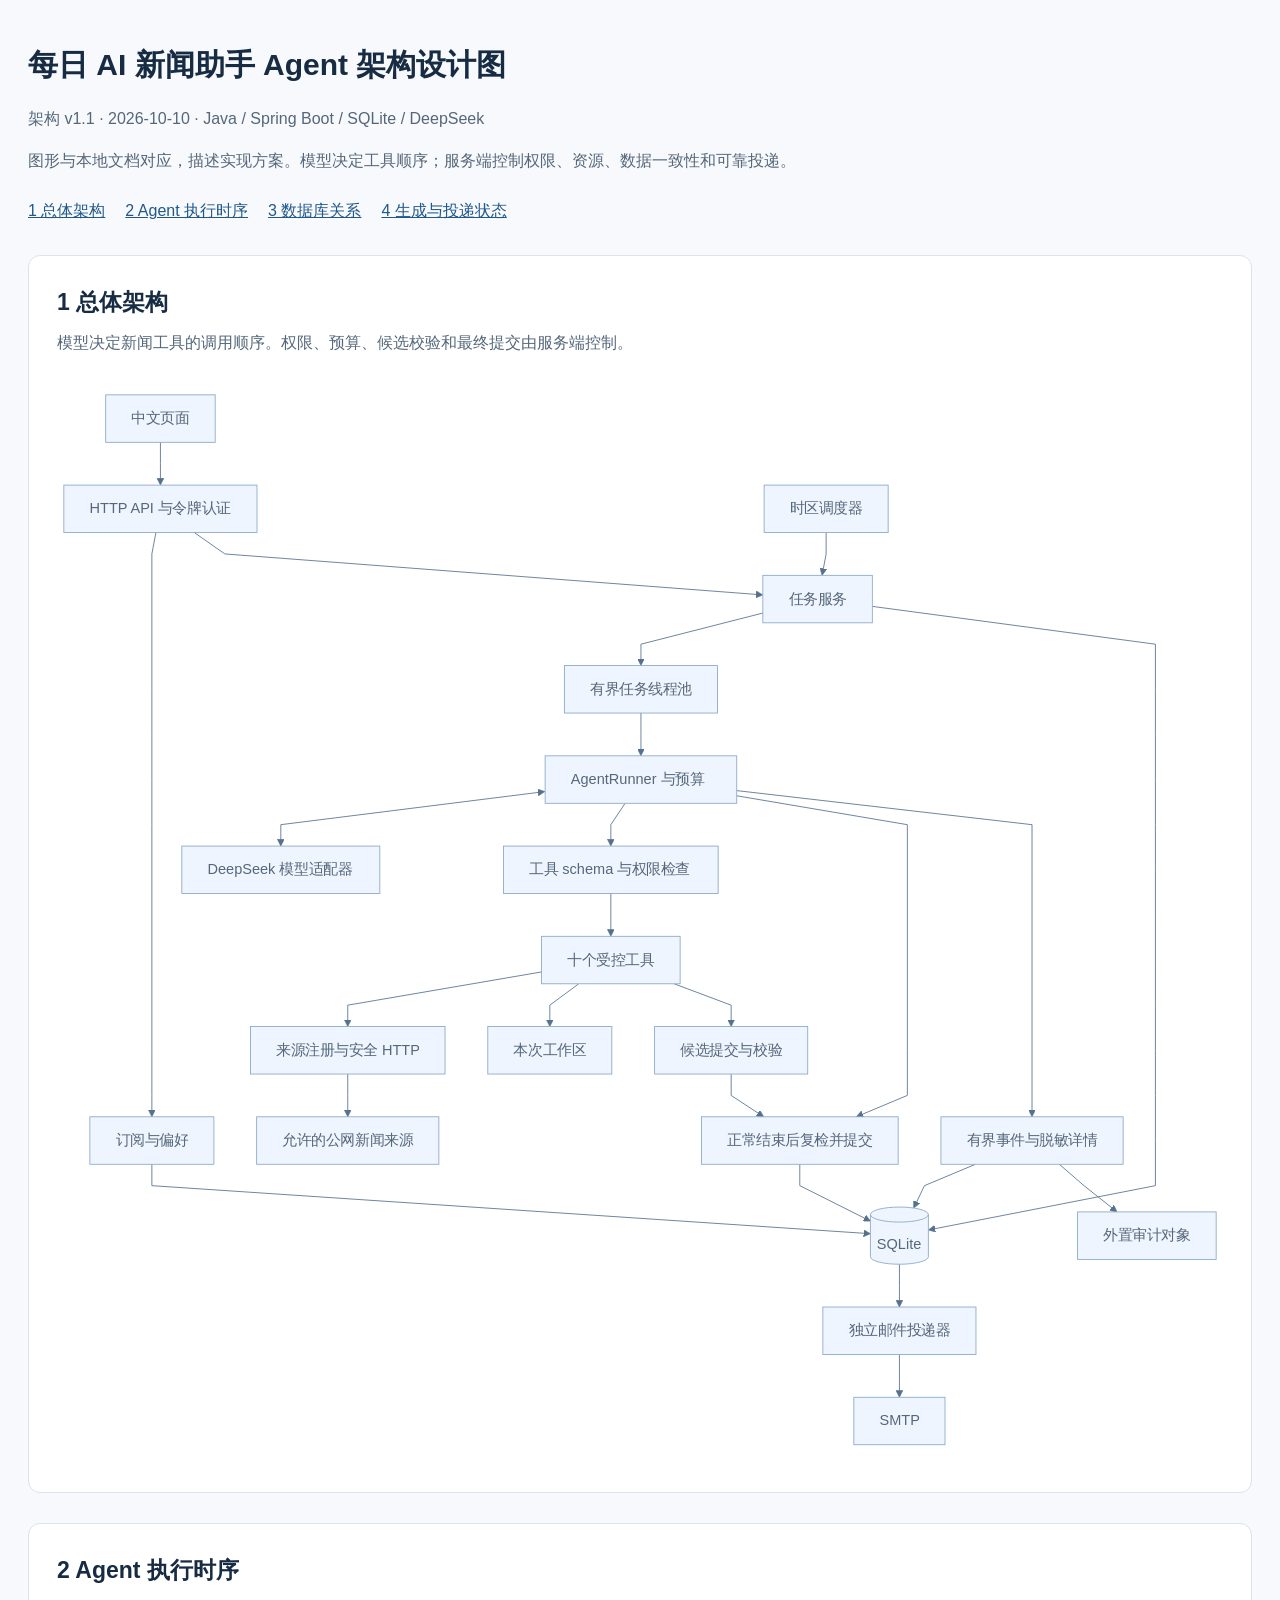
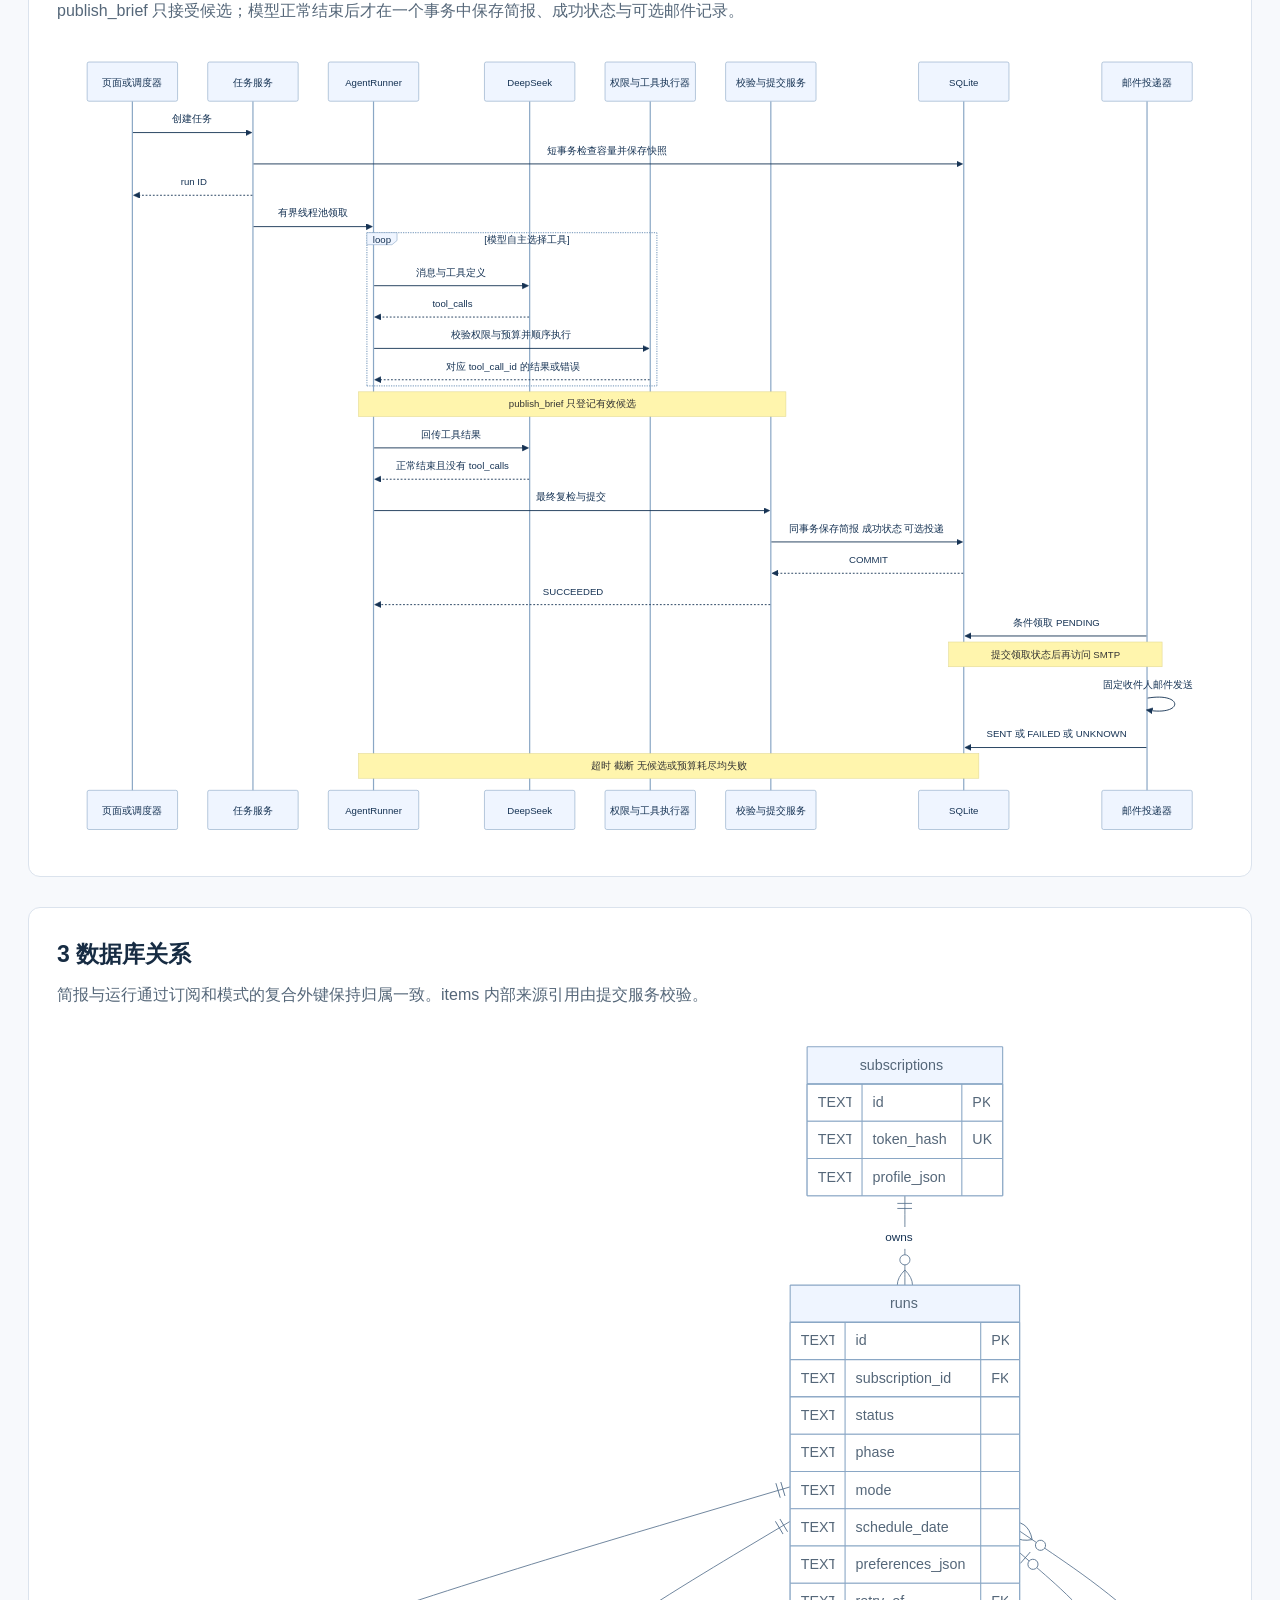
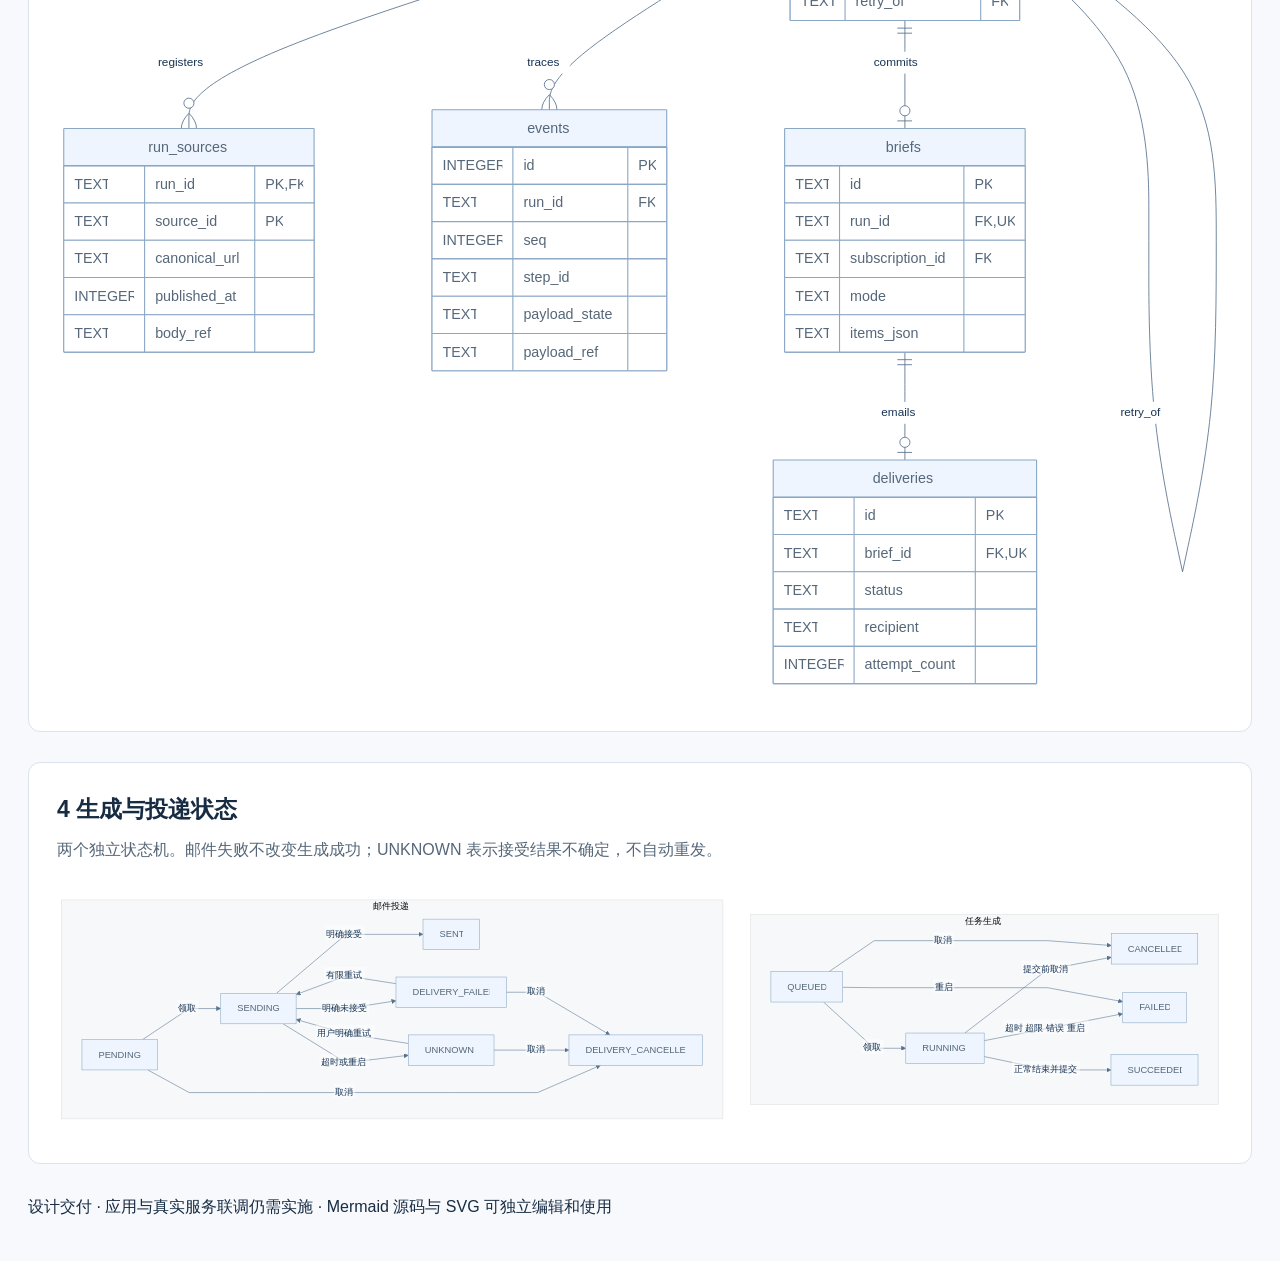
==== docs/diagrams.html @ 0fd3c124 "docs: deliver v1.1 startup migration recovery and acceptance guides" ====
<!doctype html><html lang="zh-CN"><head><meta charset="utf-8"><meta name="viewport" content="width=device-width,initial-scale=1"><title>每日 AI 新闻助手 Agent 架构设计图</title><style>
  *{box-sizing:border-box}body{margin:0;background:#f7f9fc;color:#172c43;font-family:'Microsoft YaHei',sans-serif;line-height:1.65}main{max-width:1540px;margin:auto;padding:40px 28px}h1{font-size:30px;margin:0 0 10px}header p{max-width:960px;color:#556779}nav{display:flex;gap:20px;flex-wrap:wrap;margin:24px 0}a{color:#215889}section{background:white;border:1px solid #dbe3ed;border-radius:12px;padding:28px;margin:30px 0;scroll-margin-top:20px}h2{font-size:23px;margin:0 0 8px}section p{color:#556779;margin:0 0 20px}.chart{overflow-x:auto;text-align:center;padding:12px 0}.chart svg{height:auto;max-width:none;width:100%;min-width:950px;display:block;margin:auto}#figure-0 svg{max-width:1150px}#figure-3 svg{max-width:1300px}@media(max-width:700px){main{padding:24px 14px}section{padding:18px}h1{font-size:24px}}@media print{body{background:white}main{padding:0}nav{display:none}section{break-before:page;border:none;padding:0}.chart svg{min-width:0;max-height:90vh}}
  </style></head><body><main><header><h1>每日 AI 新闻助手 Agent 架构设计图</h1><p>架构 v1.1 · 2026-10-10 · Java / Spring Boot / SQLite / DeepSeek</p><p>图形与本地文档对应，描述实现方案。模型决定工具顺序；服务端控制权限、资源、数据一致性和可靠投递。</p><nav><a href="#figure-0">1 总体架构</a><a href="#figure-1">2 Agent 执行时序</a><a href="#figure-2">3 数据库关系</a><a href="#figure-3">4 生成与投递状态</a></nav></header><section id="figure-0"><h2>1 总体架构</h2><p>模型决定新闻工具的调用顺序。权限、预算、候选校验和最终提交由服务端控制。</p><div class="chart"><svg id="diagram0" width="100%" xmlns="http://www.w3.org/2000/svg" class="flowchart" style="max-width: 1363.08984375px;" viewBox="0 0 1363.08984375 1243.3658447265625" role="graphics-document document" aria-roledescription="flowchart-v2"><style>#diagram0{font-family:Microsoft YaHei,sans-serif;font-size:17px;fill:#163354;}@keyframes edge-animation-frame{from{stroke-dashoffset:0;}}@keyframes dash{to{stroke-dashoffset:0;}}#diagram0 .edge-animation-slow{stroke-dasharray:9,5!important;stroke-dashoffset:900;animation:dash 50s linear infinite;stroke-linecap:round;}#diagram0 .edge-animation-fast{stroke-dasharray:9,5!important;stroke-dashoffset:900;animation:dash 20s linear infinite;stroke-linecap:round;}#diagram0 .error-icon{fill:#f6f8fa;}#diagram0 .error-text{fill:#090705;stroke:#090705;}#diagram0 .edge-thickness-normal{stroke-width:1px;}#diagram0 .edge-thickness-thick{stroke-width:3.5px;}#diagram0 .edge-pattern-solid{stroke-dasharray:0;}#diagram0 .edge-thickness-invisible{stroke-width:0;fill:none;}#diagram0 .edge-pattern-dashed{stroke-dasharray:3;}#diagram0 .edge-pattern-dotted{stroke-dasharray:2;}#diagram0 .marker{fill:#56718d;stroke:#56718d;}#diagram0 .marker.cross{stroke:#56718d;}#diagram0 svg{font-family:Microsoft YaHei,sans-serif;font-size:17px;}#diagram0 p{margin:0;}#diagram0 .label{font-family:Microsoft YaHei,sans-serif;color:#163354;}#diagram0 .cluster-label text{fill:#090705;}#diagram0 .cluster-label span{color:#090705;}#diagram0 .cluster-label span p{background-color:transparent;}#diagram0 .label text,#diagram0 span{fill:#163354;color:#163354;}#diagram0 .node rect,#diagram0 .node circle,#diagram0 .node ellipse,#diagram0 .node polygon,#diagram0 .node path{fill:#eff5ff;stroke:#8aa7c5;stroke-width:1px;}#diagram0 .rough-node .label text,#diagram0 .node .label text,#diagram0 .image-shape .label,#diagram0 .icon-shape .label{text-anchor:middle;}#diagram0 .node .katex path{fill:#000;stroke:#000;stroke-width:1px;}#diagram0 .rough-node .label,#diagram0 .node .label,#diagram0 .image-shape .label,#diagram0 .icon-shape .label{text-align:center;}#diagram0 .node.clickable{cursor:pointer;}#diagram0 .root .anchor path{fill:#56718d!important;stroke-width:0;stroke:#56718d;}#diagram0 .arrowheadPath{fill:#0b0b0b;}#diagram0 .edgePath .path{stroke:#56718d;stroke-width:2.0px;}#diagram0 .flowchart-link{stroke:#56718d;fill:none;}#diagram0 .edgeLabel{background-color:#eef8f4;text-align:center;}#diagram0 .edgeLabel p{background-color:#eef8f4;}#diagram0 .edgeLabel rect{opacity:0.5;background-color:#eef8f4;fill:#eef8f4;}#diagram0 .labelBkg{background-color:rgba(238, 248, 244, 0.5);}#diagram0 .cluster rect{fill:#f6f8fa;stroke:hsl(210, 0%, 87.2549019608%);stroke-width:1px;}#diagram0 .cluster text{fill:#090705;}#diagram0 .cluster span{color:#090705;}#diagram0 div.mermaidTooltip{position:absolute;text-align:center;max-width:200px;padding:2px;font-family:Microsoft YaHei,sans-serif;font-size:12px;background:#f6f8fa;border:1px solid hsl(210, 0%, 87.2549019608%);border-radius:2px;pointer-events:none;z-index:100;}#diagram0 .flowchartTitleText{text-anchor:middle;font-size:18px;fill:#163354;}#diagram0 rect.text{fill:none;stroke-width:0;}#diagram0 .icon-shape,#diagram0 .image-shape{background-color:#eef8f4;text-align:center;}#diagram0 .icon-shape p,#diagram0 .image-shape p{background-color:#eef8f4;padding:2px;}#diagram0 .icon-shape rect,#diagram0 .image-shape rect{opacity:0.5;background-color:#eef8f4;fill:#eef8f4;}#diagram0 .label-icon{display:inline-block;height:1em;overflow:visible;vertical-align:-0.125em;}#diagram0 .node .label-icon path{fill:currentColor;stroke:revert;stroke-width:revert;}#diagram0 :root{--mermaid-font-family:"trebuchet ms",verdana,arial,sans-serif;}</style><g><marker id="diagram0_flowchart-v2-pointEnd" class="marker flowchart-v2" viewBox="0 0 10 10" refX="5" refY="5" markerUnits="userSpaceOnUse" markerWidth="8" markerHeight="8" orient="auto"><path d="M 0 0 L 10 5 L 0 10 z" class="arrowMarkerPath" style="stroke-width: 1; stroke-dasharray: 1, 0;"></path></marker><marker id="diagram0_flowchart-v2-pointStart" class="marker flowchart-v2" viewBox="0 0 10 10" refX="4.5" refY="5" markerUnits="userSpaceOnUse" markerWidth="8" markerHeight="8" orient="auto"><path d="M 0 5 L 10 10 L 10 0 z" class="arrowMarkerPath" style="stroke-width: 1; stroke-dasharray: 1, 0;"></path></marker><marker id="diagram0_flowchart-v2-circleEnd" class="marker flowchart-v2" viewBox="0 0 10 10" refX="11" refY="5" markerUnits="userSpaceOnUse" markerWidth="11" markerHeight="11" orient="auto"><circle cx="5" cy="5" r="5" class="arrowMarkerPath" style="stroke-width: 1; stroke-dasharray: 1, 0;"></circle></marker><marker id="diagram0_flowchart-v2-circleStart" class="marker flowchart-v2" viewBox="0 0 10 10" refX="-1" refY="5" markerUnits="userSpaceOnUse" markerWidth="11" markerHeight="11" orient="auto"><circle cx="5" cy="5" r="5" class="arrowMarkerPath" style="stroke-width: 1; stroke-dasharray: 1, 0;"></circle></marker><marker id="diagram0_flowchart-v2-crossEnd" class="marker cross flowchart-v2" viewBox="0 0 11 11" refX="12" refY="5.2" markerUnits="userSpaceOnUse" markerWidth="11" markerHeight="11" orient="auto"><path d="M 1,1 l 9,9 M 10,1 l -9,9" class="arrowMarkerPath" style="stroke-width: 2; stroke-dasharray: 1, 0;"></path></marker><marker id="diagram0_flowchart-v2-crossStart" class="marker cross flowchart-v2" viewBox="0 0 11 11" refX="-1" refY="5.2" markerUnits="userSpaceOnUse" markerWidth="11" markerHeight="11" orient="auto"><path d="M 1,1 l 9,9 M 10,1 l -9,9" class="arrowMarkerPath" style="stroke-width: 2; stroke-dasharray: 1, 0;"></path></marker><g class="root"><g class="clusters"></g><g class="edgePaths"><path d="M120.906,63.5L120.906,88.5L120.906,109.5" id="L_UI_API_0" class="edge-thickness-normal edge-pattern-solid edge-thickness-normal edge-pattern-solid flowchart-link" style=";" data-edge="true" data-et="edge" data-id="L_UI_API_0" data-points="W3sieCI6MTIwLjkwNjI1LCJ5Ijo2My41fSx7IngiOjEyMC45MDYyNSwieSI6ODguNX0seyJ4IjoxMjAuOTA2MjUsInkiOjExMy41fV0=" marker-end="url(#diagram0_flowchart-v2-pointEnd)"></path><path d="M115.646,169L110.906,194L110.906,246.75L110.906,299.5L110.906,352.25L110.906,405L110.906,457.75L110.906,510.5L110.906,563.25L110.906,616L110.906,668.75L110.906,721.5L110.906,774.25L110.906,827L110.906,848" id="L_API_SUB_0" class="edge-thickness-normal edge-pattern-solid edge-thickness-normal edge-pattern-solid flowchart-link" style=";" data-edge="true" data-et="edge" data-id="L_API_SUB_0" data-points="[base64]" marker-end="url(#diagram0_flowchart-v2-pointEnd)"></path><path d="M160.559,169L196.281,194L821.16,241.574" id="L_API_RUN_0" class="edge-thickness-normal edge-pattern-solid edge-thickness-normal edge-pattern-solid flowchart-link" style=";" data-edge="true" data-et="edge" data-id="L_API_RUN_0" data-points="W3sieCI6MTYwLjU1ODUwMTE4NDgzNDEsInkiOjE2OX0seyJ4IjoxOTYuMjgxMjUsInkiOjE5NH0seyJ4Ijo4MjUuMTQ4NDM3NSwieSI6MjQxLjg3NzQ5MzMxOTIwMTIyfV0=" marker-end="url(#diagram0_flowchart-v2-pointEnd)"></path><path d="M899.148,169L899.148,194L895.154,215.07" id="L_SCH_RUN_0" class="edge-thickness-normal edge-pattern-solid edge-thickness-normal edge-pattern-solid flowchart-link" style=";" data-edge="true" data-et="edge" data-id="L_SCH_RUN_0" data-points="W3sieCI6ODk5LjE0ODQzNzUsInkiOjE2OX0seyJ4Ijo4OTkuMTQ4NDM3NSwieSI6MTk0fSx7IngiOjg5NC40MDkxMDEwMDcxMDksInkiOjIxOX1d" marker-end="url(#diagram0_flowchart-v2-pointEnd)"></path><path d="M825.148,263.099L682.648,299.5L682.648,320.5" id="L_RUN_WORK_0" class="edge-thickness-normal edge-pattern-solid edge-thickness-normal edge-pattern-solid flowchart-link" style=";" data-edge="true" data-et="edge" data-id="L_RUN_WORK_0" data-points="W3sieCI6ODI1LjE0ODQzNzUsInkiOjI2My4wOTg2NjgyODA4NzE2Nn0seyJ4Ijo2ODIuNjQ4NDM3NSwieSI6Mjk5LjV9LHsieCI6NjgyLjY0ODQzNzUsInkiOjMyNC41fV0=" marker-end="url(#diagram0_flowchart-v2-pointEnd)"></path><path d="M682.648,380L682.648,405L682.648,426" id="L_WORK_AGENT_0" class="edge-thickness-normal edge-pattern-solid edge-thickness-normal edge-pattern-solid flowchart-link" style=";" data-edge="true" data-et="edge" data-id="L_WORK_AGENT_0" data-points="W3sieCI6NjgyLjY0ODQzNzUsInkiOjM4MH0seyJ4Ijo2ODIuNjQ4NDM3NSwieSI6NDA1fSx7IngiOjY4Mi42NDg0Mzc1LCJ5Ijo0MzB9XQ==" marker-end="url(#diagram0_flowchart-v2-pointEnd)"></path><path d="M566.687,472.28L261.656,510.5L261.656,531.5" id="L_AGENT_LLM_0" class="edge-thickness-normal edge-pattern-solid edge-thickness-normal edge-pattern-solid flowchart-link" style=";" data-edge="true" data-et="edge" data-id="L_AGENT_LLM_0" data-points="W3sieCI6NTcwLjY1NjI1LCJ5Ijo0NzEuNzgyNTM1Njc2NTA4MjV9LHsieCI6MjYxLjY1NjI1LCJ5Ijo1MTAuNX0seyJ4IjoyNjEuNjU2MjUsInkiOjUzNS41fV0=" marker-start="url(#diagram0_flowchart-v2-pointStart)" marker-end="url(#diagram0_flowchart-v2-pointEnd)"></path><path d="M664.137,485.5L647.461,510.5L647.461,531.5" id="L_AGENT_GATE_0" class="edge-thickness-normal edge-pattern-solid edge-thickness-normal edge-pattern-solid flowchart-link" style=";" data-edge="true" data-et="edge" data-id="L_AGENT_GATE_0" data-points="W3sieCI6NjY0LjEzNzQ3Nzc4NDM2MDIsInkiOjQ4NS41fSx7IngiOjY0Ny40NjA5Mzc1LCJ5Ijo1MTAuNX0seyJ4Ijo2NDcuNDYwOTM3NSwieSI6NTM1LjV9XQ==" marker-end="url(#diagram0_flowchart-v2-pointEnd)"></path><path d="M647.461,591L647.461,616L647.461,637" id="L_GATE_TOOLS_0" class="edge-thickness-normal edge-pattern-solid edge-thickness-normal edge-pattern-solid flowchart-link" style=";" data-edge="true" data-et="edge" data-id="L_GATE_TOOLS_0" data-points="W3sieCI6NjQ3LjQ2MDkzNzUsInkiOjU5MX0seyJ4Ijo2NDcuNDYwOTM3NSwieSI6NjE2fSx7IngiOjY0Ny40NjA5Mzc1LCJ5Ijo2NDF9XQ==" marker-end="url(#diagram0_flowchart-v2-pointEnd)"></path><path d="M566.461,682.643L339.906,721.5L339.906,742.5" id="L_TOOLS_NEWS_0" class="edge-thickness-normal edge-pattern-solid edge-thickness-normal edge-pattern-solid flowchart-link" style=";" data-edge="true" data-et="edge" data-id="L_TOOLS_NEWS_0" data-points="W3sieCI6NTY2LjQ2MDkzNzUsInkiOjY4Mi42NDI2NTEyMDUzMjQyfSx7IngiOjMzOS45MDYyNSwieSI6NzIxLjV9LHsieCI6MzM5LjkwNjI1LCJ5Ijo3NDYuNX1d" marker-end="url(#diagram0_flowchart-v2-pointEnd)"></path><path d="M609.929,696.5L576.117,721.5L576.117,742.5" id="L_TOOLS_WS_0" class="edge-thickness-normal edge-pattern-solid edge-thickness-normal edge-pattern-solid flowchart-link" style=";" data-edge="true" data-et="edge" data-id="L_TOOLS_WS_0" data-points="W3sieCI6NjA5LjkyOTM5MTI5MTQ2OTIsInkiOjY5Ni41fSx7IngiOjU3Ni4xMTcxODc1LCJ5Ijo3MjEuNX0seyJ4Ijo1NzYuMTE3MTg3NSwieSI6NzQ2LjV9XQ==" marker-end="url(#diagram0_flowchart-v2-pointEnd)"></path><path d="M721.455,696.5L788.117,721.5L788.117,742.5" id="L_TOOLS_CAND_0" class="edge-thickness-normal edge-pattern-solid edge-thickness-normal edge-pattern-solid flowchart-link" style=";" data-edge="true" data-et="edge" data-id="L_TOOLS_CAND_0" data-points="W3sieCI6NzIxLjQ1NTQ1NzY0MjE4MDEsInkiOjY5Ni41fSx7IngiOjc4OC4xMTcxODc1LCJ5Ijo3MjEuNX0seyJ4Ijo3ODguMTE3MTg3NSwieSI6NzQ2LjV9XQ==" marker-end="url(#diagram0_flowchart-v2-pointEnd)"></path><path d="M794.641,476.718L994.094,510.5L994.094,563.25L994.094,616L994.094,668.75L994.094,721.5L994.094,774.25L994.094,827L938.185,850.453" id="L_AGENT_COMMIT_0" class="edge-thickness-normal edge-pattern-solid edge-thickness-normal edge-pattern-solid flowchart-link" style=";" data-edge="true" data-et="edge" data-id="L_AGENT_COMMIT_0" data-points="[base64]" marker-end="url(#diagram0_flowchart-v2-pointEnd)"></path><path d="M788.117,802L788.117,827L822.797,849.802" id="L_CAND_COMMIT_0" class="edge-thickness-normal edge-pattern-solid edge-thickness-normal edge-pattern-solid flowchart-link" style=";" data-edge="true" data-et="edge" data-id="L_CAND_COMMIT_0" data-points="W3sieCI6Nzg4LjExNzE4NzUsInkiOjgwMn0seyJ4Ijo3ODguMTE3MTg3NSwieSI6ODI3fSx7IngiOjgyNi4xMzkyNTUwMzU1NDUsInkiOjg1Mn1d" marker-end="url(#diagram0_flowchart-v2-pointEnd)"></path><path d="M868.344,907.5L868.344,932.5L947.362,972.141" id="L_COMMIT_DB_0" class="edge-thickness-normal edge-pattern-solid edge-thickness-normal edge-pattern-solid flowchart-link" style=";" data-edge="true" data-et="edge" data-id="L_COMMIT_DB_0" data-points="W3sieCI6ODY4LjM0Mzc1LCJ5Ijo5MDcuNX0seyJ4Ijo4NjguMzQzNzUsInkiOjkzMi41fSx7IngiOjk1MC45Mzc1LCJ5Ijo5NzMuOTM0ODg0NTYwMjQ0OX1d" marker-end="url(#diagram0_flowchart-v2-pointEnd)"></path><path d="M110.906,907.5L110.906,932.5L946.946,988.401" id="L_SUB_DB_0" class="edge-thickness-normal edge-pattern-solid edge-thickness-normal edge-pattern-solid flowchart-link" style=";" data-edge="true" data-et="edge" data-id="L_SUB_DB_0" data-points="W3sieCI6MTEwLjkwNjI1LCJ5Ijo5MDcuNX0seyJ4IjoxMTAuOTA2MjUsInkiOjkzMi41fSx7IngiOjk1MC45Mzc1LCJ5Ijo5ODguNjY3Mzg1NDQ3MTQ3OX1d" marker-end="url(#diagram0_flowchart-v2-pointEnd)"></path><path d="M953.148,255.298L1284.09,299.5L1284.09,352.25L1284.09,405L1284.09,457.75L1284.09,510.5L1284.09,563.25L1284.09,616L1284.09,668.75L1284.09,721.5L1284.09,774.25L1284.09,827L1284.09,879.75L1284.09,932.5L1022.629,983.551" id="L_RUN_DB_0" class="edge-thickness-normal edge-pattern-solid edge-thickness-normal edge-pattern-solid flowchart-link" style=";" data-edge="true" data-et="edge" data-id="L_RUN_DB_0" data-points="[base64]" marker-end="url(#diagram0_flowchart-v2-pointEnd)"></path><path d="M794.641,470.671L1139.844,510.5L1139.844,563.25L1139.844,616L1139.844,668.75L1139.844,721.5L1139.844,774.25L1139.844,827L1139.844,848" id="L_AGENT_TRACE_0" class="edge-thickness-normal edge-pattern-solid edge-thickness-normal edge-pattern-solid flowchart-link" style=";" data-edge="true" data-et="edge" data-id="L_AGENT_TRACE_0" data-points="[base64]" marker-end="url(#diagram0_flowchart-v2-pointEnd)"></path><path d="M1073.691,907.5L1014.094,932.5L1003.297,955.041" id="L_TRACE_DB_0" class="edge-thickness-normal edge-pattern-solid edge-thickness-normal edge-pattern-solid flowchart-link" style=";" data-edge="true" data-et="edge" data-id="L_TRACE_DB_0" data-points="W3sieCI6MTA3My42OTA5MDYzOTgxMDQzLCJ5Ijo5MDcuNX0seyJ4IjoxMDE0LjA5Mzc1LCJ5Ijo5MzIuNX0seyJ4IjoxMDAxLjU2OTM2OTkyNDM4MDksInkiOjk1OC42NDg4NjE3MDYzMzJ9XQ==" marker-end="url(#diagram0_flowchart-v2-pointEnd)"></path><path d="M1171.802,907.5L1200.594,932.5L1236.055,960.694" id="L_TRACE_OBJ_0" class="edge-thickness-normal edge-pattern-solid edge-thickness-normal edge-pattern-solid flowchart-link" style=";" data-edge="true" data-et="edge" data-id="L_TRACE_OBJ_0" data-points="W3sieCI6MTE3MS44MDIyODA4MDU2ODcxLCJ5Ijo5MDcuNX0seyJ4IjoxMjAwLjU5Mzc1LCJ5Ijo5MzIuNX0seyJ4IjoxMjM5LjE4NjI4MTY1NDE1MywieSI6OTYzLjE4MjkwNzEwNDQ5MjJ9XQ==" marker-end="url(#diagram0_flowchart-v2-pointEnd)"></path><path d="M984.82,1024.366L984.82,1049.366L984.82,1070.366" id="L_DB_DELIVERY_0" class="edge-thickness-normal edge-pattern-solid edge-thickness-normal edge-pattern-solid flowchart-link" style=";" data-edge="true" data-et="edge" data-id="L_DB_DELIVERY_0" data-points="W3sieCI6OTg0LjgyMDMxMjUsInkiOjEwMjQuMzY1ODE0MjA4OTg0NH0seyJ4Ijo5ODQuODIwMzEyNSwieSI6MTA0OS4zNjU4MTQyMDg5ODQ0fSx7IngiOjk4NC44MjAzMTI1LCJ5IjoxMDc0LjM2NTgxNDIwODk4NDR9XQ==" marker-end="url(#diagram0_flowchart-v2-pointEnd)"></path><path d="M984.82,1129.866L984.82,1154.866L984.82,1175.866" id="L_DELIVERY_SMTP_0" class="edge-thickness-normal edge-pattern-solid edge-thickness-normal edge-pattern-solid flowchart-link" style=";" data-edge="true" data-et="edge" data-id="L_DELIVERY_SMTP_0" data-points="W3sieCI6OTg0LjgyMDMxMjUsInkiOjExMjkuODY1ODE0MjA4OTg0NH0seyJ4Ijo5ODQuODIwMzEyNSwieSI6MTE1NC44NjU4MTQyMDg5ODQ0fSx7IngiOjk4NC44MjAzMTI1LCJ5IjoxMTc5Ljg2NTgxNDIwODk4NDR9XQ==" marker-end="url(#diagram0_flowchart-v2-pointEnd)"></path><path d="M339.906,802L339.906,827L339.906,848" id="L_NEWS_PUBLIC_0" class="edge-thickness-normal edge-pattern-solid edge-thickness-normal edge-pattern-solid flowchart-link" style=";" data-edge="true" data-et="edge" data-id="L_NEWS_PUBLIC_0" data-points="W3sieCI6MzM5LjkwNjI1LCJ5Ijo4MDJ9LHsieCI6MzM5LjkwNjI1LCJ5Ijo4Mjd9LHsieCI6MzM5LjkwNjI1LCJ5Ijo4NTJ9XQ==" marker-end="url(#diagram0_flowchart-v2-pointEnd)"></path></g><g class="edgeLabels"><g><rect class="background" style="stroke: none"></rect></g><g><rect class="background" style="stroke: none"></rect></g><g><rect class="background" style="stroke: none"></rect></g><g><rect class="background" style="stroke: none"></rect></g><g><rect class="background" style="stroke: none"></rect></g><g><rect class="background" style="stroke: none"></rect></g><g><rect class="background" style="stroke: none"></rect></g><g><rect class="background" style="stroke: none"></rect></g><g><rect class="background" style="stroke: none"></rect></g><g><rect class="background" style="stroke: none"></rect></g><g><rect class="background" style="stroke: none"></rect></g><g><rect class="background" style="stroke: none"></rect></g><g><rect class="background" style="stroke: none"></rect></g><g><rect class="background" style="stroke: none"></rect></g><g><rect class="background" style="stroke: none"></rect></g><g><rect class="background" style="stroke: none"></rect></g><g><rect class="background" style="stroke: none"></rect></g><g><rect class="background" style="stroke: none"></rect></g><g><rect class="background" style="stroke: none"></rect></g><g><rect class="background" style="stroke: none"></rect></g><g><rect class="background" style="stroke: none"></rect></g><g><rect class="background" style="stroke: none"></rect></g><g><rect class="background" style="stroke: none"></rect></g><g class="edgeLabel"><g class="label" data-id="L_UI_API_0" transform="translate(0, 0)"><text y="-10.1"><tspan class="text-outer-tspan" x="0" y="-0.1em" dy="1.1em"></tspan></text></g></g><g class="edgeLabel"><g class="label" data-id="L_API_SUB_0" transform="translate(0, 0)"><text y="-10.1"><tspan class="text-outer-tspan" x="0" y="-0.1em" dy="1.1em"></tspan></text></g></g><g class="edgeLabel"><g class="label" data-id="L_API_RUN_0" transform="translate(0, 0)"><text y="-10.1"><tspan class="text-outer-tspan" x="0" y="-0.1em" dy="1.1em"></tspan></text></g></g><g class="edgeLabel"><g class="label" data-id="L_SCH_RUN_0" transform="translate(0, 0)"><text y="-10.1"><tspan class="text-outer-tspan" x="0" y="-0.1em" dy="1.1em"></tspan></text></g></g><g class="edgeLabel"><g class="label" data-id="L_RUN_WORK_0" transform="translate(0, 0)"><text y="-10.1"><tspan class="text-outer-tspan" x="0" y="-0.1em" dy="1.1em"></tspan></text></g></g><g class="edgeLabel"><g class="label" data-id="L_WORK_AGENT_0" transform="translate(0, 0)"><text y="-10.1"><tspan class="text-outer-tspan" x="0" y="-0.1em" dy="1.1em"></tspan></text></g></g><g class="edgeLabel"><g class="label" data-id="L_AGENT_LLM_0" transform="translate(0, 0)"><text y="-10.1"><tspan class="text-outer-tspan" x="0" y="-0.1em" dy="1.1em"></tspan></text></g></g><g class="edgeLabel"><g class="label" data-id="L_AGENT_GATE_0" transform="translate(0, 0)"><text y="-10.1"><tspan class="text-outer-tspan" x="0" y="-0.1em" dy="1.1em"></tspan></text></g></g><g class="edgeLabel"><g class="label" data-id="L_GATE_TOOLS_0" transform="translate(0, 0)"><text y="-10.1"><tspan class="text-outer-tspan" x="0" y="-0.1em" dy="1.1em"></tspan></text></g></g><g class="edgeLabel"><g class="label" data-id="L_TOOLS_NEWS_0" transform="translate(0, 0)"><text y="-10.1"><tspan class="text-outer-tspan" x="0" y="-0.1em" dy="1.1em"></tspan></text></g></g><g class="edgeLabel"><g class="label" data-id="L_TOOLS_WS_0" transform="translate(0, 0)"><text y="-10.1"><tspan class="text-outer-tspan" x="0" y="-0.1em" dy="1.1em"></tspan></text></g></g><g class="edgeLabel"><g class="label" data-id="L_TOOLS_CAND_0" transform="translate(0, 0)"><text y="-10.1"><tspan class="text-outer-tspan" x="0" y="-0.1em" dy="1.1em"></tspan></text></g></g><g class="edgeLabel"><g class="label" data-id="L_AGENT_COMMIT_0" transform="translate(0, 0)"><text y="-10.1"><tspan class="text-outer-tspan" x="0" y="-0.1em" dy="1.1em"></tspan></text></g></g><g class="edgeLabel"><g class="label" data-id="L_CAND_COMMIT_0" transform="translate(0, 0)"><text y="-10.1"><tspan class="text-outer-tspan" x="0" y="-0.1em" dy="1.1em"></tspan></text></g></g><g class="edgeLabel"><g class="label" data-id="L_COMMIT_DB_0" transform="translate(0, 0)"><text y="-10.1"><tspan class="text-outer-tspan" x="0" y="-0.1em" dy="1.1em"></tspan></text></g></g><g class="edgeLabel"><g class="label" data-id="L_SUB_DB_0" transform="translate(0, 0)"><text y="-10.1"><tspan class="text-outer-tspan" x="0" y="-0.1em" dy="1.1em"></tspan></text></g></g><g class="edgeLabel"><g class="label" data-id="L_RUN_DB_0" transform="translate(0, 0)"><text y="-10.1"><tspan class="text-outer-tspan" x="0" y="-0.1em" dy="1.1em"></tspan></text></g></g><g class="edgeLabel"><g class="label" data-id="L_AGENT_TRACE_0" transform="translate(0, 0)"><text y="-10.1"><tspan class="text-outer-tspan" x="0" y="-0.1em" dy="1.1em"></tspan></text></g></g><g class="edgeLabel"><g class="label" data-id="L_TRACE_DB_0" transform="translate(0, 0)"><text y="-10.1"><tspan class="text-outer-tspan" x="0" y="-0.1em" dy="1.1em"></tspan></text></g></g><g class="edgeLabel"><g class="label" data-id="L_TRACE_OBJ_0" transform="translate(0, 0)"><text y="-10.1"><tspan class="text-outer-tspan" x="0" y="-0.1em" dy="1.1em"></tspan></text></g></g><g class="edgeLabel"><g class="label" data-id="L_DB_DELIVERY_0" transform="translate(0, 0)"><text y="-10.1"><tspan class="text-outer-tspan" x="0" y="-0.1em" dy="1.1em"></tspan></text></g></g><g class="edgeLabel"><g class="label" data-id="L_DELIVERY_SMTP_0" transform="translate(0, 0)"><text y="-10.1"><tspan class="text-outer-tspan" x="0" y="-0.1em" dy="1.1em"></tspan></text></g></g><g class="edgeLabel"><g class="label" data-id="L_NEWS_PUBLIC_0" transform="translate(0, 0)"><text y="-10.1"><tspan class="text-outer-tspan" x="0" y="-0.1em" dy="1.1em"></tspan></text></g></g></g><g class="nodes"><g class="node default" id="flowchart-UI-0" transform="translate(120.90625, 35.75)"><rect class="basic label-container" style="" x="-64" y="-27.75" width="128" height="55.5"></rect><g class="label" style="" transform="translate(-34, -12.75)"><rect></rect><foreignObject width="68" height="25.5"><div xmlns="http://www.w3.org/1999/xhtml" style="display: table-cell; white-space: nowrap; line-height: 1.5; max-width: 200px; text-align: center;"><span class="nodeLabel"><p>中文页面</p></span></div></foreignObject></g></g><g class="node default" id="flowchart-API-1" transform="translate(120.90625, 141.25)"><rect class="basic label-container" style="" x="-112.90625" y="-27.75" width="225.8125" height="55.5"></rect><g class="label" style="" transform="translate(-82.90625, -12.75)"><rect></rect><foreignObject width="165.8125" height="25.5"><div xmlns="http://www.w3.org/1999/xhtml" style="display: table-cell; white-space: nowrap; line-height: 1.5; max-width: 200px; text-align: center;"><span class="nodeLabel"><p>HTTP API 与令牌认证</p></span></div></foreignObject></g></g><g class="node default" id="flowchart-SUB-3" transform="translate(110.90625, 879.75)"><rect class="basic label-container" style="" x="-72.5" y="-27.75" width="145" height="55.5"></rect><g class="label" style="" transform="translate(-42.5, -12.75)"><rect></rect><foreignObject width="85" height="25.5"><div xmlns="http://www.w3.org/1999/xhtml" style="display: table-cell; white-space: nowrap; line-height: 1.5; max-width: 200px; text-align: center;"><span class="nodeLabel"><p>订阅与偏好</p></span></div></foreignObject></g></g><g class="node default" id="flowchart-RUN-5" transform="translate(889.1484375, 246.75)"><rect class="basic label-container" style="" x="-64" y="-27.75" width="128" height="55.5"></rect><g class="label" style="" transform="translate(-34, -12.75)"><rect></rect><foreignObject width="68" height="25.5"><div xmlns="http://www.w3.org/1999/xhtml" style="display: table-cell; white-space: nowrap; line-height: 1.5; max-width: 200px; text-align: center;"><span class="nodeLabel"><p>任务服务</p></span></div></foreignObject></g></g><g class="node default" id="flowchart-SCH-6" transform="translate(899.1484375, 141.25)"><rect class="basic label-container" style="" x="-72.5" y="-27.75" width="145" height="55.5"></rect><g class="label" style="" transform="translate(-42.5, -12.75)"><rect></rect><foreignObject width="85" height="25.5"><div xmlns="http://www.w3.org/1999/xhtml" style="display: table-cell; white-space: nowrap; line-height: 1.5; max-width: 200px; text-align: center;"><span class="nodeLabel"><p>时区调度器</p></span></div></foreignObject></g></g><g class="node default" id="flowchart-WORK-9" transform="translate(682.6484375, 352.25)"><rect class="basic label-container" style="" x="-89.5" y="-27.75" width="179" height="55.5"></rect><g class="label" style="" transform="translate(-59.5, -12.75)"><rect></rect><foreignObject width="119" height="25.5"><div xmlns="http://www.w3.org/1999/xhtml" style="display: table-cell; white-space: nowrap; line-height: 1.5; max-width: 200px; text-align: center;"><span class="nodeLabel"><p>有界任务线程池</p></span></div></foreignObject></g></g><g class="node default" id="flowchart-AGENT-11" transform="translate(682.6484375, 457.75)"><rect class="basic label-container" style="" x="-111.9921875" y="-27.75" width="223.984375" height="55.5"></rect><g class="label" style="" transform="translate(-81.9921875, -12.75)"><rect></rect><foreignObject width="163.984375" height="25.5"><div xmlns="http://www.w3.org/1999/xhtml" style="display: table-cell; white-space: nowrap; line-height: 1.5; max-width: 200px; text-align: center;"><span class="nodeLabel"><p>AgentRunner 与预算</p></span></div></foreignObject></g></g><g class="node default" id="flowchart-LLM-13" transform="translate(261.65625, 563.25)"><rect class="basic label-container" style="" x="-115.75" y="-27.75" width="231.5" height="55.5"></rect><g class="label" style="" transform="translate(-85.75, -12.75)"><rect></rect><foreignObject width="171.5" height="25.5"><div xmlns="http://www.w3.org/1999/xhtml" style="display: table-cell; white-space: nowrap; line-height: 1.5; max-width: 200px; text-align: center;"><span class="nodeLabel"><p>DeepSeek 模型适配器</p></span></div></foreignObject></g></g><g class="node default" id="flowchart-GATE-15" transform="translate(647.4609375, 563.25)"><rect class="basic label-container" style="" x="-125.453125" y="-27.75" width="250.90625" height="55.5"></rect><g class="label" style="" transform="translate(-95.453125, -12.75)"><rect></rect><foreignObject width="190.90625" height="25.5"><div xmlns="http://www.w3.org/1999/xhtml" style="display: table-cell; white-space: nowrap; line-height: 1.5; max-width: 200px; text-align: center;"><span class="nodeLabel"><p>工具 schema 与权限检查</p></span></div></foreignObject></g></g><g class="node default" id="flowchart-TOOLS-17" transform="translate(647.4609375, 668.75)"><rect class="basic label-container" style="" x="-81" y="-27.75" width="162" height="55.5"></rect><g class="label" style="" transform="translate(-51, -12.75)"><rect></rect><foreignObject width="102" height="25.5"><div xmlns="http://www.w3.org/1999/xhtml" style="display: table-cell; white-space: nowrap; line-height: 1.5; max-width: 200px; text-align: center;"><span class="nodeLabel"><p>十个受控工具</p></span></div></foreignObject></g></g><g class="node default" id="flowchart-NEWS-19" transform="translate(339.90625, 774.25)"><rect class="basic label-container" style="" x="-113.7109375" y="-27.75" width="227.421875" height="55.5"></rect><g class="label" style="" transform="translate(-83.7109375, -12.75)"><rect></rect><foreignObject width="167.421875" height="25.5"><div xmlns="http://www.w3.org/1999/xhtml" style="display: table-cell; white-space: nowrap; line-height: 1.5; max-width: 200px; text-align: center;"><span class="nodeLabel"><p>来源注册与安全 HTTP</p></span></div></foreignObject></g></g><g class="node default" id="flowchart-WS-21" transform="translate(576.1171875, 774.25)"><rect class="basic label-container" style="" x="-72.5" y="-27.75" width="145" height="55.5"></rect><g class="label" style="" transform="translate(-42.5, -12.75)"><rect></rect><foreignObject width="85" height="25.5"><div xmlns="http://www.w3.org/1999/xhtml" style="display: table-cell; white-space: nowrap; line-height: 1.5; max-width: 200px; text-align: center;"><span class="nodeLabel"><p>本次工作区</p></span></div></foreignObject></g></g><g class="node default" id="flowchart-CAND-23" transform="translate(788.1171875, 774.25)"><rect class="basic label-container" style="" x="-89.5" y="-27.75" width="179" height="55.5"></rect><g class="label" style="" transform="translate(-59.5, -12.75)"><rect></rect><foreignObject width="119" height="25.5"><div xmlns="http://www.w3.org/1999/xhtml" style="display: table-cell; white-space: nowrap; line-height: 1.5; max-width: 200px; text-align: center;"><span class="nodeLabel"><p>候选提交与校验</p></span></div></foreignObject></g></g><g class="node default" id="flowchart-COMMIT-25" transform="translate(868.34375, 879.75)"><rect class="basic label-container" style="" x="-115" y="-27.75" width="230" height="55.5"></rect><g class="label" style="" transform="translate(-85, -12.75)"><rect></rect><foreignObject width="170" height="25.5"><div xmlns="http://www.w3.org/1999/xhtml" style="display: table-cell; white-space: nowrap; line-height: 1.5; max-width: 200px; text-align: center;"><span class="nodeLabel"><p>正常结束后复检并提交</p></span></div></foreignObject></g></g><g class="node default" id="flowchart-DB-29" transform="translate(984.8203125, 990.9329071044922)"><path d="M0,8.788603388181892 a33.8828125,8.788603388181892 0,0,0 67.765625,0 a33.8828125,8.788603388181892 0,0,0 -67.765625,0 l0,49.28860338818189 a33.8828125,8.788603388181892 0,0,0 67.765625,0 l0,-49.28860338818189" class="basic label-container" style="" transform="translate(-33.8828125, -33.43290508227284)"></path><g class="label" style="" transform="translate(-26.3828125, -2.75)"><rect></rect><foreignObject width="52.765625" height="25.5"><div xmlns="http://www.w3.org/1999/xhtml" style="display: table-cell; white-space: nowrap; line-height: 1.5; max-width: 200px; text-align: center;"><span class="nodeLabel"><p>SQLite</p></span></div></foreignObject></g></g><g class="node default" id="flowchart-TRACE-35" transform="translate(1139.84375, 879.75)"><rect class="basic label-container" style="" x="-106.5" y="-27.75" width="213" height="55.5"></rect><g class="label" style="" transform="translate(-76.5, -12.75)"><rect></rect><foreignObject width="153" height="25.5"><div xmlns="http://www.w3.org/1999/xhtml" style="display: table-cell; white-space: nowrap; line-height: 1.5; max-width: 200px; text-align: center;"><span class="nodeLabel"><p>有界事件与脱敏详情</p></span></div></foreignObject></g></g><g class="node default" id="flowchart-OBJ-39" transform="translate(1274.08984375, 990.9329071044922)"><rect class="basic label-container" style="" x="-81" y="-27.75" width="162" height="55.5"></rect><g class="label" style="" transform="translate(-51, -12.75)"><rect></rect><foreignObject width="102" height="25.5"><div xmlns="http://www.w3.org/1999/xhtml" style="display: table-cell; white-space: nowrap; line-height: 1.5; max-width: 200px; text-align: center;"><span class="nodeLabel"><p>外置审计对象</p></span></div></foreignObject></g></g><g class="node default" id="flowchart-DELIVERY-41" transform="translate(984.8203125, 1102.1158142089844)"><rect class="basic label-container" style="" x="-89.5" y="-27.75" width="179" height="55.5"></rect><g class="label" style="" transform="translate(-59.5, -12.75)"><rect></rect><foreignObject width="119" height="25.5"><div xmlns="http://www.w3.org/1999/xhtml" style="display: table-cell; white-space: nowrap; line-height: 1.5; max-width: 200px; text-align: center;"><span class="nodeLabel"><p>独立邮件投递器</p></span></div></foreignObject></g></g><g class="node default" id="flowchart-SMTP-43" transform="translate(984.8203125, 1207.6158142089844)"><rect class="basic label-container" style="" x="-53.2890625" y="-27.75" width="106.578125" height="55.5"></rect><g class="label" style="" transform="translate(-23.2890625, -12.75)"><rect></rect><foreignObject width="46.578125" height="25.5"><div xmlns="http://www.w3.org/1999/xhtml" style="display: table-cell; white-space: nowrap; line-height: 1.5; max-width: 200px; text-align: center;"><span class="nodeLabel"><p>SMTP</p></span></div></foreignObject></g></g><g class="node default" id="flowchart-PUBLIC-45" transform="translate(339.90625, 879.75)"><rect class="basic label-container" style="" x="-106.5" y="-27.75" width="213" height="55.5"></rect><g class="label" style="" transform="translate(-76.5, -12.75)"><rect></rect><foreignObject width="153" height="25.5"><div xmlns="http://www.w3.org/1999/xhtml" style="display: table-cell; white-space: nowrap; line-height: 1.5; max-width: 200px; text-align: center;"><span class="nodeLabel"><p>允许的公网新闻来源</p></span></div></foreignObject></g></g></g></g></g><style>.edgeLabel .background{fill:#ffffff!important}.edgeLabel text,.edgeLabel tspan{fill:#163354!important}</style></svg></div></section><section id="figure-1"><h2>2 Agent 执行时序</h2><p>publish_brief 只接受候选；模型正常结束后才在一个事务中保存简报、成功状态与可选邮件记录。</p><div class="chart"><svg id="diagram1" width="100%" xmlns="http://www.w3.org/2000/svg" style="max-width: 1934px;" viewBox="-50 -10 1934 1294" role="graphics-document document" aria-roledescription="sequence"><g><rect x="1683" y="1208" fill="#eaeaea" stroke="#666" width="150" height="65" name="E" rx="3" ry="3" class="actor actor-bottom"></rect><text x="1758" y="1240.5" dominant-baseline="central" alignment-baseline="central" class="actor actor-box" style="text-anchor: middle; font-size: 16px; font-weight: 400;"><tspan x="1758" dy="0">邮件投递器</tspan></text></g><g><rect x="1379" y="1208" fill="#eaeaea" stroke="#666" width="150" height="65" name="D" rx="3" ry="3" class="actor actor-bottom"></rect><text x="1454" y="1240.5" dominant-baseline="central" alignment-baseline="central" class="actor actor-box" style="text-anchor: middle; font-size: 16px; font-weight: 400;"><tspan x="1454" dy="0">SQLite</tspan></text></g><g><rect x="1059" y="1208" fill="#eaeaea" stroke="#666" width="150" height="65" name="C" rx="3" ry="3" class="actor actor-bottom"></rect><text x="1134" y="1240.5" dominant-baseline="central" alignment-baseline="central" class="actor actor-box" style="text-anchor: middle; font-size: 16px; font-weight: 400;"><tspan x="1134" dy="0">校验与提交服务</tspan></text></g><g><rect x="859" y="1208" fill="#eaeaea" stroke="#666" width="150" height="65" name="T" rx="3" ry="3" class="actor actor-bottom"></rect><text x="934" y="1240.5" dominant-baseline="central" alignment-baseline="central" class="actor actor-box" style="text-anchor: middle; font-size: 16px; font-weight: 400;"><tspan x="934" dy="0">权限与工具执行器</tspan></text></g><g><rect x="659" y="1208" fill="#eaeaea" stroke="#666" width="150" height="65" name="L" rx="3" ry="3" class="actor actor-bottom"></rect><text x="734" y="1240.5" dominant-baseline="central" alignment-baseline="central" class="actor actor-box" style="text-anchor: middle; font-size: 16px; font-weight: 400;"><tspan x="734" dy="0">DeepSeek</tspan></text></g><g><rect x="400" y="1208" fill="#eaeaea" stroke="#666" width="150" height="65" name="A" rx="3" ry="3" class="actor actor-bottom"></rect><text x="475" y="1240.5" dominant-baseline="central" alignment-baseline="central" class="actor actor-box" style="text-anchor: middle; font-size: 16px; font-weight: 400;"><tspan x="475" dy="0">AgentRunner</tspan></text></g><g><rect x="200" y="1208" fill="#eaeaea" stroke="#666" width="150" height="65" name="R" rx="3" ry="3" class="actor actor-bottom"></rect><text x="275" y="1240.5" dominant-baseline="central" alignment-baseline="central" class="actor actor-box" style="text-anchor: middle; font-size: 16px; font-weight: 400;"><tspan x="275" dy="0">任务服务</tspan></text></g><g><rect x="0" y="1208" fill="#eaeaea" stroke="#666" width="150" height="65" name="U" rx="3" ry="3" class="actor actor-bottom"></rect><text x="75" y="1240.5" dominant-baseline="central" alignment-baseline="central" class="actor actor-box" style="text-anchor: middle; font-size: 16px; font-weight: 400;"><tspan x="75" dy="0">页面或调度器</tspan></text></g><g><line id="actor7" x1="1758" y1="65" x2="1758" y2="1208" class="actor-line 200" stroke-width="0.5px" stroke="#999" name="E"></line><g id="root-7"><rect x="1683" y="0" fill="#eaeaea" stroke="#666" width="150" height="65" name="E" rx="3" ry="3" class="actor actor-top"></rect><text x="1758" y="32.5" dominant-baseline="central" alignment-baseline="central" class="actor actor-box" style="text-anchor: middle; font-size: 16px; font-weight: 400;"><tspan x="1758" dy="0">邮件投递器</tspan></text></g></g><g><line id="actor6" x1="1454" y1="65" x2="1454" y2="1208" class="actor-line 200" stroke-width="0.5px" stroke="#999" name="D"></line><g id="root-6"><rect x="1379" y="0" fill="#eaeaea" stroke="#666" width="150" height="65" name="D" rx="3" ry="3" class="actor actor-top"></rect><text x="1454" y="32.5" dominant-baseline="central" alignment-baseline="central" class="actor actor-box" style="text-anchor: middle; font-size: 16px; font-weight: 400;"><tspan x="1454" dy="0">SQLite</tspan></text></g></g><g><line id="actor5" x1="1134" y1="65" x2="1134" y2="1208" class="actor-line 200" stroke-width="0.5px" stroke="#999" name="C"></line><g id="root-5"><rect x="1059" y="0" fill="#eaeaea" stroke="#666" width="150" height="65" name="C" rx="3" ry="3" class="actor actor-top"></rect><text x="1134" y="32.5" dominant-baseline="central" alignment-baseline="central" class="actor actor-box" style="text-anchor: middle; font-size: 16px; font-weight: 400;"><tspan x="1134" dy="0">校验与提交服务</tspan></text></g></g><g><line id="actor4" x1="934" y1="65" x2="934" y2="1208" class="actor-line 200" stroke-width="0.5px" stroke="#999" name="T"></line><g id="root-4"><rect x="859" y="0" fill="#eaeaea" stroke="#666" width="150" height="65" name="T" rx="3" ry="3" class="actor actor-top"></rect><text x="934" y="32.5" dominant-baseline="central" alignment-baseline="central" class="actor actor-box" style="text-anchor: middle; font-size: 16px; font-weight: 400;"><tspan x="934" dy="0">权限与工具执行器</tspan></text></g></g><g><line id="actor3" x1="734" y1="65" x2="734" y2="1208" class="actor-line 200" stroke-width="0.5px" stroke="#999" name="L"></line><g id="root-3"><rect x="659" y="0" fill="#eaeaea" stroke="#666" width="150" height="65" name="L" rx="3" ry="3" class="actor actor-top"></rect><text x="734" y="32.5" dominant-baseline="central" alignment-baseline="central" class="actor actor-box" style="text-anchor: middle; font-size: 16px; font-weight: 400;"><tspan x="734" dy="0">DeepSeek</tspan></text></g></g><g><line id="actor2" x1="475" y1="65" x2="475" y2="1208" class="actor-line 200" stroke-width="0.5px" stroke="#999" name="A"></line><g id="root-2"><rect x="400" y="0" fill="#eaeaea" stroke="#666" width="150" height="65" name="A" rx="3" ry="3" class="actor actor-top"></rect><text x="475" y="32.5" dominant-baseline="central" alignment-baseline="central" class="actor actor-box" style="text-anchor: middle; font-size: 16px; font-weight: 400;"><tspan x="475" dy="0">AgentRunner</tspan></text></g></g><g><line id="actor1" x1="275" y1="65" x2="275" y2="1208" class="actor-line 200" stroke-width="0.5px" stroke="#999" name="R"></line><g id="root-1"><rect x="200" y="0" fill="#eaeaea" stroke="#666" width="150" height="65" name="R" rx="3" ry="3" class="actor actor-top"></rect><text x="275" y="32.5" dominant-baseline="central" alignment-baseline="central" class="actor actor-box" style="text-anchor: middle; font-size: 16px; font-weight: 400;"><tspan x="275" dy="0">任务服务</tspan></text></g></g><g><line id="actor0" x1="75" y1="65" x2="75" y2="1208" class="actor-line 200" stroke-width="0.5px" stroke="#999" name="U"></line><g id="root-0"><rect x="0" y="0" fill="#eaeaea" stroke="#666" width="150" height="65" name="U" rx="3" ry="3" class="actor actor-top"></rect><text x="75" y="32.5" dominant-baseline="central" alignment-baseline="central" class="actor actor-box" style="text-anchor: middle; font-size: 16px; font-weight: 400;"><tspan x="75" dy="0">页面或调度器</tspan></text></g></g><style>#diagram1{font-family:Microsoft YaHei,sans-serif;font-size:17px;fill:#163354;}@keyframes edge-animation-frame{from{stroke-dashoffset:0;}}@keyframes dash{to{stroke-dashoffset:0;}}#diagram1 .edge-animation-slow{stroke-dasharray:9,5!important;stroke-dashoffset:900;animation:dash 50s linear infinite;stroke-linecap:round;}#diagram1 .edge-animation-fast{stroke-dasharray:9,5!important;stroke-dashoffset:900;animation:dash 20s linear infinite;stroke-linecap:round;}#diagram1 .error-icon{fill:#f6f8fa;}#diagram1 .error-text{fill:#090705;stroke:#090705;}#diagram1 .edge-thickness-normal{stroke-width:1px;}#diagram1 .edge-thickness-thick{stroke-width:3.5px;}#diagram1 .edge-pattern-solid{stroke-dasharray:0;}#diagram1 .edge-thickness-invisible{stroke-width:0;fill:none;}#diagram1 .edge-pattern-dashed{stroke-dasharray:3;}#diagram1 .edge-pattern-dotted{stroke-dasharray:2;}#diagram1 .marker{fill:#56718d;stroke:#56718d;}#diagram1 .marker.cross{stroke:#56718d;}#diagram1 svg{font-family:Microsoft YaHei,sans-serif;font-size:17px;}#diagram1 p{margin:0;}#diagram1 .actor{stroke:#8aa7c5;fill:#eff5ff;}#diagram1 text.actor&gt;tspan{fill:#163354;stroke:none;}#diagram1 .actor-line{stroke:#8aa7c5;}#diagram1 .innerArc{stroke-width:1.5;stroke-dasharray:none;}#diagram1 .messageLine0{stroke-width:1.5;stroke-dasharray:none;stroke:#163354;}#diagram1 .messageLine1{stroke-width:1.5;stroke-dasharray:2,2;stroke:#163354;}#diagram1 #arrowhead path{fill:#163354;stroke:#163354;}#diagram1 .sequenceNumber{fill:#a98e72;}#diagram1 #sequencenumber{fill:#163354;}#diagram1 #crosshead path{fill:#163354;stroke:#163354;}#diagram1 .messageText{fill:#163354;stroke:none;}#diagram1 .labelBox{stroke:#8aa7c5;fill:#eff5ff;}#diagram1 .labelText,#diagram1 .labelText&gt;tspan{fill:#163354;stroke:none;}#diagram1 .loopText,#diagram1 .loopText&gt;tspan{fill:#163354;stroke:none;}#diagram1 .loopLine{stroke-width:2px;stroke-dasharray:2,2;stroke:#8aa7c5;fill:#8aa7c5;}#diagram1 .note{stroke:hsl(52.6829268293, 60%, 73.9215686275%);fill:#fff5ad;}#diagram1 .noteText,#diagram1 .noteText&gt;tspan{fill:#333;stroke:none;}#diagram1 .activation0{fill:#eef8f4;stroke:hsl(156, 41.6666666667%, 85.2941176471%);}#diagram1 .activation1{fill:#eef8f4;stroke:hsl(156, 41.6666666667%, 85.2941176471%);}#diagram1 .activation2{fill:#eef8f4;stroke:hsl(156, 41.6666666667%, 85.2941176471%);}#diagram1 .actorPopupMenu{position:absolute;}#diagram1 .actorPopupMenuPanel{position:absolute;fill:#eff5ff;box-shadow:0px 8px 16px 0px rgba(0,0,0,0.2);filter:drop-shadow(3px 5px 2px rgb(0 0 0 / 0.4));}#diagram1 .actor-man line{stroke:#8aa7c5;fill:#eff5ff;}#diagram1 .actor-man circle,#diagram1 line{stroke:#8aa7c5;fill:#eff5ff;stroke-width:2px;}#diagram1 :root{--mermaid-font-family:"trebuchet ms",verdana,arial,sans-serif;}</style><g></g><defs><symbol id="computer" width="24" height="24"><path transform="scale(.5)" d="M2 2v13h20v-13h-20zm18 11h-16v-9h16v9zm-10.228 6l.466-1h3.524l.467 1h-4.457zm14.228 3h-24l2-6h2.104l-1.33 4h18.45l-1.297-4h2.073l2 6zm-5-10h-14v-7h14v7z"></path></symbol></defs><defs><symbol id="database" fill-rule="evenodd" clip-rule="evenodd"><path transform="scale(.5)" d="M12.258.001l.256.004.255.005.253.008.251.01.249.012.247.015.246.016.242.019.241.02.239.023.236.024.233.027.231.028.229.031.225.032.223.034.22.036.217.038.214.04.211.041.208.043.205.045.201.046.198.048.194.05.191.051.187.053.183.054.18.056.175.057.172.059.168.06.163.061.16.063.155.064.15.066.074.033.073.033.071.034.07.034.069.035.068.035.067.035.066.035.064.036.064.036.062.036.06.036.06.037.058.037.058.037.055.038.055.038.053.038.052.038.051.039.05.039.048.039.047.039.045.04.044.04.043.04.041.04.04.041.039.041.037.041.036.041.034.041.033.042.032.042.03.042.029.042.027.042.026.043.024.043.023.043.021.043.02.043.018.044.017.043.015.044.013.044.012.044.011.045.009.044.007.045.006.045.004.045.002.045.001.045v17l-.001.045-.002.045-.004.045-.006.045-.007.045-.009.044-.011.045-.012.044-.013.044-.015.044-.017.043-.018.044-.02.043-.021.043-.023.043-.024.043-.026.043-.027.042-.029.042-.03.042-.032.042-.033.042-.034.041-.036.041-.037.041-.039.041-.04.041-.041.04-.043.04-.044.04-.045.04-.047.039-.048.039-.05.039-.051.039-.052.038-.053.038-.055.038-.055.038-.058.037-.058.037-.06.037-.06.036-.062.036-.064.036-.064.036-.066.035-.067.035-.068.035-.069.035-.07.034-.071.034-.073.033-.074.033-.15.066-.155.064-.16.063-.163.061-.168.06-.172.059-.175.057-.18.056-.183.054-.187.053-.191.051-.194.05-.198.048-.201.046-.205.045-.208.043-.211.041-.214.04-.217.038-.22.036-.223.034-.225.032-.229.031-.231.028-.233.027-.236.024-.239.023-.241.02-.242.019-.246.016-.247.015-.249.012-.251.01-.253.008-.255.005-.256.004-.258.001-.258-.001-.256-.004-.255-.005-.253-.008-.251-.01-.249-.012-.247-.015-.245-.016-.243-.019-.241-.02-.238-.023-.236-.024-.234-.027-.231-.028-.228-.031-.226-.032-.223-.034-.22-.036-.217-.038-.214-.04-.211-.041-.208-.043-.204-.045-.201-.046-.198-.048-.195-.05-.19-.051-.187-.053-.184-.054-.179-.056-.176-.057-.172-.059-.167-.06-.164-.061-.159-.063-.155-.064-.151-.066-.074-.033-.072-.033-.072-.034-.07-.034-.069-.035-.068-.035-.067-.035-.066-.035-.064-.036-.063-.036-.062-.036-.061-.036-.06-.037-.058-.037-.057-.037-.056-.038-.055-.038-.053-.038-.052-.038-.051-.039-.049-.039-.049-.039-.046-.039-.046-.04-.044-.04-.043-.04-.041-.04-.04-.041-.039-.041-.037-.041-.036-.041-.034-.041-.033-.042-.032-.042-.03-.042-.029-.042-.027-.042-.026-.043-.024-.043-.023-.043-.021-.043-.02-.043-.018-.044-.017-.043-.015-.044-.013-.044-.012-.044-.011-.045-.009-.044-.007-.045-.006-.045-.004-.045-.002-.045-.001-.045v-17l.001-.045.002-.045.004-.045.006-.045.007-.045.009-.044.011-.045.012-.044.013-.044.015-.044.017-.043.018-.044.02-.043.021-.043.023-.043.024-.043.026-.043.027-.042.029-.042.03-.042.032-.042.033-.042.034-.041.036-.041.037-.041.039-.041.04-.041.041-.04.043-.04.044-.04.046-.04.046-.039.049-.039.049-.039.051-.039.052-.038.053-.038.055-.038.056-.038.057-.037.058-.037.06-.037.061-.036.062-.036.063-.036.064-.036.066-.035.067-.035.068-.035.069-.035.07-.034.072-.034.072-.033.074-.033.151-.066.155-.064.159-.063.164-.061.167-.06.172-.059.176-.057.179-.056.184-.054.187-.053.19-.051.195-.05.198-.048.201-.046.204-.045.208-.043.211-.041.214-.04.217-.038.22-.036.223-.034.226-.032.228-.031.231-.028.234-.027.236-.024.238-.023.241-.02.243-.019.245-.016.247-.015.249-.012.251-.01.253-.008.255-.005.256-.004.258-.001.258.001zm-9.258 20.499v.01l.001.021.003.021.004.022.005.021.006.022.007.022.009.023.01.022.011.023.012.023.013.023.015.023.016.024.017.023.018.024.019.024.021.024.022.025.023.024.024.025.052.049.056.05.061.051.066.051.07.051.075.051.079.052.084.052.088.052.092.052.097.052.102.051.105.052.11.052.114.051.119.051.123.051.127.05.131.05.135.05.139.048.144.049.147.047.152.047.155.047.16.045.163.045.167.043.171.043.176.041.178.041.183.039.187.039.19.037.194.035.197.035.202.033.204.031.209.03.212.029.216.027.219.025.222.024.226.021.23.02.233.018.236.016.24.015.243.012.246.01.249.008.253.005.256.004.259.001.26-.001.257-.004.254-.005.25-.008.247-.011.244-.012.241-.014.237-.016.233-.018.231-.021.226-.021.224-.024.22-.026.216-.027.212-.028.21-.031.205-.031.202-.034.198-.034.194-.036.191-.037.187-.039.183-.04.179-.04.175-.042.172-.043.168-.044.163-.045.16-.046.155-.046.152-.047.148-.048.143-.049.139-.049.136-.05.131-.05.126-.05.123-.051.118-.052.114-.051.11-.052.106-.052.101-.052.096-.052.092-.052.088-.053.083-.051.079-.052.074-.052.07-.051.065-.051.06-.051.056-.05.051-.05.023-.024.023-.025.021-.024.02-.024.019-.024.018-.024.017-.024.015-.023.014-.024.013-.023.012-.023.01-.023.01-.022.008-.022.006-.022.006-.022.004-.022.004-.021.001-.021.001-.021v-4.127l-.077.055-.08.053-.083.054-.085.053-.087.052-.09.052-.093.051-.095.05-.097.05-.1.049-.102.049-.105.048-.106.047-.109.047-.111.046-.114.045-.115.045-.118.044-.12.043-.122.042-.124.042-.126.041-.128.04-.13.04-.132.038-.134.038-.135.037-.138.037-.139.035-.142.035-.143.034-.144.033-.147.032-.148.031-.15.03-.151.03-.153.029-.154.027-.156.027-.158.026-.159.025-.161.024-.162.023-.163.022-.165.021-.166.02-.167.019-.169.018-.169.017-.171.016-.173.015-.173.014-.175.013-.175.012-.177.011-.178.01-.179.008-.179.008-.181.006-.182.005-.182.004-.184.003-.184.002h-.37l-.184-.002-.184-.003-.182-.004-.182-.005-.181-.006-.179-.008-.179-.008-.178-.01-.176-.011-.176-.012-.175-.013-.173-.014-.172-.015-.171-.016-.17-.017-.169-.018-.167-.019-.166-.02-.165-.021-.163-.022-.162-.023-.161-.024-.159-.025-.157-.026-.156-.027-.155-.027-.153-.029-.151-.03-.15-.03-.148-.031-.146-.032-.145-.033-.143-.034-.141-.035-.14-.035-.137-.037-.136-.037-.134-.038-.132-.038-.13-.04-.128-.04-.126-.041-.124-.042-.122-.042-.12-.044-.117-.043-.116-.045-.113-.045-.112-.046-.109-.047-.106-.047-.105-.048-.102-.049-.1-.049-.097-.05-.095-.05-.093-.052-.09-.051-.087-.052-.085-.053-.083-.054-.08-.054-.077-.054v4.127zm0-5.654v.011l.001.021.003.021.004.021.005.022.006.022.007.022.009.022.01.022.011.023.012.023.013.023.015.024.016.023.017.024.018.024.019.024.021.024.022.024.023.025.024.024.052.05.056.05.061.05.066.051.07.051.075.052.079.051.084.052.088.052.092.052.097.052.102.052.105.052.11.051.114.051.119.052.123.05.127.051.131.05.135.049.139.049.144.048.147.048.152.047.155.046.16.045.163.045.167.044.171.042.176.042.178.04.183.04.187.038.19.037.194.036.197.034.202.033.204.032.209.03.212.028.216.027.219.025.222.024.226.022.23.02.233.018.236.016.24.014.243.012.246.01.249.008.253.006.256.003.259.001.26-.001.257-.003.254-.006.25-.008.247-.01.244-.012.241-.015.237-.016.233-.018.231-.02.226-.022.224-.024.22-.025.216-.027.212-.029.21-.03.205-.032.202-.033.198-.035.194-.036.191-.037.187-.039.183-.039.179-.041.175-.042.172-.043.168-.044.163-.045.16-.045.155-.047.152-.047.148-.048.143-.048.139-.05.136-.049.131-.05.126-.051.123-.051.118-.051.114-.052.11-.052.106-.052.101-.052.096-.052.092-.052.088-.052.083-.052.079-.052.074-.051.07-.052.065-.051.06-.05.056-.051.051-.049.023-.025.023-.024.021-.025.02-.024.019-.024.018-.024.017-.024.015-.023.014-.023.013-.024.012-.022.01-.023.01-.023.008-.022.006-.022.006-.022.004-.021.004-.022.001-.021.001-.021v-4.139l-.077.054-.08.054-.083.054-.085.052-.087.053-.09.051-.093.051-.095.051-.097.05-.1.049-.102.049-.105.048-.106.047-.109.047-.111.046-.114.045-.115.044-.118.044-.12.044-.122.042-.124.042-.126.041-.128.04-.13.039-.132.039-.134.038-.135.037-.138.036-.139.036-.142.035-.143.033-.144.033-.147.033-.148.031-.15.03-.151.03-.153.028-.154.028-.156.027-.158.026-.159.025-.161.024-.162.023-.163.022-.165.021-.166.02-.167.019-.169.018-.169.017-.171.016-.173.015-.173.014-.175.013-.175.012-.177.011-.178.009-.179.009-.179.007-.181.007-.182.005-.182.004-.184.003-.184.002h-.37l-.184-.002-.184-.003-.182-.004-.182-.005-.181-.007-.179-.007-.179-.009-.178-.009-.176-.011-.176-.012-.175-.013-.173-.014-.172-.015-.171-.016-.17-.017-.169-.018-.167-.019-.166-.02-.165-.021-.163-.022-.162-.023-.161-.024-.159-.025-.157-.026-.156-.027-.155-.028-.153-.028-.151-.03-.15-.03-.148-.031-.146-.033-.145-.033-.143-.033-.141-.035-.14-.036-.137-.036-.136-.037-.134-.038-.132-.039-.13-.039-.128-.04-.126-.041-.124-.042-.122-.043-.12-.043-.117-.044-.116-.044-.113-.046-.112-.046-.109-.046-.106-.047-.105-.048-.102-.049-.1-.049-.097-.05-.095-.051-.093-.051-.09-.051-.087-.053-.085-.052-.083-.054-.08-.054-.077-.054v4.139zm0-5.666v.011l.001.02.003.022.004.021.005.022.006.021.007.022.009.023.01.022.011.023.012.023.013.023.015.023.016.024.017.024.018.023.019.024.021.025.022.024.023.024.024.025.052.05.056.05.061.05.066.051.07.051.075.052.079.051.084.052.088.052.092.052.097.052.102.052.105.051.11.052.114.051.119.051.123.051.127.05.131.05.135.05.139.049.144.048.147.048.152.047.155.046.16.045.163.045.167.043.171.043.176.042.178.04.183.04.187.038.19.037.194.036.197.034.202.033.204.032.209.03.212.028.216.027.219.025.222.024.226.021.23.02.233.018.236.017.24.014.243.012.246.01.249.008.253.006.256.003.259.001.26-.001.257-.003.254-.006.25-.008.247-.01.244-.013.241-.014.237-.016.233-.018.231-.02.226-.022.224-.024.22-.025.216-.027.212-.029.21-.03.205-.032.202-.033.198-.035.194-.036.191-.037.187-.039.183-.039.179-.041.175-.042.172-.043.168-.044.163-.045.16-.045.155-.047.152-.047.148-.048.143-.049.139-.049.136-.049.131-.051.126-.05.123-.051.118-.052.114-.051.11-.052.106-.052.101-.052.096-.052.092-.052.088-.052.083-.052.079-.052.074-.052.07-.051.065-.051.06-.051.056-.05.051-.049.023-.025.023-.025.021-.024.02-.024.019-.024.018-.024.017-.024.015-.023.014-.024.013-.023.012-.023.01-.022.01-.023.008-.022.006-.022.006-.022.004-.022.004-.021.001-.021.001-.021v-4.153l-.077.054-.08.054-.083.053-.085.053-.087.053-.09.051-.093.051-.095.051-.097.05-.1.049-.102.048-.105.048-.106.048-.109.046-.111.046-.114.046-.115.044-.118.044-.12.043-.122.043-.124.042-.126.041-.128.04-.13.039-.132.039-.134.038-.135.037-.138.036-.139.036-.142.034-.143.034-.144.033-.147.032-.148.032-.15.03-.151.03-.153.028-.154.028-.156.027-.158.026-.159.024-.161.024-.162.023-.163.023-.165.021-.166.02-.167.019-.169.018-.169.017-.171.016-.173.015-.173.014-.175.013-.175.012-.177.01-.178.01-.179.009-.179.007-.181.006-.182.006-.182.004-.184.003-.184.001-.185.001-.185-.001-.184-.001-.184-.003-.182-.004-.182-.006-.181-.006-.179-.007-.179-.009-.178-.01-.176-.01-.176-.012-.175-.013-.173-.014-.172-.015-.171-.016-.17-.017-.169-.018-.167-.019-.166-.02-.165-.021-.163-.023-.162-.023-.161-.024-.159-.024-.157-.026-.156-.027-.155-.028-.153-.028-.151-.03-.15-.03-.148-.032-.146-.032-.145-.033-.143-.034-.141-.034-.14-.036-.137-.036-.136-.037-.134-.038-.132-.039-.13-.039-.128-.041-.126-.041-.124-.041-.122-.043-.12-.043-.117-.044-.116-.044-.113-.046-.112-.046-.109-.046-.106-.048-.105-.048-.102-.048-.1-.05-.097-.049-.095-.051-.093-.051-.09-.052-.087-.052-.085-.053-.083-.053-.08-.054-.077-.054v4.153zm8.74-8.179l-.257.004-.254.005-.25.008-.247.011-.244.012-.241.014-.237.016-.233.018-.231.021-.226.022-.224.023-.22.026-.216.027-.212.028-.21.031-.205.032-.202.033-.198.034-.194.036-.191.038-.187.038-.183.04-.179.041-.175.042-.172.043-.168.043-.163.045-.16.046-.155.046-.152.048-.148.048-.143.048-.139.049-.136.05-.131.05-.126.051-.123.051-.118.051-.114.052-.11.052-.106.052-.101.052-.096.052-.092.052-.088.052-.083.052-.079.052-.074.051-.07.052-.065.051-.06.05-.056.05-.051.05-.023.025-.023.024-.021.024-.02.025-.019.024-.018.024-.017.023-.015.024-.014.023-.013.023-.012.023-.01.023-.01.022-.008.022-.006.023-.006.021-.004.022-.004.021-.001.021-.001.021.001.021.001.021.004.021.004.022.006.021.006.023.008.022.01.022.01.023.012.023.013.023.014.023.015.024.017.023.018.024.019.024.02.025.021.024.023.024.023.025.051.05.056.05.06.05.065.051.07.052.074.051.079.052.083.052.088.052.092.052.096.052.101.052.106.052.11.052.114.052.118.051.123.051.126.051.131.05.136.05.139.049.143.048.148.048.152.048.155.046.16.046.163.045.168.043.172.043.175.042.179.041.183.04.187.038.191.038.194.036.198.034.202.033.205.032.21.031.212.028.216.027.22.026.224.023.226.022.231.021.233.018.237.016.241.014.244.012.247.011.25.008.254.005.257.004.26.001.26-.001.257-.004.254-.005.25-.008.247-.011.244-.012.241-.014.237-.016.233-.018.231-.021.226-.022.224-.023.22-.026.216-.027.212-.028.21-.031.205-.032.202-.033.198-.034.194-.036.191-.038.187-.038.183-.04.179-.041.175-.042.172-.043.168-.043.163-.045.16-.046.155-.046.152-.048.148-.048.143-.048.139-.049.136-.05.131-.05.126-.051.123-.051.118-.051.114-.052.11-.052.106-.052.101-.052.096-.052.092-.052.088-.052.083-.052.079-.052.074-.051.07-.052.065-.051.06-.05.056-.05.051-.05.023-.025.023-.024.021-.024.02-.025.019-.024.018-.024.017-.023.015-.024.014-.023.013-.023.012-.023.01-.023.01-.022.008-.022.006-.023.006-.021.004-.022.004-.021.001-.021.001-.021-.001-.021-.001-.021-.004-.021-.004-.022-.006-.021-.006-.023-.008-.022-.01-.022-.01-.023-.012-.023-.013-.023-.014-.023-.015-.024-.017-.023-.018-.024-.019-.024-.02-.025-.021-.024-.023-.024-.023-.025-.051-.05-.056-.05-.06-.05-.065-.051-.07-.052-.074-.051-.079-.052-.083-.052-.088-.052-.092-.052-.096-.052-.101-.052-.106-.052-.11-.052-.114-.052-.118-.051-.123-.051-.126-.051-.131-.05-.136-.05-.139-.049-.143-.048-.148-.048-.152-.048-.155-.046-.16-.046-.163-.045-.168-.043-.172-.043-.175-.042-.179-.041-.183-.04-.187-.038-.191-.038-.194-.036-.198-.034-.202-.033-.205-.032-.21-.031-.212-.028-.216-.027-.22-.026-.224-.023-.226-.022-.231-.021-.233-.018-.237-.016-.241-.014-.244-.012-.247-.011-.25-.008-.254-.005-.257-.004-.26-.001-.26.001z"></path></symbol></defs><defs><symbol id="clock" width="24" height="24"><path transform="scale(.5)" d="M12 2c5.514 0 10 4.486 10 10s-4.486 10-10 10-10-4.486-10-10 4.486-10 10-10zm0-2c-6.627 0-12 5.373-12 12s5.373 12 12 12 12-5.373 12-12-5.373-12-12-12zm5.848 12.459c.202.038.202.333.001.372-1.907.361-6.045 1.111-6.547 1.111-.719 0-1.301-.582-1.301-1.301 0-.512.77-5.447 1.125-7.445.034-.192.312-.181.343.014l.985 6.238 5.394 1.011z"></path></symbol></defs><defs><marker id="arrowhead" refX="7.9" refY="5" markerUnits="userSpaceOnUse" markerWidth="12" markerHeight="12" orient="auto-start-reverse"><path d="M -1 0 L 10 5 L 0 10 z"></path></marker></defs><defs><marker id="crosshead" markerWidth="15" markerHeight="8" orient="auto" refX="4" refY="4.5"><path fill="none" stroke="#000000" stroke-width="1pt" d="M 1,2 L 6,7 M 6,2 L 1,7" style="stroke-dasharray: 0, 0;"></path></marker></defs><defs><marker id="filled-head" refX="15.5" refY="7" markerWidth="20" markerHeight="28" orient="auto"><path d="M 18,7 L9,13 L14,7 L9,1 Z"></path></marker></defs><defs><marker id="sequencenumber" refX="15" refY="15" markerWidth="60" markerHeight="40" orient="auto"><circle cx="15" cy="15" r="6"></circle></marker></defs><g><line x1="464" y1="283" x2="945" y2="283" class="loopLine"></line><line x1="945" y1="283" x2="945" y2="537" class="loopLine"></line><line x1="464" y1="537" x2="945" y2="537" class="loopLine"></line><line x1="464" y1="283" x2="464" y2="537" class="loopLine"></line><polygon points="464,283 514,283 514,296 505.6,303 464,303" class="labelBox"></polygon><text x="489" y="296" text-anchor="middle" dominant-baseline="middle" alignment-baseline="middle" class="labelText" style="font-size: 16px; font-weight: 400;">loop</text><text x="729.5" y="301" text-anchor="middle" class="loopText" style="font-size: 16px; font-weight: 400;"><tspan x="729.5">[模型自主选择工具]</tspan></text></g><g><rect x="450" y="547" fill="#EDF2AE" stroke="#666" width="709" height="41" class="note"></rect><text x="805" y="552" text-anchor="middle" dominant-baseline="middle" alignment-baseline="middle" class="noteText" dy="1em" style="font-size: 16px; font-weight: 400;"><tspan x="805">publish_brief 只登记有效候选</tspan></text></g><g><rect x="1429" y="962" fill="#EDF2AE" stroke="#666" width="354" height="41" class="note"></rect><text x="1606" y="967" text-anchor="middle" dominant-baseline="middle" alignment-baseline="middle" class="noteText" dy="1em" style="font-size: 16px; font-weight: 400;"><tspan x="1606">提交领取状态后再访问 SMTP</tspan></text></g><g><rect x="450" y="1147" fill="#EDF2AE" stroke="#666" width="1029" height="41" class="note"></rect><text x="965" y="1152" text-anchor="middle" dominant-baseline="middle" alignment-baseline="middle" class="noteText" dy="1em" style="font-size: 16px; font-weight: 400;"><tspan x="965">超时 截断 无候选或预算耗尽均失败</tspan></text></g><text x="174" y="80" text-anchor="middle" dominant-baseline="middle" alignment-baseline="middle" class="messageText" dy="1em" style="font-size: 16px; font-weight: 400;">创建任务</text><line x1="76" y1="117" x2="271" y2="117" class="messageLine0" stroke-width="2" stroke="none" marker-end="url(#arrowhead)" style="fill: none;"></line><text x="863" y="132" text-anchor="middle" dominant-baseline="middle" alignment-baseline="middle" class="messageText" dy="1em" style="font-size: 16px; font-weight: 400;">短事务检查容量并保存快照</text><line x1="276" y1="169" x2="1450" y2="169" class="messageLine0" stroke-width="2" stroke="none" marker-end="url(#arrowhead)" style="fill: none;"></line><text x="177" y="184" text-anchor="middle" dominant-baseline="middle" alignment-baseline="middle" class="messageText" dy="1em" style="font-size: 16px; font-weight: 400;">run ID</text><line x1="274" y1="221" x2="79" y2="221" class="messageLine1" stroke-width="2" stroke="none" marker-end="url(#arrowhead)" style="stroke-dasharray: 3, 3; fill: none;"></line><text x="374" y="236" text-anchor="middle" dominant-baseline="middle" alignment-baseline="middle" class="messageText" dy="1em" style="font-size: 16px; font-weight: 400;">有界线程池领取</text><line x1="276" y1="273" x2="471" y2="273" class="messageLine0" stroke-width="2" stroke="none" marker-end="url(#arrowhead)" style="fill: none;"></line><text x="603" y="334" text-anchor="middle" dominant-baseline="middle" alignment-baseline="middle" class="messageText" dy="1em" style="font-size: 16px; font-weight: 400;">消息与工具定义</text><line x1="476" y1="371" x2="730" y2="371" class="messageLine0" stroke-width="2" stroke="none" marker-end="url(#arrowhead)" style="fill: none;"></line><text x="606" y="386" text-anchor="middle" dominant-baseline="middle" alignment-baseline="middle" class="messageText" dy="1em" style="font-size: 16px; font-weight: 400;">tool_calls</text><line x1="733" y1="423" x2="479" y2="423" class="messageLine1" stroke-width="2" stroke="none" marker-end="url(#arrowhead)" style="stroke-dasharray: 3, 3; fill: none;"></line><text x="703" y="438" text-anchor="middle" dominant-baseline="middle" alignment-baseline="middle" class="messageText" dy="1em" style="font-size: 16px; font-weight: 400;">校验权限与预算并顺序执行</text><line x1="476" y1="475" x2="930" y2="475" class="messageLine0" stroke-width="2" stroke="none" marker-end="url(#arrowhead)" style="fill: none;"></line><text x="706" y="490" text-anchor="middle" dominant-baseline="middle" alignment-baseline="middle" class="messageText" dy="1em" style="font-size: 16px; font-weight: 400;">对应 tool_call_id 的结果或错误</text><line x1="933" y1="527" x2="479" y2="527" class="messageLine1" stroke-width="2" stroke="none" marker-end="url(#arrowhead)" style="stroke-dasharray: 3, 3; fill: none;"></line><text x="603" y="603" text-anchor="middle" dominant-baseline="middle" alignment-baseline="middle" class="messageText" dy="1em" style="font-size: 16px; font-weight: 400;">回传工具结果</text><line x1="476" y1="640" x2="730" y2="640" class="messageLine0" stroke-width="2" stroke="none" marker-end="url(#arrowhead)" style="fill: none;"></line><text x="606" y="655" text-anchor="middle" dominant-baseline="middle" alignment-baseline="middle" class="messageText" dy="1em" style="font-size: 16px; font-weight: 400;">正常结束且没有 tool_calls</text><line x1="733" y1="692" x2="479" y2="692" class="messageLine1" stroke-width="2" stroke="none" marker-end="url(#arrowhead)" style="stroke-dasharray: 3, 3; fill: none;"></line><text x="803" y="707" text-anchor="middle" dominant-baseline="middle" alignment-baseline="middle" class="messageText" dy="1em" style="font-size: 16px; font-weight: 400;">最终复检与提交</text><line x1="476" y1="744" x2="1130" y2="744" class="messageLine0" stroke-width="2" stroke="none" marker-end="url(#arrowhead)" style="fill: none;"></line><text x="1293" y="759" text-anchor="middle" dominant-baseline="middle" alignment-baseline="middle" class="messageText" dy="1em" style="font-size: 16px; font-weight: 400;">同事务保存简报 成功状态 可选投递</text><line x1="1135" y1="796" x2="1450" y2="796" class="messageLine0" stroke-width="2" stroke="none" marker-end="url(#arrowhead)" style="fill: none;"></line><text x="1296" y="811" text-anchor="middle" dominant-baseline="middle" alignment-baseline="middle" class="messageText" dy="1em" style="font-size: 16px; font-weight: 400;">COMMIT</text><line x1="1453" y1="848" x2="1138" y2="848" class="messageLine1" stroke-width="2" stroke="none" marker-end="url(#arrowhead)" style="stroke-dasharray: 3, 3; fill: none;"></line><text x="806" y="863" text-anchor="middle" dominant-baseline="middle" alignment-baseline="middle" class="messageText" dy="1em" style="font-size: 16px; font-weight: 400;">SUCCEEDED</text><line x1="1133" y1="900" x2="479" y2="900" class="messageLine1" stroke-width="2" stroke="none" marker-end="url(#arrowhead)" style="stroke-dasharray: 3, 3; fill: none;"></line><text x="1608" y="915" text-anchor="middle" dominant-baseline="middle" alignment-baseline="middle" class="messageText" dy="1em" style="font-size: 16px; font-weight: 400;">条件领取 PENDING</text><line x1="1757" y1="952" x2="1458" y2="952" class="messageLine0" stroke-width="2" stroke="none" marker-end="url(#arrowhead)" style="fill: none;"></line><text x="1759" y="1018" text-anchor="middle" dominant-baseline="middle" alignment-baseline="middle" class="messageText" dy="1em" style="font-size: 16px; font-weight: 400;">固定收件人邮件发送</text><path d="M 1759,1055 C 1819,1045 1819,1085 1759,1075" class="messageLine0" stroke-width="2" stroke="none" marker-end="url(#arrowhead)" style="fill: none;"></path><text x="1608" y="1100" text-anchor="middle" dominant-baseline="middle" alignment-baseline="middle" class="messageText" dy="1em" style="font-size: 16px; font-weight: 400;">SENT 或 FAILED 或 UNKNOWN</text><line x1="1757" y1="1137" x2="1458" y2="1137" class="messageLine0" stroke-width="2" stroke="none" marker-end="url(#arrowhead)" style="fill: none;"></line><style>.edgeLabel .background{fill:#ffffff!important}.edgeLabel text,.edgeLabel tspan{fill:#163354!important}</style></svg></div></section><section id="figure-2"><h2>3 数据库关系</h2><p>简报与运行通过订阅和模式的复合外键保持归属一致。items 内部来源引用由提交服务校验。</p><div class="chart"><svg id="diagram2" width="100%" xmlns="http://www.w3.org/2000/svg" class="erDiagram" style="max-width: 1384.330078125px;" viewBox="0 0 1384.330078125 1484.5" role="graphics-document document" aria-roledescription="er"><style>#diagram2{font-family:Microsoft YaHei,sans-serif;font-size:17px;fill:#163354;}@keyframes edge-animation-frame{from{stroke-dashoffset:0;}}@keyframes dash{to{stroke-dashoffset:0;}}#diagram2 .edge-animation-slow{stroke-dasharray:9,5!important;stroke-dashoffset:900;animation:dash 50s linear infinite;stroke-linecap:round;}#diagram2 .edge-animation-fast{stroke-dasharray:9,5!important;stroke-dashoffset:900;animation:dash 20s linear infinite;stroke-linecap:round;}#diagram2 .error-icon{fill:#f6f8fa;}#diagram2 .error-text{fill:#090705;stroke:#090705;}#diagram2 .edge-thickness-normal{stroke-width:1px;}#diagram2 .edge-thickness-thick{stroke-width:3.5px;}#diagram2 .edge-pattern-solid{stroke-dasharray:0;}#diagram2 .edge-thickness-invisible{stroke-width:0;fill:none;}#diagram2 .edge-pattern-dashed{stroke-dasharray:3;}#diagram2 .edge-pattern-dotted{stroke-dasharray:2;}#diagram2 .marker{fill:#56718d;stroke:#56718d;}#diagram2 .marker.cross{stroke:#56718d;}#diagram2 svg{font-family:Microsoft YaHei,sans-serif;font-size:17px;}#diagram2 p{margin:0;}#diagram2 .entityBox{fill:#eff5ff;stroke:#8aa7c5;}#diagram2 .relationshipLabelBox{fill:#f6f8fa;opacity:0.7;background-color:#f6f8fa;}#diagram2 .relationshipLabelBox rect{opacity:0.5;}#diagram2 .labelBkg{background-color:rgba(246, 248, 250, 0.5);}#diagram2 .edgeLabel .label{fill:#8aa7c5;font-size:14px;}#diagram2 .label{font-family:Microsoft YaHei,sans-serif;color:#163354;}#diagram2 .edge-pattern-dashed{stroke-dasharray:8,8;}#diagram2 .node rect,#diagram2 .node circle,#diagram2 .node ellipse,#diagram2 .node polygon{fill:#eff5ff;stroke:#8aa7c5;stroke-width:1px;}#diagram2 .relationshipLine{stroke:#56718d;stroke-width:1;fill:none;}#diagram2 .marker{fill:none!important;stroke:#56718d!important;stroke-width:1;}#diagram2 :root{--mermaid-font-family:"trebuchet ms",verdana,arial,sans-serif;}</style><g><defs><marker id="diagram2_er-onlyOneStart" class="marker onlyOne er" refX="0" refY="9" markerWidth="18" markerHeight="18" orient="auto"><path d="M9,0 L9,18 M15,0 L15,18"></path></marker></defs><defs><marker id="diagram2_er-onlyOneEnd" class="marker onlyOne er" refX="18" refY="9" markerWidth="18" markerHeight="18" orient="auto"><path d="M3,0 L3,18 M9,0 L9,18"></path></marker></defs><defs><marker id="diagram2_er-zeroOrOneStart" class="marker zeroOrOne er" refX="0" refY="9" markerWidth="30" markerHeight="18" orient="auto"><circle fill="white" cx="21" cy="9" r="6"></circle><path d="M9,0 L9,18"></path></marker></defs><defs><marker id="diagram2_er-zeroOrOneEnd" class="marker zeroOrOne er" refX="30" refY="9" markerWidth="30" markerHeight="18" orient="auto"><circle fill="white" cx="9" cy="9" r="6"></circle><path d="M21,0 L21,18"></path></marker></defs><defs><marker id="diagram2_er-oneOrMoreStart" class="marker oneOrMore er" refX="18" refY="18" markerWidth="45" markerHeight="36" orient="auto"><path d="M0,18 Q 18,0 36,18 Q 18,36 0,18 M42,9 L42,27"></path></marker></defs><defs><marker id="diagram2_er-oneOrMoreEnd" class="marker oneOrMore er" refX="27" refY="18" markerWidth="45" markerHeight="36" orient="auto"><path d="M3,9 L3,27 M9,18 Q27,0 45,18 Q27,36 9,18"></path></marker></defs><defs><marker id="diagram2_er-zeroOrMoreStart" class="marker zeroOrMore er" refX="18" refY="18" markerWidth="57" markerHeight="36" orient="auto"><circle fill="white" cx="48" cy="18" r="6"></circle><path d="M0,18 Q18,0 36,18 Q18,36 0,18"></path></marker></defs><defs><marker id="diagram2_er-zeroOrMoreEnd" class="marker zeroOrMore er" refX="39" refY="18" markerWidth="57" markerHeight="36" orient="auto"><circle fill="white" cx="9" cy="18" r="6"></circle><path d="M21,18 Q39,0 57,18 Q39,36 21,18"></path></marker></defs><g class="root"><g class="clusters"></g><g class="edgePaths"><path d="M1006.664,185L1006.664,193.833C1006.664,202.667,1006.664,220.333,1006.664,238C1006.664,255.667,1006.664,273.333,1006.664,282.167L1006.664,291" id="id_entity-subscriptions-0_entity-runs-1_0" class="edge-thickness-normal edge-pattern-solid relationshipLine" style="undefined;;;undefined" data-edge="true" data-et="edge" data-id="id_entity-subscriptions-0_entity-runs-1_0" data-points="W3sieCI6MTAwNi42NjQwNjI1LCJ5IjoxODV9LHsieCI6MTAwNi42NjQwNjI1LCJ5IjoyMzh9LHsieCI6MTAwNi42NjQwNjI1LCJ5IjoyOTF9XQ==" marker-start="url(#diagram2_er-onlyOneStart)" marker-end="url(#diagram2_er-zeroOrMoreEnd)"></path><path d="M870.453,530.525L751.48,565.813C632.508,601.1,394.563,671.675,275.59,719.483C156.617,767.292,156.617,792.333,156.617,804.854L156.617,817.375" id="id_entity-runs-1_entity-run_sources-2_1" class="edge-thickness-normal edge-pattern-solid relationshipLine" style="undefined;;;undefined" data-edge="true" data-et="edge" data-id="id_entity-runs-1_entity-run_sources-2_1" data-points="W3sieCI6ODcwLjQ1MzEyNSwieSI6NTMwLjUyNTMzOTgyNTAwOTZ9LHsieCI6MTU2LjYxNzE4NzUsInkiOjc0Mi4yNX0seyJ4IjoxNTYuNjE3MTg3NSwieSI6ODE3LjM3NX1d" marker-start="url(#diagram2_er-onlyOneStart)" marker-end="url(#diagram2_er-zeroOrMoreEnd)"></path><path d="M870.453,571.483L822.803,599.945C775.154,628.406,679.854,685.328,632.204,722.622C584.555,759.917,584.555,777.583,584.555,786.417L584.555,795.25" id="id_entity-runs-1_entity-events-3_2" class="edge-thickness-normal edge-pattern-solid relationshipLine" style="undefined;;;undefined" data-edge="true" data-et="edge" data-id="id_entity-runs-1_entity-events-3_2" data-points="W3sieCI6ODcwLjQ1MzEyNSwieSI6NTcxLjQ4MzQ5Mjk2Njg3MDJ9LHsieCI6NTg0LjU1NDY4NzUsInkiOjc0Mi4yNX0seyJ4Ijo1ODQuNTU0Njg3NSwieSI6Nzk1LjI1fV0=" marker-start="url(#diagram2_er-onlyOneStart)" marker-end="url(#diagram2_er-zeroOrMoreEnd)"></path><path d="M1006.664,689.25L1006.664,698.083C1006.664,706.917,1006.664,724.583,1006.664,745.938C1006.664,767.292,1006.664,792.333,1006.664,804.854L1006.664,817.375" id="id_entity-runs-1_entity-briefs-4_3" class="edge-thickness-normal edge-pattern-solid relationshipLine" style="undefined;;;undefined" data-edge="true" data-et="edge" data-id="id_entity-runs-1_entity-briefs-4_3" data-points="W3sieCI6MTAwNi42NjQwNjI1LCJ5Ijo2ODkuMjV9LHsieCI6MTAwNi42NjQwNjI1LCJ5Ijo3NDIuMjV9LHsieCI6MTAwNi42NjQwNjI1LCJ5Ijo4MTcuMzc1fV0=" marker-start="url(#diagram2_er-onlyOneStart)" marker-end="url(#diagram2_er-zeroOrOneEnd)"></path><path d="M1006.664,1082.875L1006.664,1095.396C1006.664,1107.917,1006.664,1132.958,1006.664,1154.313C1006.664,1175.667,1006.664,1193.333,1006.664,1202.167L1006.664,1211" id="id_entity-briefs-4_entity-deliveries-5_4" class="edge-thickness-normal edge-pattern-solid relationshipLine" style="undefined;;;undefined" data-edge="true" data-et="edge" data-id="id_entity-briefs-4_entity-deliveries-5_4" data-points="W3sieCI6MTAwNi42NjQwNjI1LCJ5IjoxMDgyLjg3NX0seyJ4IjoxMDA2LjY2NDA2MjUsInkiOjExNTh9LHsieCI6MTAwNi42NjQwNjI1LCJ5IjoxMjExfV0=" marker-start="url(#diagram2_er-onlyOneStart)" marker-end="url(#diagram2_er-zeroOrOneEnd)"></path><path d="M1142.875,608.703L1168.443,630.961C1194.01,653.219,1245.145,697.734,1270.713,754.63C1296.28,811.525,1296.28,880.8,1296.28,915.437L1296.28,950.075" id="entity-runs-1-cyclic-special-1" class="edge-thickness-normal edge-pattern-solid relationshipLine" style="undefined;;;undefined" data-edge="true" data-et="edge" data-id="entity-runs-1-cyclic-special-1" data-points="W3sieCI6MTE0Mi44NzUsInkiOjYwOC43MDMxNjcxMDY1MDkyfSx7IngiOjEyOTYuMjgwNDY4NzUwNzQ1LCJ5Ijo3NDIuMjV9LHsieCI6MTI5Ni4yODA0Njg3NTA3NDUsInkiOjk1MC4wNzQ5OTk5OTkyNTQ5fV0=" marker-start="url(#diagram2_er-zeroOrOneStart)"></path><path d="M1296.28,950.175L1296.28,984.813C1296.28,1019.45,1296.28,1088.725,1302.95,1154.313C1309.619,1219.9,1322.957,1281.8,1329.626,1312.75L1336.295,1343.7" id="entity-runs-1-cyclic-special-mid" class="edge-thickness-normal edge-pattern-solid relationshipLine" style="undefined;;;undefined" data-edge="true" data-et="edge" data-id="entity-runs-1-cyclic-special-mid" data-points="W3sieCI6MTI5Ni4yODA0Njg3NTA3NDUsInkiOjk1MC4xNzUwMDAwMDA3NDUxfSx7IngiOjEyOTYuMjgwNDY4NzUwNzQ1LCJ5IjoxMTU4fSx7IngiOjEzMzYuMjk0Njk0ODYxMzIwMywieSI6MTM0My42OTk5OTk5OTkyNTV9XQ=="></path><path d="M1336.316,1343.7L1342.985,1312.75C1349.654,1281.8,1362.992,1219.9,1369.661,1154.304C1376.33,1088.708,1376.33,1019.417,1376.33,950.125C1376.33,880.833,1376.33,811.542,1337.421,750.358C1298.512,689.175,1220.693,636.1,1181.784,609.563L1142.875,583.025" id="entity-runs-1-cyclic-special-2" class="edge-thickness-normal edge-pattern-solid relationshipLine" style="undefined;;;undefined" data-edge="true" data-et="edge" data-id="entity-runs-1-cyclic-special-2" data-points="[base64]" marker-end="url(#diagram2_er-zeroOrMoreEnd)"></path></g><g class="edgeLabels"><g><rect class="background" style="stroke: none"></rect></g><g><rect class="background" style="stroke: none"></rect></g><g class="edgeLabel" transform="translate(1006.6640625, 238)"><g class="label" data-id="id_entity-subscriptions-0_entity-runs-1_0" transform="translate(-23.352783203125, -13)"><g><rect class="background" style="" x="-2" y="-3" width="46.70556640625" height="26"></rect><text y="-10.1" style=""><tspan class="text-outer-tspan" x="0" y="-0.1em" dy="1.1em"><tspan font-style="normal" class="text-inner-tspan" font-weight="normal">owns</tspan></tspan></text></g></g></g><g class="edgeLabel" transform="translate(156.6171875, 742.25)"><g class="label" data-id="id_entity-runs-1_entity-run_sources-2_1" transform="translate(-36.808349609375, -13)"><g><rect class="background" style="" x="-2" y="-3" width="73.61669921875" height="26"></rect><text y="-10.1" style=""><tspan class="text-outer-tspan" x="0" y="-0.1em" dy="1.1em"><tspan font-style="normal" class="text-inner-tspan" font-weight="normal">registers</tspan></tspan></text></g></g></g><g class="edgeLabel" transform="translate(584.5546875, 742.25)"><g class="label" data-id="id_entity-runs-1_entity-events-3_2" transform="translate(-26.19580078125, -13)"><g><rect class="background" style="" x="-2" y="-3" width="52.3916015625" height="26"></rect><text y="-10.1" style=""><tspan class="text-outer-tspan" x="0" y="-0.1em" dy="1.1em"><tspan font-style="normal" class="text-inner-tspan" font-weight="normal">traces</tspan></tspan></text></g></g></g><g class="edgeLabel" transform="translate(1006.6640625, 742.25)"><g class="label" data-id="id_entity-runs-1_entity-briefs-4_3" transform="translate(-37.024169921875, -13)"><g><rect class="background" style="" x="-2" y="-3" width="74.04833984375" height="26"></rect><text y="-10.1" style=""><tspan class="text-outer-tspan" x="0" y="-0.1em" dy="1.1em"><tspan font-style="normal" class="text-inner-tspan" font-weight="normal">commits</tspan></tspan></text></g></g></g><g class="edgeLabel" transform="translate(1006.6640625, 1158)"><g class="label" data-id="id_entity-briefs-4_entity-deliveries-5_4" transform="translate(-28.009521484375, -13)"><g><rect class="background" style="" x="-2" y="-3" width="56.01904296875" height="26"></rect><text y="-10.1" style=""><tspan class="text-outer-tspan" x="0" y="-0.1em" dy="1.1em"><tspan font-style="normal" class="text-inner-tspan" font-weight="normal">emails</tspan></tspan></text></g></g></g><g class="edgeLabel"><g class="label" data-id="entity-runs-1-cyclic-special-1" transform="translate(0, 0)"><text y="-10.1"><tspan class="text-outer-tspan" x="0" y="-0.1em" dy="1.1em"></tspan></text></g></g><g class="edgeLabel" transform="translate(1296.280468750745, 1158)"><g class="label" data-id="entity-runs-1-cyclic-special-mid" transform="translate(-33.776611328125, -13)"><g><rect class="background" style="" x="-2" y="-3" width="67.55322265625" height="26"></rect><text y="-10.1" style=""><tspan class="text-outer-tspan" x="0" y="-0.1em" dy="1.1em"><tspan font-style="normal" class="text-inner-tspan" font-weight="normal">retry_of</tspan></tspan></text></g></g></g><g class="edgeLabel"><g class="label" data-id="entity-runs-1-cyclic-special-2" transform="translate(0, 0)"><text y="-10.1"><tspan class="text-outer-tspan" x="0" y="-0.1em" dy="1.1em"></tspan></text></g></g></g><g class="nodes"><g class="node default" id="entity-subscriptions-0" transform="translate(1006.6640625, 96.5)"><g style=""><path d="M-116.078125 -88.5 L116.078125 -88.5 L116.078125 88.5 L-116.078125 88.5" stroke="none" stroke-width="0" fill="#eff5ff"></path><path d="M-116.078125 -88.5 C-61.096834265511156 -88.5, -6.115543531022311 -88.5, 116.078125 -88.5 M-116.078125 -88.5 C-58.2315574930426 -88.5, -0.38498998608520196 -88.5, 116.078125 -88.5 M116.078125 -88.5 C116.078125 -33.58252423460258, 116.078125 21.33495153079484, 116.078125 88.5 M116.078125 -88.5 C116.078125 -27.303106800295005, 116.078125 33.89378639940999, 116.078125 88.5 M116.078125 88.5 C67.56394880727285 88.5, 19.049772614545716 88.5, -116.078125 88.5 M116.078125 88.5 C61.160348909476596 88.5, 6.242572818953192 88.5, -116.078125 88.5 M-116.078125 88.5 C-116.078125 47.84428030834655, -116.078125 7.1885606166930955, -116.078125 -88.5 M-116.078125 88.5 C-116.078125 25.092182510115144, -116.078125 -38.31563497976971, -116.078125 -88.5" stroke="#8aa7c5" stroke-width="1.3" fill="none" stroke-dasharray="0 0"></path></g><g style="" class="row-rect-odd"><path d="M-116.078125 -44.25 L116.078125 -44.25 L116.078125 0 L-116.078125 0" stroke="none" stroke-width="0" fill="hsl(217.5, 100%, 100%)"></path><path d="M-116.078125 -44.25 C-65.90186118438749 -44.25, -15.725597368774956 -44.25, 116.078125 -44.25 M-116.078125 -44.25 C-33.35136927850071 -44.25, 49.375386442998575 -44.25, 116.078125 -44.25 M116.078125 -44.25 C116.078125 -28.68115285783976, 116.078125 -13.112305715679518, 116.078125 0 M116.078125 -44.25 C116.078125 -28.51605603113586, 116.078125 -12.782112062271725, 116.078125 0 M116.078125 0 C54.45758080451906 0, -7.1629633909618775 0, -116.078125 0 M116.078125 0 C67.16238842979331 0, 18.246651859586635 0, -116.078125 0 M-116.078125 0 C-116.078125 -15.416312610761885, -116.078125 -30.83262522152377, -116.078125 -44.25 M-116.078125 0 C-116.078125 -17.355974403538813, -116.078125 -34.711948807077626, -116.078125 -44.25" stroke="#8aa7c5" stroke-width="1.3" fill="none" stroke-dasharray="0 0"></path></g><g style="" class="row-rect-even"><path d="M-116.078125 0 L116.078125 0 L116.078125 44.25 L-116.078125 44.25" stroke="none" stroke-width="0" fill="hsl(217.5, 100%, 100%)"></path><path d="M-116.078125 0 C-59.833059482854125 0, -3.5879939657082502 0, 116.078125 0 M-116.078125 0 C-64.86011831585589 0, -13.642111631711785 0, 116.078125 0 M116.078125 0 C116.078125 12.29609389322955, 116.078125 24.5921877864591, 116.078125 44.25 M116.078125 0 C116.078125 10.410622219334469, 116.078125 20.821244438668938, 116.078125 44.25 M116.078125 44.25 C30.717542749828326 44.25, -54.64303950034335 44.25, -116.078125 44.25 M116.078125 44.25 C40.18902560170115 44.25, -35.70007379659771 44.25, -116.078125 44.25 M-116.078125 44.25 C-116.078125 27.121135027659186, -116.078125 9.992270055318372, -116.078125 0 M-116.078125 44.25 C-116.078125 31.79143666969096, -116.078125 19.332873339381916, -116.078125 0" stroke="#8aa7c5" stroke-width="1.3" fill="none" stroke-dasharray="0 0"></path></g><g style="" class="row-rect-odd"><path d="M-116.078125 44.25 L116.078125 44.25 L116.078125 88.5 L-116.078125 88.5" stroke="none" stroke-width="0" fill="hsl(217.5, 100%, 100%)"></path><path d="M-116.078125 44.25 C-47.22317161390525 44.25, 21.6317817721895 44.25, 116.078125 44.25 M-116.078125 44.25 C-61.213527945688476 44.25, -6.348930891376952 44.25, 116.078125 44.25 M116.078125 44.25 C116.078125 55.462839023950764, 116.078125 66.67567804790153, 116.078125 88.5 M116.078125 44.25 C116.078125 58.544587440008826, 116.078125 72.83917488001765, 116.078125 88.5 M116.078125 88.5 C37.2383369744485 88.5, -41.601451051103 88.5, -116.078125 88.5 M116.078125 88.5 C41.61057933212362 88.5, -32.85696633575276 88.5, -116.078125 88.5 M-116.078125 88.5 C-116.078125 78.32339929259724, -116.078125 68.14679858519449, -116.078125 44.25 M-116.078125 88.5 C-116.078125 79.62916497852052, -116.078125 70.75832995704103, -116.078125 44.25" stroke="#8aa7c5" stroke-width="1.3" fill="none" stroke-dasharray="0 0"></path></g><g class="label name" transform="translate(-53.7421875, -79.125)" style=""><foreignObject width="107.484375" height="25.5"><div xmlns="http://www.w3.org/1999/xhtml" style="display: table-cell; white-space: nowrap; line-height: 1.5; max-width: 202px; text-align: start;"><span class="nodeLabel"><p>subscriptions</p></span></div></foreignObject></g><g class="label attribute-type" transform="translate(-103.578125, -34.875)" style=""><foreignObject width="40.1875" height="25.5"><div xmlns="http://www.w3.org/1999/xhtml" style="display: table-cell; white-space: nowrap; line-height: 1.5; max-width: 139px; text-align: start;"><span class="nodeLabel"><p>TEXT</p></span></div></foreignObject></g><g class="label attribute-name" transform="translate(-38.390625, -34.875)" style=""><foreignObject width="15.40625" height="25.5"><div xmlns="http://www.w3.org/1999/xhtml" style="display: table-cell; white-space: nowrap; line-height: 1.5; max-width: 115px; text-align: start;"><span class="nodeLabel"><p>id</p></span></div></foreignObject></g><g class="label attribute-keys" transform="translate(80.09375, -34.875)" style=""><foreignObject width="21.203125" height="25.5"><div xmlns="http://www.w3.org/1999/xhtml" style="display: table-cell; white-space: nowrap; line-height: 1.5; max-width: 121px; text-align: start;"><span class="nodeLabel"><p>PK</p></span></div></foreignObject></g><g class="label attribute-comment" transform="translate(128.578125, -34.875)" style=""><foreignObject width="0" height="0"><div xmlns="http://www.w3.org/1999/xhtml" style="display: table-cell; white-space: nowrap; line-height: 1.5; max-width: 100px; text-align: start;"><span class="nodeLabel"></span></div></foreignObject></g><g class="label attribute-type" transform="translate(-103.578125, 9.375)" style=""><foreignObject width="40.1875" height="25.5"><div xmlns="http://www.w3.org/1999/xhtml" style="display: table-cell; white-space: nowrap; line-height: 1.5; max-width: 139px; text-align: start;"><span class="nodeLabel"><p>TEXT</p></span></div></foreignObject></g><g class="label attribute-name" transform="translate(-38.390625, 9.375)" style=""><foreignObject width="91.84375" height="25.5"><div xmlns="http://www.w3.org/1999/xhtml" style="display: table-cell; white-space: nowrap; line-height: 1.5; max-width: 187px; text-align: start;"><span class="nodeLabel"><p>token_hash</p></span></div></foreignObject></g><g class="label attribute-keys" transform="translate(80.09375, 9.375)" style=""><foreignObject width="23.484375" height="25.5"><div xmlns="http://www.w3.org/1999/xhtml" style="display: table-cell; white-space: nowrap; line-height: 1.5; max-width: 123px; text-align: start;"><span class="nodeLabel"><p>UK</p></span></div></foreignObject></g><g class="label attribute-comment" transform="translate(128.578125, 9.375)" style=""><foreignObject width="0" height="0"><div xmlns="http://www.w3.org/1999/xhtml" style="display: table-cell; white-space: nowrap; line-height: 1.5; max-width: 100px; text-align: start;"><span class="nodeLabel"></span></div></foreignObject></g><g class="label attribute-type" transform="translate(-103.578125, 53.625)" style=""><foreignObject width="40.1875" height="25.5"><div xmlns="http://www.w3.org/1999/xhtml" style="display: table-cell; white-space: nowrap; line-height: 1.5; max-width: 139px; text-align: start;"><span class="nodeLabel"><p>TEXT</p></span></div></foreignObject></g><g class="label attribute-name" transform="translate(-38.390625, 53.625)" style=""><foreignObject width="93.484375" height="25.5"><div xmlns="http://www.w3.org/1999/xhtml" style="display: table-cell; white-space: nowrap; line-height: 1.5; max-width: 188px; text-align: start;"><span class="nodeLabel"><p>profile_json</p></span></div></foreignObject></g><g class="label attribute-keys" transform="translate(80.09375, 53.625)" style=""><foreignObject width="0" height="0"><div xmlns="http://www.w3.org/1999/xhtml" style="display: table-cell; white-space: nowrap; line-height: 1.5; max-width: 100px; text-align: start;"><span class="nodeLabel"></span></div></foreignObject></g><g class="label attribute-comment" transform="translate(128.578125, 53.625)" style=""><foreignObject width="0" height="0"><div xmlns="http://www.w3.org/1999/xhtml" style="display: table-cell; white-space: nowrap; line-height: 1.5; max-width: 100px; text-align: start;"><span class="nodeLabel"></span></div></foreignObject></g><g class="divider"><path d="M-116.078125 -44.25 C-54.509519861882985 -44.25, 7.059085276234029 -44.25, 116.078125 -44.25 M-116.078125 -44.25 C-41.10894064534118 -44.25, 33.86024370931764 -44.25, 116.078125 -44.25" stroke="#8aa7c5" stroke-width="1.3" fill="none" stroke-dasharray="0 0"></path></g><g class="divider"><path d="M-50.890625 -44.25 C-50.890625 -9.135915747693403, -50.890625 25.978168504613194, -50.890625 88.5 M-50.890625 -44.25 C-50.890625 2.8234893179961063, -50.890625 49.89697863599221, -50.890625 88.5" stroke="#8aa7c5" stroke-width="1.3" fill="none" stroke-dasharray="0 0"></path></g><g class="divider"><path d="M67.59375 -44.25 C67.59375 1.2151769004515387, 67.59375 46.68035380090308, 67.59375 88.5 M67.59375 -44.25 C67.59375 -0.8280152244480234, 67.59375 42.59396955110395, 67.59375 88.5" stroke="#8aa7c5" stroke-width="1.3" fill="none" stroke-dasharray="0 0"></path></g><g class="divider"><path d="M-116.078125 -44.25 C-62.605055131566004 -44.25, -9.131985263132009 -44.25, 116.078125 -44.25 M-116.078125 -44.25 C-45.36693722246194 -44.25, 25.344250555076115 -44.25, 116.078125 -44.25" stroke="#8aa7c5" stroke-width="1.3" fill="none" stroke-dasharray="0 0"></path></g></g><g class="node default" id="entity-runs-1" transform="translate(1006.6640625, 490.125)"><g style=""><path d="M-136.2109375 -199.125 L136.2109375 -199.125 L136.2109375 199.125 L-136.2109375 199.125" stroke="none" stroke-width="0" fill="#eff5ff"></path><path d="M-136.2109375 -199.125 C-50.34781746800043 -199.125, 35.51530256399914 -199.125, 136.2109375 -199.125 M-136.2109375 -199.125 C-55.71198612215535 -199.125, 24.786965255689296 -199.125, 136.2109375 -199.125 M136.2109375 -199.125 C136.2109375 -115.41085690457939, 136.2109375 -31.69671380915878, 136.2109375 199.125 M136.2109375 -199.125 C136.2109375 -81.17474118759515, 136.2109375 36.77551762480971, 136.2109375 199.125 M136.2109375 199.125 C75.66458411199488 199.125, 15.118230723989768 199.125, -136.2109375 199.125 M136.2109375 199.125 C53.658630446975636 199.125, -28.89367660604873 199.125, -136.2109375 199.125 M-136.2109375 199.125 C-136.2109375 48.69230236152248, -136.2109375 -101.74039527695504, -136.2109375 -199.125 M-136.2109375 199.125 C-136.2109375 109.61777683350508, -136.2109375 20.11055366701015, -136.2109375 -199.125" stroke="#8aa7c5" stroke-width="1.3" fill="none" stroke-dasharray="0 0"></path></g><g style="" class="row-rect-odd"><path d="M-136.2109375 -154.875 L136.2109375 -154.875 L136.2109375 -110.625 L-136.2109375 -110.625" stroke="none" stroke-width="0" fill="hsl(217.5, 100%, 100%)"></path><path d="M-136.2109375 -154.875 C-60.22874631251993 -154.875, 15.753444874960138 -154.875, 136.2109375 -154.875 M-136.2109375 -154.875 C-28.072730776354774 -154.875, 80.06547594729045 -154.875, 136.2109375 -154.875 M136.2109375 -154.875 C136.2109375 -142.35657028410276, 136.2109375 -129.83814056820552, 136.2109375 -110.625 M136.2109375 -154.875 C136.2109375 -145.56886299638978, 136.2109375 -136.26272599277956, 136.2109375 -110.625 M136.2109375 -110.625 C37.77093907548607 -110.625, -60.66905934902786 -110.625, -136.2109375 -110.625 M136.2109375 -110.625 C46.21368826077354 -110.625, -43.783560978452925 -110.625, -136.2109375 -110.625 M-136.2109375 -110.625 C-136.2109375 -124.02505071543835, -136.2109375 -137.4251014308767, -136.2109375 -154.875 M-136.2109375 -110.625 C-136.2109375 -125.6775484830453, -136.2109375 -140.7300969660906, -136.2109375 -154.875" stroke="#8aa7c5" stroke-width="1.3" fill="none" stroke-dasharray="0 0"></path></g><g style="" class="row-rect-even"><path d="M-136.2109375 -110.625 L136.2109375 -110.625 L136.2109375 -66.375 L-136.2109375 -66.375" stroke="none" stroke-width="0" fill="hsl(217.5, 100%, 100%)"></path><path d="M-136.2109375 -110.625 C-64.13698193254963 -110.625, 7.936973634900738 -110.625, 136.2109375 -110.625 M-136.2109375 -110.625 C-42.909159268357655 -110.625, 50.39261896328469 -110.625, 136.2109375 -110.625 M136.2109375 -110.625 C136.2109375 -96.92101932438155, 136.2109375 -83.21703864876308, 136.2109375 -66.375 M136.2109375 -110.625 C136.2109375 -95.07973013499308, 136.2109375 -79.53446026998618, 136.2109375 -66.375 M136.2109375 -66.375 C39.84809493946696 -66.375, -56.51474762106608 -66.375, -136.2109375 -66.375 M136.2109375 -66.375 C65.22965657767303 -66.375, -5.751624344653948 -66.375, -136.2109375 -66.375 M-136.2109375 -66.375 C-136.2109375 -75.30746413422014, -136.2109375 -84.23992826844027, -136.2109375 -110.625 M-136.2109375 -66.375 C-136.2109375 -82.85165857065604, -136.2109375 -99.32831714131208, -136.2109375 -110.625" stroke="#8aa7c5" stroke-width="1.3" fill="none" stroke-dasharray="0 0"></path></g><g style="" class="row-rect-odd"><path d="M-136.2109375 -66.375 L136.2109375 -66.375 L136.2109375 -22.125 L-136.2109375 -22.125" stroke="none" stroke-width="0" fill="hsl(217.5, 100%, 100%)"></path><path d="M-136.2109375 -66.375 C-58.89985742375994 -66.375, 18.41122265248012 -66.375, 136.2109375 -66.375 M-136.2109375 -66.375 C-54.11280079354769 -66.375, 27.985335912904617 -66.375, 136.2109375 -66.375 M136.2109375 -66.375 C136.2109375 -54.173727731140445, 136.2109375 -41.97245546228089, 136.2109375 -22.125 M136.2109375 -66.375 C136.2109375 -56.5568406720235, 136.2109375 -46.738681344046995, 136.2109375 -22.125 M136.2109375 -22.125 C70.03902740678451 -22.125, 3.8671173135690253 -22.125, -136.2109375 -22.125 M136.2109375 -22.125 C69.42055487206162 -22.125, 2.63017224412323 -22.125, -136.2109375 -22.125 M-136.2109375 -22.125 C-136.2109375 -36.412961536975914, -136.2109375 -50.700923073951834, -136.2109375 -66.375 M-136.2109375 -22.125 C-136.2109375 -34.069296187920955, -136.2109375 -46.0135923758419, -136.2109375 -66.375" stroke="#8aa7c5" stroke-width="1.3" fill="none" stroke-dasharray="0 0"></path></g><g style="" class="row-rect-even"><path d="M-136.2109375 -22.125 L136.2109375 -22.125 L136.2109375 22.125 L-136.2109375 22.125" stroke="none" stroke-width="0" fill="hsl(217.5, 100%, 100%)"></path><path d="M-136.2109375 -22.125 C-32.011829858899915 -22.125, 72.18727778220017 -22.125, 136.2109375 -22.125 M-136.2109375 -22.125 C-72.9732927692074 -22.125, -9.735648038414809 -22.125, 136.2109375 -22.125 M136.2109375 -22.125 C136.2109375 -9.030400846554155, 136.2109375 4.06419830689169, 136.2109375 22.125 M136.2109375 -22.125 C136.2109375 -8.34468941477435, 136.2109375 5.435621170451299, 136.2109375 22.125 M136.2109375 22.125 C63.25119340740103 22.125, -9.708550685197935 22.125, -136.2109375 22.125 M136.2109375 22.125 C64.38242001599033 22.125, -7.446097468019332 22.125, -136.2109375 22.125 M-136.2109375 22.125 C-136.2109375 9.175111097540665, -136.2109375 -3.7747778049186707, -136.2109375 -22.125 M-136.2109375 22.125 C-136.2109375 4.676492860655042, -136.2109375 -12.772014278689916, -136.2109375 -22.125" stroke="#8aa7c5" stroke-width="1.3" fill="none" stroke-dasharray="0 0"></path></g><g style="" class="row-rect-odd"><path d="M-136.2109375 22.125 L136.2109375 22.125 L136.2109375 66.375 L-136.2109375 66.375" stroke="none" stroke-width="0" fill="hsl(217.5, 100%, 100%)"></path><path d="M-136.2109375 22.125 C-81.51007197261593 22.125, -26.809206445231865 22.125, 136.2109375 22.125 M-136.2109375 22.125 C-61.24402981708181 22.125, 13.72287786583638 22.125, 136.2109375 22.125 M136.2109375 22.125 C136.2109375 38.51598583215008, 136.2109375 54.90697166430016, 136.2109375 66.375 M136.2109375 22.125 C136.2109375 35.5406428867751, 136.2109375 48.956285773550206, 136.2109375 66.375 M136.2109375 66.375 C53.043429965414106 66.375, -30.12407756917179 66.375, -136.2109375 66.375 M136.2109375 66.375 C40.10847796413442 66.375, -55.993981571731155 66.375, -136.2109375 66.375 M-136.2109375 66.375 C-136.2109375 54.30654288870615, -136.2109375 42.238085777412294, -136.2109375 22.125 M-136.2109375 66.375 C-136.2109375 52.329551189704475, -136.2109375 38.28410237940895, -136.2109375 22.125" stroke="#8aa7c5" stroke-width="1.3" fill="none" stroke-dasharray="0 0"></path></g><g style="" class="row-rect-even"><path d="M-136.2109375 66.375 L136.2109375 66.375 L136.2109375 110.625 L-136.2109375 110.625" stroke="none" stroke-width="0" fill="hsl(217.5, 100%, 100%)"></path><path d="M-136.2109375 66.375 C-69.37578973776769 66.375, -2.5406419755353795 66.375, 136.2109375 66.375 M-136.2109375 66.375 C-39.147189548803155 66.375, 57.91655840239369 66.375, 136.2109375 66.375 M136.2109375 66.375 C136.2109375 81.27378387261072, 136.2109375 96.17256774522143, 136.2109375 110.625 M136.2109375 66.375 C136.2109375 76.51694312833723, 136.2109375 86.65888625667446, 136.2109375 110.625 M136.2109375 110.625 C54.01141056161211 110.625, -28.18811637677578 110.625, -136.2109375 110.625 M136.2109375 110.625 C53.46363995955198 110.625, -29.283657580896033 110.625, -136.2109375 110.625 M-136.2109375 110.625 C-136.2109375 100.4501768328789, -136.2109375 90.27535366575778, -136.2109375 66.375 M-136.2109375 110.625 C-136.2109375 98.21195441634568, -136.2109375 85.79890883269135, -136.2109375 66.375" stroke="#8aa7c5" stroke-width="1.3" fill="none" stroke-dasharray="0 0"></path></g><g style="" class="row-rect-odd"><path d="M-136.2109375 110.625 L136.2109375 110.625 L136.2109375 154.875 L-136.2109375 154.875" stroke="none" stroke-width="0" fill="hsl(217.5, 100%, 100%)"></path><path d="M-136.2109375 110.625 C-53.05850238226988 110.625, 30.093932735460243 110.625, 136.2109375 110.625 M-136.2109375 110.625 C-64.34505797768034 110.625, 7.520821544639318 110.625, 136.2109375 110.625 M136.2109375 110.625 C136.2109375 121.65975993589386, 136.2109375 132.69451987178772, 136.2109375 154.875 M136.2109375 110.625 C136.2109375 123.97444518628544, 136.2109375 137.32389037257087, 136.2109375 154.875 M136.2109375 154.875 C50.07827560009602 154.875, -36.05438629980796 154.875, -136.2109375 154.875 M136.2109375 154.875 C43.58102512537896 154.875, -49.048887249242085 154.875, -136.2109375 154.875 M-136.2109375 154.875 C-136.2109375 137.30283124904844, -136.2109375 119.7306624980969, -136.2109375 110.625 M-136.2109375 154.875 C-136.2109375 141.60428080143163, -136.2109375 128.33356160286328, -136.2109375 110.625" stroke="#8aa7c5" stroke-width="1.3" fill="none" stroke-dasharray="0 0"></path></g><g style="" class="row-rect-even"><path d="M-136.2109375 154.875 L136.2109375 154.875 L136.2109375 199.125 L-136.2109375 199.125" stroke="none" stroke-width="0" fill="hsl(217.5, 100%, 100%)"></path><path d="M-136.2109375 154.875 C-52.983974273667755 154.875, 30.24298895266449 154.875, 136.2109375 154.875 M-136.2109375 154.875 C-38.39108018703075 154.875, 59.428777125938495 154.875, 136.2109375 154.875 M136.2109375 154.875 C136.2109375 166.7004399539157, 136.2109375 178.52587990783135, 136.2109375 199.125 M136.2109375 154.875 C136.2109375 165.20916983877123, 136.2109375 175.54333967754243, 136.2109375 199.125 M136.2109375 199.125 C76.12729932394541 199.125, 16.04366114789083 199.125, -136.2109375 199.125 M136.2109375 199.125 C32.11848154191823 199.125, -71.97397441616354 199.125, -136.2109375 199.125 M-136.2109375 199.125 C-136.2109375 189.1244203616439, -136.2109375 179.1238407232878, -136.2109375 154.875 M-136.2109375 199.125 C-136.2109375 187.93128565939315, -136.2109375 176.7375713187863, -136.2109375 154.875" stroke="#8aa7c5" stroke-width="1.3" fill="none" stroke-dasharray="0 0"></path></g><g class="label name" transform="translate(-17.65625, -189.75)" style=""><foreignObject width="35.3125" height="25.5"><div xmlns="http://www.w3.org/1999/xhtml" style="display: table-cell; white-space: nowrap; line-height: 1.5; max-width: 134px; text-align: start;"><span class="nodeLabel"><p>runs</p></span></div></foreignObject></g><g class="label attribute-type" transform="translate(-123.7109375, -145.5)" style=""><foreignObject width="40.1875" height="25.5"><div xmlns="http://www.w3.org/1999/xhtml" style="display: table-cell; white-space: nowrap; line-height: 1.5; max-width: 139px; text-align: start;"><span class="nodeLabel"><p>TEXT</p></span></div></foreignObject></g><g class="label attribute-name" transform="translate(-58.5234375, -145.5)" style=""><foreignObject width="15.40625" height="25.5"><div xmlns="http://www.w3.org/1999/xhtml" style="display: table-cell; white-space: nowrap; line-height: 1.5; max-width: 115px; text-align: start;"><span class="nodeLabel"><p>id</p></span></div></foreignObject></g><g class="label attribute-keys" transform="translate(102.5078125, -145.5)" style=""><foreignObject width="21.203125" height="25.5"><div xmlns="http://www.w3.org/1999/xhtml" style="display: table-cell; white-space: nowrap; line-height: 1.5; max-width: 121px; text-align: start;"><span class="nodeLabel"><p>PK</p></span></div></foreignObject></g><g class="label attribute-comment" transform="translate(148.7109375, -145.5)" style=""><foreignObject width="0" height="0"><div xmlns="http://www.w3.org/1999/xhtml" style="display: table-cell; white-space: nowrap; line-height: 1.5; max-width: 100px; text-align: start;"><span class="nodeLabel"></span></div></foreignObject></g><g class="label attribute-type" transform="translate(-123.7109375, -101.25)" style=""><foreignObject width="40.1875" height="25.5"><div xmlns="http://www.w3.org/1999/xhtml" style="display: table-cell; white-space: nowrap; line-height: 1.5; max-width: 139px; text-align: start;"><span class="nodeLabel"><p>TEXT</p></span></div></foreignObject></g><g class="label attribute-name" transform="translate(-58.5234375, -101.25)" style=""><foreignObject width="122.640625" height="25.5"><div xmlns="http://www.w3.org/1999/xhtml" style="display: table-cell; white-space: nowrap; line-height: 1.5; max-width: 215px; text-align: start;"><span class="nodeLabel"><p>subscription_id</p></span></div></foreignObject></g><g class="label attribute-keys" transform="translate(102.5078125, -101.25)" style=""><foreignObject width="19.828125" height="25.5"><div xmlns="http://www.w3.org/1999/xhtml" style="display: table-cell; white-space: nowrap; line-height: 1.5; max-width: 120px; text-align: start;"><span class="nodeLabel"><p>FK</p></span></div></foreignObject></g><g class="label attribute-comment" transform="translate(148.7109375, -101.25)" style=""><foreignObject width="0" height="0"><div xmlns="http://www.w3.org/1999/xhtml" style="display: table-cell; white-space: nowrap; line-height: 1.5; max-width: 100px; text-align: start;"><span class="nodeLabel"></span></div></foreignObject></g><g class="label attribute-type" transform="translate(-123.7109375, -57)" style=""><foreignObject width="40.1875" height="25.5"><div xmlns="http://www.w3.org/1999/xhtml" style="display: table-cell; white-space: nowrap; line-height: 1.5; max-width: 139px; text-align: start;"><span class="nodeLabel"><p>TEXT</p></span></div></foreignObject></g><g class="label attribute-name" transform="translate(-58.5234375, -57)" style=""><foreignObject width="48.28125" height="25.5"><div xmlns="http://www.w3.org/1999/xhtml" style="display: table-cell; white-space: nowrap; line-height: 1.5; max-width: 146px; text-align: start;"><span class="nodeLabel"><p>status</p></span></div></foreignObject></g><g class="label attribute-keys" transform="translate(102.5078125, -57)" style=""><foreignObject width="0" height="0"><div xmlns="http://www.w3.org/1999/xhtml" style="display: table-cell; white-space: nowrap; line-height: 1.5; max-width: 100px; text-align: start;"><span class="nodeLabel"></span></div></foreignObject></g><g class="label attribute-comment" transform="translate(148.7109375, -57)" style=""><foreignObject width="0" height="0"><div xmlns="http://www.w3.org/1999/xhtml" style="display: table-cell; white-space: nowrap; line-height: 1.5; max-width: 100px; text-align: start;"><span class="nodeLabel"></span></div></foreignObject></g><g class="label attribute-type" transform="translate(-123.7109375, -12.75)" style=""><foreignObject width="40.1875" height="25.5"><div xmlns="http://www.w3.org/1999/xhtml" style="display: table-cell; white-space: nowrap; line-height: 1.5; max-width: 139px; text-align: start;"><span class="nodeLabel"><p>TEXT</p></span></div></foreignObject></g><g class="label attribute-name" transform="translate(-58.5234375, -12.75)" style=""><foreignObject width="48.25" height="25.5"><div xmlns="http://www.w3.org/1999/xhtml" style="display: table-cell; white-space: nowrap; line-height: 1.5; max-width: 145px; text-align: start;"><span class="nodeLabel"><p>phase</p></span></div></foreignObject></g><g class="label attribute-keys" transform="translate(102.5078125, -12.75)" style=""><foreignObject width="0" height="0"><div xmlns="http://www.w3.org/1999/xhtml" style="display: table-cell; white-space: nowrap; line-height: 1.5; max-width: 100px; text-align: start;"><span class="nodeLabel"></span></div></foreignObject></g><g class="label attribute-comment" transform="translate(148.7109375, -12.75)" style=""><foreignObject width="0" height="0"><div xmlns="http://www.w3.org/1999/xhtml" style="display: table-cell; white-space: nowrap; line-height: 1.5; max-width: 100px; text-align: start;"><span class="nodeLabel"></span></div></foreignObject></g><g class="label attribute-type" transform="translate(-123.7109375, 31.5)" style=""><foreignObject width="40.1875" height="25.5"><div xmlns="http://www.w3.org/1999/xhtml" style="display: table-cell; white-space: nowrap; line-height: 1.5; max-width: 139px; text-align: start;"><span class="nodeLabel"><p>TEXT</p></span></div></foreignObject></g><g class="label attribute-name" transform="translate(-58.5234375, 31.5)" style=""><foreignObject width="47.265625" height="25.5"><div xmlns="http://www.w3.org/1999/xhtml" style="display: table-cell; white-space: nowrap; line-height: 1.5; max-width: 144px; text-align: start;"><span class="nodeLabel"><p>mode</p></span></div></foreignObject></g><g class="label attribute-keys" transform="translate(102.5078125, 31.5)" style=""><foreignObject width="0" height="0"><div xmlns="http://www.w3.org/1999/xhtml" style="display: table-cell; white-space: nowrap; line-height: 1.5; max-width: 100px; text-align: start;"><span class="nodeLabel"></span></div></foreignObject></g><g class="label attribute-comment" transform="translate(148.7109375, 31.5)" style=""><foreignObject width="0" height="0"><div xmlns="http://www.w3.org/1999/xhtml" style="display: table-cell; white-space: nowrap; line-height: 1.5; max-width: 100px; text-align: start;"><span class="nodeLabel"></span></div></foreignObject></g><g class="label attribute-type" transform="translate(-123.7109375, 75.75)" style=""><foreignObject width="40.1875" height="25.5"><div xmlns="http://www.w3.org/1999/xhtml" style="display: table-cell; white-space: nowrap; line-height: 1.5; max-width: 139px; text-align: start;"><span class="nodeLabel"><p>TEXT</p></span></div></foreignObject></g><g class="label attribute-name" transform="translate(-58.5234375, 75.75)" style=""><foreignObject width="115.765625" height="25.5"><div xmlns="http://www.w3.org/1999/xhtml" style="display: table-cell; white-space: nowrap; line-height: 1.5; max-width: 209px; text-align: start;"><span class="nodeLabel"><p>schedule_date</p></span></div></foreignObject></g><g class="label attribute-keys" transform="translate(102.5078125, 75.75)" style=""><foreignObject width="0" height="0"><div xmlns="http://www.w3.org/1999/xhtml" style="display: table-cell; white-space: nowrap; line-height: 1.5; max-width: 100px; text-align: start;"><span class="nodeLabel"></span></div></foreignObject></g><g class="label attribute-comment" transform="translate(148.7109375, 75.75)" style=""><foreignObject width="0" height="0"><div xmlns="http://www.w3.org/1999/xhtml" style="display: table-cell; white-space: nowrap; line-height: 1.5; max-width: 100px; text-align: start;"><span class="nodeLabel"></span></div></foreignObject></g><g class="label attribute-type" transform="translate(-123.7109375, 120)" style=""><foreignObject width="40.1875" height="25.5"><div xmlns="http://www.w3.org/1999/xhtml" style="display: table-cell; white-space: nowrap; line-height: 1.5; max-width: 139px; text-align: start;"><span class="nodeLabel"><p>TEXT</p></span></div></foreignObject></g><g class="label attribute-name" transform="translate(-58.5234375, 120)" style=""><foreignObject width="136.03125" height="25.5"><div xmlns="http://www.w3.org/1999/xhtml" style="display: table-cell; white-space: nowrap; line-height: 1.5; max-width: 228px; text-align: start;"><span class="nodeLabel"><p>preferences_json</p></span></div></foreignObject></g><g class="label attribute-keys" transform="translate(102.5078125, 120)" style=""><foreignObject width="0" height="0"><div xmlns="http://www.w3.org/1999/xhtml" style="display: table-cell; white-space: nowrap; line-height: 1.5; max-width: 100px; text-align: start;"><span class="nodeLabel"></span></div></foreignObject></g><g class="label attribute-comment" transform="translate(148.7109375, 120)" style=""><foreignObject width="0" height="0"><div xmlns="http://www.w3.org/1999/xhtml" style="display: table-cell; white-space: nowrap; line-height: 1.5; max-width: 100px; text-align: start;"><span class="nodeLabel"></span></div></foreignObject></g><g class="label attribute-type" transform="translate(-123.7109375, 164.25)" style=""><foreignObject width="40.1875" height="25.5"><div xmlns="http://www.w3.org/1999/xhtml" style="display: table-cell; white-space: nowrap; line-height: 1.5; max-width: 139px; text-align: start;"><span class="nodeLabel"><p>TEXT</p></span></div></foreignObject></g><g class="label attribute-name" transform="translate(-58.5234375, 164.25)" style=""><foreignObject width="62.453125" height="25.5"><div xmlns="http://www.w3.org/1999/xhtml" style="display: table-cell; white-space: nowrap; line-height: 1.5; max-width: 160px; text-align: start;"><span class="nodeLabel"><p>retry_of</p></span></div></foreignObject></g><g class="label attribute-keys" transform="translate(102.5078125, 164.25)" style=""><foreignObject width="19.828125" height="25.5"><div xmlns="http://www.w3.org/1999/xhtml" style="display: table-cell; white-space: nowrap; line-height: 1.5; max-width: 120px; text-align: start;"><span class="nodeLabel"><p>FK</p></span></div></foreignObject></g><g class="label attribute-comment" transform="translate(148.7109375, 164.25)" style=""><foreignObject width="0" height="0"><div xmlns="http://www.w3.org/1999/xhtml" style="display: table-cell; white-space: nowrap; line-height: 1.5; max-width: 100px; text-align: start;"><span class="nodeLabel"></span></div></foreignObject></g><g class="divider"><path d="M-136.2109375 -154.875 C-68.33428174009349 -154.875, -0.4576259801869753 -154.875, 136.2109375 -154.875 M-136.2109375 -154.875 C-51.77015227184137 -154.875, 32.67063295631726 -154.875, 136.2109375 -154.875" stroke="#8aa7c5" stroke-width="1.3" fill="none" stroke-dasharray="0 0"></path></g><g class="divider"><path d="M-71.0234375 -154.875 C-71.0234375 -70.45196955508561, -71.0234375 13.971060889828777, -71.0234375 199.125 M-71.0234375 -154.875 C-71.0234375 -53.57248850567041, -71.0234375 47.73002298865919, -71.0234375 199.125" stroke="#8aa7c5" stroke-width="1.3" fill="none" stroke-dasharray="0 0"></path></g><g class="divider"><path d="M90.0078125 -154.875 C90.0078125 -24.41968686945046, 90.0078125 106.03562626109908, 90.0078125 199.125 M90.0078125 -154.875 C90.0078125 -50.65446941890956, 90.0078125 53.56606116218089, 90.0078125 199.125" stroke="#8aa7c5" stroke-width="1.3" fill="none" stroke-dasharray="0 0"></path></g><g class="divider"><path d="M-136.2109375 -154.875 C-31.714741728157833 -154.875, 72.78145404368433 -154.875, 136.2109375 -154.875 M-136.2109375 -154.875 C-70.91194397505075 -154.875, -5.6129504501014935 -154.875, 136.2109375 -154.875" stroke="#8aa7c5" stroke-width="1.3" fill="none" stroke-dasharray="0 0"></path></g></g><g class="node default" id="entity-run_sources-2" transform="translate(156.6171875, 950.125)"><g style=""><path d="M-148.6171875 -132.75 L148.6171875 -132.75 L148.6171875 132.75 L-148.6171875 132.75" stroke="none" stroke-width="0" fill="#eff5ff"></path><path d="M-148.6171875 -132.75 C-70.40535960329674 -132.75, 7.80646829340651 -132.75, 148.6171875 -132.75 M-148.6171875 -132.75 C-30.96015118531041 -132.75, 86.69688512937918 -132.75, 148.6171875 -132.75 M148.6171875 -132.75 C148.6171875 -75.73604246985363, 148.6171875 -18.722084939707273, 148.6171875 132.75 M148.6171875 -132.75 C148.6171875 -38.287951752311216, 148.6171875 56.17409649537757, 148.6171875 132.75 M148.6171875 132.75 C67.14584438028847 132.75, -14.325498739423068 132.75, -148.6171875 132.75 M148.6171875 132.75 C69.50159548554632 132.75, -9.613996528907364 132.75, -148.6171875 132.75 M-148.6171875 132.75 C-148.6171875 77.68217230384907, -148.6171875 22.614344607698143, -148.6171875 -132.75 M-148.6171875 132.75 C-148.6171875 53.65455592036041, -148.6171875 -25.440888159279183, -148.6171875 -132.75" stroke="#8aa7c5" stroke-width="1.3" fill="none" stroke-dasharray="0 0"></path></g><g style="" class="row-rect-odd"><path d="M-148.6171875 -88.5 L148.6171875 -88.5 L148.6171875 -44.25 L-148.6171875 -44.25" stroke="none" stroke-width="0" fill="hsl(217.5, 100%, 100%)"></path><path d="M-148.6171875 -88.5 C-37.27029549976524 -88.5, 74.07659650046952 -88.5, 148.6171875 -88.5 M-148.6171875 -88.5 C-79.1120819383817 -88.5, -9.606976376763413 -88.5, 148.6171875 -88.5 M148.6171875 -88.5 C148.6171875 -78.92329783833091, 148.6171875 -69.3465956766618, 148.6171875 -44.25 M148.6171875 -88.5 C148.6171875 -78.99329723005847, 148.6171875 -69.48659446011695, 148.6171875 -44.25 M148.6171875 -44.25 C34.165873933946855 -44.25, -80.28543963210629 -44.25, -148.6171875 -44.25 M148.6171875 -44.25 C77.23460015011206 -44.25, 5.8520128002241165 -44.25, -148.6171875 -44.25 M-148.6171875 -44.25 C-148.6171875 -56.09763354473434, -148.6171875 -67.94526708946869, -148.6171875 -88.5 M-148.6171875 -44.25 C-148.6171875 -56.1657350328632, -148.6171875 -68.0814700657264, -148.6171875 -88.5" stroke="#8aa7c5" stroke-width="1.3" fill="none" stroke-dasharray="0 0"></path></g><g style="" class="row-rect-even"><path d="M-148.6171875 -44.25 L148.6171875 -44.25 L148.6171875 0 L-148.6171875 0" stroke="none" stroke-width="0" fill="hsl(217.5, 100%, 100%)"></path><path d="M-148.6171875 -44.25 C-67.50530836271503 -44.25, 13.606570774569946 -44.25, 148.6171875 -44.25 M-148.6171875 -44.25 C-38.947422484624425 -44.25, 70.72234253075115 -44.25, 148.6171875 -44.25 M148.6171875 -44.25 C148.6171875 -32.59393824878184, 148.6171875 -20.937876497563675, 148.6171875 0 M148.6171875 -44.25 C148.6171875 -35.3065780809434, 148.6171875 -26.36315616188681, 148.6171875 0 M148.6171875 0 C73.05013246496847 0, -2.516922570063059 0, -148.6171875 0 M148.6171875 0 C61.86084861262468 0, -24.895490274750642 0, -148.6171875 0 M-148.6171875 0 C-148.6171875 -13.405300052286618, -148.6171875 -26.810600104573236, -148.6171875 -44.25 M-148.6171875 0 C-148.6171875 -9.708589044255378, -148.6171875 -19.417178088510756, -148.6171875 -44.25" stroke="#8aa7c5" stroke-width="1.3" fill="none" stroke-dasharray="0 0"></path></g><g style="" class="row-rect-odd"><path d="M-148.6171875 0 L148.6171875 0 L148.6171875 44.25 L-148.6171875 44.25" stroke="none" stroke-width="0" fill="hsl(217.5, 100%, 100%)"></path><path d="M-148.6171875 0 C-75.62141373958777 0, -2.6256399791755314 0, 148.6171875 0 M-148.6171875 0 C-77.78295387334977 0, -6.948720246699537 0, 148.6171875 0 M148.6171875 0 C148.6171875 13.00219127550379, 148.6171875 26.00438255100758, 148.6171875 44.25 M148.6171875 0 C148.6171875 16.09497640948515, 148.6171875 32.1899528189703, 148.6171875 44.25 M148.6171875 44.25 C64.73360656491913 44.25, -19.149974370161743 44.25, -148.6171875 44.25 M148.6171875 44.25 C35.70911372884666 44.25, -77.19896004230668 44.25, -148.6171875 44.25 M-148.6171875 44.25 C-148.6171875 32.31974673871976, -148.6171875 20.38949347743951, -148.6171875 0 M-148.6171875 44.25 C-148.6171875 29.247601159518283, -148.6171875 14.245202319036569, -148.6171875 0" stroke="#8aa7c5" stroke-width="1.3" fill="none" stroke-dasharray="0 0"></path></g><g style="" class="row-rect-even"><path d="M-148.6171875 44.25 L148.6171875 44.25 L148.6171875 88.5 L-148.6171875 88.5" stroke="none" stroke-width="0" fill="hsl(217.5, 100%, 100%)"></path><path d="M-148.6171875 44.25 C-76.10685893732077 44.25, -3.5965303746415316 44.25, 148.6171875 44.25 M-148.6171875 44.25 C-80.1325764608118 44.25, -11.64796542162361 44.25, 148.6171875 44.25 M148.6171875 44.25 C148.6171875 59.873593331906214, 148.6171875 75.49718666381243, 148.6171875 88.5 M148.6171875 44.25 C148.6171875 58.786885885138645, 148.6171875 73.32377177027729, 148.6171875 88.5 M148.6171875 88.5 C85.20863200985413 88.5, 21.800076519708256 88.5, -148.6171875 88.5 M148.6171875 88.5 C44.45334406935919 88.5, -59.71049936128162 88.5, -148.6171875 88.5 M-148.6171875 88.5 C-148.6171875 74.5273331681565, -148.6171875 60.55466633631302, -148.6171875 44.25 M-148.6171875 88.5 C-148.6171875 77.83811993686955, -148.6171875 67.1762398737391, -148.6171875 44.25" stroke="#8aa7c5" stroke-width="1.3" fill="none" stroke-dasharray="0 0"></path></g><g style="" class="row-rect-odd"><path d="M-148.6171875 88.5 L148.6171875 88.5 L148.6171875 132.75 L-148.6171875 132.75" stroke="none" stroke-width="0" fill="hsl(217.5, 100%, 100%)"></path><path d="M-148.6171875 88.5 C-39.39986928996109 88.5, 69.81744892007782 88.5, 148.6171875 88.5 M-148.6171875 88.5 C-42.31955808437925 88.5, 63.978071331241495 88.5, 148.6171875 88.5 M148.6171875 88.5 C148.6171875 103.3919024870458, 148.6171875 118.2838049740916, 148.6171875 132.75 M148.6171875 88.5 C148.6171875 104.01465988189094, 148.6171875 119.52931976378187, 148.6171875 132.75 M148.6171875 132.75 C68.36963929673486 132.75, -11.87790890653028 132.75, -148.6171875 132.75 M148.6171875 132.75 C86.66939669156439 132.75, 24.721605883128774 132.75, -148.6171875 132.75 M-148.6171875 132.75 C-148.6171875 123.66096768226242, -148.6171875 114.57193536452485, -148.6171875 88.5 M-148.6171875 132.75 C-148.6171875 122.104131371372, -148.6171875 111.458262742744, -148.6171875 88.5" stroke="#8aa7c5" stroke-width="1.3" fill="none" stroke-dasharray="0 0"></path></g><g class="label name" transform="translate(-48.2578125, -123.375)" style=""><foreignObject width="96.515625" height="25.5"><div xmlns="http://www.w3.org/1999/xhtml" style="display: table-cell; white-space: nowrap; line-height: 1.5; max-width: 191px; text-align: start;"><span class="nodeLabel"><p>run_sources</p></span></div></foreignObject></g><g class="label attribute-type" transform="translate(-136.1171875, -79.125)" style=""><foreignObject width="40.1875" height="25.5"><div xmlns="http://www.w3.org/1999/xhtml" style="display: table-cell; white-space: nowrap; line-height: 1.5; max-width: 139px; text-align: start;"><span class="nodeLabel"><p>TEXT</p></span></div></foreignObject></g><g class="label attribute-name" transform="translate(-40.1171875, -79.125)" style=""><foreignObject width="50.46875" height="25.5"><div xmlns="http://www.w3.org/1999/xhtml" style="display: table-cell; white-space: nowrap; line-height: 1.5; max-width: 148px; text-align: start;"><span class="nodeLabel"><p>run_id</p></span></div></foreignObject></g><g class="label attribute-keys" transform="translate(90.6484375, -79.125)" style=""><foreignObject width="45.46875" height="25.5"><div xmlns="http://www.w3.org/1999/xhtml" style="display: table-cell; white-space: nowrap; line-height: 1.5; max-width: 144px; text-align: start;"><span class="nodeLabel"><p>PK,FK</p></span></div></foreignObject></g><g class="label attribute-comment" transform="translate(161.1171875, -79.125)" style=""><foreignObject width="0" height="0"><div xmlns="http://www.w3.org/1999/xhtml" style="display: table-cell; white-space: nowrap; line-height: 1.5; max-width: 100px; text-align: start;"><span class="nodeLabel"></span></div></foreignObject></g><g class="label attribute-type" transform="translate(-136.1171875, -34.875)" style=""><foreignObject width="40.1875" height="25.5"><div xmlns="http://www.w3.org/1999/xhtml" style="display: table-cell; white-space: nowrap; line-height: 1.5; max-width: 139px; text-align: start;"><span class="nodeLabel"><p>TEXT</p></span></div></foreignObject></g><g class="label attribute-name" transform="translate(-40.1171875, -34.875)" style=""><foreignObject width="76.59375" height="25.5"><div xmlns="http://www.w3.org/1999/xhtml" style="display: table-cell; white-space: nowrap; line-height: 1.5; max-width: 172px; text-align: start;"><span class="nodeLabel"><p>source_id</p></span></div></foreignObject></g><g class="label attribute-keys" transform="translate(90.6484375, -34.875)" style=""><foreignObject width="21.203125" height="25.5"><div xmlns="http://www.w3.org/1999/xhtml" style="display: table-cell; white-space: nowrap; line-height: 1.5; max-width: 121px; text-align: start;"><span class="nodeLabel"><p>PK</p></span></div></foreignObject></g><g class="label attribute-comment" transform="translate(161.1171875, -34.875)" style=""><foreignObject width="0" height="0"><div xmlns="http://www.w3.org/1999/xhtml" style="display: table-cell; white-space: nowrap; line-height: 1.5; max-width: 100px; text-align: start;"><span class="nodeLabel"></span></div></foreignObject></g><g class="label attribute-type" transform="translate(-136.1171875, 9.375)" style=""><foreignObject width="40.1875" height="25.5"><div xmlns="http://www.w3.org/1999/xhtml" style="display: table-cell; white-space: nowrap; line-height: 1.5; max-width: 139px; text-align: start;"><span class="nodeLabel"><p>TEXT</p></span></div></foreignObject></g><g class="label attribute-name" transform="translate(-40.1171875, 9.375)" style=""><foreignObject width="105.765625" height="25.5"><div xmlns="http://www.w3.org/1999/xhtml" style="display: table-cell; white-space: nowrap; line-height: 1.5; max-width: 200px; text-align: start;"><span class="nodeLabel"><p>canonical_url</p></span></div></foreignObject></g><g class="label attribute-keys" transform="translate(90.6484375, 9.375)" style=""><foreignObject width="0" height="0"><div xmlns="http://www.w3.org/1999/xhtml" style="display: table-cell; white-space: nowrap; line-height: 1.5; max-width: 100px; text-align: start;"><span class="nodeLabel"></span></div></foreignObject></g><g class="label attribute-comment" transform="translate(161.1171875, 9.375)" style=""><foreignObject width="0" height="0"><div xmlns="http://www.w3.org/1999/xhtml" style="display: table-cell; white-space: nowrap; line-height: 1.5; max-width: 100px; text-align: start;"><span class="nodeLabel"></span></div></foreignObject></g><g class="label attribute-type" transform="translate(-136.1171875, 53.625)" style=""><foreignObject width="71" height="25.5"><div xmlns="http://www.w3.org/1999/xhtml" style="display: table-cell; white-space: nowrap; line-height: 1.5; max-width: 167px; text-align: start;"><span class="nodeLabel"><p>INTEGER</p></span></div></foreignObject></g><g class="label attribute-name" transform="translate(-40.1171875, 53.625)" style=""><foreignObject width="103.453125" height="25.5"><div xmlns="http://www.w3.org/1999/xhtml" style="display: table-cell; white-space: nowrap; line-height: 1.5; max-width: 197px; text-align: start;"><span class="nodeLabel"><p>published_at</p></span></div></foreignObject></g><g class="label attribute-keys" transform="translate(90.6484375, 53.625)" style=""><foreignObject width="0" height="0"><div xmlns="http://www.w3.org/1999/xhtml" style="display: table-cell; white-space: nowrap; line-height: 1.5; max-width: 100px; text-align: start;"><span class="nodeLabel"></span></div></foreignObject></g><g class="label attribute-comment" transform="translate(161.1171875, 53.625)" style=""><foreignObject width="0" height="0"><div xmlns="http://www.w3.org/1999/xhtml" style="display: table-cell; white-space: nowrap; line-height: 1.5; max-width: 100px; text-align: start;"><span class="nodeLabel"></span></div></foreignObject></g><g class="label attribute-type" transform="translate(-136.1171875, 97.875)" style=""><foreignObject width="40.1875" height="25.5"><div xmlns="http://www.w3.org/1999/xhtml" style="display: table-cell; white-space: nowrap; line-height: 1.5; max-width: 139px; text-align: start;"><span class="nodeLabel"><p>TEXT</p></span></div></foreignObject></g><g class="label attribute-name" transform="translate(-40.1171875, 97.875)" style=""><foreignObject width="70.953125" height="25.5"><div xmlns="http://www.w3.org/1999/xhtml" style="display: table-cell; white-space: nowrap; line-height: 1.5; max-width: 168px; text-align: start;"><span class="nodeLabel"><p>body_ref</p></span></div></foreignObject></g><g class="label attribute-keys" transform="translate(90.6484375, 97.875)" style=""><foreignObject width="0" height="0"><div xmlns="http://www.w3.org/1999/xhtml" style="display: table-cell; white-space: nowrap; line-height: 1.5; max-width: 100px; text-align: start;"><span class="nodeLabel"></span></div></foreignObject></g><g class="label attribute-comment" transform="translate(161.1171875, 97.875)" style=""><foreignObject width="0" height="0"><div xmlns="http://www.w3.org/1999/xhtml" style="display: table-cell; white-space: nowrap; line-height: 1.5; max-width: 100px; text-align: start;"><span class="nodeLabel"></span></div></foreignObject></g><g class="divider"><path d="M-148.6171875 -88.5 C-30.401942193903196 -88.5, 87.81330311219361 -88.5, 148.6171875 -88.5 M-148.6171875 -88.5 C-73.74617185025515 -88.5, 1.124843799489696 -88.5, 148.6171875 -88.5" stroke="#8aa7c5" stroke-width="1.3" fill="none" stroke-dasharray="0 0"></path></g><g class="divider"><path d="M-52.6171875 -88.5 C-52.6171875 -29.456846327134684, -52.6171875 29.58630734573063, -52.6171875 132.75 M-52.6171875 -88.5 C-52.6171875 -14.028567621913552, -52.6171875 60.442864756172895, -52.6171875 132.75" stroke="#8aa7c5" stroke-width="1.3" fill="none" stroke-dasharray="0 0"></path></g><g class="divider"><path d="M78.1484375 -88.5 C78.1484375 -40.17377662565397, 78.1484375 8.152446748692057, 78.1484375 132.75 M78.1484375 -88.5 C78.1484375 -13.77885337592609, 78.1484375 60.94229324814782, 78.1484375 132.75" stroke="#8aa7c5" stroke-width="1.3" fill="none" stroke-dasharray="0 0"></path></g><g class="divider"><path d="M-148.6171875 -88.5 C-40.31906990556675 -88.5, 67.9790476888665 -88.5, 148.6171875 -88.5 M-148.6171875 -88.5 C-59.47478214909023 -88.5, 29.667623201819538 -88.5, 148.6171875 -88.5" stroke="#8aa7c5" stroke-width="1.3" fill="none" stroke-dasharray="0 0"></path></g></g><g class="node default" id="entity-events-3" transform="translate(584.5546875, 950.125)"><g style=""><path d="M-139.3203125 -154.875 L139.3203125 -154.875 L139.3203125 154.875 L-139.3203125 154.875" stroke="none" stroke-width="0" fill="#eff5ff"></path><path d="M-139.3203125 -154.875 C-42.87320511124898 -154.875, 53.57390227750204 -154.875, 139.3203125 -154.875 M-139.3203125 -154.875 C-28.647694711599513 -154.875, 82.02492307680097 -154.875, 139.3203125 -154.875 M139.3203125 -154.875 C139.3203125 -31.181427986074894, 139.3203125 92.51214402785021, 139.3203125 154.875 M139.3203125 -154.875 C139.3203125 -34.132631843877846, 139.3203125 86.60973631224431, 139.3203125 154.875 M139.3203125 154.875 C59.88915309416946 154.875, -19.542006311661083 154.875, -139.3203125 154.875 M139.3203125 154.875 C38.338188971681234 154.875, -62.64393455663753 154.875, -139.3203125 154.875 M-139.3203125 154.875 C-139.3203125 48.15018576888899, -139.3203125 -58.57462846222202, -139.3203125 -154.875 M-139.3203125 154.875 C-139.3203125 71.81197458062185, -139.3203125 -11.2510508387563, -139.3203125 -154.875" stroke="#8aa7c5" stroke-width="1.3" fill="none" stroke-dasharray="0 0"></path></g><g style="" class="row-rect-odd"><path d="M-139.3203125 -110.625 L139.3203125 -110.625 L139.3203125 -66.375 L-139.3203125 -66.375" stroke="none" stroke-width="0" fill="hsl(217.5, 100%, 100%)"></path><path d="M-139.3203125 -110.625 C-68.53199805652234 -110.625, 2.2563163869553193 -110.625, 139.3203125 -110.625 M-139.3203125 -110.625 C-59.40030475860149 -110.625, 20.519702982797014 -110.625, 139.3203125 -110.625 M139.3203125 -110.625 C139.3203125 -100.08993522075855, 139.3203125 -89.5548704415171, 139.3203125 -66.375 M139.3203125 -110.625 C139.3203125 -95.06122602214262, 139.3203125 -79.49745204428525, 139.3203125 -66.375 M139.3203125 -66.375 C62.099403048415496 -66.375, -15.121506403169008 -66.375, -139.3203125 -66.375 M139.3203125 -66.375 C70.65843529346976 -66.375, 1.9965580869395296 -66.375, -139.3203125 -66.375 M-139.3203125 -66.375 C-139.3203125 -75.24059491141924, -139.3203125 -84.10618982283847, -139.3203125 -110.625 M-139.3203125 -66.375 C-139.3203125 -75.34719783564493, -139.3203125 -84.31939567128988, -139.3203125 -110.625" stroke="#8aa7c5" stroke-width="1.3" fill="none" stroke-dasharray="0 0"></path></g><g style="" class="row-rect-even"><path d="M-139.3203125 -66.375 L139.3203125 -66.375 L139.3203125 -22.125 L-139.3203125 -22.125" stroke="none" stroke-width="0" fill="hsl(217.5, 100%, 100%)"></path><path d="M-139.3203125 -66.375 C-69.23605139467432 -66.375, 0.8482097106513606 -66.375, 139.3203125 -66.375 M-139.3203125 -66.375 C-41.85607034098328 -66.375, 55.60817181803344 -66.375, 139.3203125 -66.375 M139.3203125 -66.375 C139.3203125 -56.95570374826811, 139.3203125 -47.536407496536214, 139.3203125 -22.125 M139.3203125 -66.375 C139.3203125 -51.08263431194307, 139.3203125 -35.790268623886135, 139.3203125 -22.125 M139.3203125 -22.125 C72.65595901553239 -22.125, 5.991605531064778 -22.125, -139.3203125 -22.125 M139.3203125 -22.125 C57.47244047966598 -22.125, -24.375431540668046 -22.125, -139.3203125 -22.125 M-139.3203125 -22.125 C-139.3203125 -34.1182247518376, -139.3203125 -46.1114495036752, -139.3203125 -66.375 M-139.3203125 -22.125 C-139.3203125 -38.25259861244221, -139.3203125 -54.38019722488442, -139.3203125 -66.375" stroke="#8aa7c5" stroke-width="1.3" fill="none" stroke-dasharray="0 0"></path></g><g style="" class="row-rect-odd"><path d="M-139.3203125 -22.125 L139.3203125 -22.125 L139.3203125 22.125 L-139.3203125 22.125" stroke="none" stroke-width="0" fill="hsl(217.5, 100%, 100%)"></path><path d="M-139.3203125 -22.125 C-31.085174275930697 -22.125, 77.1499639481386 -22.125, 139.3203125 -22.125 M-139.3203125 -22.125 C-64.92199144794495 -22.125, 9.476329604110106 -22.125, 139.3203125 -22.125 M139.3203125 -22.125 C139.3203125 -6.7571553621291685, 139.3203125 8.610689275741663, 139.3203125 22.125 M139.3203125 -22.125 C139.3203125 -11.903048887094887, 139.3203125 -1.681097774189773, 139.3203125 22.125 M139.3203125 22.125 C61.309525871821975 22.125, -16.70126075635605 22.125, -139.3203125 22.125 M139.3203125 22.125 C78.94050223837536 22.125, 18.560691976750704 22.125, -139.3203125 22.125 M-139.3203125 22.125 C-139.3203125 11.290435485310313, -139.3203125 0.45587097062062654, -139.3203125 -22.125 M-139.3203125 22.125 C-139.3203125 13.200727555312456, -139.3203125 4.276455110624912, -139.3203125 -22.125" stroke="#8aa7c5" stroke-width="1.3" fill="none" stroke-dasharray="0 0"></path></g><g style="" class="row-rect-even"><path d="M-139.3203125 22.125 L139.3203125 22.125 L139.3203125 66.375 L-139.3203125 66.375" stroke="none" stroke-width="0" fill="hsl(217.5, 100%, 100%)"></path><path d="M-139.3203125 22.125 C-82.02833813829953 22.125, -24.736363776599063 22.125, 139.3203125 22.125 M-139.3203125 22.125 C-43.1709880006984 22.125, 52.9783364986032 22.125, 139.3203125 22.125 M139.3203125 22.125 C139.3203125 32.08960824705788, 139.3203125 42.054216494115764, 139.3203125 66.375 M139.3203125 22.125 C139.3203125 37.75760215705779, 139.3203125 53.39020431411558, 139.3203125 66.375 M139.3203125 66.375 C35.161613466638016 66.375, -68.99708556672397 66.375, -139.3203125 66.375 M139.3203125 66.375 C39.77371197650717 66.375, -59.772888546985655 66.375, -139.3203125 66.375 M-139.3203125 66.375 C-139.3203125 51.88908058337369, -139.3203125 37.40316116674738, -139.3203125 22.125 M-139.3203125 66.375 C-139.3203125 51.822325113554236, -139.3203125 37.26965022710847, -139.3203125 22.125" stroke="#8aa7c5" stroke-width="1.3" fill="none" stroke-dasharray="0 0"></path></g><g style="" class="row-rect-odd"><path d="M-139.3203125 66.375 L139.3203125 66.375 L139.3203125 110.625 L-139.3203125 110.625" stroke="none" stroke-width="0" fill="hsl(217.5, 100%, 100%)"></path><path d="M-139.3203125 66.375 C-49.71303071227112 66.375, 39.89425107545776 66.375, 139.3203125 66.375 M-139.3203125 66.375 C-41.25563851869944 66.375, 56.809035462601116 66.375, 139.3203125 66.375 M139.3203125 66.375 C139.3203125 79.76580769002359, 139.3203125 93.15661538004719, 139.3203125 110.625 M139.3203125 66.375 C139.3203125 82.45975237773689, 139.3203125 98.54450475547378, 139.3203125 110.625 M139.3203125 110.625 C39.911603383522376 110.625, -59.49710573295525 110.625, -139.3203125 110.625 M139.3203125 110.625 C66.35351988462833 110.625, -6.613272730743347 110.625, -139.3203125 110.625 M-139.3203125 110.625 C-139.3203125 97.4308003941722, -139.3203125 84.2366007883444, -139.3203125 66.375 M-139.3203125 110.625 C-139.3203125 97.21749135489732, -139.3203125 83.80998270979464, -139.3203125 66.375" stroke="#8aa7c5" stroke-width="1.3" fill="none" stroke-dasharray="0 0"></path></g><g style="" class="row-rect-even"><path d="M-139.3203125 110.625 L139.3203125 110.625 L139.3203125 154.875 L-139.3203125 154.875" stroke="none" stroke-width="0" fill="hsl(217.5, 100%, 100%)"></path><path d="M-139.3203125 110.625 C-70.8981701655211 110.625, -2.476027831042188 110.625, 139.3203125 110.625 M-139.3203125 110.625 C-78.16832472192405 110.625, -17.01633694384809 110.625, 139.3203125 110.625 M139.3203125 110.625 C139.3203125 123.95313962191152, 139.3203125 137.28127924382304, 139.3203125 154.875 M139.3203125 110.625 C139.3203125 124.0889901173517, 139.3203125 137.5529802347034, 139.3203125 154.875 M139.3203125 154.875 C76.09157669956348 154.875, 12.862840899126951 154.875, -139.3203125 154.875 M139.3203125 154.875 C33.60954373390493 154.875, -72.10122503219014 154.875, -139.3203125 154.875 M-139.3203125 154.875 C-139.3203125 145.1404497734861, -139.3203125 135.40589954697217, -139.3203125 110.625 M-139.3203125 154.875 C-139.3203125 140.6026791358421, -139.3203125 126.33035827168419, -139.3203125 110.625" stroke="#8aa7c5" stroke-width="1.3" fill="none" stroke-dasharray="0 0"></path></g><g class="label name" transform="translate(-26.3984375, -145.5)" style=""><foreignObject width="52.796875" height="25.5"><div xmlns="http://www.w3.org/1999/xhtml" style="display: table-cell; white-space: nowrap; line-height: 1.5; max-width: 150px; text-align: start;"><span class="nodeLabel"><p>events</p></span></div></foreignObject></g><g class="label attribute-type" transform="translate(-126.8203125, -101.25)" style=""><foreignObject width="71" height="25.5"><div xmlns="http://www.w3.org/1999/xhtml" style="display: table-cell; white-space: nowrap; line-height: 1.5; max-width: 167px; text-align: start;"><span class="nodeLabel"><p>INTEGER</p></span></div></foreignObject></g><g class="label attribute-name" transform="translate(-30.8203125, -101.25)" style=""><foreignObject width="15.40625" height="25.5"><div xmlns="http://www.w3.org/1999/xhtml" style="display: table-cell; white-space: nowrap; line-height: 1.5; max-width: 115px; text-align: start;"><span class="nodeLabel"><p>id</p></span></div></foreignObject></g><g class="label attribute-keys" transform="translate(105.6171875, -101.25)" style=""><foreignObject width="21.203125" height="25.5"><div xmlns="http://www.w3.org/1999/xhtml" style="display: table-cell; white-space: nowrap; line-height: 1.5; max-width: 121px; text-align: start;"><span class="nodeLabel"><p>PK</p></span></div></foreignObject></g><g class="label attribute-comment" transform="translate(151.8203125, -101.25)" style=""><foreignObject width="0" height="0"><div xmlns="http://www.w3.org/1999/xhtml" style="display: table-cell; white-space: nowrap; line-height: 1.5; max-width: 100px; text-align: start;"><span class="nodeLabel"></span></div></foreignObject></g><g class="label attribute-type" transform="translate(-126.8203125, -57)" style=""><foreignObject width="40.1875" height="25.5"><div xmlns="http://www.w3.org/1999/xhtml" style="display: table-cell; white-space: nowrap; line-height: 1.5; max-width: 139px; text-align: start;"><span class="nodeLabel"><p>TEXT</p></span></div></foreignObject></g><g class="label attribute-name" transform="translate(-30.8203125, -57)" style=""><foreignObject width="50.46875" height="25.5"><div xmlns="http://www.w3.org/1999/xhtml" style="display: table-cell; white-space: nowrap; line-height: 1.5; max-width: 148px; text-align: start;"><span class="nodeLabel"><p>run_id</p></span></div></foreignObject></g><g class="label attribute-keys" transform="translate(105.6171875, -57)" style=""><foreignObject width="19.828125" height="25.5"><div xmlns="http://www.w3.org/1999/xhtml" style="display: table-cell; white-space: nowrap; line-height: 1.5; max-width: 120px; text-align: start;"><span class="nodeLabel"><p>FK</p></span></div></foreignObject></g><g class="label attribute-comment" transform="translate(151.8203125, -57)" style=""><foreignObject width="0" height="0"><div xmlns="http://www.w3.org/1999/xhtml" style="display: table-cell; white-space: nowrap; line-height: 1.5; max-width: 100px; text-align: start;"><span class="nodeLabel"></span></div></foreignObject></g><g class="label attribute-type" transform="translate(-126.8203125, -12.75)" style=""><foreignObject width="71" height="25.5"><div xmlns="http://www.w3.org/1999/xhtml" style="display: table-cell; white-space: nowrap; line-height: 1.5; max-width: 167px; text-align: start;"><span class="nodeLabel"><p>INTEGER</p></span></div></foreignObject></g><g class="label attribute-name" transform="translate(-30.8203125, -12.75)" style=""><foreignObject width="28.390625" height="25.5"><div xmlns="http://www.w3.org/1999/xhtml" style="display: table-cell; white-space: nowrap; line-height: 1.5; max-width: 127px; text-align: start;"><span class="nodeLabel"><p>seq</p></span></div></foreignObject></g><g class="label attribute-keys" transform="translate(105.6171875, -12.75)" style=""><foreignObject width="0" height="0"><div xmlns="http://www.w3.org/1999/xhtml" style="display: table-cell; white-space: nowrap; line-height: 1.5; max-width: 100px; text-align: start;"><span class="nodeLabel"></span></div></foreignObject></g><g class="label attribute-comment" transform="translate(151.8203125, -12.75)" style=""><foreignObject width="0" height="0"><div xmlns="http://www.w3.org/1999/xhtml" style="display: table-cell; white-space: nowrap; line-height: 1.5; max-width: 100px; text-align: start;"><span class="nodeLabel"></span></div></foreignObject></g><g class="label attribute-type" transform="translate(-126.8203125, 31.5)" style=""><foreignObject width="40.1875" height="25.5"><div xmlns="http://www.w3.org/1999/xhtml" style="display: table-cell; white-space: nowrap; line-height: 1.5; max-width: 139px; text-align: start;"><span class="nodeLabel"><p>TEXT</p></span></div></foreignObject></g><g class="label attribute-name" transform="translate(-30.8203125, 31.5)" style=""><foreignObject width="57.59375" height="25.5"><div xmlns="http://www.w3.org/1999/xhtml" style="display: table-cell; white-space: nowrap; line-height: 1.5; max-width: 154px; text-align: start;"><span class="nodeLabel"><p>step_id</p></span></div></foreignObject></g><g class="label attribute-keys" transform="translate(105.6171875, 31.5)" style=""><foreignObject width="0" height="0"><div xmlns="http://www.w3.org/1999/xhtml" style="display: table-cell; white-space: nowrap; line-height: 1.5; max-width: 100px; text-align: start;"><span class="nodeLabel"></span></div></foreignObject></g><g class="label attribute-comment" transform="translate(151.8203125, 31.5)" style=""><foreignObject width="0" height="0"><div xmlns="http://www.w3.org/1999/xhtml" style="display: table-cell; white-space: nowrap; line-height: 1.5; max-width: 100px; text-align: start;"><span class="nodeLabel"></span></div></foreignObject></g><g class="label attribute-type" transform="translate(-126.8203125, 75.75)" style=""><foreignObject width="40.1875" height="25.5"><div xmlns="http://www.w3.org/1999/xhtml" style="display: table-cell; white-space: nowrap; line-height: 1.5; max-width: 139px; text-align: start;"><span class="nodeLabel"><p>TEXT</p></span></div></foreignObject></g><g class="label attribute-name" transform="translate(-30.8203125, 75.75)" style=""><foreignObject width="111.4375" height="25.5"><div xmlns="http://www.w3.org/1999/xhtml" style="display: table-cell; white-space: nowrap; line-height: 1.5; max-width: 205px; text-align: start;"><span class="nodeLabel"><p>payload_state</p></span></div></foreignObject></g><g class="label attribute-keys" transform="translate(105.6171875, 75.75)" style=""><foreignObject width="0" height="0"><div xmlns="http://www.w3.org/1999/xhtml" style="display: table-cell; white-space: nowrap; line-height: 1.5; max-width: 100px; text-align: start;"><span class="nodeLabel"></span></div></foreignObject></g><g class="label attribute-comment" transform="translate(151.8203125, 75.75)" style=""><foreignObject width="0" height="0"><div xmlns="http://www.w3.org/1999/xhtml" style="display: table-cell; white-space: nowrap; line-height: 1.5; max-width: 100px; text-align: start;"><span class="nodeLabel"></span></div></foreignObject></g><g class="label attribute-type" transform="translate(-126.8203125, 120)" style=""><foreignObject width="40.1875" height="25.5"><div xmlns="http://www.w3.org/1999/xhtml" style="display: table-cell; white-space: nowrap; line-height: 1.5; max-width: 139px; text-align: start;"><span class="nodeLabel"><p>TEXT</p></span></div></foreignObject></g><g class="label attribute-name" transform="translate(-30.8203125, 120)" style=""><foreignObject width="93.796875" height="25.5"><div xmlns="http://www.w3.org/1999/xhtml" style="display: table-cell; white-space: nowrap; line-height: 1.5; max-width: 190px; text-align: start;"><span class="nodeLabel"><p>payload_ref</p></span></div></foreignObject></g><g class="label attribute-keys" transform="translate(105.6171875, 120)" style=""><foreignObject width="0" height="0"><div xmlns="http://www.w3.org/1999/xhtml" style="display: table-cell; white-space: nowrap; line-height: 1.5; max-width: 100px; text-align: start;"><span class="nodeLabel"></span></div></foreignObject></g><g class="label attribute-comment" transform="translate(151.8203125, 120)" style=""><foreignObject width="0" height="0"><div xmlns="http://www.w3.org/1999/xhtml" style="display: table-cell; white-space: nowrap; line-height: 1.5; max-width: 100px; text-align: start;"><span class="nodeLabel"></span></div></foreignObject></g><g class="divider"><path d="M-139.3203125 -110.625 C-54.799761946412474 -110.625, 29.720788607175052 -110.625, 139.3203125 -110.625 M-139.3203125 -110.625 C-79.92908649846666 -110.625, -20.537860496933305 -110.625, 139.3203125 -110.625" stroke="#8aa7c5" stroke-width="1.3" fill="none" stroke-dasharray="0 0"></path></g><g class="divider"><path d="M-43.3203125 -110.625 C-43.3203125 -29.505296791077228, -43.3203125 51.614406417845544, -43.3203125 154.875 M-43.3203125 -110.625 C-43.3203125 -37.41779991710666, -43.3203125 35.789400165786674, -43.3203125 154.875" stroke="#8aa7c5" stroke-width="1.3" fill="none" stroke-dasharray="0 0"></path></g><g class="divider"><path d="M93.1171875 -110.625 C93.1171875 -24.607821246176485, 93.1171875 61.40935750764703, 93.1171875 154.875 M93.1171875 -110.625 C93.1171875 -12.767714752856207, 93.1171875 85.08957049428759, 93.1171875 154.875" stroke="#8aa7c5" stroke-width="1.3" fill="none" stroke-dasharray="0 0"></path></g><g class="divider"><path d="M-139.3203125 -110.625 C-32.405630482858626 -110.625, 74.50905153428275 -110.625, 139.3203125 -110.625 M-139.3203125 -110.625 C-53.3418072789559 -110.625, 32.636697942088205 -110.625, 139.3203125 -110.625" stroke="#8aa7c5" stroke-width="1.3" fill="none" stroke-dasharray="0 0"></path></g></g><g class="node default" id="entity-briefs-4" transform="translate(1006.6640625, 950.125)"><g style=""><path d="M-142.7890625 -132.75 L142.7890625 -132.75 L142.7890625 132.75 L-142.7890625 132.75" stroke="none" stroke-width="0" fill="#eff5ff"></path><path d="M-142.7890625 -132.75 C-46.552058849663084 -132.75, 49.68494480067383 -132.75, 142.7890625 -132.75 M-142.7890625 -132.75 C-55.422583684077864 -132.75, 31.943895131844272 -132.75, 142.7890625 -132.75 M142.7890625 -132.75 C142.7890625 -47.914540139508304, 142.7890625 36.92091972098339, 142.7890625 132.75 M142.7890625 -132.75 C142.7890625 -61.624542449607006, 142.7890625 9.500915100785988, 142.7890625 132.75 M142.7890625 132.75 C41.159563850851825 132.75, -60.46993479829635 132.75, -142.7890625 132.75 M142.7890625 132.75 C49.60560718027307 132.75, -43.57784813945386 132.75, -142.7890625 132.75 M-142.7890625 132.75 C-142.7890625 67.23227585894395, -142.7890625 1.7145517178879004, -142.7890625 -132.75 M-142.7890625 132.75 C-142.7890625 59.79483309155664, -142.7890625 -13.16033381688672, -142.7890625 -132.75" stroke="#8aa7c5" stroke-width="1.3" fill="none" stroke-dasharray="0 0"></path></g><g style="" class="row-rect-odd"><path d="M-142.7890625 -88.5 L142.7890625 -88.5 L142.7890625 -44.25 L-142.7890625 -44.25" stroke="none" stroke-width="0" fill="hsl(217.5, 100%, 100%)"></path><path d="M-142.7890625 -88.5 C-52.73891335145116 -88.5, 37.31123579709768 -88.5, 142.7890625 -88.5 M-142.7890625 -88.5 C-51.65981617567043 -88.5, 39.46943014865914 -88.5, 142.7890625 -88.5 M142.7890625 -88.5 C142.7890625 -72.46632910374187, 142.7890625 -56.43265820748374, 142.7890625 -44.25 M142.7890625 -88.5 C142.7890625 -74.54492408825486, 142.7890625 -60.58984817650972, 142.7890625 -44.25 M142.7890625 -44.25 C35.064278836140474 -44.25, -72.66050482771905 -44.25, -142.7890625 -44.25 M142.7890625 -44.25 C52.228711117487435 -44.25, -38.33164026502513 -44.25, -142.7890625 -44.25 M-142.7890625 -44.25 C-142.7890625 -59.601352185781224, -142.7890625 -74.95270437156245, -142.7890625 -88.5 M-142.7890625 -44.25 C-142.7890625 -60.005445893310835, -142.7890625 -75.76089178662167, -142.7890625 -88.5" stroke="#8aa7c5" stroke-width="1.3" fill="none" stroke-dasharray="0 0"></path></g><g style="" class="row-rect-even"><path d="M-142.7890625 -44.25 L142.7890625 -44.25 L142.7890625 0 L-142.7890625 0" stroke="none" stroke-width="0" fill="hsl(217.5, 100%, 100%)"></path><path d="M-142.7890625 -44.25 C-51.18073828761594 -44.25, 40.427585924768124 -44.25, 142.7890625 -44.25 M-142.7890625 -44.25 C-62.6865866655141 -44.25, 17.415889168971802 -44.25, 142.7890625 -44.25 M142.7890625 -44.25 C142.7890625 -30.7424346517789, 142.7890625 -17.234869303557797, 142.7890625 0 M142.7890625 -44.25 C142.7890625 -33.77962649931036, 142.7890625 -23.309252998620725, 142.7890625 0 M142.7890625 0 C56.691296735070694 0, -29.406469029858613 0, -142.7890625 0 M142.7890625 0 C32.05227143476567 0, -78.68451963046866 0, -142.7890625 0 M-142.7890625 0 C-142.7890625 -11.637590297704635, -142.7890625 -23.27518059540927, -142.7890625 -44.25 M-142.7890625 0 C-142.7890625 -12.949783803171401, -142.7890625 -25.899567606342803, -142.7890625 -44.25" stroke="#8aa7c5" stroke-width="1.3" fill="none" stroke-dasharray="0 0"></path></g><g style="" class="row-rect-odd"><path d="M-142.7890625 0 L142.7890625 0 L142.7890625 44.25 L-142.7890625 44.25" stroke="none" stroke-width="0" fill="hsl(217.5, 100%, 100%)"></path><path d="M-142.7890625 0 C-53.96955463796833 0, 34.84995322406334 0, 142.7890625 0 M-142.7890625 0 C-35.739045250085226 0, 71.31097199982955 0, 142.7890625 0 M142.7890625 0 C142.7890625 15.300578714048852, 142.7890625 30.601157428097704, 142.7890625 44.25 M142.7890625 0 C142.7890625 11.53749932695178, 142.7890625 23.07499865390356, 142.7890625 44.25 M142.7890625 44.25 C67.05634905024222 44.25, -8.676364399515563 44.25, -142.7890625 44.25 M142.7890625 44.25 C48.367764201349274 44.25, -46.05353409730145 44.25, -142.7890625 44.25 M-142.7890625 44.25 C-142.7890625 34.831137048575854, -142.7890625 25.412274097151716, -142.7890625 0 M-142.7890625 44.25 C-142.7890625 26.991121475567468, -142.7890625 9.732242951134936, -142.7890625 0" stroke="#8aa7c5" stroke-width="1.3" fill="none" stroke-dasharray="0 0"></path></g><g style="" class="row-rect-even"><path d="M-142.7890625 44.25 L142.7890625 44.25 L142.7890625 88.5 L-142.7890625 88.5" stroke="none" stroke-width="0" fill="hsl(217.5, 100%, 100%)"></path><path d="M-142.7890625 44.25 C-66.43164703711143 44.25, 9.925768425777136 44.25, 142.7890625 44.25 M-142.7890625 44.25 C-74.01301214577782 44.25, -5.236961791555643 44.25, 142.7890625 44.25 M142.7890625 44.25 C142.7890625 55.58419514638642, 142.7890625 66.91839029277284, 142.7890625 88.5 M142.7890625 44.25 C142.7890625 58.254072953600435, 142.7890625 72.25814590720087, 142.7890625 88.5 M142.7890625 88.5 C73.23485052334526 88.5, 3.680638546690517 88.5, -142.7890625 88.5 M142.7890625 88.5 C61.35555844208491 88.5, -20.077945615830174 88.5, -142.7890625 88.5 M-142.7890625 88.5 C-142.7890625 71.30672537852038, -142.7890625 54.113450757040766, -142.7890625 44.25 M-142.7890625 88.5 C-142.7890625 79.19101229151524, -142.7890625 69.88202458303049, -142.7890625 44.25" stroke="#8aa7c5" stroke-width="1.3" fill="none" stroke-dasharray="0 0"></path></g><g style="" class="row-rect-odd"><path d="M-142.7890625 88.5 L142.7890625 88.5 L142.7890625 132.75 L-142.7890625 132.75" stroke="none" stroke-width="0" fill="hsl(217.5, 100%, 100%)"></path><path d="M-142.7890625 88.5 C-54.790003277700464 88.5, 33.20905594459907 88.5, 142.7890625 88.5 M-142.7890625 88.5 C-85.27363503751334 88.5, -27.758207575026688 88.5, 142.7890625 88.5 M142.7890625 88.5 C142.7890625 104.5810995009266, 142.7890625 120.6621990018532, 142.7890625 132.75 M142.7890625 88.5 C142.7890625 105.95130972503517, 142.7890625 123.40261945007035, 142.7890625 132.75 M142.7890625 132.75 C61.292295141465374 132.75, -20.204472217069252 132.75, -142.7890625 132.75 M142.7890625 132.75 C55.19865443737524 132.75, -32.39175362524952 132.75, -142.7890625 132.75 M-142.7890625 132.75 C-142.7890625 116.54910238880662, -142.7890625 100.34820477761323, -142.7890625 88.5 M-142.7890625 132.75 C-142.7890625 117.90137322324841, -142.7890625 103.05274644649683, -142.7890625 88.5" stroke="#8aa7c5" stroke-width="1.3" fill="none" stroke-dasharray="0 0"></path></g><g class="label name" transform="translate(-22.640625, -123.375)" style=""><foreignObject width="45.28125" height="25.5"><div xmlns="http://www.w3.org/1999/xhtml" style="display: table-cell; white-space: nowrap; line-height: 1.5; max-width: 143px; text-align: start;"><span class="nodeLabel"><p>briefs</p></span></div></foreignObject></g><g class="label attribute-type" transform="translate(-130.2890625, -79.125)" style=""><foreignObject width="40.1875" height="25.5"><div xmlns="http://www.w3.org/1999/xhtml" style="display: table-cell; white-space: nowrap; line-height: 1.5; max-width: 139px; text-align: start;"><span class="nodeLabel"><p>TEXT</p></span></div></foreignObject></g><g class="label attribute-name" transform="translate(-65.1015625, -79.125)" style=""><foreignObject width="15.40625" height="25.5"><div xmlns="http://www.w3.org/1999/xhtml" style="display: table-cell; white-space: nowrap; line-height: 1.5; max-width: 115px; text-align: start;"><span class="nodeLabel"><p>id</p></span></div></foreignObject></g><g class="label attribute-keys" transform="translate(82.5390625, -79.125)" style=""><foreignObject width="21.203125" height="25.5"><div xmlns="http://www.w3.org/1999/xhtml" style="display: table-cell; white-space: nowrap; line-height: 1.5; max-width: 121px; text-align: start;"><span class="nodeLabel"><p>PK</p></span></div></foreignObject></g><g class="label attribute-comment" transform="translate(155.2890625, -79.125)" style=""><foreignObject width="0" height="0"><div xmlns="http://www.w3.org/1999/xhtml" style="display: table-cell; white-space: nowrap; line-height: 1.5; max-width: 100px; text-align: start;"><span class="nodeLabel"></span></div></foreignObject></g><g class="label attribute-type" transform="translate(-130.2890625, -34.875)" style=""><foreignObject width="40.1875" height="25.5"><div xmlns="http://www.w3.org/1999/xhtml" style="display: table-cell; white-space: nowrap; line-height: 1.5; max-width: 139px; text-align: start;"><span class="nodeLabel"><p>TEXT</p></span></div></foreignObject></g><g class="label attribute-name" transform="translate(-65.1015625, -34.875)" style=""><foreignObject width="50.46875" height="25.5"><div xmlns="http://www.w3.org/1999/xhtml" style="display: table-cell; white-space: nowrap; line-height: 1.5; max-width: 148px; text-align: start;"><span class="nodeLabel"><p>run_id</p></span></div></foreignObject></g><g class="label attribute-keys" transform="translate(82.5390625, -34.875)" style=""><foreignObject width="47.75" height="25.5"><div xmlns="http://www.w3.org/1999/xhtml" style="display: table-cell; white-space: nowrap; line-height: 1.5; max-width: 146px; text-align: start;"><span class="nodeLabel"><p>FK,UK</p></span></div></foreignObject></g><g class="label attribute-comment" transform="translate(155.2890625, -34.875)" style=""><foreignObject width="0" height="0"><div xmlns="http://www.w3.org/1999/xhtml" style="display: table-cell; white-space: nowrap; line-height: 1.5; max-width: 100px; text-align: start;"><span class="nodeLabel"></span></div></foreignObject></g><g class="label attribute-type" transform="translate(-130.2890625, 9.375)" style=""><foreignObject width="40.1875" height="25.5"><div xmlns="http://www.w3.org/1999/xhtml" style="display: table-cell; white-space: nowrap; line-height: 1.5; max-width: 139px; text-align: start;"><span class="nodeLabel"><p>TEXT</p></span></div></foreignObject></g><g class="label attribute-name" transform="translate(-65.1015625, 9.375)" style=""><foreignObject width="122.640625" height="25.5"><div xmlns="http://www.w3.org/1999/xhtml" style="display: table-cell; white-space: nowrap; line-height: 1.5; max-width: 215px; text-align: start;"><span class="nodeLabel"><p>subscription_id</p></span></div></foreignObject></g><g class="label attribute-keys" transform="translate(82.5390625, 9.375)" style=""><foreignObject width="19.828125" height="25.5"><div xmlns="http://www.w3.org/1999/xhtml" style="display: table-cell; white-space: nowrap; line-height: 1.5; max-width: 120px; text-align: start;"><span class="nodeLabel"><p>FK</p></span></div></foreignObject></g><g class="label attribute-comment" transform="translate(155.2890625, 9.375)" style=""><foreignObject width="0" height="0"><div xmlns="http://www.w3.org/1999/xhtml" style="display: table-cell; white-space: nowrap; line-height: 1.5; max-width: 100px; text-align: start;"><span class="nodeLabel"></span></div></foreignObject></g><g class="label attribute-type" transform="translate(-130.2890625, 53.625)" style=""><foreignObject width="40.1875" height="25.5"><div xmlns="http://www.w3.org/1999/xhtml" style="display: table-cell; white-space: nowrap; line-height: 1.5; max-width: 139px; text-align: start;"><span class="nodeLabel"><p>TEXT</p></span></div></foreignObject></g><g class="label attribute-name" transform="translate(-65.1015625, 53.625)" style=""><foreignObject width="47.265625" height="25.5"><div xmlns="http://www.w3.org/1999/xhtml" style="display: table-cell; white-space: nowrap; line-height: 1.5; max-width: 144px; text-align: start;"><span class="nodeLabel"><p>mode</p></span></div></foreignObject></g><g class="label attribute-keys" transform="translate(82.5390625, 53.625)" style=""><foreignObject width="0" height="0"><div xmlns="http://www.w3.org/1999/xhtml" style="display: table-cell; white-space: nowrap; line-height: 1.5; max-width: 100px; text-align: start;"><span class="nodeLabel"></span></div></foreignObject></g><g class="label attribute-comment" transform="translate(155.2890625, 53.625)" style=""><foreignObject width="0" height="0"><div xmlns="http://www.w3.org/1999/xhtml" style="display: table-cell; white-space: nowrap; line-height: 1.5; max-width: 100px; text-align: start;"><span class="nodeLabel"></span></div></foreignObject></g><g class="label attribute-type" transform="translate(-130.2890625, 97.875)" style=""><foreignObject width="40.1875" height="25.5"><div xmlns="http://www.w3.org/1999/xhtml" style="display: table-cell; white-space: nowrap; line-height: 1.5; max-width: 139px; text-align: start;"><span class="nodeLabel"><p>TEXT</p></span></div></foreignObject></g><g class="label attribute-name" transform="translate(-65.1015625, 97.875)" style=""><foreignObject width="85.484375" height="25.5"><div xmlns="http://www.w3.org/1999/xhtml" style="display: table-cell; white-space: nowrap; line-height: 1.5; max-width: 181px; text-align: start;"><span class="nodeLabel"><p>items_json</p></span></div></foreignObject></g><g class="label attribute-keys" transform="translate(82.5390625, 97.875)" style=""><foreignObject width="0" height="0"><div xmlns="http://www.w3.org/1999/xhtml" style="display: table-cell; white-space: nowrap; line-height: 1.5; max-width: 100px; text-align: start;"><span class="nodeLabel"></span></div></foreignObject></g><g class="label attribute-comment" transform="translate(155.2890625, 97.875)" style=""><foreignObject width="0" height="0"><div xmlns="http://www.w3.org/1999/xhtml" style="display: table-cell; white-space: nowrap; line-height: 1.5; max-width: 100px; text-align: start;"><span class="nodeLabel"></span></div></foreignObject></g><g class="divider"><path d="M-142.7890625 -88.5 C-33.12527294910406 -88.5, 76.53851660179188 -88.5, 142.7890625 -88.5 M-142.7890625 -88.5 C-34.67742066135024 -88.5, 73.43422117729952 -88.5, 142.7890625 -88.5" stroke="#8aa7c5" stroke-width="1.3" fill="none" stroke-dasharray="0 0"></path></g><g class="divider"><path d="M-77.6015625 -88.5 C-77.6015625 -22.36326013157175, -77.6015625 43.7734797368565, -77.6015625 132.75 M-77.6015625 -88.5 C-77.6015625 -10.18082348401046, -77.6015625 68.13835303197908, -77.6015625 132.75" stroke="#8aa7c5" stroke-width="1.3" fill="none" stroke-dasharray="0 0"></path></g><g class="divider"><path d="M70.0390625 -88.5 C70.0390625 -35.21286690362809, 70.0390625 18.07426619274382, 70.0390625 132.75 M70.0390625 -88.5 C70.0390625 -5.267527726697068, 70.0390625 77.96494454660586, 70.0390625 132.75" stroke="#8aa7c5" stroke-width="1.3" fill="none" stroke-dasharray="0 0"></path></g><g class="divider"><path d="M-142.7890625 -88.5 C-45.61815061468475 -88.5, 51.5527612706305 -88.5, 142.7890625 -88.5 M-142.7890625 -88.5 C-31.886468216476615 -88.5, 79.01612606704677 -88.5, 142.7890625 -88.5" stroke="#8aa7c5" stroke-width="1.3" fill="none" stroke-dasharray="0 0"></path></g></g><g class="node default" id="entity-deliveries-5" transform="translate(1006.6640625, 1343.75)"><g style=""><path d="M-156.34375 -132.75 L156.34375 -132.75 L156.34375 132.75 L-156.34375 132.75" stroke="none" stroke-width="0" fill="#eff5ff"></path><path d="M-156.34375 -132.75 C-57.08011992311529 -132.75, 42.18351015376942 -132.75, 156.34375 -132.75 M-156.34375 -132.75 C-63.28865951953388 -132.75, 29.76643096093224 -132.75, 156.34375 -132.75 M156.34375 -132.75 C156.34375 -34.116586242961276, 156.34375 64.51682751407745, 156.34375 132.75 M156.34375 -132.75 C156.34375 -51.4564129208959, 156.34375 29.8371741582082, 156.34375 132.75 M156.34375 132.75 C44.803749439476334 132.75, -66.73625112104733 132.75, -156.34375 132.75 M156.34375 132.75 C46.9167200305987 132.75, -62.51030993880261 132.75, -156.34375 132.75 M-156.34375 132.75 C-156.34375 79.09538355322366, -156.34375 25.440767106447296, -156.34375 -132.75 M-156.34375 132.75 C-156.34375 32.451475611901486, -156.34375 -67.84704877619703, -156.34375 -132.75" stroke="#8aa7c5" stroke-width="1.3" fill="none" stroke-dasharray="0 0"></path></g><g style="" class="row-rect-odd"><path d="M-156.34375 -88.5 L156.34375 -88.5 L156.34375 -44.25 L-156.34375 -44.25" stroke="none" stroke-width="0" fill="hsl(217.5, 100%, 100%)"></path><path d="M-156.34375 -88.5 C-57.02906881887179 -88.5, 42.285612362256416 -88.5, 156.34375 -88.5 M-156.34375 -88.5 C-71.95582578188505 -88.5, 12.432098436229893 -88.5, 156.34375 -88.5 M156.34375 -88.5 C156.34375 -76.30518422378127, 156.34375 -64.11036844756255, 156.34375 -44.25 M156.34375 -88.5 C156.34375 -71.14347623855082, 156.34375 -53.78695247710162, 156.34375 -44.25 M156.34375 -44.25 C86.06737479552609 -44.25, 15.790999591052184 -44.25, -156.34375 -44.25 M156.34375 -44.25 C66.54407052798352 -44.25, -23.255608944032957 -44.25, -156.34375 -44.25 M-156.34375 -44.25 C-156.34375 -59.63027247461123, -156.34375 -75.01054494922246, -156.34375 -88.5 M-156.34375 -44.25 C-156.34375 -55.41014305239018, -156.34375 -66.57028610478037, -156.34375 -88.5" stroke="#8aa7c5" stroke-width="1.3" fill="none" stroke-dasharray="0 0"></path></g><g style="" class="row-rect-even"><path d="M-156.34375 -44.25 L156.34375 -44.25 L156.34375 0 L-156.34375 0" stroke="none" stroke-width="0" fill="hsl(217.5, 100%, 100%)"></path><path d="M-156.34375 -44.25 C-56.2308138676909 -44.25, 43.882122264618204 -44.25, 156.34375 -44.25 M-156.34375 -44.25 C-67.40400065387998 -44.25, 21.53574869224005 -44.25, 156.34375 -44.25 M156.34375 -44.25 C156.34375 -32.31056192122662, 156.34375 -20.371123842453244, 156.34375 0 M156.34375 -44.25 C156.34375 -28.725037755977695, 156.34375 -13.20007551195539, 156.34375 0 M156.34375 0 C72.07942151937247 0, -12.184906961255052 0, -156.34375 0 M156.34375 0 C34.61453059083817 0, -87.11468881832366 0, -156.34375 0 M-156.34375 0 C-156.34375 -14.226579147421162, -156.34375 -28.453158294842325, -156.34375 -44.25 M-156.34375 0 C-156.34375 -15.485728508302426, -156.34375 -30.97145701660485, -156.34375 -44.25" stroke="#8aa7c5" stroke-width="1.3" fill="none" stroke-dasharray="0 0"></path></g><g style="" class="row-rect-odd"><path d="M-156.34375 0 L156.34375 0 L156.34375 44.25 L-156.34375 44.25" stroke="none" stroke-width="0" fill="hsl(217.5, 100%, 100%)"></path><path d="M-156.34375 0 C-67.04804677180175 0, 22.2476564563965 0, 156.34375 0 M-156.34375 0 C-86.95029340520848 0, -17.556836810416968 0, 156.34375 0 M156.34375 0 C156.34375 9.433804180278974, 156.34375 18.86760836055795, 156.34375 44.25 M156.34375 0 C156.34375 8.964541046251263, 156.34375 17.929082092502526, 156.34375 44.25 M156.34375 44.25 C79.30714077035034 44.25, 2.270531540700688 44.25, -156.34375 44.25 M156.34375 44.25 C84.9729958139661 44.25, 13.602241627932187 44.25, -156.34375 44.25 M-156.34375 44.25 C-156.34375 27.51341925649477, -156.34375 10.776838512989542, -156.34375 0 M-156.34375 44.25 C-156.34375 34.059731998200064, -156.34375 23.869463996400135, -156.34375 0" stroke="#8aa7c5" stroke-width="1.3" fill="none" stroke-dasharray="0 0"></path></g><g style="" class="row-rect-even"><path d="M-156.34375 44.25 L156.34375 44.25 L156.34375 88.5 L-156.34375 88.5" stroke="none" stroke-width="0" fill="hsl(217.5, 100%, 100%)"></path><path d="M-156.34375 44.25 C-89.22248371416501 44.25, -22.101217428330017 44.25, 156.34375 44.25 M-156.34375 44.25 C-62.62058899788293 44.25, 31.102572004234133 44.25, 156.34375 44.25 M156.34375 44.25 C156.34375 57.69968833150438, 156.34375 71.14937666300877, 156.34375 88.5 M156.34375 44.25 C156.34375 60.03747646975346, 156.34375 75.82495293950691, 156.34375 88.5 M156.34375 88.5 C82.59842178108809 88.5, 8.853093562176184 88.5, -156.34375 88.5 M156.34375 88.5 C69.30628690127342 88.5, -17.731176197453152 88.5, -156.34375 88.5 M-156.34375 88.5 C-156.34375 74.88969690238892, -156.34375 61.27939380477783, -156.34375 44.25 M-156.34375 88.5 C-156.34375 76.51460890275814, -156.34375 64.52921780551628, -156.34375 44.25" stroke="#8aa7c5" stroke-width="1.3" fill="none" stroke-dasharray="0 0"></path></g><g style="" class="row-rect-odd"><path d="M-156.34375 88.5 L156.34375 88.5 L156.34375 132.75 L-156.34375 132.75" stroke="none" stroke-width="0" fill="hsl(217.5, 100%, 100%)"></path><path d="M-156.34375 88.5 C-64.223870030837 88.5, 27.89600993832599 88.5, 156.34375 88.5 M-156.34375 88.5 C-80.49242612672339 88.5, -4.641102253446775 88.5, 156.34375 88.5 M156.34375 88.5 C156.34375 98.76766507523412, 156.34375 109.03533015046824, 156.34375 132.75 M156.34375 88.5 C156.34375 100.91183587905097, 156.34375 113.32367175810192, 156.34375 132.75 M156.34375 132.75 C56.31693468199664 132.75, -43.709880636006716 132.75, -156.34375 132.75 M156.34375 132.75 C32.41350804750526 132.75, -91.51673390498948 132.75, -156.34375 132.75 M-156.34375 132.75 C-156.34375 122.6906300470094, -156.34375 112.63126009401883, -156.34375 88.5 M-156.34375 132.75 C-156.34375 119.79615817725589, -156.34375 106.84231635451177, -156.34375 88.5" stroke="#8aa7c5" stroke-width="1.3" fill="none" stroke-dasharray="0 0"></path></g><g class="label name" transform="translate(-38.28125, -123.375)" style=""><foreignObject width="76.5625" height="25.5"><div xmlns="http://www.w3.org/1999/xhtml" style="display: table-cell; white-space: nowrap; line-height: 1.5; max-width: 173px; text-align: start;"><span class="nodeLabel"><p>deliveries</p></span></div></foreignObject></g><g class="label attribute-type" transform="translate(-143.84375, -79.125)" style=""><foreignObject width="40.1875" height="25.5"><div xmlns="http://www.w3.org/1999/xhtml" style="display: table-cell; white-space: nowrap; line-height: 1.5; max-width: 139px; text-align: start;"><span class="nodeLabel"><p>TEXT</p></span></div></foreignObject></g><g class="label attribute-name" transform="translate(-47.84375, -79.125)" style=""><foreignObject width="15.40625" height="25.5"><div xmlns="http://www.w3.org/1999/xhtml" style="display: table-cell; white-space: nowrap; line-height: 1.5; max-width: 115px; text-align: start;"><span class="nodeLabel"><p>id</p></span></div></foreignObject></g><g class="label attribute-keys" transform="translate(96.09375, -79.125)" style=""><foreignObject width="21.203125" height="25.5"><div xmlns="http://www.w3.org/1999/xhtml" style="display: table-cell; white-space: nowrap; line-height: 1.5; max-width: 121px; text-align: start;"><span class="nodeLabel"><p>PK</p></span></div></foreignObject></g><g class="label attribute-comment" transform="translate(168.84375, -79.125)" style=""><foreignObject width="0" height="0"><div xmlns="http://www.w3.org/1999/xhtml" style="display: table-cell; white-space: nowrap; line-height: 1.5; max-width: 100px; text-align: start;"><span class="nodeLabel"></span></div></foreignObject></g><g class="label attribute-type" transform="translate(-143.84375, -34.875)" style=""><foreignObject width="40.1875" height="25.5"><div xmlns="http://www.w3.org/1999/xhtml" style="display: table-cell; white-space: nowrap; line-height: 1.5; max-width: 139px; text-align: start;"><span class="nodeLabel"><p>TEXT</p></span></div></foreignObject></g><g class="label attribute-name" transform="translate(-47.84375, -34.875)" style=""><foreignObject width="60.4375" height="25.5"><div xmlns="http://www.w3.org/1999/xhtml" style="display: table-cell; white-space: nowrap; line-height: 1.5; max-width: 157px; text-align: start;"><span class="nodeLabel"><p>brief_id</p></span></div></foreignObject></g><g class="label attribute-keys" transform="translate(96.09375, -34.875)" style=""><foreignObject width="47.75" height="25.5"><div xmlns="http://www.w3.org/1999/xhtml" style="display: table-cell; white-space: nowrap; line-height: 1.5; max-width: 146px; text-align: start;"><span class="nodeLabel"><p>FK,UK</p></span></div></foreignObject></g><g class="label attribute-comment" transform="translate(168.84375, -34.875)" style=""><foreignObject width="0" height="0"><div xmlns="http://www.w3.org/1999/xhtml" style="display: table-cell; white-space: nowrap; line-height: 1.5; max-width: 100px; text-align: start;"><span class="nodeLabel"></span></div></foreignObject></g><g class="label attribute-type" transform="translate(-143.84375, 9.375)" style=""><foreignObject width="40.1875" height="25.5"><div xmlns="http://www.w3.org/1999/xhtml" style="display: table-cell; white-space: nowrap; line-height: 1.5; max-width: 139px; text-align: start;"><span class="nodeLabel"><p>TEXT</p></span></div></foreignObject></g><g class="label attribute-name" transform="translate(-47.84375, 9.375)" style=""><foreignObject width="48.28125" height="25.5"><div xmlns="http://www.w3.org/1999/xhtml" style="display: table-cell; white-space: nowrap; line-height: 1.5; max-width: 146px; text-align: start;"><span class="nodeLabel"><p>status</p></span></div></foreignObject></g><g class="label attribute-keys" transform="translate(96.09375, 9.375)" style=""><foreignObject width="0" height="0"><div xmlns="http://www.w3.org/1999/xhtml" style="display: table-cell; white-space: nowrap; line-height: 1.5; max-width: 100px; text-align: start;"><span class="nodeLabel"></span></div></foreignObject></g><g class="label attribute-comment" transform="translate(168.84375, 9.375)" style=""><foreignObject width="0" height="0"><div xmlns="http://www.w3.org/1999/xhtml" style="display: table-cell; white-space: nowrap; line-height: 1.5; max-width: 100px; text-align: start;"><span class="nodeLabel"></span></div></foreignObject></g><g class="label attribute-type" transform="translate(-143.84375, 53.625)" style=""><foreignObject width="40.1875" height="25.5"><div xmlns="http://www.w3.org/1999/xhtml" style="display: table-cell; white-space: nowrap; line-height: 1.5; max-width: 139px; text-align: start;"><span class="nodeLabel"><p>TEXT</p></span></div></foreignObject></g><g class="label attribute-name" transform="translate(-47.84375, 53.625)" style=""><foreignObject width="70.78125" height="25.5"><div xmlns="http://www.w3.org/1999/xhtml" style="display: table-cell; white-space: nowrap; line-height: 1.5; max-width: 167px; text-align: start;"><span class="nodeLabel"><p>recipient</p></span></div></foreignObject></g><g class="label attribute-keys" transform="translate(96.09375, 53.625)" style=""><foreignObject width="0" height="0"><div xmlns="http://www.w3.org/1999/xhtml" style="display: table-cell; white-space: nowrap; line-height: 1.5; max-width: 100px; text-align: start;"><span class="nodeLabel"></span></div></foreignObject></g><g class="label attribute-comment" transform="translate(168.84375, 53.625)" style=""><foreignObject width="0" height="0"><div xmlns="http://www.w3.org/1999/xhtml" style="display: table-cell; white-space: nowrap; line-height: 1.5; max-width: 100px; text-align: start;"><span class="nodeLabel"></span></div></foreignObject></g><g class="label attribute-type" transform="translate(-143.84375, 97.875)" style=""><foreignObject width="71" height="25.5"><div xmlns="http://www.w3.org/1999/xhtml" style="display: table-cell; white-space: nowrap; line-height: 1.5; max-width: 167px; text-align: start;"><span class="nodeLabel"><p>INTEGER</p></span></div></foreignObject></g><g class="label attribute-name" transform="translate(-47.84375, 97.875)" style=""><foreignObject width="118.9375" height="25.5"><div xmlns="http://www.w3.org/1999/xhtml" style="display: table-cell; white-space: nowrap; line-height: 1.5; max-width: 212px; text-align: start;"><span class="nodeLabel"><p>attempt_count</p></span></div></foreignObject></g><g class="label attribute-keys" transform="translate(96.09375, 97.875)" style=""><foreignObject width="0" height="0"><div xmlns="http://www.w3.org/1999/xhtml" style="display: table-cell; white-space: nowrap; line-height: 1.5; max-width: 100px; text-align: start;"><span class="nodeLabel"></span></div></foreignObject></g><g class="label attribute-comment" transform="translate(168.84375, 97.875)" style=""><foreignObject width="0" height="0"><div xmlns="http://www.w3.org/1999/xhtml" style="display: table-cell; white-space: nowrap; line-height: 1.5; max-width: 100px; text-align: start;"><span class="nodeLabel"></span></div></foreignObject></g><g class="divider"><path d="M-156.34375 -88.5 C-33.88716337245651 -88.5, 88.56942325508697 -88.5, 156.34375 -88.5 M-156.34375 -88.5 C-41.18511937713262 -88.5, 73.97351124573476 -88.5, 156.34375 -88.5" stroke="#8aa7c5" stroke-width="1.3" fill="none" stroke-dasharray="0 0"></path></g><g class="divider"><path d="M-60.34375 -88.5 C-60.34375 -37.75769304054815, -60.34375 12.984613918903705, -60.34375 132.75 M-60.34375 -88.5 C-60.34375 -29.005277055454712, -60.34375 30.489445889090575, -60.34375 132.75" stroke="#8aa7c5" stroke-width="1.3" fill="none" stroke-dasharray="0 0"></path></g><g class="divider"><path d="M83.59375 -88.5 C83.59375 -13.245885780088557, 83.59375 62.00822843982289, 83.59375 132.75 M83.59375 -88.5 C83.59375 -11.195364199237403, 83.59375 66.1092716015252, 83.59375 132.75" stroke="#8aa7c5" stroke-width="1.3" fill="none" stroke-dasharray="0 0"></path></g><g class="divider"><path d="M-156.34375 -88.5 C-58.838133774675015 -88.5, 38.66748245064997 -88.5, 156.34375 -88.5 M-156.34375 -88.5 C-70.5245358569219 -88.5, 15.294678286156199 -88.5, 156.34375 -88.5" stroke="#8aa7c5" stroke-width="1.3" fill="none" stroke-dasharray="0 0"></path></g></g><g class="label edgeLabel" id="entity-runs-1---entity-runs-1---1" transform="translate(1296.280468750745, 950.125)"><rect width="0.1" height="0.1"></rect><g class="label" style="" transform="translate(0, 0)"><rect></rect><foreignObject width="0" height="0"><div xmlns="http://www.w3.org/1999/xhtml" style="display: table-cell; white-space: nowrap; line-height: 1.5; max-width: 10px; text-align: center;"><span class="nodeLabel"></span></div></foreignObject></g></g><g class="label edgeLabel" id="entity-runs-1---entity-runs-1---2" transform="translate(1336.3054687511176, 1343.75)"><rect width="0.1" height="0.1"></rect><g class="label" style="" transform="translate(0, 0)"><rect></rect><foreignObject width="0" height="0"><div xmlns="http://www.w3.org/1999/xhtml" style="display: table-cell; white-space: nowrap; line-height: 1.5; max-width: 10px; text-align: center;"><span class="nodeLabel"></span></div></foreignObject></g></g></g></g></g><style>.edgeLabel .background{fill:#ffffff!important}.edgeLabel text,.edgeLabel tspan{fill:#163354!important}</style></svg></div></section><section id="figure-3"><h2>4 生成与投递状态</h2><p>两个独立状态机。邮件失败不改变生成成功；UNKNOWN 表示接受结果不确定，不自动重发。</p><div class="chart"><svg id="diagram3" width="100%" xmlns="http://www.w3.org/2000/svg" class="flowchart" style="max-width: 2125.390625px;" viewBox="0 -1 2125.390625 416" role="graphics-document document" aria-roledescription="flowchart-v2"><style>#diagram3{font-family:Microsoft YaHei,sans-serif;font-size:17px;fill:#163354;}@keyframes edge-animation-frame{from{stroke-dashoffset:0;}}@keyframes dash{to{stroke-dashoffset:0;}}#diagram3 .edge-animation-slow{stroke-dasharray:9,5!important;stroke-dashoffset:900;animation:dash 50s linear infinite;stroke-linecap:round;}#diagram3 .edge-animation-fast{stroke-dasharray:9,5!important;stroke-dashoffset:900;animation:dash 20s linear infinite;stroke-linecap:round;}#diagram3 .error-icon{fill:#f6f8fa;}#diagram3 .error-text{fill:#090705;stroke:#090705;}#diagram3 .edge-thickness-normal{stroke-width:1px;}#diagram3 .edge-thickness-thick{stroke-width:3.5px;}#diagram3 .edge-pattern-solid{stroke-dasharray:0;}#diagram3 .edge-thickness-invisible{stroke-width:0;fill:none;}#diagram3 .edge-pattern-dashed{stroke-dasharray:3;}#diagram3 .edge-pattern-dotted{stroke-dasharray:2;}#diagram3 .marker{fill:#56718d;stroke:#56718d;}#diagram3 .marker.cross{stroke:#56718d;}#diagram3 svg{font-family:Microsoft YaHei,sans-serif;font-size:17px;}#diagram3 p{margin:0;}#diagram3 .label{font-family:Microsoft YaHei,sans-serif;color:#163354;}#diagram3 .cluster-label text{fill:#090705;}#diagram3 .cluster-label span{color:#090705;}#diagram3 .cluster-label span p{background-color:transparent;}#diagram3 .label text,#diagram3 span{fill:#163354;color:#163354;}#diagram3 .node rect,#diagram3 .node circle,#diagram3 .node ellipse,#diagram3 .node polygon,#diagram3 .node path{fill:#eff5ff;stroke:#8aa7c5;stroke-width:1px;}#diagram3 .rough-node .label text,#diagram3 .node .label text,#diagram3 .image-shape .label,#diagram3 .icon-shape .label{text-anchor:middle;}#diagram3 .node .katex path{fill:#000;stroke:#000;stroke-width:1px;}#diagram3 .rough-node .label,#diagram3 .node .label,#diagram3 .image-shape .label,#diagram3 .icon-shape .label{text-align:center;}#diagram3 .node.clickable{cursor:pointer;}#diagram3 .root .anchor path{fill:#56718d!important;stroke-width:0;stroke:#56718d;}#diagram3 .arrowheadPath{fill:#0b0b0b;}#diagram3 .edgePath .path{stroke:#56718d;stroke-width:2.0px;}#diagram3 .flowchart-link{stroke:#56718d;fill:none;}#diagram3 .edgeLabel{background-color:#eef8f4;text-align:center;}#diagram3 .edgeLabel p{background-color:#eef8f4;}#diagram3 .edgeLabel rect{opacity:0.5;background-color:#eef8f4;fill:#eef8f4;}#diagram3 .labelBkg{background-color:rgba(238, 248, 244, 0.5);}#diagram3 .cluster rect{fill:#f6f8fa;stroke:hsl(210, 0%, 87.2549019608%);stroke-width:1px;}#diagram3 .cluster text{fill:#090705;}#diagram3 .cluster span{color:#090705;}#diagram3 div.mermaidTooltip{position:absolute;text-align:center;max-width:200px;padding:2px;font-family:Microsoft YaHei,sans-serif;font-size:12px;background:#f6f8fa;border:1px solid hsl(210, 0%, 87.2549019608%);border-radius:2px;pointer-events:none;z-index:100;}#diagram3 .flowchartTitleText{text-anchor:middle;font-size:18px;fill:#163354;}#diagram3 rect.text{fill:none;stroke-width:0;}#diagram3 .icon-shape,#diagram3 .image-shape{background-color:#eef8f4;text-align:center;}#diagram3 .icon-shape p,#diagram3 .image-shape p{background-color:#eef8f4;padding:2px;}#diagram3 .icon-shape rect,#diagram3 .image-shape rect{opacity:0.5;background-color:#eef8f4;fill:#eef8f4;}#diagram3 .label-icon{display:inline-block;height:1em;overflow:visible;vertical-align:-0.125em;}#diagram3 .node .label-icon path{fill:currentColor;stroke:revert;stroke-width:revert;}#diagram3 :root{--mermaid-font-family:"trebuchet ms",verdana,arial,sans-serif;}</style><g><marker id="diagram3_flowchart-v2-pointEnd" class="marker flowchart-v2" viewBox="0 0 10 10" refX="5" refY="5" markerUnits="userSpaceOnUse" markerWidth="8" markerHeight="8" orient="auto"><path d="M 0 0 L 10 5 L 0 10 z" class="arrowMarkerPath" style="stroke-width: 1; stroke-dasharray: 1, 0;"></path></marker><marker id="diagram3_flowchart-v2-pointStart" class="marker flowchart-v2" viewBox="0 0 10 10" refX="4.5" refY="5" markerUnits="userSpaceOnUse" markerWidth="8" markerHeight="8" orient="auto"><path d="M 0 5 L 10 10 L 10 0 z" class="arrowMarkerPath" style="stroke-width: 1; stroke-dasharray: 1, 0;"></path></marker><marker id="diagram3_flowchart-v2-circleEnd" class="marker flowchart-v2" viewBox="0 0 10 10" refX="11" refY="5" markerUnits="userSpaceOnUse" markerWidth="11" markerHeight="11" orient="auto"><circle cx="5" cy="5" r="5" class="arrowMarkerPath" style="stroke-width: 1; stroke-dasharray: 1, 0;"></circle></marker><marker id="diagram3_flowchart-v2-circleStart" class="marker flowchart-v2" viewBox="0 0 10 10" refX="-1" refY="5" markerUnits="userSpaceOnUse" markerWidth="11" markerHeight="11" orient="auto"><circle cx="5" cy="5" r="5" class="arrowMarkerPath" style="stroke-width: 1; stroke-dasharray: 1, 0;"></circle></marker><marker id="diagram3_flowchart-v2-crossEnd" class="marker cross flowchart-v2" viewBox="0 0 11 11" refX="12" refY="5.2" markerUnits="userSpaceOnUse" markerWidth="11" markerHeight="11" orient="auto"><path d="M 1,1 l 9,9 M 10,1 l -9,9" class="arrowMarkerPath" style="stroke-width: 2; stroke-dasharray: 1, 0;"></path></marker><marker id="diagram3_flowchart-v2-crossStart" class="marker cross flowchart-v2" viewBox="0 0 11 11" refX="-1" refY="5.2" markerUnits="userSpaceOnUse" markerWidth="11" markerHeight="11" orient="auto"><path d="M 1,1 l 9,9 M 10,1 l -9,9" class="arrowMarkerPath" style="stroke-width: 2; stroke-dasharray: 1, 0;"></path></marker><g class="root"><g class="clusters"></g><g class="edgePaths"></g><g class="edgeLabels"></g><g class="nodes"><g class="root" transform="translate(0, 0)"><g class="clusters"><g class="cluster" id="MAIL" data-look="classic"><rect style="" x="8" y="8" width="1205.796875" height="399"></rect><g class="cluster-label" transform="translate(576.3984375, 8)"><g><rect class="background" style="stroke: none"></rect><text y="-10.1" style=""><tspan class="text-outer-tspan" x="0" y="-0.1em" dy="1.1em"><tspan font-style="normal" class="text-inner-tspan" font-weight="normal">邮件投递</tspan></tspan></text></g></g></g></g><g class="edgePaths"><path d="M156.218,262.375L240.984,206L294.484,206" id="L_P_W_0" class="edge-thickness-normal edge-pattern-solid edge-thickness-normal edge-pattern-solid flowchart-link" style=";" data-edge="true" data-et="edge" data-id="L_P_W_0" data-points="W3sieCI6MTU2LjIxNzY5MzYyOTI3MTksInkiOjI2Mi4zNzV9LHsieCI6MjQwLjk4NDM3NSwieSI6MjA2fSx7IngiOjI5OC40ODQzNzUsInkiOjIwNn1d" marker-end="url(#diagram3_flowchart-v2-pointEnd)"></path><path d="M165.364,317.875L240.984,359.125L367.18,359.125L526.875,359.125L718.531,359.125L876.188,359.125L987.035,311.09" id="L_P_X_0" class="edge-thickness-normal edge-pattern-solid edge-thickness-normal edge-pattern-solid flowchart-link" style=";" data-edge="true" data-et="edge" data-id="L_P_X_0" data-points="[base64]" marker-end="url(#diagram3_flowchart-v2-pointEnd)"></path><path d="M399.945,178.25L526.875,70.75L663.164,70.75" id="L_W_T_0" class="edge-thickness-normal edge-pattern-solid edge-thickness-normal edge-pattern-solid flowchart-link" style=";" data-edge="true" data-et="edge" data-id="L_W_T_0" data-points="W3sieCI6Mzk5Ljk0NTI2OTE3NzQ0OTIsInkiOjE3OC4yNX0seyJ4Ijo1MjYuODc1LCJ5Ijo3MC43NX0seyJ4Ijo2NjcuMTY0MDYyNSwieSI6NzAuNzV9XQ==" marker-end="url(#diagram3_flowchart-v2-pointEnd)"></path><path d="M435.875,206L526.875,206L613.922,192.488" id="L_W_E_0" class="edge-thickness-normal edge-pattern-solid edge-thickness-normal edge-pattern-solid flowchart-link" style=";" data-edge="true" data-et="edge" data-id="L_W_E_0" data-points="W3sieCI6NDM1Ljg3NSwieSI6MjA2fSx7IngiOjUyNi44NzUsInkiOjIwNn0seyJ4Ijo2MTcuODc1LCJ5IjoxOTEuODc0NDQ5Njk4MzUzMTd9XQ==" marker-end="url(#diagram3_flowchart-v2-pointEnd)"></path><path d="M412.056,233.75L526.875,304.75L636.505,291.594" id="L_W_U_0" class="edge-thickness-normal edge-pattern-solid edge-thickness-normal edge-pattern-solid flowchart-link" style=";" data-edge="true" data-et="edge" data-id="L_W_U_0" data-points="W3sieCI6NDEyLjA1NjA5MTc3MjE1MTksInkiOjIzMy43NX0seyJ4Ijo1MjYuODc1LCJ5IjozMDQuNzV9LHsieCI6NjQwLjQ3NjU2MjUsInkiOjI5MS4xMTcwNzE1Nzk5NzcxNn1d" marker-end="url(#diagram3_flowchart-v2-pointEnd)"></path><path d="M617.875,160.626L526.875,146.5L439.623,179.009" id="L_E_W_0" class="edge-thickness-normal edge-pattern-solid edge-thickness-normal edge-pattern-solid flowchart-link" style=";" data-edge="true" data-et="edge" data-id="L_E_W_0" data-points="W3sieCI6NjE3Ljg3NSwieSI6MTYwLjYyNTU1MDMwMTY0NjgzfSx7IngiOjUyNi44NzUsInkiOjE0Ni41fSx7IngiOjQzNS44NzUsInkiOjE4MC40MDUxOTA1NDg0MDc2fV0=" marker-end="url(#diagram3_flowchart-v2-pointEnd)"></path><path d="M640.477,269.634L526.875,252L439.719,226.895" id="L_U_W_0" class="edge-thickness-normal edge-pattern-solid edge-thickness-normal edge-pattern-solid flowchart-link" style=";" data-edge="true" data-et="edge" data-id="L_U_W_0" data-points="W3sieCI6NjQwLjQ3NjU2MjUsInkiOjI2OS42MzM4OTY1NDMyOTA0fSx7IngiOjUyNi44NzUsInkiOjI1Mn0seyJ4Ijo0MzUuODc1LCJ5IjoyMjUuNzg3NTgzNzc3NzAxNjh9XQ==" marker-end="url(#diagram3_flowchart-v2-pointEnd)"></path><path d="M796.586,281.75L876.188,281.75L929.188,281.75" id="L_U_X_0" class="edge-thickness-normal edge-pattern-solid edge-thickness-normal edge-pattern-solid flowchart-link" style=";" data-edge="true" data-et="edge" data-id="L_U_X_0" data-points="W3sieCI6Nzk2LjU4NTkzNzUsInkiOjI4MS43NX0seyJ4Ijo4NzYuMTg3NSwieSI6MjgxLjc1fSx7IngiOjkzMy4xODc1LCJ5IjoyODEuNzV9XQ==" marker-end="url(#diagram3_flowchart-v2-pointEnd)"></path><path d="M819.188,176.25L876.188,176.25L1004.333,251.965" id="L_E_X_0" class="edge-thickness-normal edge-pattern-solid edge-thickness-normal edge-pattern-solid flowchart-link" style=";" data-edge="true" data-et="edge" data-id="L_E_X_0" data-points="W3sieCI6ODE5LjE4NzUsInkiOjE3Ni4yNX0seyJ4Ijo4NzYuMTg3NSwieSI6MTc2LjI1fSx7IngiOjEwMDcuNzc2MzgxMDcyMjc0OCwieSI6MjU0fV0=" marker-end="url(#diagram3_flowchart-v2-pointEnd)"></path></g><g class="edgeLabels"><g class="edgeLabel" transform="translate(240.984375, 206)"><g class="label" data-id="L_P_W_0" transform="translate(-20, -13)"><g><rect class="background" style="" x="-3" y="-3" width="40" height="26"></rect><text y="-10.1" style=""><tspan class="text-outer-tspan" x="0" y="-0.1em" dy="1.1em"><tspan font-style="normal" class="text-inner-tspan" font-weight="normal">领取</tspan></tspan></text></g></g></g><g class="edgeLabel" transform="translate(526.875, 359.125)"><g class="label" data-id="L_P_X_0" transform="translate(-19.5, -13)"><g><rect class="background" style="" x="-3" y="-3" width="39" height="26"></rect><text y="-10.1" style=""><tspan class="text-outer-tspan" x="0" y="-0.1em" dy="1.1em"><tspan font-style="normal" class="text-inner-tspan" font-weight="normal">取消</tspan></tspan></text></g></g></g><g class="edgeLabel" transform="translate(526.875, 70.75)"><g class="label" data-id="L_W_T_0" transform="translate(-36, -13)"><g><rect class="background" style="" x="-2" y="-3" width="72" height="26"></rect><text y="-10.1" style=""><tspan class="text-outer-tspan" x="0" y="-0.1em" dy="1.1em"><tspan font-style="normal" class="text-inner-tspan" font-weight="normal">明确接受</tspan></tspan></text></g></g></g><g class="edgeLabel" transform="translate(526.875, 206)"><g class="label" data-id="L_W_E_0" transform="translate(-44.5, -13)"><g><rect class="background" style="" x="-2" y="-3" width="89" height="26"></rect><text y="-10.1" style=""><tspan class="text-outer-tspan" x="0" y="-0.1em" dy="1.1em"><tspan font-style="normal" class="text-inner-tspan" font-weight="normal">明确未接受</tspan></tspan></text></g></g></g><g class="edgeLabel" transform="translate(526.875, 304.75)"><g class="label" data-id="L_W_U_0" transform="translate(-45, -13)"><g><rect class="background" style="" x="-3" y="-3" width="90" height="26"></rect><text y="-10.1" style=""><tspan class="text-outer-tspan" x="0" y="-0.1em" dy="1.1em"><tspan font-style="normal" class="text-inner-tspan" font-weight="normal">超时或重启</tspan></tspan></text></g></g></g><g class="edgeLabel" transform="translate(526.875, 146.5)"><g class="label" data-id="L_E_W_0" transform="translate(-37, -13)"><g><rect class="background" style="" x="-3" y="-3" width="74" height="26"></rect><text y="-10.1" style=""><tspan class="text-outer-tspan" x="0" y="-0.1em" dy="1.1em"><tspan font-style="normal" class="text-inner-tspan" font-weight="normal">有限重试</tspan></tspan></text></g></g></g><g class="edgeLabel" transform="translate(526.875, 252)"><g class="label" data-id="L_U_W_0" transform="translate(-53.5, -13)"><g><rect class="background" style="" x="-2" y="-3" width="107" height="26"></rect><text y="-10.1" style=""><tspan class="text-outer-tspan" x="0" y="-0.1em" dy="1.1em"><tspan font-style="normal" class="text-inner-tspan" font-weight="normal">用户明确重试</tspan></tspan></text></g></g></g><g class="edgeLabel" transform="translate(876.1875, 281.75)"><g class="label" data-id="L_U_X_0" transform="translate(-19.5, -13)"><g><rect class="background" style="" x="-3" y="-3" width="39" height="26"></rect><text y="-10.1" style=""><tspan class="text-outer-tspan" x="0" y="-0.1em" dy="1.1em"><tspan font-style="normal" class="text-inner-tspan" font-weight="normal">取消</tspan></tspan></text></g></g></g><g class="edgeLabel" transform="translate(876.1875, 176.25)"><g class="label" data-id="L_E_X_0" transform="translate(-19.5, -13)"><g><rect class="background" style="" x="-3" y="-3" width="39" height="26"></rect><text y="-10.1" style=""><tspan class="text-outer-tspan" x="0" y="-0.1em" dy="1.1em"><tspan font-style="normal" class="text-inner-tspan" font-weight="normal">取消</tspan></tspan></text></g></g></g></g><g class="nodes"><g class="node default" id="flowchart-P-12" transform="translate(114.4921875, 290.125)"><rect class="basic label-container" style="" x="-68.9921875" y="-27.75" width="137.984375" height="55.5"></rect><g class="label" style="" transform="translate(-38.9921875, -12.75)"><rect></rect><foreignObject width="77.984375" height="25.5"><div xmlns="http://www.w3.org/1999/xhtml" style="display: table-cell; white-space: nowrap; line-height: 1.5; max-width: 200px; text-align: center;"><span class="nodeLabel"><p>PENDING</p></span></div></foreignObject></g></g><g class="node default" id="flowchart-W-13" transform="translate(367.1796875, 206)"><rect class="basic label-container" style="" x="-68.6953125" y="-27.75" width="137.390625" height="55.5"></rect><g class="label" style="" transform="translate(-38.6953125, -12.75)"><rect></rect><foreignObject width="77.390625" height="25.5"><div xmlns="http://www.w3.org/1999/xhtml" style="display: table-cell; white-space: nowrap; line-height: 1.5; max-width: 200px; text-align: center;"><span class="nodeLabel"><p>SENDING</p></span></div></foreignObject></g></g><g class="node default" id="flowchart-X-15" transform="translate(1054.7421875, 281.75)"><rect class="basic label-container" style="" x="-121.5546875" y="-27.75" width="243.109375" height="55.5"></rect><g class="label" style="" transform="translate(-91.5546875, -12.75)"><rect></rect><foreignObject width="183.109375" height="25.5"><div xmlns="http://www.w3.org/1999/xhtml" style="display: table-cell; white-space: nowrap; line-height: 1.5; max-width: 200px; text-align: center;"><span class="nodeLabel"><p>DELIVERY_CANCELLED</p></span></div></foreignObject></g></g><g class="node default" id="flowchart-T-17" transform="translate(718.53125, 70.75)"><rect class="basic label-container" style="" x="-51.3671875" y="-27.75" width="102.734375" height="55.5"></rect><g class="label" style="" transform="translate(-21.3671875, -12.75)"><rect></rect><foreignObject width="42.734375" height="25.5"><div xmlns="http://www.w3.org/1999/xhtml" style="display: table-cell; white-space: nowrap; line-height: 1.5; max-width: 200px; text-align: center;"><span class="nodeLabel"><p>SENT</p></span></div></foreignObject></g></g><g class="node default" id="flowchart-E-19" transform="translate(718.53125, 176.25)"><rect class="basic label-container" style="" x="-100.65625" y="-27.75" width="201.3125" height="55.5"></rect><g class="label" style="" transform="translate(-70.65625, -12.75)"><rect></rect><foreignObject width="141.3125" height="25.5"><div xmlns="http://www.w3.org/1999/xhtml" style="display: table-cell; white-space: nowrap; line-height: 1.5; max-width: 200px; text-align: center;"><span class="nodeLabel"><p>DELIVERY_FAILED</p></span></div></foreignObject></g></g><g class="node default" id="flowchart-U-21" transform="translate(718.53125, 281.75)"><rect class="basic label-container" style="" x="-78.0546875" y="-27.75" width="156.109375" height="55.5"></rect><g class="label" style="" transform="translate(-48.0546875, -12.75)"><rect></rect><foreignObject width="96.109375" height="25.5"><div xmlns="http://www.w3.org/1999/xhtml" style="display: table-cell; white-space: nowrap; line-height: 1.5; max-width: 200px; text-align: center;"><span class="nodeLabel"><p>UNKNOWN</p></span></div></foreignObject></g></g></g></g><g class="root" transform="translate(1255.796875, 26.375)"><g class="clusters"><g class="cluster" id="GEN" data-look="classic"><rect style="" x="8" y="8" width="853.59375" height="346.25"></rect><g class="cluster-label" transform="translate(399.796875, 8)"><g><rect class="background" style="stroke: none"></rect><text y="-10.1" style=""><tspan class="text-outer-tspan" x="0" y="-0.1em" dy="1.1em"><tspan font-style="normal" class="text-inner-tspan" font-weight="normal">任务生成</tspan></tspan></text></g></g></g></g><g class="edgePaths"><path d="M141.407,167.75L233.891,252L287.391,252" id="L_Q_R_0" class="edge-thickness-normal edge-pattern-solid edge-thickness-normal edge-pattern-solid flowchart-link" style=";" data-edge="true" data-et="edge" data-id="L_Q_R_0" data-points="W3sieCI6MTQxLjQwNzIwOTEyMzg4MzkyLCJ5IjoxNjcuNzV9LHsieCI6MjMzLjg5MDYyNSwieSI6MjUyfSx7IngiOjI5MS4zOTA2MjUsInkiOjI1Mn1d" marker-end="url(#diagram3_flowchart-v2-pointEnd)"></path><path d="M151.501,112.25L233.891,55.875L362.844,55.875L549.844,55.875L661.941,64.43" id="L_Q_C_0" class="edge-thickness-normal edge-pattern-solid edge-thickness-normal edge-pattern-solid flowchart-link" style=";" data-edge="true" data-et="edge" data-id="L_Q_C_0" data-points="[base64]" marker-end="url(#diagram3_flowchart-v2-pointEnd)"></path><path d="M176.391,140.865L233.891,141.625L362.844,141.625L549.844,141.625L682.896,166.372" id="L_Q_F_0" class="edge-thickness-normal edge-pattern-solid edge-thickness-normal edge-pattern-solid flowchart-link" style=";" data-edge="true" data-et="edge" data-id="L_Q_F_0" data-points="[base64]" marker-end="url(#diagram3_flowchart-v2-pointEnd)"></path><path d="M434.297,267.093L549.844,291.5L661.391,291.5" id="L_R_S_0" class="edge-thickness-normal edge-pattern-solid edge-thickness-normal edge-pattern-solid flowchart-link" style=";" data-edge="true" data-et="edge" data-id="L_R_S_0" data-points="W3sieCI6NDM0LjI5Njg3NSwieSI6MjY3LjA5MzAzOTc3MjcyNzI1fSx7IngiOjU0OS44NDM3NSwieSI6MjkxLjV9LHsieCI6NjY1LjM5MDYyNSwieSI6MjkxLjV9XQ==" marker-end="url(#diagram3_flowchart-v2-pointEnd)"></path><path d="M434.297,238.149L549.844,215.75L682.902,189.893" id="L_R_F_0" class="edge-thickness-normal edge-pattern-solid edge-thickness-normal edge-pattern-solid flowchart-link" style=";" data-edge="true" data-et="edge" data-id="L_R_F_0" data-points="W3sieCI6NDM0LjI5Njg3NSwieSI6MjM4LjE0ODc5MjYxMzYzNjM3fSx7IngiOjU0OS44NDM3NSwieSI6MjE1Ljc1fSx7IngiOjY4Ni44MjgxMjUsInkiOjE4OS4xMjk1NTQ2NTU4NzA0NH1d" marker-end="url(#diagram3_flowchart-v2-pointEnd)"></path><path d="M399.037,224.25L549.844,108.625L662.003,86.829" id="L_R_C_0" class="edge-thickness-normal edge-pattern-solid edge-thickness-normal edge-pattern-solid flowchart-link" style=";" data-edge="true" data-et="edge" data-id="L_R_C_0" data-points="W3sieCI6Mzk5LjAzNzI5ODM4NzA5Njc3LCJ5IjoyMjQuMjV9LHsieCI6NTQ5Ljg0Mzc1LCJ5IjoxMDguNjI1fSx7IngiOjY2NS45Mjk2ODc1LCJ5Ijo4Ni4wNjU3ODk0NzM2ODQyfV0=" marker-end="url(#diagram3_flowchart-v2-pointEnd)"></path></g><g class="edgeLabels"><g class="edgeLabel" transform="translate(233.890625, 252)"><g class="label" data-id="L_Q_R_0" transform="translate(-20, -13)"><g><rect class="background" style="" x="-3" y="-3" width="40" height="26"></rect><text y="-10.1" style=""><tspan class="text-outer-tspan" x="0" y="-0.1em" dy="1.1em"><tspan font-style="normal" class="text-inner-tspan" font-weight="normal">领取</tspan></tspan></text></g></g></g><g class="edgeLabel" transform="translate(362.84375, 55.875)"><g class="label" data-id="L_Q_C_0" transform="translate(-19.5, -13)"><g><rect class="background" style="" x="-3" y="-3" width="39" height="26"></rect><text y="-10.1" style=""><tspan class="text-outer-tspan" x="0" y="-0.1em" dy="1.1em"><tspan font-style="normal" class="text-inner-tspan" font-weight="normal">取消</tspan></tspan></text></g></g></g><g class="edgeLabel" transform="translate(362.84375, 141.625)"><g class="label" data-id="L_Q_F_0" transform="translate(-19, -13)"><g><rect class="background" style="" x="-2" y="-3" width="38" height="26"></rect><text y="-10.1" style=""><tspan class="text-outer-tspan" x="0" y="-0.1em" dy="1.1em"><tspan font-style="normal" class="text-inner-tspan" font-weight="normal">重启</tspan></tspan></text></g></g></g><g class="edgeLabel" transform="translate(549.84375, 291.5)"><g class="label" data-id="L_R_S_0" transform="translate(-62, -13)"><g><rect class="background" style="" x="-3" y="-3" width="124" height="26"></rect><text y="-10.1" style=""><tspan class="text-outer-tspan" x="0" y="-0.1em" dy="1.1em"><tspan font-style="normal" class="text-inner-tspan" font-weight="normal">正常结束并提交</tspan></tspan></text></g></g></g><g class="edgeLabel" transform="translate(549.84375, 215.75)"><g class="label" data-id="L_R_F_0" transform="translate(-78.046875, -13)"><g><rect class="background" style="" x="-3" y="-3" width="156.09375" height="26"></rect><text y="-10.1" style=""><tspan class="text-outer-tspan" x="0" y="-0.1em" dy="1.1em"><tspan font-style="normal" class="text-inner-tspan" font-weight="normal">超时</tspan><tspan font-style="normal" class="text-inner-tspan" font-weight="normal"> 超限</tspan><tspan font-style="normal" class="text-inner-tspan" font-weight="normal"> 错误</tspan><tspan font-style="normal" class="text-inner-tspan" font-weight="normal"> 重启</tspan></tspan></text></g></g></g><g class="edgeLabel" transform="translate(549.84375, 108.625)"><g class="label" data-id="L_R_C_0" transform="translate(-45, -13)"><g><rect class="background" style="" x="-3" y="-3" width="90" height="26"></rect><text y="-10.1" style=""><tspan class="text-outer-tspan" x="0" y="-0.1em" dy="1.1em"><tspan font-style="normal" class="text-inner-tspan" font-weight="normal">提交前取消</tspan></tspan></text></g></g></g></g><g class="nodes"><g class="node default" id="flowchart-Q-0" transform="translate(110.9453125, 140)"><rect class="basic label-container" style="" x="-65.4453125" y="-27.75" width="130.890625" height="55.5"></rect><g class="label" style="" transform="translate(-35.4453125, -12.75)"><rect></rect><foreignObject width="70.890625" height="25.5"><div xmlns="http://www.w3.org/1999/xhtml" style="display: table-cell; white-space: nowrap; line-height: 1.5; max-width: 200px; text-align: center;"><span class="nodeLabel"><p>QUEUED</p></span></div></foreignObject></g></g><g class="node default" id="flowchart-R-1" transform="translate(362.84375, 252)"><rect class="basic label-container" style="" x="-71.453125" y="-27.75" width="142.90625" height="55.5"></rect><g class="label" style="" transform="translate(-41.453125, -12.75)"><rect></rect><foreignObject width="82.90625" height="25.5"><div xmlns="http://www.w3.org/1999/xhtml" style="display: table-cell; white-space: nowrap; line-height: 1.5; max-width: 200px; text-align: center;"><span class="nodeLabel"><p>RUNNING</p></span></div></foreignObject></g></g><g class="node default" id="flowchart-C-3" transform="translate(744.7421875, 70.75)"><rect class="basic label-container" style="" x="-78.8125" y="-27.75" width="157.625" height="55.5"></rect><g class="label" style="" transform="translate(-48.8125, -12.75)"><rect></rect><foreignObject width="97.625" height="25.5"><div xmlns="http://www.w3.org/1999/xhtml" style="display: table-cell; white-space: nowrap; line-height: 1.5; max-width: 200px; text-align: center;"><span class="nodeLabel"><p>CANCELLED</p></span></div></foreignObject></g></g><g class="node default" id="flowchart-F-5" transform="translate(744.7421875, 177.875)"><rect class="basic label-container" style="" x="-57.9140625" y="-27.75" width="115.828125" height="55.5"></rect><g class="label" style="" transform="translate(-27.9140625, -12.75)"><rect></rect><foreignObject width="55.828125" height="25.5"><div xmlns="http://www.w3.org/1999/xhtml" style="display: table-cell; white-space: nowrap; line-height: 1.5; max-width: 200px; text-align: center;"><span class="nodeLabel"><p>FAILED</p></span></div></foreignObject></g></g><g class="node default" id="flowchart-S-7" transform="translate(744.7421875, 291.5)"><rect class="basic label-container" style="" x="-79.3515625" y="-27.75" width="158.703125" height="55.5"></rect><g class="label" style="" transform="translate(-49.3515625, -12.75)"><rect></rect><foreignObject width="98.703125" height="25.5"><div xmlns="http://www.w3.org/1999/xhtml" style="display: table-cell; white-space: nowrap; line-height: 1.5; max-width: 200px; text-align: center;"><span class="nodeLabel"><p>SUCCEEDED</p></span></div></foreignObject></g></g></g></g></g></g></g><style>.edgeLabel .background{fill:#ffffff!important}.edgeLabel text,.edgeLabel tspan{fill:#163354!important}</style></svg></div></section><footer>设计交付 · 应用与真实服务联调仍需实施 · Mermaid 源码与 SVG 可独立编辑和使用</footer></main></body></html>
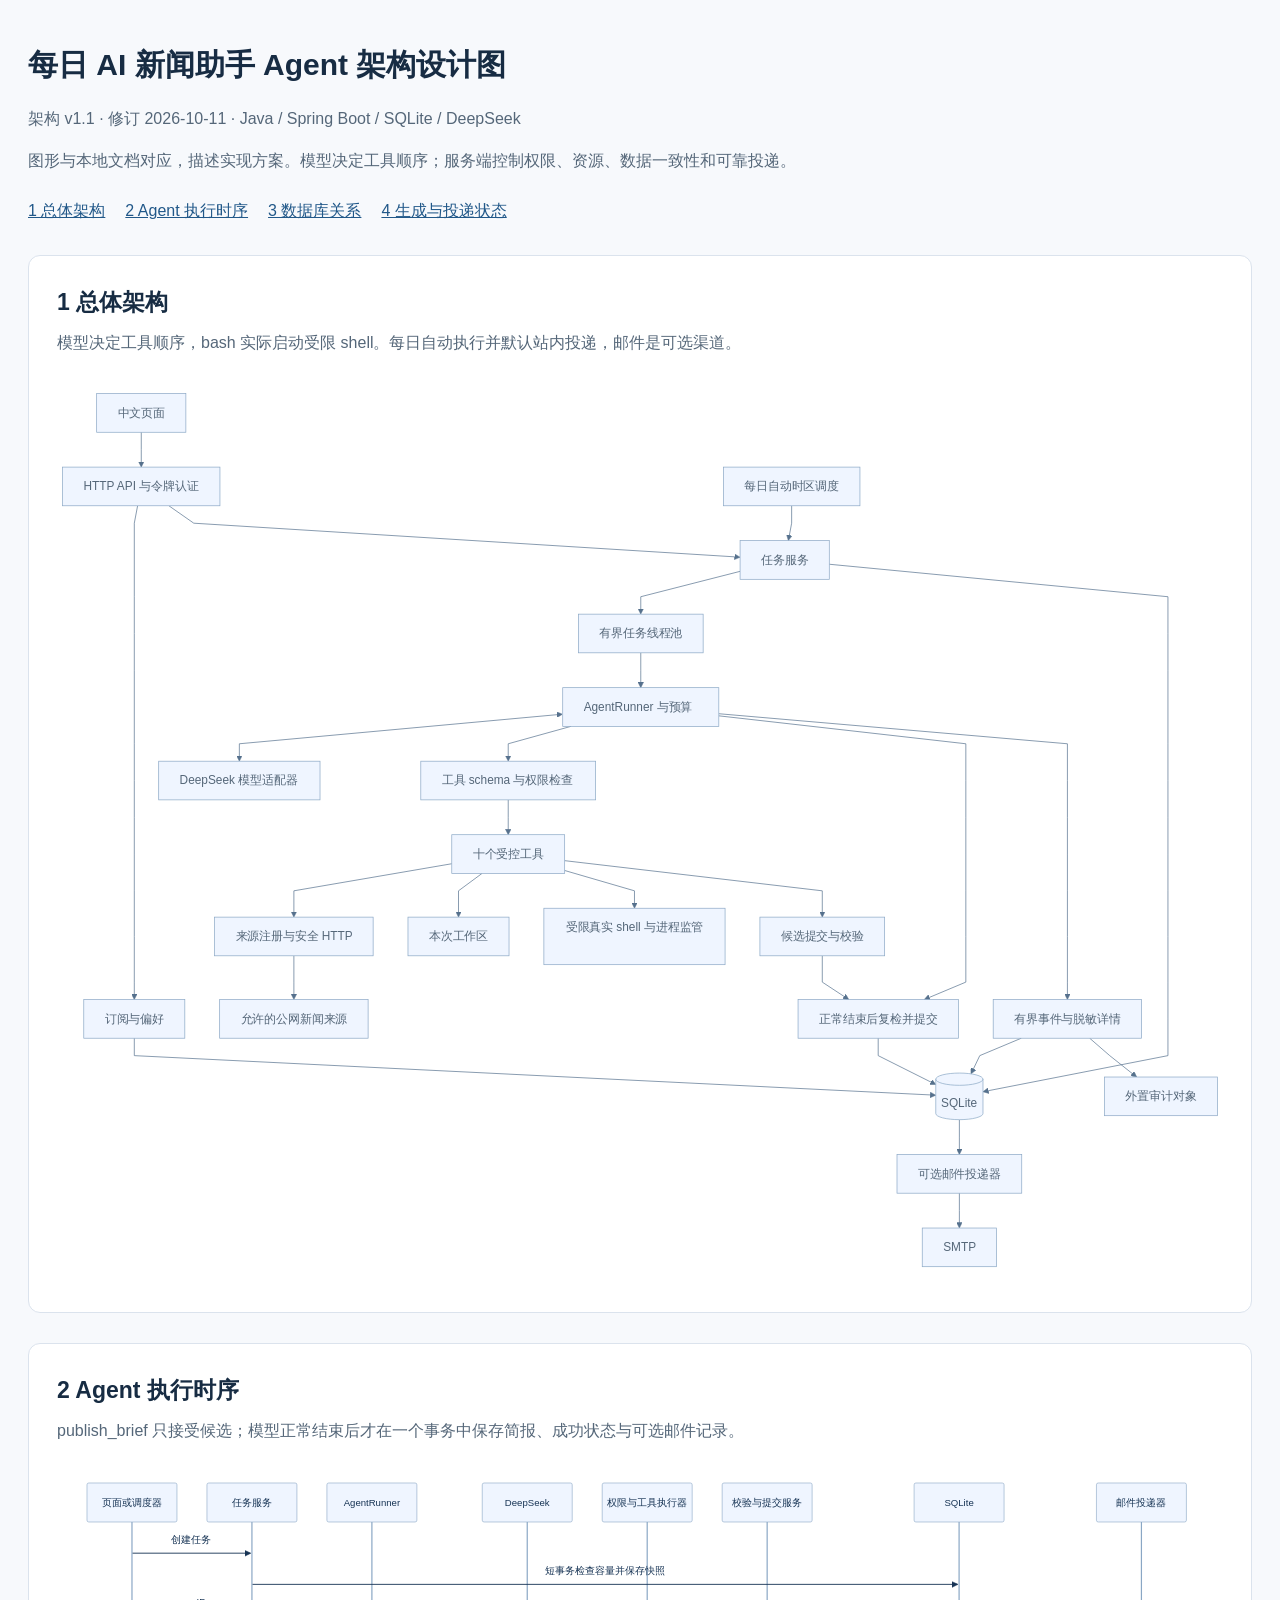
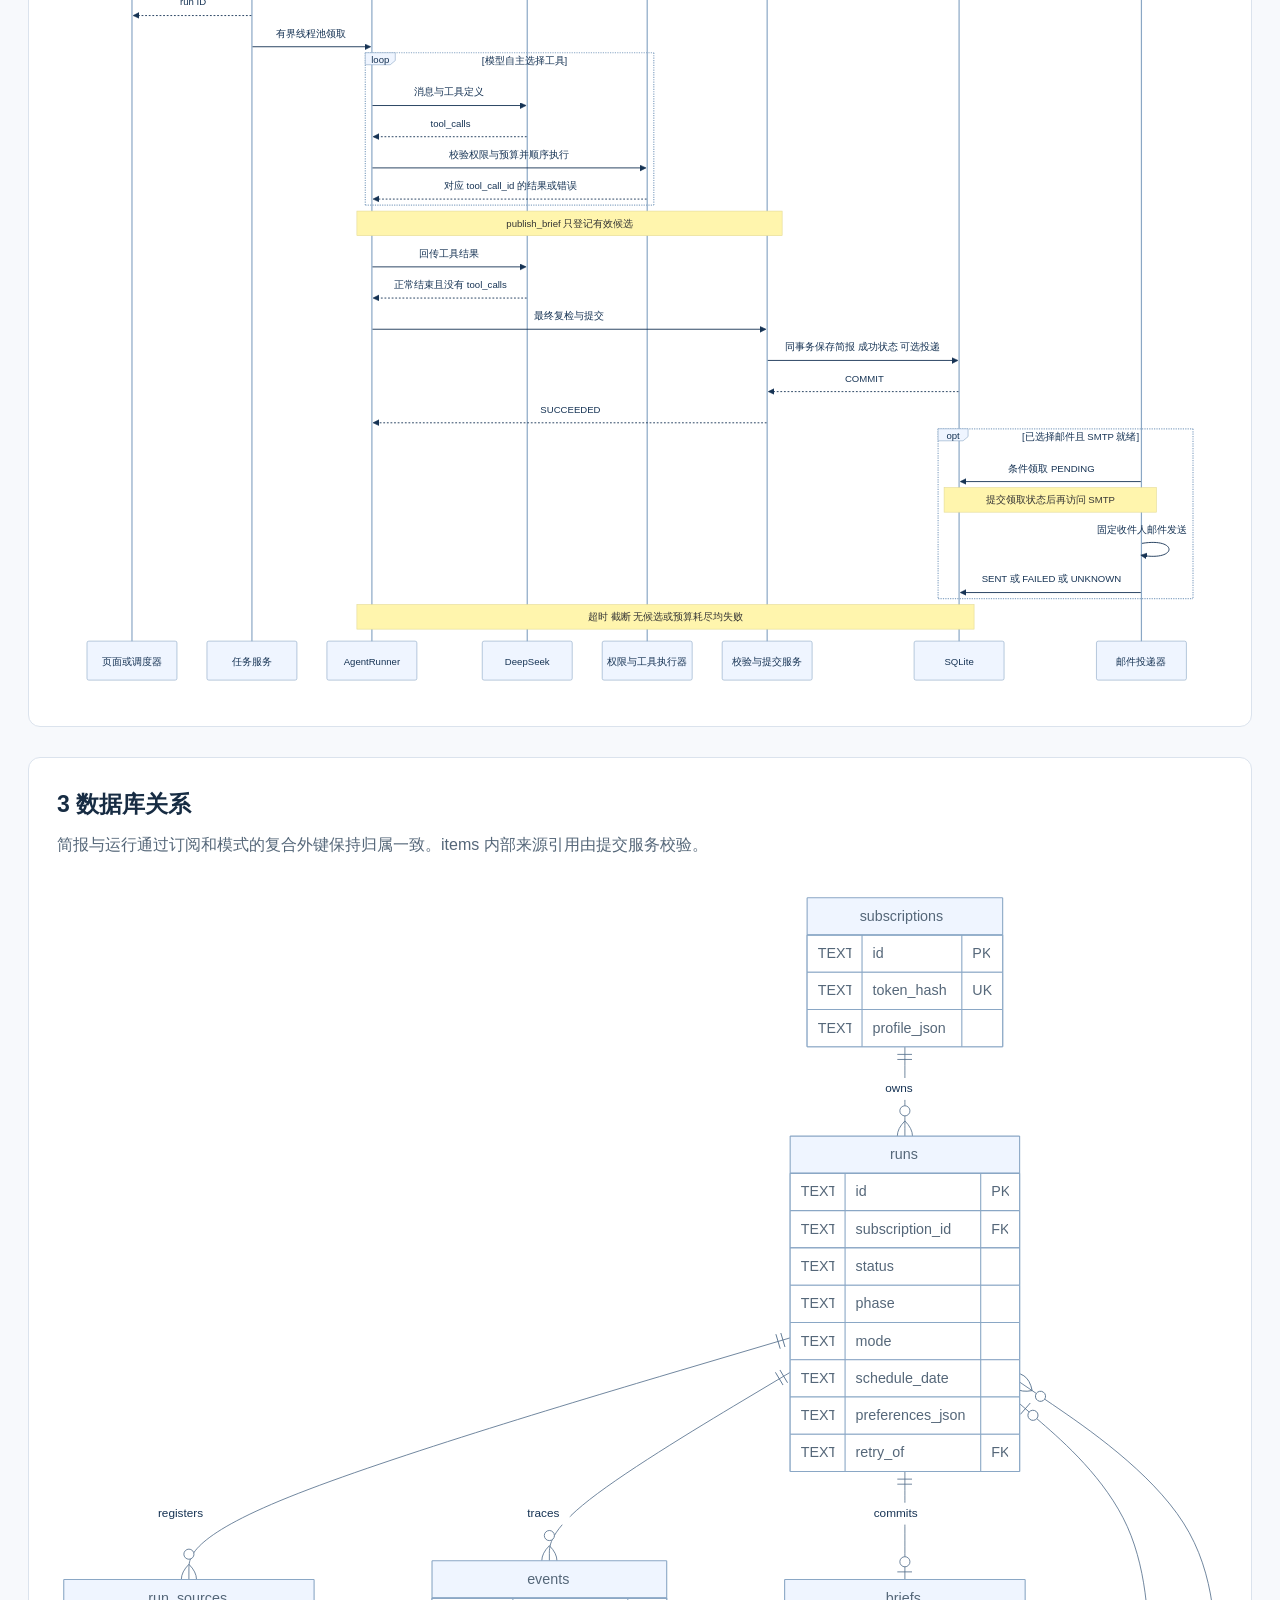
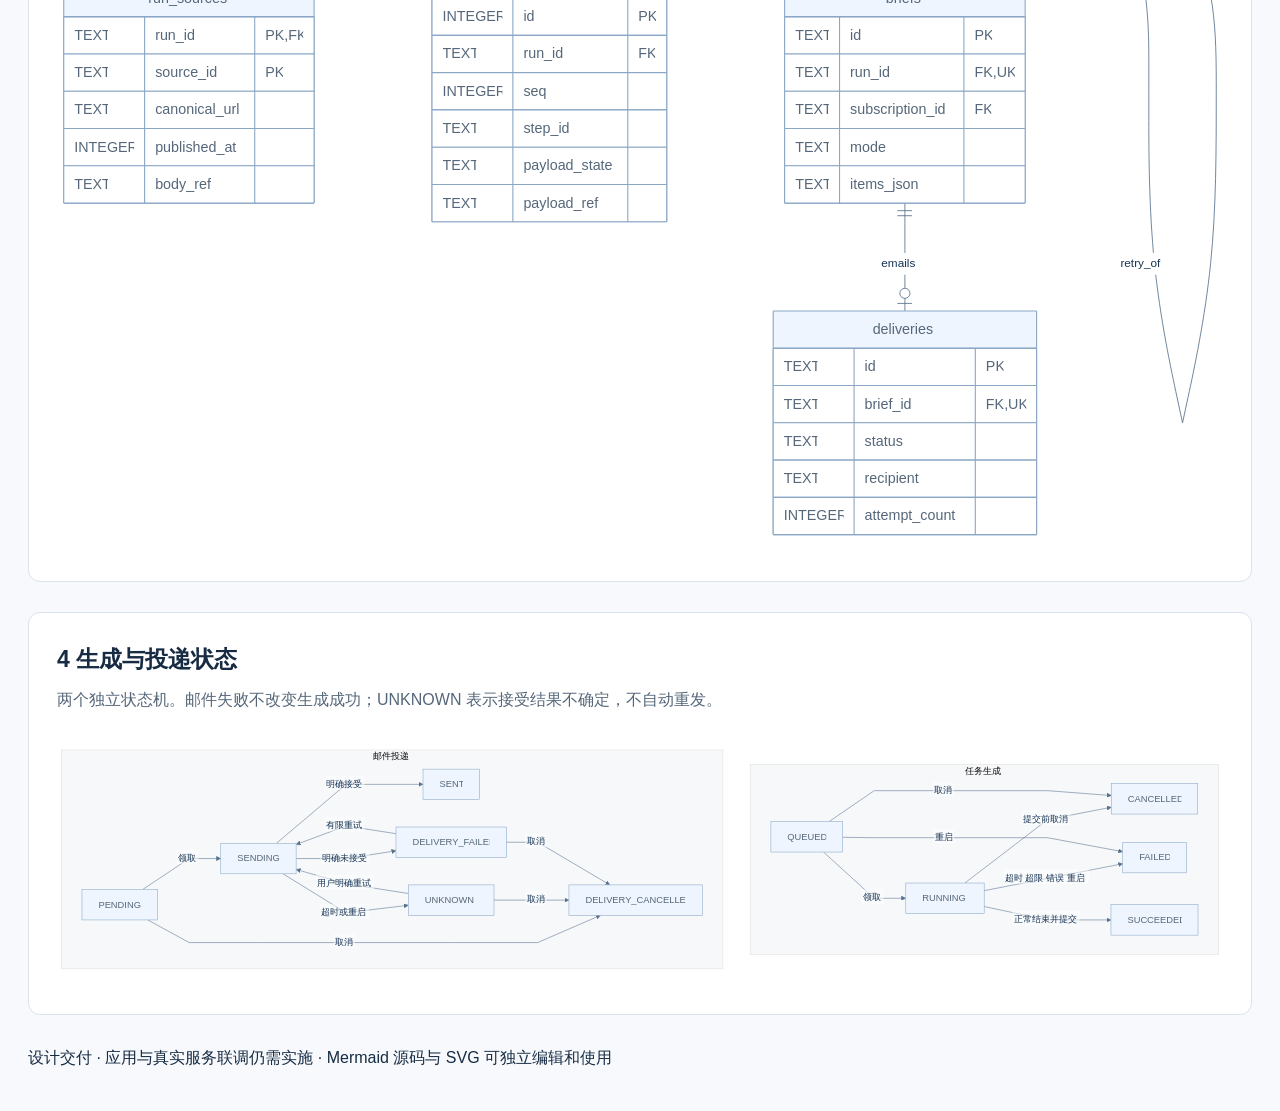
==== commit 58d0a3b9: "docs: align revised architecture and record scheduled live acceptance" ====
--- a/docs/diagrams.html
+++ b/docs/diagrams.html
@@ -1,3 +1,3 @@
 <!doctype html><html lang="zh-CN"><head><meta charset="utf-8"><meta name="viewport" content="width=device-width,initial-scale=1"><title>每日 AI 新闻助手 Agent 架构设计图</title><style>
   *{box-sizing:border-box}body{margin:0;background:#f7f9fc;color:#172c43;font-family:'Microsoft YaHei',sans-serif;line-height:1.65}main{max-width:1540px;margin:auto;padding:40px 28px}h1{font-size:30px;margin:0 0 10px}header p{max-width:960px;color:#556779}nav{display:flex;gap:20px;flex-wrap:wrap;margin:24px 0}a{color:#215889}section{background:white;border:1px solid #dbe3ed;border-radius:12px;padding:28px;margin:30px 0;scroll-margin-top:20px}h2{font-size:23px;margin:0 0 8px}section p{color:#556779;margin:0 0 20px}.chart{overflow-x:auto;text-align:center;padding:12px 0}.chart svg{height:auto;max-width:none;width:100%;min-width:950px;display:block;margin:auto}#figure-0 svg{max-width:1150px}#figure-3 svg{max-width:1300px}@media(max-width:700px){main{padding:24px 14px}section{padding:18px}h1{font-size:24px}}@media print{body{background:white}main{padding:0}nav{display:none}section{break-before:page;border:none;padding:0}.chart svg{min-width:0;max-height:90vh}}
-  </style></head><body><main><header><h1>每日 AI 新闻助手 Agent 架构设计图</h1><p>架构 v1.1 · 2026-10-10 · Java / Spring Boot / SQLite / DeepSeek</p><p>图形与本地文档对应，描述实现方案。模型决定工具顺序；服务端控制权限、资源、数据一致性和可靠投递。</p><nav><a href="#figure-0">1 总体架构</a><a href="#figure-1">2 Agent 执行时序</a><a href="#figure-2">3 数据库关系</a><a href="#figure-3">4 生成与投递状态</a></nav></header><section id="figure-0"><h2>1 总体架构</h2><p>模型决定新闻工具的调用顺序。权限、预算、候选校验和最终提交由服务端控制。</p><div class="chart"><svg id="diagram0" width="100%" xmlns="http://www.w3.org/2000/svg" class="flowchart" style="max-width: 1363.08984375px;" viewBox="0 0 1363.08984375 1243.3658447265625" role="graphics-document document" aria-roledescription="flowchart-v2"><style>#diagram0{font-family:Microsoft YaHei,sans-serif;font-size:17px;fill:#163354;}@keyframes edge-animation-frame{from{stroke-dashoffset:0;}}@keyframes dash{to{stroke-dashoffset:0;}}#diagram0 .edge-animation-slow{stroke-dasharray:9,5!important;stroke-dashoffset:900;animation:dash 50s linear infinite;stroke-linecap:round;}#diagram0 .edge-animation-fast{stroke-dasharray:9,5!important;stroke-dashoffset:900;animation:dash 20s linear infinite;stroke-linecap:round;}#diagram0 .error-icon{fill:#f6f8fa;}#diagram0 .error-text{fill:#090705;stroke:#090705;}#diagram0 .edge-thickness-normal{stroke-width:1px;}#diagram0 .edge-thickness-thick{stroke-width:3.5px;}#diagram0 .edge-pattern-solid{stroke-dasharray:0;}#diagram0 .edge-thickness-invisible{stroke-width:0;fill:none;}#diagram0 .edge-pattern-dashed{stroke-dasharray:3;}#diagram0 .edge-pattern-dotted{stroke-dasharray:2;}#diagram0 .marker{fill:#56718d;stroke:#56718d;}#diagram0 .marker.cross{stroke:#56718d;}#diagram0 svg{font-family:Microsoft YaHei,sans-serif;font-size:17px;}#diagram0 p{margin:0;}#diagram0 .label{font-family:Microsoft YaHei,sans-serif;color:#163354;}#diagram0 .cluster-label text{fill:#090705;}#diagram0 .cluster-label span{color:#090705;}#diagram0 .cluster-label span p{background-color:transparent;}#diagram0 .label text,#diagram0 span{fill:#163354;color:#163354;}#diagram0 .node rect,#diagram0 .node circle,#diagram0 .node ellipse,#diagram0 .node polygon,#diagram0 .node path{fill:#eff5ff;stroke:#8aa7c5;stroke-width:1px;}#diagram0 .rough-node .label text,#diagram0 .node .label text,#diagram0 .image-shape .label,#diagram0 .icon-shape .label{text-anchor:middle;}#diagram0 .node .katex path{fill:#000;stroke:#000;stroke-width:1px;}#diagram0 .rough-node .label,#diagram0 .node .label,#diagram0 .image-shape .label,#diagram0 .icon-shape .label{text-align:center;}#diagram0 .node.clickable{cursor:pointer;}#diagram0 .root .anchor path{fill:#56718d!important;stroke-width:0;stroke:#56718d;}#diagram0 .arrowheadPath{fill:#0b0b0b;}#diagram0 .edgePath .path{stroke:#56718d;stroke-width:2.0px;}#diagram0 .flowchart-link{stroke:#56718d;fill:none;}#diagram0 .edgeLabel{background-color:#eef8f4;text-align:center;}#diagram0 .edgeLabel p{background-color:#eef8f4;}#diagram0 .edgeLabel rect{opacity:0.5;background-color:#eef8f4;fill:#eef8f4;}#diagram0 .labelBkg{background-color:rgba(238, 248, 244, 0.5);}#diagram0 .cluster rect{fill:#f6f8fa;stroke:hsl(210, 0%, 87.2549019608%);stroke-width:1px;}#diagram0 .cluster text{fill:#090705;}#diagram0 .cluster span{color:#090705;}#diagram0 div.mermaidTooltip{position:absolute;text-align:center;max-width:200px;padding:2px;font-family:Microsoft YaHei,sans-serif;font-size:12px;background:#f6f8fa;border:1px solid hsl(210, 0%, 87.2549019608%);border-radius:2px;pointer-events:none;z-index:100;}#diagram0 .flowchartTitleText{text-anchor:middle;font-size:18px;fill:#163354;}#diagram0 rect.text{fill:none;stroke-width:0;}#diagram0 .icon-shape,#diagram0 .image-shape{background-color:#eef8f4;text-align:center;}#diagram0 .icon-shape p,#diagram0 .image-shape p{background-color:#eef8f4;padding:2px;}#diagram0 .icon-shape rect,#diagram0 .image-shape rect{opacity:0.5;background-color:#eef8f4;fill:#eef8f4;}#diagram0 .label-icon{display:inline-block;height:1em;overflow:visible;vertical-align:-0.125em;}#diagram0 .node .label-icon path{fill:currentColor;stroke:revert;stroke-width:revert;}#diagram0 :root{--mermaid-font-family:"trebuchet ms",verdana,arial,sans-serif;}</style><g><marker id="diagram0_flowchart-v2-pointEnd" class="marker flowchart-v2" viewBox="0 0 10 10" refX="5" refY="5" markerUnits="userSpaceOnUse" markerWidth="8" markerHeight="8" orient="auto"><path d="M 0 0 L 10 5 L 0 10 z" class="arrowMarkerPath" style="stroke-width: 1; stroke-dasharray: 1, 0;"></path></marker><marker id="diagram0_flowchart-v2-pointStart" class="marker flowchart-v2" viewBox="0 0 10 10" refX="4.5" refY="5" markerUnits="userSpaceOnUse" markerWidth="8" markerHeight="8" orient="auto"><path d="M 0 5 L 10 10 L 10 0 z" class="arrowMarkerPath" style="stroke-width: 1; stroke-dasharray: 1, 0;"></path></marker><marker id="diagram0_flowchart-v2-circleEnd" class="marker flowchart-v2" viewBox="0 0 10 10" refX="11" refY="5" markerUnits="userSpaceOnUse" markerWidth="11" markerHeight="11" orient="auto"><circle cx="5" cy="5" r="5" class="arrowMarkerPath" style="stroke-width: 1; stroke-dasharray: 1, 0;"></circle></marker><marker id="diagram0_flowchart-v2-circleStart" class="marker flowchart-v2" viewBox="0 0 10 10" refX="-1" refY="5" markerUnits="userSpaceOnUse" markerWidth="11" markerHeight="11" orient="auto"><circle cx="5" cy="5" r="5" class="arrowMarkerPath" style="stroke-width: 1; stroke-dasharray: 1, 0;"></circle></marker><marker id="diagram0_flowchart-v2-crossEnd" class="marker cross flowchart-v2" viewBox="0 0 11 11" refX="12" refY="5.2" markerUnits="userSpaceOnUse" markerWidth="11" markerHeight="11" orient="auto"><path d="M 1,1 l 9,9 M 10,1 l -9,9" class="arrowMarkerPath" style="stroke-width: 2; stroke-dasharray: 1, 0;"></path></marker><marker id="diagram0_flowchart-v2-crossStart" class="marker cross flowchart-v2" viewBox="0 0 11 11" refX="-1" refY="5.2" markerUnits="userSpaceOnUse" markerWidth="11" markerHeight="11" orient="auto"><path d="M 1,1 l 9,9 M 10,1 l -9,9" class="arrowMarkerPath" style="stroke-width: 2; stroke-dasharray: 1, 0;"></path></marker><g class="root"><g class="clusters"></g><g class="edgePaths"><path d="M120.906,63.5L120.906,88.5L120.906,109.5" id="L_UI_API_0" class="edge-thickness-normal edge-pattern-solid edge-thickness-normal edge-pattern-solid flowchart-link" style=";" data-edge="true" data-et="edge" data-id="L_UI_API_0" data-points="W3sieCI6MTIwLjkwNjI1LCJ5Ijo2My41fSx7IngiOjEyMC45MDYyNSwieSI6ODguNX0seyJ4IjoxMjAuOTA2MjUsInkiOjExMy41fV0=" marker-end="url(#diagram0_flowchart-v2-pointEnd)"></path><path d="M115.646,169L110.906,194L110.906,246.75L110.906,299.5L110.906,352.25L110.906,405L110.906,457.75L110.906,510.5L110.906,563.25L110.906,616L110.906,668.75L110.906,721.5L110.906,774.25L110.906,827L110.906,848" id="L_API_SUB_0" class="edge-thickness-normal edge-pattern-solid edge-thickness-normal edge-pattern-solid flowchart-link" style=";" data-edge="true" data-et="edge" data-id="L_API_SUB_0" data-points="[base64]" marker-end="url(#diagram0_flowchart-v2-pointEnd)"></path><path d="M160.559,169L196.281,194L821.16,241.574" id="L_API_RUN_0" class="edge-thickness-normal edge-pattern-solid edge-thickness-normal edge-pattern-solid flowchart-link" style=";" data-edge="true" data-et="edge" data-id="L_API_RUN_0" data-points="W3sieCI6MTYwLjU1ODUwMTE4NDgzNDEsInkiOjE2OX0seyJ4IjoxOTYuMjgxMjUsInkiOjE5NH0seyJ4Ijo4MjUuMTQ4NDM3NSwieSI6MjQxLjg3NzQ5MzMxOTIwMTIyfV0=" marker-end="url(#diagram0_flowchart-v2-pointEnd)"></path><path d="M899.148,169L899.148,194L895.154,215.07" id="L_SCH_RUN_0" class="edge-thickness-normal edge-pattern-solid edge-thickness-normal edge-pattern-solid flowchart-link" style=";" data-edge="true" data-et="edge" data-id="L_SCH_RUN_0" data-points="W3sieCI6ODk5LjE0ODQzNzUsInkiOjE2OX0seyJ4Ijo4OTkuMTQ4NDM3NSwieSI6MTk0fSx7IngiOjg5NC40MDkxMDEwMDcxMDksInkiOjIxOX1d" marker-end="url(#diagram0_flowchart-v2-pointEnd)"></path><path d="M825.148,263.099L682.648,299.5L682.648,320.5" id="L_RUN_WORK_0" class="edge-thickness-normal edge-pattern-solid edge-thickness-normal edge-pattern-solid flowchart-link" style=";" data-edge="true" data-et="edge" data-id="L_RUN_WORK_0" data-points="W3sieCI6ODI1LjE0ODQzNzUsInkiOjI2My4wOTg2NjgyODA4NzE2Nn0seyJ4Ijo2ODIuNjQ4NDM3NSwieSI6Mjk5LjV9LHsieCI6NjgyLjY0ODQzNzUsInkiOjMyNC41fV0=" marker-end="url(#diagram0_flowchart-v2-pointEnd)"></path><path d="M682.648,380L682.648,405L682.648,426" id="L_WORK_AGENT_0" class="edge-thickness-normal edge-pattern-solid edge-thickness-normal edge-pattern-solid flowchart-link" style=";" data-edge="true" data-et="edge" data-id="L_WORK_AGENT_0" data-points="W3sieCI6NjgyLjY0ODQzNzUsInkiOjM4MH0seyJ4Ijo2ODIuNjQ4NDM3NSwieSI6NDA1fSx7IngiOjY4Mi42NDg0Mzc1LCJ5Ijo0MzB9XQ==" marker-end="url(#diagram0_flowchart-v2-pointEnd)"></path><path d="M566.687,472.28L261.656,510.5L261.656,531.5" id="L_AGENT_LLM_0" class="edge-thickness-normal edge-pattern-solid edge-thickness-normal edge-pattern-solid flowchart-link" style=";" data-edge="true" data-et="edge" data-id="L_AGENT_LLM_0" data-points="W3sieCI6NTcwLjY1NjI1LCJ5Ijo0NzEuNzgyNTM1Njc2NTA4MjV9LHsieCI6MjYxLjY1NjI1LCJ5Ijo1MTAuNX0seyJ4IjoyNjEuNjU2MjUsInkiOjUzNS41fV0=" marker-start="url(#diagram0_flowchart-v2-pointStart)" marker-end="url(#diagram0_flowchart-v2-pointEnd)"></path><path d="M664.137,485.5L647.461,510.5L647.461,531.5" id="L_AGENT_GATE_0" class="edge-thickness-normal edge-pattern-solid edge-thickness-normal edge-pattern-solid flowchart-link" style=";" data-edge="true" data-et="edge" data-id="L_AGENT_GATE_0" data-points="W3sieCI6NjY0LjEzNzQ3Nzc4NDM2MDIsInkiOjQ4NS41fSx7IngiOjY0Ny40NjA5Mzc1LCJ5Ijo1MTAuNX0seyJ4Ijo2NDcuNDYwOTM3NSwieSI6NTM1LjV9XQ==" marker-end="url(#diagram0_flowchart-v2-pointEnd)"></path><path d="M647.461,591L647.461,616L647.461,637" id="L_GATE_TOOLS_0" class="edge-thickness-normal edge-pattern-solid edge-thickness-normal edge-pattern-solid flowchart-link" style=";" data-edge="true" data-et="edge" data-id="L_GATE_TOOLS_0" data-points="W3sieCI6NjQ3LjQ2MDkzNzUsInkiOjU5MX0seyJ4Ijo2NDcuNDYwOTM3NSwieSI6NjE2fSx7IngiOjY0Ny40NjA5Mzc1LCJ5Ijo2NDF9XQ==" marker-end="url(#diagram0_flowchart-v2-pointEnd)"></path><path d="M566.461,682.643L339.906,721.5L339.906,742.5" id="L_TOOLS_NEWS_0" class="edge-thickness-normal edge-pattern-solid edge-thickness-normal edge-pattern-solid flowchart-link" style=";" data-edge="true" data-et="edge" data-id="L_TOOLS_NEWS_0" data-points="W3sieCI6NTY2LjQ2MDkzNzUsInkiOjY4Mi42NDI2NTEyMDUzMjQyfSx7IngiOjMzOS45MDYyNSwieSI6NzIxLjV9LHsieCI6MzM5LjkwNjI1LCJ5Ijo3NDYuNX1d" marker-end="url(#diagram0_flowchart-v2-pointEnd)"></path><path d="M609.929,696.5L576.117,721.5L576.117,742.5" id="L_TOOLS_WS_0" class="edge-thickness-normal edge-pattern-solid edge-thickness-normal edge-pattern-solid flowchart-link" style=";" data-edge="true" data-et="edge" data-id="L_TOOLS_WS_0" data-points="W3sieCI6NjA5LjkyOTM5MTI5MTQ2OTIsInkiOjY5Ni41fSx7IngiOjU3Ni4xMTcxODc1LCJ5Ijo3MjEuNX0seyJ4Ijo1NzYuMTE3MTg3NSwieSI6NzQ2LjV9XQ==" marker-end="url(#diagram0_flowchart-v2-pointEnd)"></path><path d="M721.455,696.5L788.117,721.5L788.117,742.5" id="L_TOOLS_CAND_0" class="edge-thickness-normal edge-pattern-solid edge-thickness-normal edge-pattern-solid flowchart-link" style=";" data-edge="true" data-et="edge" data-id="L_TOOLS_CAND_0" data-points="W3sieCI6NzIxLjQ1NTQ1NzY0MjE4MDEsInkiOjY5Ni41fSx7IngiOjc4OC4xMTcxODc1LCJ5Ijo3MjEuNX0seyJ4Ijo3ODguMTE3MTg3NSwieSI6NzQ2LjV9XQ==" marker-end="url(#diagram0_flowchart-v2-pointEnd)"></path><path d="M794.641,476.718L994.094,510.5L994.094,563.25L994.094,616L994.094,668.75L994.094,721.5L994.094,774.25L994.094,827L938.185,850.453" id="L_AGENT_COMMIT_0" class="edge-thickness-normal edge-pattern-solid edge-thickness-normal edge-pattern-solid flowchart-link" style=";" data-edge="true" data-et="edge" data-id="L_AGENT_COMMIT_0" data-points="[base64]" marker-end="url(#diagram0_flowchart-v2-pointEnd)"></path><path d="M788.117,802L788.117,827L822.797,849.802" id="L_CAND_COMMIT_0" class="edge-thickness-normal edge-pattern-solid edge-thickness-normal edge-pattern-solid flowchart-link" style=";" data-edge="true" data-et="edge" data-id="L_CAND_COMMIT_0" data-points="W3sieCI6Nzg4LjExNzE4NzUsInkiOjgwMn0seyJ4Ijo3ODguMTE3MTg3NSwieSI6ODI3fSx7IngiOjgyNi4xMzkyNTUwMzU1NDUsInkiOjg1Mn1d" marker-end="url(#diagram0_flowchart-v2-pointEnd)"></path><path d="M868.344,907.5L868.344,932.5L947.362,972.141" id="L_COMMIT_DB_0" class="edge-thickness-normal edge-pattern-solid edge-thickness-normal edge-pattern-solid flowchart-link" style=";" data-edge="true" data-et="edge" data-id="L_COMMIT_DB_0" data-points="W3sieCI6ODY4LjM0Mzc1LCJ5Ijo5MDcuNX0seyJ4Ijo4NjguMzQzNzUsInkiOjkzMi41fSx7IngiOjk1MC45Mzc1LCJ5Ijo5NzMuOTM0ODg0NTYwMjQ0OX1d" marker-end="url(#diagram0_flowchart-v2-pointEnd)"></path><path d="M110.906,907.5L110.906,932.5L946.946,988.401" id="L_SUB_DB_0" class="edge-thickness-normal edge-pattern-solid edge-thickness-normal edge-pattern-solid flowchart-link" style=";" data-edge="true" data-et="edge" data-id="L_SUB_DB_0" data-points="W3sieCI6MTEwLjkwNjI1LCJ5Ijo5MDcuNX0seyJ4IjoxMTAuOTA2MjUsInkiOjkzMi41fSx7IngiOjk1MC45Mzc1LCJ5Ijo5ODguNjY3Mzg1NDQ3MTQ3OX1d" marker-end="url(#diagram0_flowchart-v2-pointEnd)"></path><path d="M953.148,255.298L1284.09,299.5L1284.09,352.25L1284.09,405L1284.09,457.75L1284.09,510.5L1284.09,563.25L1284.09,616L1284.09,668.75L1284.09,721.5L1284.09,774.25L1284.09,827L1284.09,879.75L1284.09,932.5L1022.629,983.551" id="L_RUN_DB_0" class="edge-thickness-normal edge-pattern-solid edge-thickness-normal edge-pattern-solid flowchart-link" style=";" data-edge="true" data-et="edge" data-id="L_RUN_DB_0" data-points="[base64]" marker-end="url(#diagram0_flowchart-v2-pointEnd)"></path><path d="M794.641,470.671L1139.844,510.5L1139.844,563.25L1139.844,616L1139.844,668.75L1139.844,721.5L1139.844,774.25L1139.844,827L1139.844,848" id="L_AGENT_TRACE_0" class="edge-thickness-normal edge-pattern-solid edge-thickness-normal edge-pattern-solid flowchart-link" style=";" data-edge="true" data-et="edge" data-id="L_AGENT_TRACE_0" data-points="[base64]" marker-end="url(#diagram0_flowchart-v2-pointEnd)"></path><path d="M1073.691,907.5L1014.094,932.5L1003.297,955.041" id="L_TRACE_DB_0" class="edge-thickness-normal edge-pattern-solid edge-thickness-normal edge-pattern-solid flowchart-link" style=";" data-edge="true" data-et="edge" data-id="L_TRACE_DB_0" data-points="W3sieCI6MTA3My42OTA5MDYzOTgxMDQzLCJ5Ijo5MDcuNX0seyJ4IjoxMDE0LjA5Mzc1LCJ5Ijo5MzIuNX0seyJ4IjoxMDAxLjU2OTM2OTkyNDM4MDksInkiOjk1OC42NDg4NjE3MDYzMzJ9XQ==" marker-end="url(#diagram0_flowchart-v2-pointEnd)"></path><path d="M1171.802,907.5L1200.594,932.5L1236.055,960.694" id="L_TRACE_OBJ_0" class="edge-thickness-normal edge-pattern-solid edge-thickness-normal edge-pattern-solid flowchart-link" style=";" data-edge="true" data-et="edge" data-id="L_TRACE_OBJ_0" data-points="W3sieCI6MTE3MS44MDIyODA4MDU2ODcxLCJ5Ijo5MDcuNX0seyJ4IjoxMjAwLjU5Mzc1LCJ5Ijo5MzIuNX0seyJ4IjoxMjM5LjE4NjI4MTY1NDE1MywieSI6OTYzLjE4MjkwNzEwNDQ5MjJ9XQ==" marker-end="url(#diagram0_flowchart-v2-pointEnd)"></path><path d="M984.82,1024.366L984.82,1049.366L984.82,1070.366" id="L_DB_DELIVERY_0" class="edge-thickness-normal edge-pattern-solid edge-thickness-normal edge-pattern-solid flowchart-link" style=";" data-edge="true" data-et="edge" data-id="L_DB_DELIVERY_0" data-points="W3sieCI6OTg0LjgyMDMxMjUsInkiOjEwMjQuMzY1ODE0MjA4OTg0NH0seyJ4Ijo5ODQuODIwMzEyNSwieSI6MTA0OS4zNjU4MTQyMDg5ODQ0fSx7IngiOjk4NC44MjAzMTI1LCJ5IjoxMDc0LjM2NTgxNDIwODk4NDR9XQ==" marker-end="url(#diagram0_flowchart-v2-pointEnd)"></path><path d="M984.82,1129.866L984.82,1154.866L984.82,1175.866" id="L_DELIVERY_SMTP_0" class="edge-thickness-normal edge-pattern-solid edge-thickness-normal edge-pattern-solid flowchart-link" style=";" data-edge="true" data-et="edge" data-id="L_DELIVERY_SMTP_0" data-points="W3sieCI6OTg0LjgyMDMxMjUsInkiOjExMjkuODY1ODE0MjA4OTg0NH0seyJ4Ijo5ODQuODIwMzEyNSwieSI6MTE1NC44NjU4MTQyMDg5ODQ0fSx7IngiOjk4NC44MjAzMTI1LCJ5IjoxMTc5Ljg2NTgxNDIwODk4NDR9XQ==" marker-end="url(#diagram0_flowchart-v2-pointEnd)"></path><path d="M339.906,802L339.906,827L339.906,848" id="L_NEWS_PUBLIC_0" class="edge-thickness-normal edge-pattern-solid edge-thickness-normal edge-pattern-solid flowchart-link" style=";" data-edge="true" data-et="edge" data-id="L_NEWS_PUBLIC_0" data-points="W3sieCI6MzM5LjkwNjI1LCJ5Ijo4MDJ9LHsieCI6MzM5LjkwNjI1LCJ5Ijo4Mjd9LHsieCI6MzM5LjkwNjI1LCJ5Ijo4NTJ9XQ==" marker-end="url(#diagram0_flowchart-v2-pointEnd)"></path></g><g class="edgeLabels"><g><rect class="background" style="stroke: none"></rect></g><g><rect class="background" style="stroke: none"></rect></g><g><rect class="background" style="stroke: none"></rect></g><g><rect class="background" style="stroke: none"></rect></g><g><rect class="background" style="stroke: none"></rect></g><g><rect class="background" style="stroke: none"></rect></g><g><rect class="background" style="stroke: none"></rect></g><g><rect class="background" style="stroke: none"></rect></g><g><rect class="background" style="stroke: none"></rect></g><g><rect class="background" style="stroke: none"></rect></g><g><rect class="background" style="stroke: none"></rect></g><g><rect class="background" style="stroke: none"></rect></g><g><rect class="background" style="stroke: none"></rect></g><g><rect class="background" style="stroke: none"></rect></g><g><rect class="background" style="stroke: none"></rect></g><g><rect class="background" style="stroke: none"></rect></g><g><rect class="background" style="stroke: none"></rect></g><g><rect class="background" style="stroke: none"></rect></g><g><rect class="background" style="stroke: none"></rect></g><g><rect class="background" style="stroke: none"></rect></g><g><rect class="background" style="stroke: none"></rect></g><g><rect class="background" style="stroke: none"></rect></g><g><rect class="background" style="stroke: none"></rect></g><g class="edgeLabel"><g class="label" data-id="L_UI_API_0" transform="translate(0, 0)"><text y="-10.1"><tspan class="text-outer-tspan" x="0" y="-0.1em" dy="1.1em"></tspan></text></g></g><g class="edgeLabel"><g class="label" data-id="L_API_SUB_0" transform="translate(0, 0)"><text y="-10.1"><tspan class="text-outer-tspan" x="0" y="-0.1em" dy="1.1em"></tspan></text></g></g><g class="edgeLabel"><g class="label" data-id="L_API_RUN_0" transform="translate(0, 0)"><text y="-10.1"><tspan class="text-outer-tspan" x="0" y="-0.1em" dy="1.1em"></tspan></text></g></g><g class="edgeLabel"><g class="label" data-id="L_SCH_RUN_0" transform="translate(0, 0)"><text y="-10.1"><tspan class="text-outer-tspan" x="0" y="-0.1em" dy="1.1em"></tspan></text></g></g><g class="edgeLabel"><g class="label" data-id="L_RUN_WORK_0" transform="translate(0, 0)"><text y="-10.1"><tspan class="text-outer-tspan" x="0" y="-0.1em" dy="1.1em"></tspan></text></g></g><g class="edgeLabel"><g class="label" data-id="L_WORK_AGENT_0" transform="translate(0, 0)"><text y="-10.1"><tspan class="text-outer-tspan" x="0" y="-0.1em" dy="1.1em"></tspan></text></g></g><g class="edgeLabel"><g class="label" data-id="L_AGENT_LLM_0" transform="translate(0, 0)"><text y="-10.1"><tspan class="text-outer-tspan" x="0" y="-0.1em" dy="1.1em"></tspan></text></g></g><g class="edgeLabel"><g class="label" data-id="L_AGENT_GATE_0" transform="translate(0, 0)"><text y="-10.1"><tspan class="text-outer-tspan" x="0" y="-0.1em" dy="1.1em"></tspan></text></g></g><g class="edgeLabel"><g class="label" data-id="L_GATE_TOOLS_0" transform="translate(0, 0)"><text y="-10.1"><tspan class="text-outer-tspan" x="0" y="-0.1em" dy="1.1em"></tspan></text></g></g><g class="edgeLabel"><g class="label" data-id="L_TOOLS_NEWS_0" transform="translate(0, 0)"><text y="-10.1"><tspan class="text-outer-tspan" x="0" y="-0.1em" dy="1.1em"></tspan></text></g></g><g class="edgeLabel"><g class="label" data-id="L_TOOLS_WS_0" transform="translate(0, 0)"><text y="-10.1"><tspan class="text-outer-tspan" x="0" y="-0.1em" dy="1.1em"></tspan></text></g></g><g class="edgeLabel"><g class="label" data-id="L_TOOLS_CAND_0" transform="translate(0, 0)"><text y="-10.1"><tspan class="text-outer-tspan" x="0" y="-0.1em" dy="1.1em"></tspan></text></g></g><g class="edgeLabel"><g class="label" data-id="L_AGENT_COMMIT_0" transform="translate(0, 0)"><text y="-10.1"><tspan class="text-outer-tspan" x="0" y="-0.1em" dy="1.1em"></tspan></text></g></g><g class="edgeLabel"><g class="label" data-id="L_CAND_COMMIT_0" transform="translate(0, 0)"><text y="-10.1"><tspan class="text-outer-tspan" x="0" y="-0.1em" dy="1.1em"></tspan></text></g></g><g class="edgeLabel"><g class="label" data-id="L_COMMIT_DB_0" transform="translate(0, 0)"><text y="-10.1"><tspan class="text-outer-tspan" x="0" y="-0.1em" dy="1.1em"></tspan></text></g></g><g class="edgeLabel"><g class="label" data-id="L_SUB_DB_0" transform="translate(0, 0)"><text y="-10.1"><tspan class="text-outer-tspan" x="0" y="-0.1em" dy="1.1em"></tspan></text></g></g><g class="edgeLabel"><g class="label" data-id="L_RUN_DB_0" transform="translate(0, 0)"><text y="-10.1"><tspan class="text-outer-tspan" x="0" y="-0.1em" dy="1.1em"></tspan></text></g></g><g class="edgeLabel"><g class="label" data-id="L_AGENT_TRACE_0" transform="translate(0, 0)"><text y="-10.1"><tspan class="text-outer-tspan" x="0" y="-0.1em" dy="1.1em"></tspan></text></g></g><g class="edgeLabel"><g class="label" data-id="L_TRACE_DB_0" transform="translate(0, 0)"><text y="-10.1"><tspan class="text-outer-tspan" x="0" y="-0.1em" dy="1.1em"></tspan></text></g></g><g class="edgeLabel"><g class="label" data-id="L_TRACE_OBJ_0" transform="translate(0, 0)"><text y="-10.1"><tspan class="text-outer-tspan" x="0" y="-0.1em" dy="1.1em"></tspan></text></g></g><g class="edgeLabel"><g class="label" data-id="L_DB_DELIVERY_0" transform="translate(0, 0)"><text y="-10.1"><tspan class="text-outer-tspan" x="0" y="-0.1em" dy="1.1em"></tspan></text></g></g><g class="edgeLabel"><g class="label" data-id="L_DELIVERY_SMTP_0" transform="translate(0, 0)"><text y="-10.1"><tspan class="text-outer-tspan" x="0" y="-0.1em" dy="1.1em"></tspan></text></g></g><g class="edgeLabel"><g class="label" data-id="L_NEWS_PUBLIC_0" transform="translate(0, 0)"><text y="-10.1"><tspan class="text-outer-tspan" x="0" y="-0.1em" dy="1.1em"></tspan></text></g></g></g><g class="nodes"><g class="node default" id="flowchart-UI-0" transform="translate(120.90625, 35.75)"><rect class="basic label-container" style="" x="-64" y="-27.75" width="128" height="55.5"></rect><g class="label" style="" transform="translate(-34, -12.75)"><rect></rect><foreignObject width="68" height="25.5"><div xmlns="http://www.w3.org/1999/xhtml" style="display: table-cell; white-space: nowrap; line-height: 1.5; max-width: 200px; text-align: center;"><span class="nodeLabel"><p>中文页面</p></span></div></foreignObject></g></g><g class="node default" id="flowchart-API-1" transform="translate(120.90625, 141.25)"><rect class="basic label-container" style="" x="-112.90625" y="-27.75" width="225.8125" height="55.5"></rect><g class="label" style="" transform="translate(-82.90625, -12.75)"><rect></rect><foreignObject width="165.8125" height="25.5"><div xmlns="http://www.w3.org/1999/xhtml" style="display: table-cell; white-space: nowrap; line-height: 1.5; max-width: 200px; text-align: center;"><span class="nodeLabel"><p>HTTP API 与令牌认证</p></span></div></foreignObject></g></g><g class="node default" id="flowchart-SUB-3" transform="translate(110.90625, 879.75)"><rect class="basic label-container" style="" x="-72.5" y="-27.75" width="145" height="55.5"></rect><g class="label" style="" transform="translate(-42.5, -12.75)"><rect></rect><foreignObject width="85" height="25.5"><div xmlns="http://www.w3.org/1999/xhtml" style="display: table-cell; white-space: nowrap; line-height: 1.5; max-width: 200px; text-align: center;"><span class="nodeLabel"><p>订阅与偏好</p></span></div></foreignObject></g></g><g class="node default" id="flowchart-RUN-5" transform="translate(889.1484375, 246.75)"><rect class="basic label-container" style="" x="-64" y="-27.75" width="128" height="55.5"></rect><g class="label" style="" transform="translate(-34, -12.75)"><rect></rect><foreignObject width="68" height="25.5"><div xmlns="http://www.w3.org/1999/xhtml" style="display: table-cell; white-space: nowrap; line-height: 1.5; max-width: 200px; text-align: center;"><span class="nodeLabel"><p>任务服务</p></span></div></foreignObject></g></g><g class="node default" id="flowchart-SCH-6" transform="translate(899.1484375, 141.25)"><rect class="basic label-container" style="" x="-72.5" y="-27.75" width="145" height="55.5"></rect><g class="label" style="" transform="translate(-42.5, -12.75)"><rect></rect><foreignObject width="85" height="25.5"><div xmlns="http://www.w3.org/1999/xhtml" style="display: table-cell; white-space: nowrap; line-height: 1.5; max-width: 200px; text-align: center;"><span class="nodeLabel"><p>时区调度器</p></span></div></foreignObject></g></g><g class="node default" id="flowchart-WORK-9" transform="translate(682.6484375, 352.25)"><rect class="basic label-container" style="" x="-89.5" y="-27.75" width="179" height="55.5"></rect><g class="label" style="" transform="translate(-59.5, -12.75)"><rect></rect><foreignObject width="119" height="25.5"><div xmlns="http://www.w3.org/1999/xhtml" style="display: table-cell; white-space: nowrap; line-height: 1.5; max-width: 200px; text-align: center;"><span class="nodeLabel"><p>有界任务线程池</p></span></div></foreignObject></g></g><g class="node default" id="flowchart-AGENT-11" transform="translate(682.6484375, 457.75)"><rect class="basic label-container" style="" x="-111.9921875" y="-27.75" width="223.984375" height="55.5"></rect><g class="label" style="" transform="translate(-81.9921875, -12.75)"><rect></rect><foreignObject width="163.984375" height="25.5"><div xmlns="http://www.w3.org/1999/xhtml" style="display: table-cell; white-space: nowrap; line-height: 1.5; max-width: 200px; text-align: center;"><span class="nodeLabel"><p>AgentRunner 与预算</p></span></div></foreignObject></g></g><g class="node default" id="flowchart-LLM-13" transform="translate(261.65625, 563.25)"><rect class="basic label-container" style="" x="-115.75" y="-27.75" width="231.5" height="55.5"></rect><g class="label" style="" transform="translate(-85.75, -12.75)"><rect></rect><foreignObject width="171.5" height="25.5"><div xmlns="http://www.w3.org/1999/xhtml" style="display: table-cell; white-space: nowrap; line-height: 1.5; max-width: 200px; text-align: center;"><span class="nodeLabel"><p>DeepSeek 模型适配器</p></span></div></foreignObject></g></g><g class="node default" id="flowchart-GATE-15" transform="translate(647.4609375, 563.25)"><rect class="basic label-container" style="" x="-125.453125" y="-27.75" width="250.90625" height="55.5"></rect><g class="label" style="" transform="translate(-95.453125, -12.75)"><rect></rect><foreignObject width="190.90625" height="25.5"><div xmlns="http://www.w3.org/1999/xhtml" style="display: table-cell; white-space: nowrap; line-height: 1.5; max-width: 200px; text-align: center;"><span class="nodeLabel"><p>工具 schema 与权限检查</p></span></div></foreignObject></g></g><g class="node default" id="flowchart-TOOLS-17" transform="translate(647.4609375, 668.75)"><rect class="basic label-container" style="" x="-81" y="-27.75" width="162" height="55.5"></rect><g class="label" style="" transform="translate(-51, -12.75)"><rect></rect><foreignObject width="102" height="25.5"><div xmlns="http://www.w3.org/1999/xhtml" style="display: table-cell; white-space: nowrap; line-height: 1.5; max-width: 200px; text-align: center;"><span class="nodeLabel"><p>十个受控工具</p></span></div></foreignObject></g></g><g class="node default" id="flowchart-NEWS-19" transform="translate(339.90625, 774.25)"><rect class="basic label-container" style="" x="-113.7109375" y="-27.75" width="227.421875" height="55.5"></rect><g class="label" style="" transform="translate(-83.7109375, -12.75)"><rect></rect><foreignObject width="167.421875" height="25.5"><div xmlns="http://www.w3.org/1999/xhtml" style="display: table-cell; white-space: nowrap; line-height: 1.5; max-width: 200px; text-align: center;"><span class="nodeLabel"><p>来源注册与安全 HTTP</p></span></div></foreignObject></g></g><g class="node default" id="flowchart-WS-21" transform="translate(576.1171875, 774.25)"><rect class="basic label-container" style="" x="-72.5" y="-27.75" width="145" height="55.5"></rect><g class="label" style="" transform="translate(-42.5, -12.75)"><rect></rect><foreignObject width="85" height="25.5"><div xmlns="http://www.w3.org/1999/xhtml" style="display: table-cell; white-space: nowrap; line-height: 1.5; max-width: 200px; text-align: center;"><span class="nodeLabel"><p>本次工作区</p></span></div></foreignObject></g></g><g class="node default" id="flowchart-CAND-23" transform="translate(788.1171875, 774.25)"><rect class="basic label-container" style="" x="-89.5" y="-27.75" width="179" height="55.5"></rect><g class="label" style="" transform="translate(-59.5, -12.75)"><rect></rect><foreignObject width="119" height="25.5"><div xmlns="http://www.w3.org/1999/xhtml" style="display: table-cell; white-space: nowrap; line-height: 1.5; max-width: 200px; text-align: center;"><span class="nodeLabel"><p>候选提交与校验</p></span></div></foreignObject></g></g><g class="node default" id="flowchart-COMMIT-25" transform="translate(868.34375, 879.75)"><rect class="basic label-container" style="" x="-115" y="-27.75" width="230" height="55.5"></rect><g class="label" style="" transform="translate(-85, -12.75)"><rect></rect><foreignObject width="170" height="25.5"><div xmlns="http://www.w3.org/1999/xhtml" style="display: table-cell; white-space: nowrap; line-height: 1.5; max-width: 200px; text-align: center;"><span class="nodeLabel"><p>正常结束后复检并提交</p></span></div></foreignObject></g></g><g class="node default" id="flowchart-DB-29" transform="translate(984.8203125, 990.9329071044922)"><path d="M0,8.788603388181892 a33.8828125,8.788603388181892 0,0,0 67.765625,0 a33.8828125,8.788603388181892 0,0,0 -67.765625,0 l0,49.28860338818189 a33.8828125,8.788603388181892 0,0,0 67.765625,0 l0,-49.28860338818189" class="basic label-container" style="" transform="translate(-33.8828125, -33.43290508227284)"></path><g class="label" style="" transform="translate(-26.3828125, -2.75)"><rect></rect><foreignObject width="52.765625" height="25.5"><div xmlns="http://www.w3.org/1999/xhtml" style="display: table-cell; white-space: nowrap; line-height: 1.5; max-width: 200px; text-align: center;"><span class="nodeLabel"><p>SQLite</p></span></div></foreignObject></g></g><g class="node default" id="flowchart-TRACE-35" transform="translate(1139.84375, 879.75)"><rect class="basic label-container" style="" x="-106.5" y="-27.75" width="213" height="55.5"></rect><g class="label" style="" transform="translate(-76.5, -12.75)"><rect></rect><foreignObject width="153" height="25.5"><div xmlns="http://www.w3.org/1999/xhtml" style="display: table-cell; white-space: nowrap; line-height: 1.5; max-width: 200px; text-align: center;"><span class="nodeLabel"><p>有界事件与脱敏详情</p></span></div></foreignObject></g></g><g class="node default" id="flowchart-OBJ-39" transform="translate(1274.08984375, 990.9329071044922)"><rect class="basic label-container" style="" x="-81" y="-27.75" width="162" height="55.5"></rect><g class="label" style="" transform="translate(-51, -12.75)"><rect></rect><foreignObject width="102" height="25.5"><div xmlns="http://www.w3.org/1999/xhtml" style="display: table-cell; white-space: nowrap; line-height: 1.5; max-width: 200px; text-align: center;"><span class="nodeLabel"><p>外置审计对象</p></span></div></foreignObject></g></g><g class="node default" id="flowchart-DELIVERY-41" transform="translate(984.8203125, 1102.1158142089844)"><rect class="basic label-container" style="" x="-89.5" y="-27.75" width="179" height="55.5"></rect><g class="label" style="" transform="translate(-59.5, -12.75)"><rect></rect><foreignObject width="119" height="25.5"><div xmlns="http://www.w3.org/1999/xhtml" style="display: table-cell; white-space: nowrap; line-height: 1.5; max-width: 200px; text-align: center;"><span class="nodeLabel"><p>独立邮件投递器</p></span></div></foreignObject></g></g><g class="node default" id="flowchart-SMTP-43" transform="translate(984.8203125, 1207.6158142089844)"><rect class="basic label-container" style="" x="-53.2890625" y="-27.75" width="106.578125" height="55.5"></rect><g class="label" style="" transform="translate(-23.2890625, -12.75)"><rect></rect><foreignObject width="46.578125" height="25.5"><div xmlns="http://www.w3.org/1999/xhtml" style="display: table-cell; white-space: nowrap; line-height: 1.5; max-width: 200px; text-align: center;"><span class="nodeLabel"><p>SMTP</p></span></div></foreignObject></g></g><g class="node default" id="flowchart-PUBLIC-45" transform="translate(339.90625, 879.75)"><rect class="basic label-container" style="" x="-106.5" y="-27.75" width="213" height="55.5"></rect><g class="label" style="" transform="translate(-76.5, -12.75)"><rect></rect><foreignObject width="153" height="25.5"><div xmlns="http://www.w3.org/1999/xhtml" style="display: table-cell; white-space: nowrap; line-height: 1.5; max-width: 200px; text-align: center;"><span class="nodeLabel"><p>允许的公网新闻来源</p></span></div></foreignObject></g></g></g></g></g><style>.edgeLabel .background{fill:#ffffff!important}.edgeLabel text,.edgeLabel tspan{fill:#163354!important}</style></svg></div></section><section id="figure-1"><h2>2 Agent 执行时序</h2><p>publish_brief 只接受候选；模型正常结束后才在一个事务中保存简报、成功状态与可选邮件记录。</p><div class="chart"><svg id="diagram1" width="100%" xmlns="http://www.w3.org/2000/svg" style="max-width: 1934px;" viewBox="-50 -10 1934 1294" role="graphics-document document" aria-roledescription="sequence"><g><rect x="1683" y="1208" fill="#eaeaea" stroke="#666" width="150" height="65" name="E" rx="3" ry="3" class="actor actor-bottom"></rect><text x="1758" y="1240.5" dominant-baseline="central" alignment-baseline="central" class="actor actor-box" style="text-anchor: middle; font-size: 16px; font-weight: 400;"><tspan x="1758" dy="0">邮件投递器</tspan></text></g><g><rect x="1379" y="1208" fill="#eaeaea" stroke="#666" width="150" height="65" name="D" rx="3" ry="3" class="actor actor-bottom"></rect><text x="1454" y="1240.5" dominant-baseline="central" alignment-baseline="central" class="actor actor-box" style="text-anchor: middle; font-size: 16px; font-weight: 400;"><tspan x="1454" dy="0">SQLite</tspan></text></g><g><rect x="1059" y="1208" fill="#eaeaea" stroke="#666" width="150" height="65" name="C" rx="3" ry="3" class="actor actor-bottom"></rect><text x="1134" y="1240.5" dominant-baseline="central" alignment-baseline="central" class="actor actor-box" style="text-anchor: middle; font-size: 16px; font-weight: 400;"><tspan x="1134" dy="0">校验与提交服务</tspan></text></g><g><rect x="859" y="1208" fill="#eaeaea" stroke="#666" width="150" height="65" name="T" rx="3" ry="3" class="actor actor-bottom"></rect><text x="934" y="1240.5" dominant-baseline="central" alignment-baseline="central" class="actor actor-box" style="text-anchor: middle; font-size: 16px; font-weight: 400;"><tspan x="934" dy="0">权限与工具执行器</tspan></text></g><g><rect x="659" y="1208" fill="#eaeaea" stroke="#666" width="150" height="65" name="L" rx="3" ry="3" class="actor actor-bottom"></rect><text x="734" y="1240.5" dominant-baseline="central" alignment-baseline="central" class="actor actor-box" style="text-anchor: middle; font-size: 16px; font-weight: 400;"><tspan x="734" dy="0">DeepSeek</tspan></text></g><g><rect x="400" y="1208" fill="#eaeaea" stroke="#666" width="150" height="65" name="A" rx="3" ry="3" class="actor actor-bottom"></rect><text x="475" y="1240.5" dominant-baseline="central" alignment-baseline="central" class="actor actor-box" style="text-anchor: middle; font-size: 16px; font-weight: 400;"><tspan x="475" dy="0">AgentRunner</tspan></text></g><g><rect x="200" y="1208" fill="#eaeaea" stroke="#666" width="150" height="65" name="R" rx="3" ry="3" class="actor actor-bottom"></rect><text x="275" y="1240.5" dominant-baseline="central" alignment-baseline="central" class="actor actor-box" style="text-anchor: middle; font-size: 16px; font-weight: 400;"><tspan x="275" dy="0">任务服务</tspan></text></g><g><rect x="0" y="1208" fill="#eaeaea" stroke="#666" width="150" height="65" name="U" rx="3" ry="3" class="actor actor-bottom"></rect><text x="75" y="1240.5" dominant-baseline="central" alignment-baseline="central" class="actor actor-box" style="text-anchor: middle; font-size: 16px; font-weight: 400;"><tspan x="75" dy="0">页面或调度器</tspan></text></g><g><line id="actor7" x1="1758" y1="65" x2="1758" y2="1208" class="actor-line 200" stroke-width="0.5px" stroke="#999" name="E"></line><g id="root-7"><rect x="1683" y="0" fill="#eaeaea" stroke="#666" width="150" height="65" name="E" rx="3" ry="3" class="actor actor-top"></rect><text x="1758" y="32.5" dominant-baseline="central" alignment-baseline="central" class="actor actor-box" style="text-anchor: middle; font-size: 16px; font-weight: 400;"><tspan x="1758" dy="0">邮件投递器</tspan></text></g></g><g><line id="actor6" x1="1454" y1="65" x2="1454" y2="1208" class="actor-line 200" stroke-width="0.5px" stroke="#999" name="D"></line><g id="root-6"><rect x="1379" y="0" fill="#eaeaea" stroke="#666" width="150" height="65" name="D" rx="3" ry="3" class="actor actor-top"></rect><text x="1454" y="32.5" dominant-baseline="central" alignment-baseline="central" class="actor actor-box" style="text-anchor: middle; font-size: 16px; font-weight: 400;"><tspan x="1454" dy="0">SQLite</tspan></text></g></g><g><line id="actor5" x1="1134" y1="65" x2="1134" y2="1208" class="actor-line 200" stroke-width="0.5px" stroke="#999" name="C"></line><g id="root-5"><rect x="1059" y="0" fill="#eaeaea" stroke="#666" width="150" height="65" name="C" rx="3" ry="3" class="actor actor-top"></rect><text x="1134" y="32.5" dominant-baseline="central" alignment-baseline="central" class="actor actor-box" style="text-anchor: middle; font-size: 16px; font-weight: 400;"><tspan x="1134" dy="0">校验与提交服务</tspan></text></g></g><g><line id="actor4" x1="934" y1="65" x2="934" y2="1208" class="actor-line 200" stroke-width="0.5px" stroke="#999" name="T"></line><g id="root-4"><rect x="859" y="0" fill="#eaeaea" stroke="#666" width="150" height="65" name="T" rx="3" ry="3" class="actor actor-top"></rect><text x="934" y="32.5" dominant-baseline="central" alignment-baseline="central" class="actor actor-box" style="text-anchor: middle; font-size: 16px; font-weight: 400;"><tspan x="934" dy="0">权限与工具执行器</tspan></text></g></g><g><line id="actor3" x1="734" y1="65" x2="734" y2="1208" class="actor-line 200" stroke-width="0.5px" stroke="#999" name="L"></line><g id="root-3"><rect x="659" y="0" fill="#eaeaea" stroke="#666" width="150" height="65" name="L" rx="3" ry="3" class="actor actor-top"></rect><text x="734" y="32.5" dominant-baseline="central" alignment-baseline="central" class="actor actor-box" style="text-anchor: middle; font-size: 16px; font-weight: 400;"><tspan x="734" dy="0">DeepSeek</tspan></text></g></g><g><line id="actor2" x1="475" y1="65" x2="475" y2="1208" class="actor-line 200" stroke-width="0.5px" stroke="#999" name="A"></line><g id="root-2"><rect x="400" y="0" fill="#eaeaea" stroke="#666" width="150" height="65" name="A" rx="3" ry="3" class="actor actor-top"></rect><text x="475" y="32.5" dominant-baseline="central" alignment-baseline="central" class="actor actor-box" style="text-anchor: middle; font-size: 16px; font-weight: 400;"><tspan x="475" dy="0">AgentRunner</tspan></text></g></g><g><line id="actor1" x1="275" y1="65" x2="275" y2="1208" class="actor-line 200" stroke-width="0.5px" stroke="#999" name="R"></line><g id="root-1"><rect x="200" y="0" fill="#eaeaea" stroke="#666" width="150" height="65" name="R" rx="3" ry="3" class="actor actor-top"></rect><text x="275" y="32.5" dominant-baseline="central" alignment-baseline="central" class="actor actor-box" style="text-anchor: middle; font-size: 16px; font-weight: 400;"><tspan x="275" dy="0">任务服务</tspan></text></g></g><g><line id="actor0" x1="75" y1="65" x2="75" y2="1208" class="actor-line 200" stroke-width="0.5px" stroke="#999" name="U"></line><g id="root-0"><rect x="0" y="0" fill="#eaeaea" stroke="#666" width="150" height="65" name="U" rx="3" ry="3" class="actor actor-top"></rect><text x="75" y="32.5" dominant-baseline="central" alignment-baseline="central" class="actor actor-box" style="text-anchor: middle; font-size: 16px; font-weight: 400;"><tspan x="75" dy="0">页面或调度器</tspan></text></g></g><style>#diagram1{font-family:Microsoft YaHei,sans-serif;font-size:17px;fill:#163354;}@keyframes edge-animation-frame{from{stroke-dashoffset:0;}}@keyframes dash{to{stroke-dashoffset:0;}}#diagram1 .edge-animation-slow{stroke-dasharray:9,5!important;stroke-dashoffset:900;animation:dash 50s linear infinite;stroke-linecap:round;}#diagram1 .edge-animation-fast{stroke-dasharray:9,5!important;stroke-dashoffset:900;animation:dash 20s linear infinite;stroke-linecap:round;}#diagram1 .error-icon{fill:#f6f8fa;}#diagram1 .error-text{fill:#090705;stroke:#090705;}#diagram1 .edge-thickness-normal{stroke-width:1px;}#diagram1 .edge-thickness-thick{stroke-width:3.5px;}#diagram1 .edge-pattern-solid{stroke-dasharray:0;}#diagram1 .edge-thickness-invisible{stroke-width:0;fill:none;}#diagram1 .edge-pattern-dashed{stroke-dasharray:3;}#diagram1 .edge-pattern-dotted{stroke-dasharray:2;}#diagram1 .marker{fill:#56718d;stroke:#56718d;}#diagram1 .marker.cross{stroke:#56718d;}#diagram1 svg{font-family:Microsoft YaHei,sans-serif;font-size:17px;}#diagram1 p{margin:0;}#diagram1 .actor{stroke:#8aa7c5;fill:#eff5ff;}#diagram1 text.actor&gt;tspan{fill:#163354;stroke:none;}#diagram1 .actor-line{stroke:#8aa7c5;}#diagram1 .innerArc{stroke-width:1.5;stroke-dasharray:none;}#diagram1 .messageLine0{stroke-width:1.5;stroke-dasharray:none;stroke:#163354;}#diagram1 .messageLine1{stroke-width:1.5;stroke-dasharray:2,2;stroke:#163354;}#diagram1 #arrowhead path{fill:#163354;stroke:#163354;}#diagram1 .sequenceNumber{fill:#a98e72;}#diagram1 #sequencenumber{fill:#163354;}#diagram1 #crosshead path{fill:#163354;stroke:#163354;}#diagram1 .messageText{fill:#163354;stroke:none;}#diagram1 .labelBox{stroke:#8aa7c5;fill:#eff5ff;}#diagram1 .labelText,#diagram1 .labelText&gt;tspan{fill:#163354;stroke:none;}#diagram1 .loopText,#diagram1 .loopText&gt;tspan{fill:#163354;stroke:none;}#diagram1 .loopLine{stroke-width:2px;stroke-dasharray:2,2;stroke:#8aa7c5;fill:#8aa7c5;}#diagram1 .note{stroke:hsl(52.6829268293, 60%, 73.9215686275%);fill:#fff5ad;}#diagram1 .noteText,#diagram1 .noteText&gt;tspan{fill:#333;stroke:none;}#diagram1 .activation0{fill:#eef8f4;stroke:hsl(156, 41.6666666667%, 85.2941176471%);}#diagram1 .activation1{fill:#eef8f4;stroke:hsl(156, 41.6666666667%, 85.2941176471%);}#diagram1 .activation2{fill:#eef8f4;stroke:hsl(156, 41.6666666667%, 85.2941176471%);}#diagram1 .actorPopupMenu{position:absolute;}#diagram1 .actorPopupMenuPanel{position:absolute;fill:#eff5ff;box-shadow:0px 8px 16px 0px rgba(0,0,0,0.2);filter:drop-shadow(3px 5px 2px rgb(0 0 0 / 0.4));}#diagram1 .actor-man line{stroke:#8aa7c5;fill:#eff5ff;}#diagram1 .actor-man circle,#diagram1 line{stroke:#8aa7c5;fill:#eff5ff;stroke-width:2px;}#diagram1 :root{--mermaid-font-family:"trebuchet ms",verdana,arial,sans-serif;}</style><g></g><defs><symbol id="computer" width="24" height="24"><path transform="scale(.5)" d="M2 2v13h20v-13h-20zm18 11h-16v-9h16v9zm-10.228 6l.466-1h3.524l.467 1h-4.457zm14.228 3h-24l2-6h2.104l-1.33 4h18.45l-1.297-4h2.073l2 6zm-5-10h-14v-7h14v7z"></path></symbol></defs><defs><symbol id="database" fill-rule="evenodd" clip-rule="evenodd"><path transform="scale(.5)" d="M12.258.001l.256.004.255.005.253.008.251.01.249.012.247.015.246.016.242.019.241.02.239.023.236.024.233.027.231.028.229.031.225.032.223.034.22.036.217.038.214.04.211.041.208.043.205.045.201.046.198.048.194.05.191.051.187.053.183.054.18.056.175.057.172.059.168.06.163.061.16.063.155.064.15.066.074.033.073.033.071.034.07.034.069.035.068.035.067.035.066.035.064.036.064.036.062.036.06.036.06.037.058.037.058.037.055.038.055.038.053.038.052.038.051.039.05.039.048.039.047.039.045.04.044.04.043.04.041.04.04.041.039.041.037.041.036.041.034.041.033.042.032.042.03.042.029.042.027.042.026.043.024.043.023.043.021.043.02.043.018.044.017.043.015.044.013.044.012.044.011.045.009.044.007.045.006.045.004.045.002.045.001.045v17l-.001.045-.002.045-.004.045-.006.045-.007.045-.009.044-.011.045-.012.044-.013.044-.015.044-.017.043-.018.044-.02.043-.021.043-.023.043-.024.043-.026.043-.027.042-.029.042-.03.042-.032.042-.033.042-.034.041-.036.041-.037.041-.039.041-.04.041-.041.04-.043.04-.044.04-.045.04-.047.039-.048.039-.05.039-.051.039-.052.038-.053.038-.055.038-.055.038-.058.037-.058.037-.06.037-.06.036-.062.036-.064.036-.064.036-.066.035-.067.035-.068.035-.069.035-.07.034-.071.034-.073.033-.074.033-.15.066-.155.064-.16.063-.163.061-.168.06-.172.059-.175.057-.18.056-.183.054-.187.053-.191.051-.194.05-.198.048-.201.046-.205.045-.208.043-.211.041-.214.04-.217.038-.22.036-.223.034-.225.032-.229.031-.231.028-.233.027-.236.024-.239.023-.241.02-.242.019-.246.016-.247.015-.249.012-.251.01-.253.008-.255.005-.256.004-.258.001-.258-.001-.256-.004-.255-.005-.253-.008-.251-.01-.249-.012-.247-.015-.245-.016-.243-.019-.241-.02-.238-.023-.236-.024-.234-.027-.231-.028-.228-.031-.226-.032-.223-.034-.22-.036-.217-.038-.214-.04-.211-.041-.208-.043-.204-.045-.201-.046-.198-.048-.195-.05-.19-.051-.187-.053-.184-.054-.179-.056-.176-.057-.172-.059-.167-.06-.164-.061-.159-.063-.155-.064-.151-.066-.074-.033-.072-.033-.072-.034-.07-.034-.069-.035-.068-.035-.067-.035-.066-.035-.064-.036-.063-.036-.062-.036-.061-.036-.06-.037-.058-.037-.057-.037-.056-.038-.055-.038-.053-.038-.052-.038-.051-.039-.049-.039-.049-.039-.046-.039-.046-.04-.044-.04-.043-.04-.041-.04-.04-.041-.039-.041-.037-.041-.036-.041-.034-.041-.033-.042-.032-.042-.03-.042-.029-.042-.027-.042-.026-.043-.024-.043-.023-.043-.021-.043-.02-.043-.018-.044-.017-.043-.015-.044-.013-.044-.012-.044-.011-.045-.009-.044-.007-.045-.006-.045-.004-.045-.002-.045-.001-.045v-17l.001-.045.002-.045.004-.045.006-.045.007-.045.009-.044.011-.045.012-.044.013-.044.015-.044.017-.043.018-.044.02-.043.021-.043.023-.043.024-.043.026-.043.027-.042.029-.042.03-.042.032-.042.033-.042.034-.041.036-.041.037-.041.039-.041.04-.041.041-.04.043-.04.044-.04.046-.04.046-.039.049-.039.049-.039.051-.039.052-.038.053-.038.055-.038.056-.038.057-.037.058-.037.06-.037.061-.036.062-.036.063-.036.064-.036.066-.035.067-.035.068-.035.069-.035.07-.034.072-.034.072-.033.074-.033.151-.066.155-.064.159-.063.164-.061.167-.06.172-.059.176-.057.179-.056.184-.054.187-.053.19-.051.195-.05.198-.048.201-.046.204-.045.208-.043.211-.041.214-.04.217-.038.22-.036.223-.034.226-.032.228-.031.231-.028.234-.027.236-.024.238-.023.241-.02.243-.019.245-.016.247-.015.249-.012.251-.01.253-.008.255-.005.256-.004.258-.001.258.001zm-9.258 20.499v.01l.001.021.003.021.004.022.005.021.006.022.007.022.009.023.01.022.011.023.012.023.013.023.015.023.016.024.017.023.018.024.019.024.021.024.022.025.023.024.024.025.052.049.056.05.061.051.066.051.07.051.075.051.079.052.084.052.088.052.092.052.097.052.102.051.105.052.11.052.114.051.119.051.123.051.127.05.131.05.135.05.139.048.144.049.147.047.152.047.155.047.16.045.163.045.167.043.171.043.176.041.178.041.183.039.187.039.19.037.194.035.197.035.202.033.204.031.209.03.212.029.216.027.219.025.222.024.226.021.23.02.233.018.236.016.24.015.243.012.246.01.249.008.253.005.256.004.259.001.26-.001.257-.004.254-.005.25-.008.247-.011.244-.012.241-.014.237-.016.233-.018.231-.021.226-.021.224-.024.22-.026.216-.027.212-.028.21-.031.205-.031.202-.034.198-.034.194-.036.191-.037.187-.039.183-.04.179-.04.175-.042.172-.043.168-.044.163-.045.16-.046.155-.046.152-.047.148-.048.143-.049.139-.049.136-.05.131-.05.126-.05.123-.051.118-.052.114-.051.11-.052.106-.052.101-.052.096-.052.092-.052.088-.053.083-.051.079-.052.074-.052.07-.051.065-.051.06-.051.056-.05.051-.05.023-.024.023-.025.021-.024.02-.024.019-.024.018-.024.017-.024.015-.023.014-.024.013-.023.012-.023.01-.023.01-.022.008-.022.006-.022.006-.022.004-.022.004-.021.001-.021.001-.021v-4.127l-.077.055-.08.053-.083.054-.085.053-.087.052-.09.052-.093.051-.095.05-.097.05-.1.049-.102.049-.105.048-.106.047-.109.047-.111.046-.114.045-.115.045-.118.044-.12.043-.122.042-.124.042-.126.041-.128.04-.13.04-.132.038-.134.038-.135.037-.138.037-.139.035-.142.035-.143.034-.144.033-.147.032-.148.031-.15.03-.151.03-.153.029-.154.027-.156.027-.158.026-.159.025-.161.024-.162.023-.163.022-.165.021-.166.02-.167.019-.169.018-.169.017-.171.016-.173.015-.173.014-.175.013-.175.012-.177.011-.178.01-.179.008-.179.008-.181.006-.182.005-.182.004-.184.003-.184.002h-.37l-.184-.002-.184-.003-.182-.004-.182-.005-.181-.006-.179-.008-.179-.008-.178-.01-.176-.011-.176-.012-.175-.013-.173-.014-.172-.015-.171-.016-.17-.017-.169-.018-.167-.019-.166-.02-.165-.021-.163-.022-.162-.023-.161-.024-.159-.025-.157-.026-.156-.027-.155-.027-.153-.029-.151-.03-.15-.03-.148-.031-.146-.032-.145-.033-.143-.034-.141-.035-.14-.035-.137-.037-.136-.037-.134-.038-.132-.038-.13-.04-.128-.04-.126-.041-.124-.042-.122-.042-.12-.044-.117-.043-.116-.045-.113-.045-.112-.046-.109-.047-.106-.047-.105-.048-.102-.049-.1-.049-.097-.05-.095-.05-.093-.052-.09-.051-.087-.052-.085-.053-.083-.054-.08-.054-.077-.054v4.127zm0-5.654v.011l.001.021.003.021.004.021.005.022.006.022.007.022.009.022.01.022.011.023.012.023.013.023.015.024.016.023.017.024.018.024.019.024.021.024.022.024.023.025.024.024.052.05.056.05.061.05.066.051.07.051.075.052.079.051.084.052.088.052.092.052.097.052.102.052.105.052.11.051.114.051.119.052.123.05.127.051.131.05.135.049.139.049.144.048.147.048.152.047.155.046.16.045.163.045.167.044.171.042.176.042.178.04.183.04.187.038.19.037.194.036.197.034.202.033.204.032.209.03.212.028.216.027.219.025.222.024.226.022.23.02.233.018.236.016.24.014.243.012.246.01.249.008.253.006.256.003.259.001.26-.001.257-.003.254-.006.25-.008.247-.01.244-.012.241-.015.237-.016.233-.018.231-.02.226-.022.224-.024.22-.025.216-.027.212-.029.21-.03.205-.032.202-.033.198-.035.194-.036.191-.037.187-.039.183-.039.179-.041.175-.042.172-.043.168-.044.163-.045.16-.045.155-.047.152-.047.148-.048.143-.048.139-.05.136-.049.131-.05.126-.051.123-.051.118-.051.114-.052.11-.052.106-.052.101-.052.096-.052.092-.052.088-.052.083-.052.079-.052.074-.051.07-.052.065-.051.06-.05.056-.051.051-.049.023-.025.023-.024.021-.025.02-.024.019-.024.018-.024.017-.024.015-.023.014-.023.013-.024.012-.022.01-.023.01-.023.008-.022.006-.022.006-.022.004-.021.004-.022.001-.021.001-.021v-4.139l-.077.054-.08.054-.083.054-.085.052-.087.053-.09.051-.093.051-.095.051-.097.05-.1.049-.102.049-.105.048-.106.047-.109.047-.111.046-.114.045-.115.044-.118.044-.12.044-.122.042-.124.042-.126.041-.128.04-.13.039-.132.039-.134.038-.135.037-.138.036-.139.036-.142.035-.143.033-.144.033-.147.033-.148.031-.15.03-.151.03-.153.028-.154.028-.156.027-.158.026-.159.025-.161.024-.162.023-.163.022-.165.021-.166.02-.167.019-.169.018-.169.017-.171.016-.173.015-.173.014-.175.013-.175.012-.177.011-.178.009-.179.009-.179.007-.181.007-.182.005-.182.004-.184.003-.184.002h-.37l-.184-.002-.184-.003-.182-.004-.182-.005-.181-.007-.179-.007-.179-.009-.178-.009-.176-.011-.176-.012-.175-.013-.173-.014-.172-.015-.171-.016-.17-.017-.169-.018-.167-.019-.166-.02-.165-.021-.163-.022-.162-.023-.161-.024-.159-.025-.157-.026-.156-.027-.155-.028-.153-.028-.151-.03-.15-.03-.148-.031-.146-.033-.145-.033-.143-.033-.141-.035-.14-.036-.137-.036-.136-.037-.134-.038-.132-.039-.13-.039-.128-.04-.126-.041-.124-.042-.122-.043-.12-.043-.117-.044-.116-.044-.113-.046-.112-.046-.109-.046-.106-.047-.105-.048-.102-.049-.1-.049-.097-.05-.095-.051-.093-.051-.09-.051-.087-.053-.085-.052-.083-.054-.08-.054-.077-.054v4.139zm0-5.666v.011l.001.02.003.022.004.021.005.022.006.021.007.022.009.023.01.022.011.023.012.023.013.023.015.023.016.024.017.024.018.023.019.024.021.025.022.024.023.024.024.025.052.05.056.05.061.05.066.051.07.051.075.052.079.051.084.052.088.052.092.052.097.052.102.052.105.051.11.052.114.051.119.051.123.051.127.05.131.05.135.05.139.049.144.048.147.048.152.047.155.046.16.045.163.045.167.043.171.043.176.042.178.04.183.04.187.038.19.037.194.036.197.034.202.033.204.032.209.03.212.028.216.027.219.025.222.024.226.021.23.02.233.018.236.017.24.014.243.012.246.01.249.008.253.006.256.003.259.001.26-.001.257-.003.254-.006.25-.008.247-.01.244-.013.241-.014.237-.016.233-.018.231-.02.226-.022.224-.024.22-.025.216-.027.212-.029.21-.03.205-.032.202-.033.198-.035.194-.036.191-.037.187-.039.183-.039.179-.041.175-.042.172-.043.168-.044.163-.045.16-.045.155-.047.152-.047.148-.048.143-.049.139-.049.136-.049.131-.051.126-.05.123-.051.118-.052.114-.051.11-.052.106-.052.101-.052.096-.052.092-.052.088-.052.083-.052.079-.052.074-.052.07-.051.065-.051.06-.051.056-.05.051-.049.023-.025.023-.025.021-.024.02-.024.019-.024.018-.024.017-.024.015-.023.014-.024.013-.023.012-.023.01-.022.01-.023.008-.022.006-.022.006-.022.004-.022.004-.021.001-.021.001-.021v-4.153l-.077.054-.08.054-.083.053-.085.053-.087.053-.09.051-.093.051-.095.051-.097.05-.1.049-.102.048-.105.048-.106.048-.109.046-.111.046-.114.046-.115.044-.118.044-.12.043-.122.043-.124.042-.126.041-.128.04-.13.039-.132.039-.134.038-.135.037-.138.036-.139.036-.142.034-.143.034-.144.033-.147.032-.148.032-.15.03-.151.03-.153.028-.154.028-.156.027-.158.026-.159.024-.161.024-.162.023-.163.023-.165.021-.166.02-.167.019-.169.018-.169.017-.171.016-.173.015-.173.014-.175.013-.175.012-.177.01-.178.01-.179.009-.179.007-.181.006-.182.006-.182.004-.184.003-.184.001-.185.001-.185-.001-.184-.001-.184-.003-.182-.004-.182-.006-.181-.006-.179-.007-.179-.009-.178-.01-.176-.01-.176-.012-.175-.013-.173-.014-.172-.015-.171-.016-.17-.017-.169-.018-.167-.019-.166-.02-.165-.021-.163-.023-.162-.023-.161-.024-.159-.024-.157-.026-.156-.027-.155-.028-.153-.028-.151-.03-.15-.03-.148-.032-.146-.032-.145-.033-.143-.034-.141-.034-.14-.036-.137-.036-.136-.037-.134-.038-.132-.039-.13-.039-.128-.041-.126-.041-.124-.041-.122-.043-.12-.043-.117-.044-.116-.044-.113-.046-.112-.046-.109-.046-.106-.048-.105-.048-.102-.048-.1-.05-.097-.049-.095-.051-.093-.051-.09-.052-.087-.052-.085-.053-.083-.053-.08-.054-.077-.054v4.153zm8.74-8.179l-.257.004-.254.005-.25.008-.247.011-.244.012-.241.014-.237.016-.233.018-.231.021-.226.022-.224.023-.22.026-.216.027-.212.028-.21.031-.205.032-.202.033-.198.034-.194.036-.191.038-.187.038-.183.04-.179.041-.175.042-.172.043-.168.043-.163.045-.16.046-.155.046-.152.048-.148.048-.143.048-.139.049-.136.05-.131.05-.126.051-.123.051-.118.051-.114.052-.11.052-.106.052-.101.052-.096.052-.092.052-.088.052-.083.052-.079.052-.074.051-.07.052-.065.051-.06.05-.056.05-.051.05-.023.025-.023.024-.021.024-.02.025-.019.024-.018.024-.017.023-.015.024-.014.023-.013.023-.012.023-.01.023-.01.022-.008.022-.006.023-.006.021-.004.022-.004.021-.001.021-.001.021.001.021.001.021.004.021.004.022.006.021.006.023.008.022.01.022.01.023.012.023.013.023.014.023.015.024.017.023.018.024.019.024.02.025.021.024.023.024.023.025.051.05.056.05.06.05.065.051.07.052.074.051.079.052.083.052.088.052.092.052.096.052.101.052.106.052.11.052.114.052.118.051.123.051.126.051.131.05.136.05.139.049.143.048.148.048.152.048.155.046.16.046.163.045.168.043.172.043.175.042.179.041.183.04.187.038.191.038.194.036.198.034.202.033.205.032.21.031.212.028.216.027.22.026.224.023.226.022.231.021.233.018.237.016.241.014.244.012.247.011.25.008.254.005.257.004.26.001.26-.001.257-.004.254-.005.25-.008.247-.011.244-.012.241-.014.237-.016.233-.018.231-.021.226-.022.224-.023.22-.026.216-.027.212-.028.21-.031.205-.032.202-.033.198-.034.194-.036.191-.038.187-.038.183-.04.179-.041.175-.042.172-.043.168-.043.163-.045.16-.046.155-.046.152-.048.148-.048.143-.048.139-.049.136-.05.131-.05.126-.051.123-.051.118-.051.114-.052.11-.052.106-.052.101-.052.096-.052.092-.052.088-.052.083-.052.079-.052.074-.051.07-.052.065-.051.06-.05.056-.05.051-.05.023-.025.023-.024.021-.024.02-.025.019-.024.018-.024.017-.023.015-.024.014-.023.013-.023.012-.023.01-.023.01-.022.008-.022.006-.023.006-.021.004-.022.004-.021.001-.021.001-.021-.001-.021-.001-.021-.004-.021-.004-.022-.006-.021-.006-.023-.008-.022-.01-.022-.01-.023-.012-.023-.013-.023-.014-.023-.015-.024-.017-.023-.018-.024-.019-.024-.02-.025-.021-.024-.023-.024-.023-.025-.051-.05-.056-.05-.06-.05-.065-.051-.07-.052-.074-.051-.079-.052-.083-.052-.088-.052-.092-.052-.096-.052-.101-.052-.106-.052-.11-.052-.114-.052-.118-.051-.123-.051-.126-.051-.131-.05-.136-.05-.139-.049-.143-.048-.148-.048-.152-.048-.155-.046-.16-.046-.163-.045-.168-.043-.172-.043-.175-.042-.179-.041-.183-.04-.187-.038-.191-.038-.194-.036-.198-.034-.202-.033-.205-.032-.21-.031-.212-.028-.216-.027-.22-.026-.224-.023-.226-.022-.231-.021-.233-.018-.237-.016-.241-.014-.244-.012-.247-.011-.25-.008-.254-.005-.257-.004-.26-.001-.26.001z"></path></symbol></defs><defs><symbol id="clock" width="24" height="24"><path transform="scale(.5)" d="M12 2c5.514 0 10 4.486 10 10s-4.486 10-10 10-10-4.486-10-10 4.486-10 10-10zm0-2c-6.627 0-12 5.373-12 12s5.373 12 12 12 12-5.373 12-12-5.373-12-12-12zm5.848 12.459c.202.038.202.333.001.372-1.907.361-6.045 1.111-6.547 1.111-.719 0-1.301-.582-1.301-1.301 0-.512.77-5.447 1.125-7.445.034-.192.312-.181.343.014l.985 6.238 5.394 1.011z"></path></symbol></defs><defs><marker id="arrowhead" refX="7.9" refY="5" markerUnits="userSpaceOnUse" markerWidth="12" markerHeight="12" orient="auto-start-reverse"><path d="M -1 0 L 10 5 L 0 10 z"></path></marker></defs><defs><marker id="crosshead" markerWidth="15" markerHeight="8" orient="auto" refX="4" refY="4.5"><path fill="none" stroke="#000000" stroke-width="1pt" d="M 1,2 L 6,7 M 6,2 L 1,7" style="stroke-dasharray: 0, 0;"></path></marker></defs><defs><marker id="filled-head" refX="15.5" refY="7" markerWidth="20" markerHeight="28" orient="auto"><path d="M 18,7 L9,13 L14,7 L9,1 Z"></path></marker></defs><defs><marker id="sequencenumber" refX="15" refY="15" markerWidth="60" markerHeight="40" orient="auto"><circle cx="15" cy="15" r="6"></circle></marker></defs><g><line x1="464" y1="283" x2="945" y2="283" class="loopLine"></line><line x1="945" y1="283" x2="945" y2="537" class="loopLine"></line><line x1="464" y1="537" x2="945" y2="537" class="loopLine"></line><line x1="464" y1="283" x2="464" y2="537" class="loopLine"></line><polygon points="464,283 514,283 514,296 505.6,303 464,303" class="labelBox"></polygon><text x="489" y="296" text-anchor="middle" dominant-baseline="middle" alignment-baseline="middle" class="labelText" style="font-size: 16px; font-weight: 400;">loop</text><text x="729.5" y="301" text-anchor="middle" class="loopText" style="font-size: 16px; font-weight: 400;"><tspan x="729.5">[模型自主选择工具]</tspan></text></g><g><rect x="450" y="547" fill="#EDF2AE" stroke="#666" width="709" height="41" class="note"></rect><text x="805" y="552" text-anchor="middle" dominant-baseline="middle" alignment-baseline="middle" class="noteText" dy="1em" style="font-size: 16px; font-weight: 400;"><tspan x="805">publish_brief 只登记有效候选</tspan></text></g><g><rect x="1429" y="962" fill="#EDF2AE" stroke="#666" width="354" height="41" class="note"></rect><text x="1606" y="967" text-anchor="middle" dominant-baseline="middle" alignment-baseline="middle" class="noteText" dy="1em" style="font-size: 16px; font-weight: 400;"><tspan x="1606">提交领取状态后再访问 SMTP</tspan></text></g><g><rect x="450" y="1147" fill="#EDF2AE" stroke="#666" width="1029" height="41" class="note"></rect><text x="965" y="1152" text-anchor="middle" dominant-baseline="middle" alignment-baseline="middle" class="noteText" dy="1em" style="font-size: 16px; font-weight: 400;"><tspan x="965">超时 截断 无候选或预算耗尽均失败</tspan></text></g><text x="174" y="80" text-anchor="middle" dominant-baseline="middle" alignment-baseline="middle" class="messageText" dy="1em" style="font-size: 16px; font-weight: 400;">创建任务</text><line x1="76" y1="117" x2="271" y2="117" class="messageLine0" stroke-width="2" stroke="none" marker-end="url(#arrowhead)" style="fill: none;"></line><text x="863" y="132" text-anchor="middle" dominant-baseline="middle" alignment-baseline="middle" class="messageText" dy="1em" style="font-size: 16px; font-weight: 400;">短事务检查容量并保存快照</text><line x1="276" y1="169" x2="1450" y2="169" class="messageLine0" stroke-width="2" stroke="none" marker-end="url(#arrowhead)" style="fill: none;"></line><text x="177" y="184" text-anchor="middle" dominant-baseline="middle" alignment-baseline="middle" class="messageText" dy="1em" style="font-size: 16px; font-weight: 400;">run ID</text><line x1="274" y1="221" x2="79" y2="221" class="messageLine1" stroke-width="2" stroke="none" marker-end="url(#arrowhead)" style="stroke-dasharray: 3, 3; fill: none;"></line><text x="374" y="236" text-anchor="middle" dominant-baseline="middle" alignment-baseline="middle" class="messageText" dy="1em" style="font-size: 16px; font-weight: 400;">有界线程池领取</text><line x1="276" y1="273" x2="471" y2="273" class="messageLine0" stroke-width="2" stroke="none" marker-end="url(#arrowhead)" style="fill: none;"></line><text x="603" y="334" text-anchor="middle" dominant-baseline="middle" alignment-baseline="middle" class="messageText" dy="1em" style="font-size: 16px; font-weight: 400;">消息与工具定义</text><line x1="476" y1="371" x2="730" y2="371" class="messageLine0" stroke-width="2" stroke="none" marker-end="url(#arrowhead)" style="fill: none;"></line><text x="606" y="386" text-anchor="middle" dominant-baseline="middle" alignment-baseline="middle" class="messageText" dy="1em" style="font-size: 16px; font-weight: 400;">tool_calls</text><line x1="733" y1="423" x2="479" y2="423" class="messageLine1" stroke-width="2" stroke="none" marker-end="url(#arrowhead)" style="stroke-dasharray: 3, 3; fill: none;"></line><text x="703" y="438" text-anchor="middle" dominant-baseline="middle" alignment-baseline="middle" class="messageText" dy="1em" style="font-size: 16px; font-weight: 400;">校验权限与预算并顺序执行</text><line x1="476" y1="475" x2="930" y2="475" class="messageLine0" stroke-width="2" stroke="none" marker-end="url(#arrowhead)" style="fill: none;"></line><text x="706" y="490" text-anchor="middle" dominant-baseline="middle" alignment-baseline="middle" class="messageText" dy="1em" style="font-size: 16px; font-weight: 400;">对应 tool_call_id 的结果或错误</text><line x1="933" y1="527" x2="479" y2="527" class="messageLine1" stroke-width="2" stroke="none" marker-end="url(#arrowhead)" style="stroke-dasharray: 3, 3; fill: none;"></line><text x="603" y="603" text-anchor="middle" dominant-baseline="middle" alignment-baseline="middle" class="messageText" dy="1em" style="font-size: 16px; font-weight: 400;">回传工具结果</text><line x1="476" y1="640" x2="730" y2="640" class="messageLine0" stroke-width="2" stroke="none" marker-end="url(#arrowhead)" style="fill: none;"></line><text x="606" y="655" text-anchor="middle" dominant-baseline="middle" alignment-baseline="middle" class="messageText" dy="1em" style="font-size: 16px; font-weight: 400;">正常结束且没有 tool_calls</text><line x1="733" y1="692" x2="479" y2="692" class="messageLine1" stroke-width="2" stroke="none" marker-end="url(#arrowhead)" style="stroke-dasharray: 3, 3; fill: none;"></line><text x="803" y="707" text-anchor="middle" dominant-baseline="middle" alignment-baseline="middle" class="messageText" dy="1em" style="font-size: 16px; font-weight: 400;">最终复检与提交</text><line x1="476" y1="744" x2="1130" y2="744" class="messageLine0" stroke-width="2" stroke="none" marker-end="url(#arrowhead)" style="fill: none;"></line><text x="1293" y="759" text-anchor="middle" dominant-baseline="middle" alignment-baseline="middle" class="messageText" dy="1em" style="font-size: 16px; font-weight: 400;">同事务保存简报 成功状态 可选投递</text><line x1="1135" y1="796" x2="1450" y2="796" class="messageLine0" stroke-width="2" stroke="none" marker-end="url(#arrowhead)" style="fill: none;"></line><text x="1296" y="811" text-anchor="middle" dominant-baseline="middle" alignment-baseline="middle" class="messageText" dy="1em" style="font-size: 16px; font-weight: 400;">COMMIT</text><line x1="1453" y1="848" x2="1138" y2="848" class="messageLine1" stroke-width="2" stroke="none" marker-end="url(#arrowhead)" style="stroke-dasharray: 3, 3; fill: none;"></line><text x="806" y="863" text-anchor="middle" dominant-baseline="middle" alignment-baseline="middle" class="messageText" dy="1em" style="font-size: 16px; font-weight: 400;">SUCCEEDED</text><line x1="1133" y1="900" x2="479" y2="900" class="messageLine1" stroke-width="2" stroke="none" marker-end="url(#arrowhead)" style="stroke-dasharray: 3, 3; fill: none;"></line><text x="1608" y="915" text-anchor="middle" dominant-baseline="middle" alignment-baseline="middle" class="messageText" dy="1em" style="font-size: 16px; font-weight: 400;">条件领取 PENDING</text><line x1="1757" y1="952" x2="1458" y2="952" class="messageLine0" stroke-width="2" stroke="none" marker-end="url(#arrowhead)" style="fill: none;"></line><text x="1759" y="1018" text-anchor="middle" dominant-baseline="middle" alignment-baseline="middle" class="messageText" dy="1em" style="font-size: 16px; font-weight: 400;">固定收件人邮件发送</text><path d="M 1759,1055 C 1819,1045 1819,1085 1759,1075" class="messageLine0" stroke-width="2" stroke="none" marker-end="url(#arrowhead)" style="fill: none;"></path><text x="1608" y="1100" text-anchor="middle" dominant-baseline="middle" alignment-baseline="middle" class="messageText" dy="1em" style="font-size: 16px; font-weight: 400;">SENT 或 FAILED 或 UNKNOWN</text><line x1="1757" y1="1137" x2="1458" y2="1137" class="messageLine0" stroke-width="2" stroke="none" marker-end="url(#arrowhead)" style="fill: none;"></line><style>.edgeLabel .background{fill:#ffffff!important}.edgeLabel text,.edgeLabel tspan{fill:#163354!important}</style></svg></div></section><section id="figure-2"><h2>3 数据库关系</h2><p>简报与运行通过订阅和模式的复合外键保持归属一致。items 内部来源引用由提交服务校验。</p><div class="chart"><svg id="diagram2" width="100%" xmlns="http://www.w3.org/2000/svg" class="erDiagram" style="max-width: 1384.330078125px;" viewBox="0 0 1384.330078125 1484.5" role="graphics-document document" aria-roledescription="er"><style>#diagram2{font-family:Microsoft YaHei,sans-serif;font-size:17px;fill:#163354;}@keyframes edge-animation-frame{from{stroke-dashoffset:0;}}@keyframes dash{to{stroke-dashoffset:0;}}#diagram2 .edge-animation-slow{stroke-dasharray:9,5!important;stroke-dashoffset:900;animation:dash 50s linear infinite;stroke-linecap:round;}#diagram2 .edge-animation-fast{stroke-dasharray:9,5!important;stroke-dashoffset:900;animation:dash 20s linear infinite;stroke-linecap:round;}#diagram2 .error-icon{fill:#f6f8fa;}#diagram2 .error-text{fill:#090705;stroke:#090705;}#diagram2 .edge-thickness-normal{stroke-width:1px;}#diagram2 .edge-thickness-thick{stroke-width:3.5px;}#diagram2 .edge-pattern-solid{stroke-dasharray:0;}#diagram2 .edge-thickness-invisible{stroke-width:0;fill:none;}#diagram2 .edge-pattern-dashed{stroke-dasharray:3;}#diagram2 .edge-pattern-dotted{stroke-dasharray:2;}#diagram2 .marker{fill:#56718d;stroke:#56718d;}#diagram2 .marker.cross{stroke:#56718d;}#diagram2 svg{font-family:Microsoft YaHei,sans-serif;font-size:17px;}#diagram2 p{margin:0;}#diagram2 .entityBox{fill:#eff5ff;stroke:#8aa7c5;}#diagram2 .relationshipLabelBox{fill:#f6f8fa;opacity:0.7;background-color:#f6f8fa;}#diagram2 .relationshipLabelBox rect{opacity:0.5;}#diagram2 .labelBkg{background-color:rgba(246, 248, 250, 0.5);}#diagram2 .edgeLabel .label{fill:#8aa7c5;font-size:14px;}#diagram2 .label{font-family:Microsoft YaHei,sans-serif;color:#163354;}#diagram2 .edge-pattern-dashed{stroke-dasharray:8,8;}#diagram2 .node rect,#diagram2 .node circle,#diagram2 .node ellipse,#diagram2 .node polygon{fill:#eff5ff;stroke:#8aa7c5;stroke-width:1px;}#diagram2 .relationshipLine{stroke:#56718d;stroke-width:1;fill:none;}#diagram2 .marker{fill:none!important;stroke:#56718d!important;stroke-width:1;}#diagram2 :root{--mermaid-font-family:"trebuchet ms",verdana,arial,sans-serif;}</style><g><defs><marker id="diagram2_er-onlyOneStart" class="marker onlyOne er" refX="0" refY="9" markerWidth="18" markerHeight="18" orient="auto"><path d="M9,0 L9,18 M15,0 L15,18"></path></marker></defs><defs><marker id="diagram2_er-onlyOneEnd" class="marker onlyOne er" refX="18" refY="9" markerWidth="18" markerHeight="18" orient="auto"><path d="M3,0 L3,18 M9,0 L9,18"></path></marker></defs><defs><marker id="diagram2_er-zeroOrOneStart" class="marker zeroOrOne er" refX="0" refY="9" markerWidth="30" markerHeight="18" orient="auto"><circle fill="white" cx="21" cy="9" r="6"></circle><path d="M9,0 L9,18"></path></marker></defs><defs><marker id="diagram2_er-zeroOrOneEnd" class="marker zeroOrOne er" refX="30" refY="9" markerWidth="30" markerHeight="18" orient="auto"><circle fill="white" cx="9" cy="9" r="6"></circle><path d="M21,0 L21,18"></path></marker></defs><defs><marker id="diagram2_er-oneOrMoreStart" class="marker oneOrMore er" refX="18" refY="18" markerWidth="45" markerHeight="36" orient="auto"><path d="M0,18 Q 18,0 36,18 Q 18,36 0,18 M42,9 L42,27"></path></marker></defs><defs><marker id="diagram2_er-oneOrMoreEnd" class="marker oneOrMore er" refX="27" refY="18" markerWidth="45" markerHeight="36" orient="auto"><path d="M3,9 L3,27 M9,18 Q27,0 45,18 Q27,36 9,18"></path></marker></defs><defs><marker id="diagram2_er-zeroOrMoreStart" class="marker zeroOrMore er" refX="18" refY="18" markerWidth="57" markerHeight="36" orient="auto"><circle fill="white" cx="48" cy="18" r="6"></circle><path d="M0,18 Q18,0 36,18 Q18,36 0,18"></path></marker></defs><defs><marker id="diagram2_er-zeroOrMoreEnd" class="marker zeroOrMore er" refX="39" refY="18" markerWidth="57" markerHeight="36" orient="auto"><circle fill="white" cx="9" cy="18" r="6"></circle><path d="M21,18 Q39,0 57,18 Q39,36 21,18"></path></marker></defs><g class="root"><g class="clusters"></g><g class="edgePaths"><path d="M1006.664,185L1006.664,193.833C1006.664,202.667,1006.664,220.333,1006.664,238C1006.664,255.667,1006.664,273.333,1006.664,282.167L1006.664,291" id="id_entity-subscriptions-0_entity-runs-1_0" class="edge-thickness-normal edge-pattern-solid relationshipLine" style="undefined;;;undefined" data-edge="true" data-et="edge" data-id="id_entity-subscriptions-0_entity-runs-1_0" data-points="W3sieCI6MTAwNi42NjQwNjI1LCJ5IjoxODV9LHsieCI6MTAwNi42NjQwNjI1LCJ5IjoyMzh9LHsieCI6MTAwNi42NjQwNjI1LCJ5IjoyOTF9XQ==" marker-start="url(#diagram2_er-onlyOneStart)" marker-end="url(#diagram2_er-zeroOrMoreEnd)"></path><path d="M870.453,530.525L751.48,565.813C632.508,601.1,394.563,671.675,275.59,719.483C156.617,767.292,156.617,792.333,156.617,804.854L156.617,817.375" id="id_entity-runs-1_entity-run_sources-2_1" class="edge-thickness-normal edge-pattern-solid relationshipLine" style="undefined;;;undefined" data-edge="true" data-et="edge" data-id="id_entity-runs-1_entity-run_sources-2_1" data-points="W3sieCI6ODcwLjQ1MzEyNSwieSI6NTMwLjUyNTMzOTgyNTAwOTZ9LHsieCI6MTU2LjYxNzE4NzUsInkiOjc0Mi4yNX0seyJ4IjoxNTYuNjE3MTg3NSwieSI6ODE3LjM3NX1d" marker-start="url(#diagram2_er-onlyOneStart)" marker-end="url(#diagram2_er-zeroOrMoreEnd)"></path><path d="M870.453,571.483L822.803,599.945C775.154,628.406,679.854,685.328,632.204,722.622C584.555,759.917,584.555,777.583,584.555,786.417L584.555,795.25" id="id_entity-runs-1_entity-events-3_2" class="edge-thickness-normal edge-pattern-solid relationshipLine" style="undefined;;;undefined" data-edge="true" data-et="edge" data-id="id_entity-runs-1_entity-events-3_2" data-points="W3sieCI6ODcwLjQ1MzEyNSwieSI6NTcxLjQ4MzQ5Mjk2Njg3MDJ9LHsieCI6NTg0LjU1NDY4NzUsInkiOjc0Mi4yNX0seyJ4Ijo1ODQuNTU0Njg3NSwieSI6Nzk1LjI1fV0=" marker-start="url(#diagram2_er-onlyOneStart)" marker-end="url(#diagram2_er-zeroOrMoreEnd)"></path><path d="M1006.664,689.25L1006.664,698.083C1006.664,706.917,1006.664,724.583,1006.664,745.938C1006.664,767.292,1006.664,792.333,1006.664,804.854L1006.664,817.375" id="id_entity-runs-1_entity-briefs-4_3" class="edge-thickness-normal edge-pattern-solid relationshipLine" style="undefined;;;undefined" data-edge="true" data-et="edge" data-id="id_entity-runs-1_entity-briefs-4_3" data-points="W3sieCI6MTAwNi42NjQwNjI1LCJ5Ijo2ODkuMjV9LHsieCI6MTAwNi42NjQwNjI1LCJ5Ijo3NDIuMjV9LHsieCI6MTAwNi42NjQwNjI1LCJ5Ijo4MTcuMzc1fV0=" marker-start="url(#diagram2_er-onlyOneStart)" marker-end="url(#diagram2_er-zeroOrOneEnd)"></path><path d="M1006.664,1082.875L1006.664,1095.396C1006.664,1107.917,1006.664,1132.958,1006.664,1154.313C1006.664,1175.667,1006.664,1193.333,1006.664,1202.167L1006.664,1211" id="id_entity-briefs-4_entity-deliveries-5_4" class="edge-thickness-normal edge-pattern-solid relationshipLine" style="undefined;;;undefined" data-edge="true" data-et="edge" data-id="id_entity-briefs-4_entity-deliveries-5_4" data-points="W3sieCI6MTAwNi42NjQwNjI1LCJ5IjoxMDgyLjg3NX0seyJ4IjoxMDA2LjY2NDA2MjUsInkiOjExNTh9LHsieCI6MTAwNi42NjQwNjI1LCJ5IjoxMjExfV0=" marker-start="url(#diagram2_er-onlyOneStart)" marker-end="url(#diagram2_er-zeroOrOneEnd)"></path><path d="M1142.875,608.703L1168.443,630.961C1194.01,653.219,1245.145,697.734,1270.713,754.63C1296.28,811.525,1296.28,880.8,1296.28,915.437L1296.28,950.075" id="entity-runs-1-cyclic-special-1" class="edge-thickness-normal edge-pattern-solid relationshipLine" style="undefined;;;undefined" data-edge="true" data-et="edge" data-id="entity-runs-1-cyclic-special-1" data-points="W3sieCI6MTE0Mi44NzUsInkiOjYwOC43MDMxNjcxMDY1MDkyfSx7IngiOjEyOTYuMjgwNDY4NzUwNzQ1LCJ5Ijo3NDIuMjV9LHsieCI6MTI5Ni4yODA0Njg3NTA3NDUsInkiOjk1MC4wNzQ5OTk5OTkyNTQ5fV0=" marker-start="url(#diagram2_er-zeroOrOneStart)"></path><path d="M1296.28,950.175L1296.28,984.813C1296.28,1019.45,1296.28,1088.725,1302.95,1154.313C1309.619,1219.9,1322.957,1281.8,1329.626,1312.75L1336.295,1343.7" id="entity-runs-1-cyclic-special-mid" class="edge-thickness-normal edge-pattern-solid relationshipLine" style="undefined;;;undefined" data-edge="true" data-et="edge" data-id="entity-runs-1-cyclic-special-mid" data-points="W3sieCI6MTI5Ni4yODA0Njg3NTA3NDUsInkiOjk1MC4xNzUwMDAwMDA3NDUxfSx7IngiOjEyOTYuMjgwNDY4NzUwNzQ1LCJ5IjoxMTU4fSx7IngiOjEzMzYuMjk0Njk0ODYxMzIwMywieSI6MTM0My42OTk5OTk5OTkyNTV9XQ=="></path><path d="M1336.316,1343.7L1342.985,1312.75C1349.654,1281.8,1362.992,1219.9,1369.661,1154.304C1376.33,1088.708,1376.33,1019.417,1376.33,950.125C1376.33,880.833,1376.33,811.542,1337.421,750.358C1298.512,689.175,1220.693,636.1,1181.784,609.563L1142.875,583.025" id="entity-runs-1-cyclic-special-2" class="edge-thickness-normal edge-pattern-solid relationshipLine" style="undefined;;;undefined" data-edge="true" data-et="edge" data-id="entity-runs-1-cyclic-special-2" data-points="[base64]" marker-end="url(#diagram2_er-zeroOrMoreEnd)"></path></g><g class="edgeLabels"><g><rect class="background" style="stroke: none"></rect></g><g><rect class="background" style="stroke: none"></rect></g><g class="edgeLabel" transform="translate(1006.6640625, 238)"><g class="label" data-id="id_entity-subscriptions-0_entity-runs-1_0" transform="translate(-23.352783203125, -13)"><g><rect class="background" style="" x="-2" y="-3" width="46.70556640625" height="26"></rect><text y="-10.1" style=""><tspan class="text-outer-tspan" x="0" y="-0.1em" dy="1.1em"><tspan font-style="normal" class="text-inner-tspan" font-weight="normal">owns</tspan></tspan></text></g></g></g><g class="edgeLabel" transform="translate(156.6171875, 742.25)"><g class="label" data-id="id_entity-runs-1_entity-run_sources-2_1" transform="translate(-36.808349609375, -13)"><g><rect class="background" style="" x="-2" y="-3" width="73.61669921875" height="26"></rect><text y="-10.1" style=""><tspan class="text-outer-tspan" x="0" y="-0.1em" dy="1.1em"><tspan font-style="normal" class="text-inner-tspan" font-weight="normal">registers</tspan></tspan></text></g></g></g><g class="edgeLabel" transform="translate(584.5546875, 742.25)"><g class="label" data-id="id_entity-runs-1_entity-events-3_2" transform="translate(-26.19580078125, -13)"><g><rect class="background" style="" x="-2" y="-3" width="52.3916015625" height="26"></rect><text y="-10.1" style=""><tspan class="text-outer-tspan" x="0" y="-0.1em" dy="1.1em"><tspan font-style="normal" class="text-inner-tspan" font-weight="normal">traces</tspan></tspan></text></g></g></g><g class="edgeLabel" transform="translate(1006.6640625, 742.25)"><g class="label" data-id="id_entity-runs-1_entity-briefs-4_3" transform="translate(-37.024169921875, -13)"><g><rect class="background" style="" x="-2" y="-3" width="74.04833984375" height="26"></rect><text y="-10.1" style=""><tspan class="text-outer-tspan" x="0" y="-0.1em" dy="1.1em"><tspan font-style="normal" class="text-inner-tspan" font-weight="normal">commits</tspan></tspan></text></g></g></g><g class="edgeLabel" transform="translate(1006.6640625, 1158)"><g class="label" data-id="id_entity-briefs-4_entity-deliveries-5_4" transform="translate(-28.009521484375, -13)"><g><rect class="background" style="" x="-2" y="-3" width="56.01904296875" height="26"></rect><text y="-10.1" style=""><tspan class="text-outer-tspan" x="0" y="-0.1em" dy="1.1em"><tspan font-style="normal" class="text-inner-tspan" font-weight="normal">emails</tspan></tspan></text></g></g></g><g class="edgeLabel"><g class="label" data-id="entity-runs-1-cyclic-special-1" transform="translate(0, 0)"><text y="-10.1"><tspan class="text-outer-tspan" x="0" y="-0.1em" dy="1.1em"></tspan></text></g></g><g class="edgeLabel" transform="translate(1296.280468750745, 1158)"><g class="label" data-id="entity-runs-1-cyclic-special-mid" transform="translate(-33.776611328125, -13)"><g><rect class="background" style="" x="-2" y="-3" width="67.55322265625" height="26"></rect><text y="-10.1" style=""><tspan class="text-outer-tspan" x="0" y="-0.1em" dy="1.1em"><tspan font-style="normal" class="text-inner-tspan" font-weight="normal">retry_of</tspan></tspan></text></g></g></g><g class="edgeLabel"><g class="label" data-id="entity-runs-1-cyclic-special-2" transform="translate(0, 0)"><text y="-10.1"><tspan class="text-outer-tspan" x="0" y="-0.1em" dy="1.1em"></tspan></text></g></g></g><g class="nodes"><g class="node default" id="entity-subscriptions-0" transform="translate(1006.6640625, 96.5)"><g style=""><path d="M-116.078125 -88.5 L116.078125 -88.5 L116.078125 88.5 L-116.078125 88.5" stroke="none" stroke-width="0" fill="#eff5ff"></path><path d="M-116.078125 -88.5 C-61.096834265511156 -88.5, -6.115543531022311 -88.5, 116.078125 -88.5 M-116.078125 -88.5 C-58.2315574930426 -88.5, -0.38498998608520196 -88.5, 116.078125 -88.5 M116.078125 -88.5 C116.078125 -33.58252423460258, 116.078125 21.33495153079484, 116.078125 88.5 M116.078125 -88.5 C116.078125 -27.303106800295005, 116.078125 33.89378639940999, 116.078125 88.5 M116.078125 88.5 C67.56394880727285 88.5, 19.049772614545716 88.5, -116.078125 88.5 M116.078125 88.5 C61.160348909476596 88.5, 6.242572818953192 88.5, -116.078125 88.5 M-116.078125 88.5 C-116.078125 47.84428030834655, -116.078125 7.1885606166930955, -116.078125 -88.5 M-116.078125 88.5 C-116.078125 25.092182510115144, -116.078125 -38.31563497976971, -116.078125 -88.5" stroke="#8aa7c5" stroke-width="1.3" fill="none" stroke-dasharray="0 0"></path></g><g style="" class="row-rect-odd"><path d="M-116.078125 -44.25 L116.078125 -44.25 L116.078125 0 L-116.078125 0" stroke="none" stroke-width="0" fill="hsl(217.5, 100%, 100%)"></path><path d="M-116.078125 -44.25 C-65.90186118438749 -44.25, -15.725597368774956 -44.25, 116.078125 -44.25 M-116.078125 -44.25 C-33.35136927850071 -44.25, 49.375386442998575 -44.25, 116.078125 -44.25 M116.078125 -44.25 C116.078125 -28.68115285783976, 116.078125 -13.112305715679518, 116.078125 0 M116.078125 -44.25 C116.078125 -28.51605603113586, 116.078125 -12.782112062271725, 116.078125 0 M116.078125 0 C54.45758080451906 0, -7.1629633909618775 0, -116.078125 0 M116.078125 0 C67.16238842979331 0, 18.246651859586635 0, -116.078125 0 M-116.078125 0 C-116.078125 -15.416312610761885, -116.078125 -30.83262522152377, -116.078125 -44.25 M-116.078125 0 C-116.078125 -17.355974403538813, -116.078125 -34.711948807077626, -116.078125 -44.25" stroke="#8aa7c5" stroke-width="1.3" fill="none" stroke-dasharray="0 0"></path></g><g style="" class="row-rect-even"><path d="M-116.078125 0 L116.078125 0 L116.078125 44.25 L-116.078125 44.25" stroke="none" stroke-width="0" fill="hsl(217.5, 100%, 100%)"></path><path d="M-116.078125 0 C-59.833059482854125 0, -3.5879939657082502 0, 116.078125 0 M-116.078125 0 C-64.86011831585589 0, -13.642111631711785 0, 116.078125 0 M116.078125 0 C116.078125 12.29609389322955, 116.078125 24.5921877864591, 116.078125 44.25 M116.078125 0 C116.078125 10.410622219334469, 116.078125 20.821244438668938, 116.078125 44.25 M116.078125 44.25 C30.717542749828326 44.25, -54.64303950034335 44.25, -116.078125 44.25 M116.078125 44.25 C40.18902560170115 44.25, -35.70007379659771 44.25, -116.078125 44.25 M-116.078125 44.25 C-116.078125 27.121135027659186, -116.078125 9.992270055318372, -116.078125 0 M-116.078125 44.25 C-116.078125 31.79143666969096, -116.078125 19.332873339381916, -116.078125 0" stroke="#8aa7c5" stroke-width="1.3" fill="none" stroke-dasharray="0 0"></path></g><g style="" class="row-rect-odd"><path d="M-116.078125 44.25 L116.078125 44.25 L116.078125 88.5 L-116.078125 88.5" stroke="none" stroke-width="0" fill="hsl(217.5, 100%, 100%)"></path><path d="M-116.078125 44.25 C-47.22317161390525 44.25, 21.6317817721895 44.25, 116.078125 44.25 M-116.078125 44.25 C-61.213527945688476 44.25, -6.348930891376952 44.25, 116.078125 44.25 M116.078125 44.25 C116.078125 55.462839023950764, 116.078125 66.67567804790153, 116.078125 88.5 M116.078125 44.25 C116.078125 58.544587440008826, 116.078125 72.83917488001765, 116.078125 88.5 M116.078125 88.5 C37.2383369744485 88.5, -41.601451051103 88.5, -116.078125 88.5 M116.078125 88.5 C41.61057933212362 88.5, -32.85696633575276 88.5, -116.078125 88.5 M-116.078125 88.5 C-116.078125 78.32339929259724, -116.078125 68.14679858519449, -116.078125 44.25 M-116.078125 88.5 C-116.078125 79.62916497852052, -116.078125 70.75832995704103, -116.078125 44.25" stroke="#8aa7c5" stroke-width="1.3" fill="none" stroke-dasharray="0 0"></path></g><g class="label name" transform="translate(-53.7421875, -79.125)" style=""><foreignObject width="107.484375" height="25.5"><div xmlns="http://www.w3.org/1999/xhtml" style="display: table-cell; white-space: nowrap; line-height: 1.5; max-width: 202px; text-align: start;"><span class="nodeLabel"><p>subscriptions</p></span></div></foreignObject></g><g class="label attribute-type" transform="translate(-103.578125, -34.875)" style=""><foreignObject width="40.1875" height="25.5"><div xmlns="http://www.w3.org/1999/xhtml" style="display: table-cell; white-space: nowrap; line-height: 1.5; max-width: 139px; text-align: start;"><span class="nodeLabel"><p>TEXT</p></span></div></foreignObject></g><g class="label attribute-name" transform="translate(-38.390625, -34.875)" style=""><foreignObject width="15.40625" height="25.5"><div xmlns="http://www.w3.org/1999/xhtml" style="display: table-cell; white-space: nowrap; line-height: 1.5; max-width: 115px; text-align: start;"><span class="nodeLabel"><p>id</p></span></div></foreignObject></g><g class="label attribute-keys" transform="translate(80.09375, -34.875)" style=""><foreignObject width="21.203125" height="25.5"><div xmlns="http://www.w3.org/1999/xhtml" style="display: table-cell; white-space: nowrap; line-height: 1.5; max-width: 121px; text-align: start;"><span class="nodeLabel"><p>PK</p></span></div></foreignObject></g><g class="label attribute-comment" transform="translate(128.578125, -34.875)" style=""><foreignObject width="0" height="0"><div xmlns="http://www.w3.org/1999/xhtml" style="display: table-cell; white-space: nowrap; line-height: 1.5; max-width: 100px; text-align: start;"><span class="nodeLabel"></span></div></foreignObject></g><g class="label attribute-type" transform="translate(-103.578125, 9.375)" style=""><foreignObject width="40.1875" height="25.5"><div xmlns="http://www.w3.org/1999/xhtml" style="display: table-cell; white-space: nowrap; line-height: 1.5; max-width: 139px; text-align: start;"><span class="nodeLabel"><p>TEXT</p></span></div></foreignObject></g><g class="label attribute-name" transform="translate(-38.390625, 9.375)" style=""><foreignObject width="91.84375" height="25.5"><div xmlns="http://www.w3.org/1999/xhtml" style="display: table-cell; white-space: nowrap; line-height: 1.5; max-width: 187px; text-align: start;"><span class="nodeLabel"><p>token_hash</p></span></div></foreignObject></g><g class="label attribute-keys" transform="translate(80.09375, 9.375)" style=""><foreignObject width="23.484375" height="25.5"><div xmlns="http://www.w3.org/1999/xhtml" style="display: table-cell; white-space: nowrap; line-height: 1.5; max-width: 123px; text-align: start;"><span class="nodeLabel"><p>UK</p></span></div></foreignObject></g><g class="label attribute-comment" transform="translate(128.578125, 9.375)" style=""><foreignObject width="0" height="0"><div xmlns="http://www.w3.org/1999/xhtml" style="display: table-cell; white-space: nowrap; line-height: 1.5; max-width: 100px; text-align: start;"><span class="nodeLabel"></span></div></foreignObject></g><g class="label attribute-type" transform="translate(-103.578125, 53.625)" style=""><foreignObject width="40.1875" height="25.5"><div xmlns="http://www.w3.org/1999/xhtml" style="display: table-cell; white-space: nowrap; line-height: 1.5; max-width: 139px; text-align: start;"><span class="nodeLabel"><p>TEXT</p></span></div></foreignObject></g><g class="label attribute-name" transform="translate(-38.390625, 53.625)" style=""><foreignObject width="93.484375" height="25.5"><div xmlns="http://www.w3.org/1999/xhtml" style="display: table-cell; white-space: nowrap; line-height: 1.5; max-width: 188px; text-align: start;"><span class="nodeLabel"><p>profile_json</p></span></div></foreignObject></g><g class="label attribute-keys" transform="translate(80.09375, 53.625)" style=""><foreignObject width="0" height="0"><div xmlns="http://www.w3.org/1999/xhtml" style="display: table-cell; white-space: nowrap; line-height: 1.5; max-width: 100px; text-align: start;"><span class="nodeLabel"></span></div></foreignObject></g><g class="label attribute-comment" transform="translate(128.578125, 53.625)" style=""><foreignObject width="0" height="0"><div xmlns="http://www.w3.org/1999/xhtml" style="display: table-cell; white-space: nowrap; line-height: 1.5; max-width: 100px; text-align: start;"><span class="nodeLabel"></span></div></foreignObject></g><g class="divider"><path d="M-116.078125 -44.25 C-54.509519861882985 -44.25, 7.059085276234029 -44.25, 116.078125 -44.25 M-116.078125 -44.25 C-41.10894064534118 -44.25, 33.86024370931764 -44.25, 116.078125 -44.25" stroke="#8aa7c5" stroke-width="1.3" fill="none" stroke-dasharray="0 0"></path></g><g class="divider"><path d="M-50.890625 -44.25 C-50.890625 -9.135915747693403, -50.890625 25.978168504613194, -50.890625 88.5 M-50.890625 -44.25 C-50.890625 2.8234893179961063, -50.890625 49.89697863599221, -50.890625 88.5" stroke="#8aa7c5" stroke-width="1.3" fill="none" stroke-dasharray="0 0"></path></g><g class="divider"><path d="M67.59375 -44.25 C67.59375 1.2151769004515387, 67.59375 46.68035380090308, 67.59375 88.5 M67.59375 -44.25 C67.59375 -0.8280152244480234, 67.59375 42.59396955110395, 67.59375 88.5" stroke="#8aa7c5" stroke-width="1.3" fill="none" stroke-dasharray="0 0"></path></g><g class="divider"><path d="M-116.078125 -44.25 C-62.605055131566004 -44.25, -9.131985263132009 -44.25, 116.078125 -44.25 M-116.078125 -44.25 C-45.36693722246194 -44.25, 25.344250555076115 -44.25, 116.078125 -44.25" stroke="#8aa7c5" stroke-width="1.3" fill="none" stroke-dasharray="0 0"></path></g></g><g class="node default" id="entity-runs-1" transform="translate(1006.6640625, 490.125)"><g style=""><path d="M-136.2109375 -199.125 L136.2109375 -199.125 L136.2109375 199.125 L-136.2109375 199.125" stroke="none" stroke-width="0" fill="#eff5ff"></path><path d="M-136.2109375 -199.125 C-50.34781746800043 -199.125, 35.51530256399914 -199.125, 136.2109375 -199.125 M-136.2109375 -199.125 C-55.71198612215535 -199.125, 24.786965255689296 -199.125, 136.2109375 -199.125 M136.2109375 -199.125 C136.2109375 -115.41085690457939, 136.2109375 -31.69671380915878, 136.2109375 199.125 M136.2109375 -199.125 C136.2109375 -81.17474118759515, 136.2109375 36.77551762480971, 136.2109375 199.125 M136.2109375 199.125 C75.66458411199488 199.125, 15.118230723989768 199.125, -136.2109375 199.125 M136.2109375 199.125 C53.658630446975636 199.125, -28.89367660604873 199.125, -136.2109375 199.125 M-136.2109375 199.125 C-136.2109375 48.69230236152248, -136.2109375 -101.74039527695504, -136.2109375 -199.125 M-136.2109375 199.125 C-136.2109375 109.61777683350508, -136.2109375 20.11055366701015, -136.2109375 -199.125" stroke="#8aa7c5" stroke-width="1.3" fill="none" stroke-dasharray="0 0"></path></g><g style="" class="row-rect-odd"><path d="M-136.2109375 -154.875 L136.2109375 -154.875 L136.2109375 -110.625 L-136.2109375 -110.625" stroke="none" stroke-width="0" fill="hsl(217.5, 100%, 100%)"></path><path d="M-136.2109375 -154.875 C-60.22874631251993 -154.875, 15.753444874960138 -154.875, 136.2109375 -154.875 M-136.2109375 -154.875 C-28.072730776354774 -154.875, 80.06547594729045 -154.875, 136.2109375 -154.875 M136.2109375 -154.875 C136.2109375 -142.35657028410276, 136.2109375 -129.83814056820552, 136.2109375 -110.625 M136.2109375 -154.875 C136.2109375 -145.56886299638978, 136.2109375 -136.26272599277956, 136.2109375 -110.625 M136.2109375 -110.625 C37.77093907548607 -110.625, -60.66905934902786 -110.625, -136.2109375 -110.625 M136.2109375 -110.625 C46.21368826077354 -110.625, -43.783560978452925 -110.625, -136.2109375 -110.625 M-136.2109375 -110.625 C-136.2109375 -124.02505071543835, -136.2109375 -137.4251014308767, -136.2109375 -154.875 M-136.2109375 -110.625 C-136.2109375 -125.6775484830453, -136.2109375 -140.7300969660906, -136.2109375 -154.875" stroke="#8aa7c5" stroke-width="1.3" fill="none" stroke-dasharray="0 0"></path></g><g style="" class="row-rect-even"><path d="M-136.2109375 -110.625 L136.2109375 -110.625 L136.2109375 -66.375 L-136.2109375 -66.375" stroke="none" stroke-width="0" fill="hsl(217.5, 100%, 100%)"></path><path d="M-136.2109375 -110.625 C-64.13698193254963 -110.625, 7.936973634900738 -110.625, 136.2109375 -110.625 M-136.2109375 -110.625 C-42.909159268357655 -110.625, 50.39261896328469 -110.625, 136.2109375 -110.625 M136.2109375 -110.625 C136.2109375 -96.92101932438155, 136.2109375 -83.21703864876308, 136.2109375 -66.375 M136.2109375 -110.625 C136.2109375 -95.07973013499308, 136.2109375 -79.53446026998618, 136.2109375 -66.375 M136.2109375 -66.375 C39.84809493946696 -66.375, -56.51474762106608 -66.375, -136.2109375 -66.375 M136.2109375 -66.375 C65.22965657767303 -66.375, -5.751624344653948 -66.375, -136.2109375 -66.375 M-136.2109375 -66.375 C-136.2109375 -75.30746413422014, -136.2109375 -84.23992826844027, -136.2109375 -110.625 M-136.2109375 -66.375 C-136.2109375 -82.85165857065604, -136.2109375 -99.32831714131208, -136.2109375 -110.625" stroke="#8aa7c5" stroke-width="1.3" fill="none" stroke-dasharray="0 0"></path></g><g style="" class="row-rect-odd"><path d="M-136.2109375 -66.375 L136.2109375 -66.375 L136.2109375 -22.125 L-136.2109375 -22.125" stroke="none" stroke-width="0" fill="hsl(217.5, 100%, 100%)"></path><path d="M-136.2109375 -66.375 C-58.89985742375994 -66.375, 18.41122265248012 -66.375, 136.2109375 -66.375 M-136.2109375 -66.375 C-54.11280079354769 -66.375, 27.985335912904617 -66.375, 136.2109375 -66.375 M136.2109375 -66.375 C136.2109375 -54.173727731140445, 136.2109375 -41.97245546228089, 136.2109375 -22.125 M136.2109375 -66.375 C136.2109375 -56.5568406720235, 136.2109375 -46.738681344046995, 136.2109375 -22.125 M136.2109375 -22.125 C70.03902740678451 -22.125, 3.8671173135690253 -22.125, -136.2109375 -22.125 M136.2109375 -22.125 C69.42055487206162 -22.125, 2.63017224412323 -22.125, -136.2109375 -22.125 M-136.2109375 -22.125 C-136.2109375 -36.412961536975914, -136.2109375 -50.700923073951834, -136.2109375 -66.375 M-136.2109375 -22.125 C-136.2109375 -34.069296187920955, -136.2109375 -46.0135923758419, -136.2109375 -66.375" stroke="#8aa7c5" stroke-width="1.3" fill="none" stroke-dasharray="0 0"></path></g><g style="" class="row-rect-even"><path d="M-136.2109375 -22.125 L136.2109375 -22.125 L136.2109375 22.125 L-136.2109375 22.125" stroke="none" stroke-width="0" fill="hsl(217.5, 100%, 100%)"></path><path d="M-136.2109375 -22.125 C-32.011829858899915 -22.125, 72.18727778220017 -22.125, 136.2109375 -22.125 M-136.2109375 -22.125 C-72.9732927692074 -22.125, -9.735648038414809 -22.125, 136.2109375 -22.125 M136.2109375 -22.125 C136.2109375 -9.030400846554155, 136.2109375 4.06419830689169, 136.2109375 22.125 M136.2109375 -22.125 C136.2109375 -8.34468941477435, 136.2109375 5.435621170451299, 136.2109375 22.125 M136.2109375 22.125 C63.25119340740103 22.125, -9.708550685197935 22.125, -136.2109375 22.125 M136.2109375 22.125 C64.38242001599033 22.125, -7.446097468019332 22.125, -136.2109375 22.125 M-136.2109375 22.125 C-136.2109375 9.175111097540665, -136.2109375 -3.7747778049186707, -136.2109375 -22.125 M-136.2109375 22.125 C-136.2109375 4.676492860655042, -136.2109375 -12.772014278689916, -136.2109375 -22.125" stroke="#8aa7c5" stroke-width="1.3" fill="none" stroke-dasharray="0 0"></path></g><g style="" class="row-rect-odd"><path d="M-136.2109375 22.125 L136.2109375 22.125 L136.2109375 66.375 L-136.2109375 66.375" stroke="none" stroke-width="0" fill="hsl(217.5, 100%, 100%)"></path><path d="M-136.2109375 22.125 C-81.51007197261593 22.125, -26.809206445231865 22.125, 136.2109375 22.125 M-136.2109375 22.125 C-61.24402981708181 22.125, 13.72287786583638 22.125, 136.2109375 22.125 M136.2109375 22.125 C136.2109375 38.51598583215008, 136.2109375 54.90697166430016, 136.2109375 66.375 M136.2109375 22.125 C136.2109375 35.5406428867751, 136.2109375 48.956285773550206, 136.2109375 66.375 M136.2109375 66.375 C53.043429965414106 66.375, -30.12407756917179 66.375, -136.2109375 66.375 M136.2109375 66.375 C40.10847796413442 66.375, -55.993981571731155 66.375, -136.2109375 66.375 M-136.2109375 66.375 C-136.2109375 54.30654288870615, -136.2109375 42.238085777412294, -136.2109375 22.125 M-136.2109375 66.375 C-136.2109375 52.329551189704475, -136.2109375 38.28410237940895, -136.2109375 22.125" stroke="#8aa7c5" stroke-width="1.3" fill="none" stroke-dasharray="0 0"></path></g><g style="" class="row-rect-even"><path d="M-136.2109375 66.375 L136.2109375 66.375 L136.2109375 110.625 L-136.2109375 110.625" stroke="none" stroke-width="0" fill="hsl(217.5, 100%, 100%)"></path><path d="M-136.2109375 66.375 C-69.37578973776769 66.375, -2.5406419755353795 66.375, 136.2109375 66.375 M-136.2109375 66.375 C-39.147189548803155 66.375, 57.91655840239369 66.375, 136.2109375 66.375 M136.2109375 66.375 C136.2109375 81.27378387261072, 136.2109375 96.17256774522143, 136.2109375 110.625 M136.2109375 66.375 C136.2109375 76.51694312833723, 136.2109375 86.65888625667446, 136.2109375 110.625 M136.2109375 110.625 C54.01141056161211 110.625, -28.18811637677578 110.625, -136.2109375 110.625 M136.2109375 110.625 C53.46363995955198 110.625, -29.283657580896033 110.625, -136.2109375 110.625 M-136.2109375 110.625 C-136.2109375 100.4501768328789, -136.2109375 90.27535366575778, -136.2109375 66.375 M-136.2109375 110.625 C-136.2109375 98.21195441634568, -136.2109375 85.79890883269135, -136.2109375 66.375" stroke="#8aa7c5" stroke-width="1.3" fill="none" stroke-dasharray="0 0"></path></g><g style="" class="row-rect-odd"><path d="M-136.2109375 110.625 L136.2109375 110.625 L136.2109375 154.875 L-136.2109375 154.875" stroke="none" stroke-width="0" fill="hsl(217.5, 100%, 100%)"></path><path d="M-136.2109375 110.625 C-53.05850238226988 110.625, 30.093932735460243 110.625, 136.2109375 110.625 M-136.2109375 110.625 C-64.34505797768034 110.625, 7.520821544639318 110.625, 136.2109375 110.625 M136.2109375 110.625 C136.2109375 121.65975993589386, 136.2109375 132.69451987178772, 136.2109375 154.875 M136.2109375 110.625 C136.2109375 123.97444518628544, 136.2109375 137.32389037257087, 136.2109375 154.875 M136.2109375 154.875 C50.07827560009602 154.875, -36.05438629980796 154.875, -136.2109375 154.875 M136.2109375 154.875 C43.58102512537896 154.875, -49.048887249242085 154.875, -136.2109375 154.875 M-136.2109375 154.875 C-136.2109375 137.30283124904844, -136.2109375 119.7306624980969, -136.2109375 110.625 M-136.2109375 154.875 C-136.2109375 141.60428080143163, -136.2109375 128.33356160286328, -136.2109375 110.625" stroke="#8aa7c5" stroke-width="1.3" fill="none" stroke-dasharray="0 0"></path></g><g style="" class="row-rect-even"><path d="M-136.2109375 154.875 L136.2109375 154.875 L136.2109375 199.125 L-136.2109375 199.125" stroke="none" stroke-width="0" fill="hsl(217.5, 100%, 100%)"></path><path d="M-136.2109375 154.875 C-52.983974273667755 154.875, 30.24298895266449 154.875, 136.2109375 154.875 M-136.2109375 154.875 C-38.39108018703075 154.875, 59.428777125938495 154.875, 136.2109375 154.875 M136.2109375 154.875 C136.2109375 166.7004399539157, 136.2109375 178.52587990783135, 136.2109375 199.125 M136.2109375 154.875 C136.2109375 165.20916983877123, 136.2109375 175.54333967754243, 136.2109375 199.125 M136.2109375 199.125 C76.12729932394541 199.125, 16.04366114789083 199.125, -136.2109375 199.125 M136.2109375 199.125 C32.11848154191823 199.125, -71.97397441616354 199.125, -136.2109375 199.125 M-136.2109375 199.125 C-136.2109375 189.1244203616439, -136.2109375 179.1238407232878, -136.2109375 154.875 M-136.2109375 199.125 C-136.2109375 187.93128565939315, -136.2109375 176.7375713187863, -136.2109375 154.875" stroke="#8aa7c5" stroke-width="1.3" fill="none" stroke-dasharray="0 0"></path></g><g class="label name" transform="translate(-17.65625, -189.75)" style=""><foreignObject width="35.3125" height="25.5"><div xmlns="http://www.w3.org/1999/xhtml" style="display: table-cell; white-space: nowrap; line-height: 1.5; max-width: 134px; text-align: start;"><span class="nodeLabel"><p>runs</p></span></div></foreignObject></g><g class="label attribute-type" transform="translate(-123.7109375, -145.5)" style=""><foreignObject width="40.1875" height="25.5"><div xmlns="http://www.w3.org/1999/xhtml" style="display: table-cell; white-space: nowrap; line-height: 1.5; max-width: 139px; text-align: start;"><span class="nodeLabel"><p>TEXT</p></span></div></foreignObject></g><g class="label attribute-name" transform="translate(-58.5234375, -145.5)" style=""><foreignObject width="15.40625" height="25.5"><div xmlns="http://www.w3.org/1999/xhtml" style="display: table-cell; white-space: nowrap; line-height: 1.5; max-width: 115px; text-align: start;"><span class="nodeLabel"><p>id</p></span></div></foreignObject></g><g class="label attribute-keys" transform="translate(102.5078125, -145.5)" style=""><foreignObject width="21.203125" height="25.5"><div xmlns="http://www.w3.org/1999/xhtml" style="display: table-cell; white-space: nowrap; line-height: 1.5; max-width: 121px; text-align: start;"><span class="nodeLabel"><p>PK</p></span></div></foreignObject></g><g class="label attribute-comment" transform="translate(148.7109375, -145.5)" style=""><foreignObject width="0" height="0"><div xmlns="http://www.w3.org/1999/xhtml" style="display: table-cell; white-space: nowrap; line-height: 1.5; max-width: 100px; text-align: start;"><span class="nodeLabel"></span></div></foreignObject></g><g class="label attribute-type" transform="translate(-123.7109375, -101.25)" style=""><foreignObject width="40.1875" height="25.5"><div xmlns="http://www.w3.org/1999/xhtml" style="display: table-cell; white-space: nowrap; line-height: 1.5; max-width: 139px; text-align: start;"><span class="nodeLabel"><p>TEXT</p></span></div></foreignObject></g><g class="label attribute-name" transform="translate(-58.5234375, -101.25)" style=""><foreignObject width="122.640625" height="25.5"><div xmlns="http://www.w3.org/1999/xhtml" style="display: table-cell; white-space: nowrap; line-height: 1.5; max-width: 215px; text-align: start;"><span class="nodeLabel"><p>subscription_id</p></span></div></foreignObject></g><g class="label attribute-keys" transform="translate(102.5078125, -101.25)" style=""><foreignObject width="19.828125" height="25.5"><div xmlns="http://www.w3.org/1999/xhtml" style="display: table-cell; white-space: nowrap; line-height: 1.5; max-width: 120px; text-align: start;"><span class="nodeLabel"><p>FK</p></span></div></foreignObject></g><g class="label attribute-comment" transform="translate(148.7109375, -101.25)" style=""><foreignObject width="0" height="0"><div xmlns="http://www.w3.org/1999/xhtml" style="display: table-cell; white-space: nowrap; line-height: 1.5; max-width: 100px; text-align: start;"><span class="nodeLabel"></span></div></foreignObject></g><g class="label attribute-type" transform="translate(-123.7109375, -57)" style=""><foreignObject width="40.1875" height="25.5"><div xmlns="http://www.w3.org/1999/xhtml" style="display: table-cell; white-space: nowrap; line-height: 1.5; max-width: 139px; text-align: start;"><span class="nodeLabel"><p>TEXT</p></span></div></foreignObject></g><g class="label attribute-name" transform="translate(-58.5234375, -57)" style=""><foreignObject width="48.28125" height="25.5"><div xmlns="http://www.w3.org/1999/xhtml" style="display: table-cell; white-space: nowrap; line-height: 1.5; max-width: 146px; text-align: start;"><span class="nodeLabel"><p>status</p></span></div></foreignObject></g><g class="label attribute-keys" transform="translate(102.5078125, -57)" style=""><foreignObject width="0" height="0"><div xmlns="http://www.w3.org/1999/xhtml" style="display: table-cell; white-space: nowrap; line-height: 1.5; max-width: 100px; text-align: start;"><span class="nodeLabel"></span></div></foreignObject></g><g class="label attribute-comment" transform="translate(148.7109375, -57)" style=""><foreignObject width="0" height="0"><div xmlns="http://www.w3.org/1999/xhtml" style="display: table-cell; white-space: nowrap; line-height: 1.5; max-width: 100px; text-align: start;"><span class="nodeLabel"></span></div></foreignObject></g><g class="label attribute-type" transform="translate(-123.7109375, -12.75)" style=""><foreignObject width="40.1875" height="25.5"><div xmlns="http://www.w3.org/1999/xhtml" style="display: table-cell; white-space: nowrap; line-height: 1.5; max-width: 139px; text-align: start;"><span class="nodeLabel"><p>TEXT</p></span></div></foreignObject></g><g class="label attribute-name" transform="translate(-58.5234375, -12.75)" style=""><foreignObject width="48.25" height="25.5"><div xmlns="http://www.w3.org/1999/xhtml" style="display: table-cell; white-space: nowrap; line-height: 1.5; max-width: 145px; text-align: start;"><span class="nodeLabel"><p>phase</p></span></div></foreignObject></g><g class="label attribute-keys" transform="translate(102.5078125, -12.75)" style=""><foreignObject width="0" height="0"><div xmlns="http://www.w3.org/1999/xhtml" style="display: table-cell; white-space: nowrap; line-height: 1.5; max-width: 100px; text-align: start;"><span class="nodeLabel"></span></div></foreignObject></g><g class="label attribute-comment" transform="translate(148.7109375, -12.75)" style=""><foreignObject width="0" height="0"><div xmlns="http://www.w3.org/1999/xhtml" style="display: table-cell; white-space: nowrap; line-height: 1.5; max-width: 100px; text-align: start;"><span class="nodeLabel"></span></div></foreignObject></g><g class="label attribute-type" transform="translate(-123.7109375, 31.5)" style=""><foreignObject width="40.1875" height="25.5"><div xmlns="http://www.w3.org/1999/xhtml" style="display: table-cell; white-space: nowrap; line-height: 1.5; max-width: 139px; text-align: start;"><span class="nodeLabel"><p>TEXT</p></span></div></foreignObject></g><g class="label attribute-name" transform="translate(-58.5234375, 31.5)" style=""><foreignObject width="47.265625" height="25.5"><div xmlns="http://www.w3.org/1999/xhtml" style="display: table-cell; white-space: nowrap; line-height: 1.5; max-width: 144px; text-align: start;"><span class="nodeLabel"><p>mode</p></span></div></foreignObject></g><g class="label attribute-keys" transform="translate(102.5078125, 31.5)" style=""><foreignObject width="0" height="0"><div xmlns="http://www.w3.org/1999/xhtml" style="display: table-cell; white-space: nowrap; line-height: 1.5; max-width: 100px; text-align: start;"><span class="nodeLabel"></span></div></foreignObject></g><g class="label attribute-comment" transform="translate(148.7109375, 31.5)" style=""><foreignObject width="0" height="0"><div xmlns="http://www.w3.org/1999/xhtml" style="display: table-cell; white-space: nowrap; line-height: 1.5; max-width: 100px; text-align: start;"><span class="nodeLabel"></span></div></foreignObject></g><g class="label attribute-type" transform="translate(-123.7109375, 75.75)" style=""><foreignObject width="40.1875" height="25.5"><div xmlns="http://www.w3.org/1999/xhtml" style="display: table-cell; white-space: nowrap; line-height: 1.5; max-width: 139px; text-align: start;"><span class="nodeLabel"><p>TEXT</p></span></div></foreignObject></g><g class="label attribute-name" transform="translate(-58.5234375, 75.75)" style=""><foreignObject width="115.765625" height="25.5"><div xmlns="http://www.w3.org/1999/xhtml" style="display: table-cell; white-space: nowrap; line-height: 1.5; max-width: 209px; text-align: start;"><span class="nodeLabel"><p>schedule_date</p></span></div></foreignObject></g><g class="label attribute-keys" transform="translate(102.5078125, 75.75)" style=""><foreignObject width="0" height="0"><div xmlns="http://www.w3.org/1999/xhtml" style="display: table-cell; white-space: nowrap; line-height: 1.5; max-width: 100px; text-align: start;"><span class="nodeLabel"></span></div></foreignObject></g><g class="label attribute-comment" transform="translate(148.7109375, 75.75)" style=""><foreignObject width="0" height="0"><div xmlns="http://www.w3.org/1999/xhtml" style="display: table-cell; white-space: nowrap; line-height: 1.5; max-width: 100px; text-align: start;"><span class="nodeLabel"></span></div></foreignObject></g><g class="label attribute-type" transform="translate(-123.7109375, 120)" style=""><foreignObject width="40.1875" height="25.5"><div xmlns="http://www.w3.org/1999/xhtml" style="display: table-cell; white-space: nowrap; line-height: 1.5; max-width: 139px; text-align: start;"><span class="nodeLabel"><p>TEXT</p></span></div></foreignObject></g><g class="label attribute-name" transform="translate(-58.5234375, 120)" style=""><foreignObject width="136.03125" height="25.5"><div xmlns="http://www.w3.org/1999/xhtml" style="display: table-cell; white-space: nowrap; line-height: 1.5; max-width: 228px; text-align: start;"><span class="nodeLabel"><p>preferences_json</p></span></div></foreignObject></g><g class="label attribute-keys" transform="translate(102.5078125, 120)" style=""><foreignObject width="0" height="0"><div xmlns="http://www.w3.org/1999/xhtml" style="display: table-cell; white-space: nowrap; line-height: 1.5; max-width: 100px; text-align: start;"><span class="nodeLabel"></span></div></foreignObject></g><g class="label attribute-comment" transform="translate(148.7109375, 120)" style=""><foreignObject width="0" height="0"><div xmlns="http://www.w3.org/1999/xhtml" style="display: table-cell; white-space: nowrap; line-height: 1.5; max-width: 100px; text-align: start;"><span class="nodeLabel"></span></div></foreignObject></g><g class="label attribute-type" transform="translate(-123.7109375, 164.25)" style=""><foreignObject width="40.1875" height="25.5"><div xmlns="http://www.w3.org/1999/xhtml" style="display: table-cell; white-space: nowrap; line-height: 1.5; max-width: 139px; text-align: start;"><span class="nodeLabel"><p>TEXT</p></span></div></foreignObject></g><g class="label attribute-name" transform="translate(-58.5234375, 164.25)" style=""><foreignObject width="62.453125" height="25.5"><div xmlns="http://www.w3.org/1999/xhtml" style="display: table-cell; white-space: nowrap; line-height: 1.5; max-width: 160px; text-align: start;"><span class="nodeLabel"><p>retry_of</p></span></div></foreignObject></g><g class="label attribute-keys" transform="translate(102.5078125, 164.25)" style=""><foreignObject width="19.828125" height="25.5"><div xmlns="http://www.w3.org/1999/xhtml" style="display: table-cell; white-space: nowrap; line-height: 1.5; max-width: 120px; text-align: start;"><span class="nodeLabel"><p>FK</p></span></div></foreignObject></g><g class="label attribute-comment" transform="translate(148.7109375, 164.25)" style=""><foreignObject width="0" height="0"><div xmlns="http://www.w3.org/1999/xhtml" style="display: table-cell; white-space: nowrap; line-height: 1.5; max-width: 100px; text-align: start;"><span class="nodeLabel"></span></div></foreignObject></g><g class="divider"><path d="M-136.2109375 -154.875 C-68.33428174009349 -154.875, -0.4576259801869753 -154.875, 136.2109375 -154.875 M-136.2109375 -154.875 C-51.77015227184137 -154.875, 32.67063295631726 -154.875, 136.2109375 -154.875" stroke="#8aa7c5" stroke-width="1.3" fill="none" stroke-dasharray="0 0"></path></g><g class="divider"><path d="M-71.0234375 -154.875 C-71.0234375 -70.45196955508561, -71.0234375 13.971060889828777, -71.0234375 199.125 M-71.0234375 -154.875 C-71.0234375 -53.57248850567041, -71.0234375 47.73002298865919, -71.0234375 199.125" stroke="#8aa7c5" stroke-width="1.3" fill="none" stroke-dasharray="0 0"></path></g><g class="divider"><path d="M90.0078125 -154.875 C90.0078125 -24.41968686945046, 90.0078125 106.03562626109908, 90.0078125 199.125 M90.0078125 -154.875 C90.0078125 -50.65446941890956, 90.0078125 53.56606116218089, 90.0078125 199.125" stroke="#8aa7c5" stroke-width="1.3" fill="none" stroke-dasharray="0 0"></path></g><g class="divider"><path d="M-136.2109375 -154.875 C-31.714741728157833 -154.875, 72.78145404368433 -154.875, 136.2109375 -154.875 M-136.2109375 -154.875 C-70.91194397505075 -154.875, -5.6129504501014935 -154.875, 136.2109375 -154.875" stroke="#8aa7c5" stroke-width="1.3" fill="none" stroke-dasharray="0 0"></path></g></g><g class="node default" id="entity-run_sources-2" transform="translate(156.6171875, 950.125)"><g style=""><path d="M-148.6171875 -132.75 L148.6171875 -132.75 L148.6171875 132.75 L-148.6171875 132.75" stroke="none" stroke-width="0" fill="#eff5ff"></path><path d="M-148.6171875 -132.75 C-70.40535960329674 -132.75, 7.80646829340651 -132.75, 148.6171875 -132.75 M-148.6171875 -132.75 C-30.96015118531041 -132.75, 86.69688512937918 -132.75, 148.6171875 -132.75 M148.6171875 -132.75 C148.6171875 -75.73604246985363, 148.6171875 -18.722084939707273, 148.6171875 132.75 M148.6171875 -132.75 C148.6171875 -38.287951752311216, 148.6171875 56.17409649537757, 148.6171875 132.75 M148.6171875 132.75 C67.14584438028847 132.75, -14.325498739423068 132.75, -148.6171875 132.75 M148.6171875 132.75 C69.50159548554632 132.75, -9.613996528907364 132.75, -148.6171875 132.75 M-148.6171875 132.75 C-148.6171875 77.68217230384907, -148.6171875 22.614344607698143, -148.6171875 -132.75 M-148.6171875 132.75 C-148.6171875 53.65455592036041, -148.6171875 -25.440888159279183, -148.6171875 -132.75" stroke="#8aa7c5" stroke-width="1.3" fill="none" stroke-dasharray="0 0"></path></g><g style="" class="row-rect-odd"><path d="M-148.6171875 -88.5 L148.6171875 -88.5 L148.6171875 -44.25 L-148.6171875 -44.25" stroke="none" stroke-width="0" fill="hsl(217.5, 100%, 100%)"></path><path d="M-148.6171875 -88.5 C-37.27029549976524 -88.5, 74.07659650046952 -88.5, 148.6171875 -88.5 M-148.6171875 -88.5 C-79.1120819383817 -88.5, -9.606976376763413 -88.5, 148.6171875 -88.5 M148.6171875 -88.5 C148.6171875 -78.92329783833091, 148.6171875 -69.3465956766618, 148.6171875 -44.25 M148.6171875 -88.5 C148.6171875 -78.99329723005847, 148.6171875 -69.48659446011695, 148.6171875 -44.25 M148.6171875 -44.25 C34.165873933946855 -44.25, -80.28543963210629 -44.25, -148.6171875 -44.25 M148.6171875 -44.25 C77.23460015011206 -44.25, 5.8520128002241165 -44.25, -148.6171875 -44.25 M-148.6171875 -44.25 C-148.6171875 -56.09763354473434, -148.6171875 -67.94526708946869, -148.6171875 -88.5 M-148.6171875 -44.25 C-148.6171875 -56.1657350328632, -148.6171875 -68.0814700657264, -148.6171875 -88.5" stroke="#8aa7c5" stroke-width="1.3" fill="none" stroke-dasharray="0 0"></path></g><g style="" class="row-rect-even"><path d="M-148.6171875 -44.25 L148.6171875 -44.25 L148.6171875 0 L-148.6171875 0" stroke="none" stroke-width="0" fill="hsl(217.5, 100%, 100%)"></path><path d="M-148.6171875 -44.25 C-67.50530836271503 -44.25, 13.606570774569946 -44.25, 148.6171875 -44.25 M-148.6171875 -44.25 C-38.947422484624425 -44.25, 70.72234253075115 -44.25, 148.6171875 -44.25 M148.6171875 -44.25 C148.6171875 -32.59393824878184, 148.6171875 -20.937876497563675, 148.6171875 0 M148.6171875 -44.25 C148.6171875 -35.3065780809434, 148.6171875 -26.36315616188681, 148.6171875 0 M148.6171875 0 C73.05013246496847 0, -2.516922570063059 0, -148.6171875 0 M148.6171875 0 C61.86084861262468 0, -24.895490274750642 0, -148.6171875 0 M-148.6171875 0 C-148.6171875 -13.405300052286618, -148.6171875 -26.810600104573236, -148.6171875 -44.25 M-148.6171875 0 C-148.6171875 -9.708589044255378, -148.6171875 -19.417178088510756, -148.6171875 -44.25" stroke="#8aa7c5" stroke-width="1.3" fill="none" stroke-dasharray="0 0"></path></g><g style="" class="row-rect-odd"><path d="M-148.6171875 0 L148.6171875 0 L148.6171875 44.25 L-148.6171875 44.25" stroke="none" stroke-width="0" fill="hsl(217.5, 100%, 100%)"></path><path d="M-148.6171875 0 C-75.62141373958777 0, -2.6256399791755314 0, 148.6171875 0 M-148.6171875 0 C-77.78295387334977 0, -6.948720246699537 0, 148.6171875 0 M148.6171875 0 C148.6171875 13.00219127550379, 148.6171875 26.00438255100758, 148.6171875 44.25 M148.6171875 0 C148.6171875 16.09497640948515, 148.6171875 32.1899528189703, 148.6171875 44.25 M148.6171875 44.25 C64.73360656491913 44.25, -19.149974370161743 44.25, -148.6171875 44.25 M148.6171875 44.25 C35.70911372884666 44.25, -77.19896004230668 44.25, -148.6171875 44.25 M-148.6171875 44.25 C-148.6171875 32.31974673871976, -148.6171875 20.38949347743951, -148.6171875 0 M-148.6171875 44.25 C-148.6171875 29.247601159518283, -148.6171875 14.245202319036569, -148.6171875 0" stroke="#8aa7c5" stroke-width="1.3" fill="none" stroke-dasharray="0 0"></path></g><g style="" class="row-rect-even"><path d="M-148.6171875 44.25 L148.6171875 44.25 L148.6171875 88.5 L-148.6171875 88.5" stroke="none" stroke-width="0" fill="hsl(217.5, 100%, 100%)"></path><path d="M-148.6171875 44.25 C-76.10685893732077 44.25, -3.5965303746415316 44.25, 148.6171875 44.25 M-148.6171875 44.25 C-80.1325764608118 44.25, -11.64796542162361 44.25, 148.6171875 44.25 M148.6171875 44.25 C148.6171875 59.873593331906214, 148.6171875 75.49718666381243, 148.6171875 88.5 M148.6171875 44.25 C148.6171875 58.786885885138645, 148.6171875 73.32377177027729, 148.6171875 88.5 M148.6171875 88.5 C85.20863200985413 88.5, 21.800076519708256 88.5, -148.6171875 88.5 M148.6171875 88.5 C44.45334406935919 88.5, -59.71049936128162 88.5, -148.6171875 88.5 M-148.6171875 88.5 C-148.6171875 74.5273331681565, -148.6171875 60.55466633631302, -148.6171875 44.25 M-148.6171875 88.5 C-148.6171875 77.83811993686955, -148.6171875 67.1762398737391, -148.6171875 44.25" stroke="#8aa7c5" stroke-width="1.3" fill="none" stroke-dasharray="0 0"></path></g><g style="" class="row-rect-odd"><path d="M-148.6171875 88.5 L148.6171875 88.5 L148.6171875 132.75 L-148.6171875 132.75" stroke="none" stroke-width="0" fill="hsl(217.5, 100%, 100%)"></path><path d="M-148.6171875 88.5 C-39.39986928996109 88.5, 69.81744892007782 88.5, 148.6171875 88.5 M-148.6171875 88.5 C-42.31955808437925 88.5, 63.978071331241495 88.5, 148.6171875 88.5 M148.6171875 88.5 C148.6171875 103.3919024870458, 148.6171875 118.2838049740916, 148.6171875 132.75 M148.6171875 88.5 C148.6171875 104.01465988189094, 148.6171875 119.52931976378187, 148.6171875 132.75 M148.6171875 132.75 C68.36963929673486 132.75, -11.87790890653028 132.75, -148.6171875 132.75 M148.6171875 132.75 C86.66939669156439 132.75, 24.721605883128774 132.75, -148.6171875 132.75 M-148.6171875 132.75 C-148.6171875 123.66096768226242, -148.6171875 114.57193536452485, -148.6171875 88.5 M-148.6171875 132.75 C-148.6171875 122.104131371372, -148.6171875 111.458262742744, -148.6171875 88.5" stroke="#8aa7c5" stroke-width="1.3" fill="none" stroke-dasharray="0 0"></path></g><g class="label name" transform="translate(-48.2578125, -123.375)" style=""><foreignObject width="96.515625" height="25.5"><div xmlns="http://www.w3.org/1999/xhtml" style="display: table-cell; white-space: nowrap; line-height: 1.5; max-width: 191px; text-align: start;"><span class="nodeLabel"><p>run_sources</p></span></div></foreignObject></g><g class="label attribute-type" transform="translate(-136.1171875, -79.125)" style=""><foreignObject width="40.1875" height="25.5"><div xmlns="http://www.w3.org/1999/xhtml" style="display: table-cell; white-space: nowrap; line-height: 1.5; max-width: 139px; text-align: start;"><span class="nodeLabel"><p>TEXT</p></span></div></foreignObject></g><g class="label attribute-name" transform="translate(-40.1171875, -79.125)" style=""><foreignObject width="50.46875" height="25.5"><div xmlns="http://www.w3.org/1999/xhtml" style="display: table-cell; white-space: nowrap; line-height: 1.5; max-width: 148px; text-align: start;"><span class="nodeLabel"><p>run_id</p></span></div></foreignObject></g><g class="label attribute-keys" transform="translate(90.6484375, -79.125)" style=""><foreignObject width="45.46875" height="25.5"><div xmlns="http://www.w3.org/1999/xhtml" style="display: table-cell; white-space: nowrap; line-height: 1.5; max-width: 144px; text-align: start;"><span class="nodeLabel"><p>PK,FK</p></span></div></foreignObject></g><g class="label attribute-comment" transform="translate(161.1171875, -79.125)" style=""><foreignObject width="0" height="0"><div xmlns="http://www.w3.org/1999/xhtml" style="display: table-cell; white-space: nowrap; line-height: 1.5; max-width: 100px; text-align: start;"><span class="nodeLabel"></span></div></foreignObject></g><g class="label attribute-type" transform="translate(-136.1171875, -34.875)" style=""><foreignObject width="40.1875" height="25.5"><div xmlns="http://www.w3.org/1999/xhtml" style="display: table-cell; white-space: nowrap; line-height: 1.5; max-width: 139px; text-align: start;"><span class="nodeLabel"><p>TEXT</p></span></div></foreignObject></g><g class="label attribute-name" transform="translate(-40.1171875, -34.875)" style=""><foreignObject width="76.59375" height="25.5"><div xmlns="http://www.w3.org/1999/xhtml" style="display: table-cell; white-space: nowrap; line-height: 1.5; max-width: 172px; text-align: start;"><span class="nodeLabel"><p>source_id</p></span></div></foreignObject></g><g class="label attribute-keys" transform="translate(90.6484375, -34.875)" style=""><foreignObject width="21.203125" height="25.5"><div xmlns="http://www.w3.org/1999/xhtml" style="display: table-cell; white-space: nowrap; line-height: 1.5; max-width: 121px; text-align: start;"><span class="nodeLabel"><p>PK</p></span></div></foreignObject></g><g class="label attribute-comment" transform="translate(161.1171875, -34.875)" style=""><foreignObject width="0" height="0"><div xmlns="http://www.w3.org/1999/xhtml" style="display: table-cell; white-space: nowrap; line-height: 1.5; max-width: 100px; text-align: start;"><span class="nodeLabel"></span></div></foreignObject></g><g class="label attribute-type" transform="translate(-136.1171875, 9.375)" style=""><foreignObject width="40.1875" height="25.5"><div xmlns="http://www.w3.org/1999/xhtml" style="display: table-cell; white-space: nowrap; line-height: 1.5; max-width: 139px; text-align: start;"><span class="nodeLabel"><p>TEXT</p></span></div></foreignObject></g><g class="label attribute-name" transform="translate(-40.1171875, 9.375)" style=""><foreignObject width="105.765625" height="25.5"><div xmlns="http://www.w3.org/1999/xhtml" style="display: table-cell; white-space: nowrap; line-height: 1.5; max-width: 200px; text-align: start;"><span class="nodeLabel"><p>canonical_url</p></span></div></foreignObject></g><g class="label attribute-keys" transform="translate(90.6484375, 9.375)" style=""><foreignObject width="0" height="0"><div xmlns="http://www.w3.org/1999/xhtml" style="display: table-cell; white-space: nowrap; line-height: 1.5; max-width: 100px; text-align: start;"><span class="nodeLabel"></span></div></foreignObject></g><g class="label attribute-comment" transform="translate(161.1171875, 9.375)" style=""><foreignObject width="0" height="0"><div xmlns="http://www.w3.org/1999/xhtml" style="display: table-cell; white-space: nowrap; line-height: 1.5; max-width: 100px; text-align: start;"><span class="nodeLabel"></span></div></foreignObject></g><g class="label attribute-type" transform="translate(-136.1171875, 53.625)" style=""><foreignObject width="71" height="25.5"><div xmlns="http://www.w3.org/1999/xhtml" style="display: table-cell; white-space: nowrap; line-height: 1.5; max-width: 167px; text-align: start;"><span class="nodeLabel"><p>INTEGER</p></span></div></foreignObject></g><g class="label attribute-name" transform="translate(-40.1171875, 53.625)" style=""><foreignObject width="103.453125" height="25.5"><div xmlns="http://www.w3.org/1999/xhtml" style="display: table-cell; white-space: nowrap; line-height: 1.5; max-width: 197px; text-align: start;"><span class="nodeLabel"><p>published_at</p></span></div></foreignObject></g><g class="label attribute-keys" transform="translate(90.6484375, 53.625)" style=""><foreignObject width="0" height="0"><div xmlns="http://www.w3.org/1999/xhtml" style="display: table-cell; white-space: nowrap; line-height: 1.5; max-width: 100px; text-align: start;"><span class="nodeLabel"></span></div></foreignObject></g><g class="label attribute-comment" transform="translate(161.1171875, 53.625)" style=""><foreignObject width="0" height="0"><div xmlns="http://www.w3.org/1999/xhtml" style="display: table-cell; white-space: nowrap; line-height: 1.5; max-width: 100px; text-align: start;"><span class="nodeLabel"></span></div></foreignObject></g><g class="label attribute-type" transform="translate(-136.1171875, 97.875)" style=""><foreignObject width="40.1875" height="25.5"><div xmlns="http://www.w3.org/1999/xhtml" style="display: table-cell; white-space: nowrap; line-height: 1.5; max-width: 139px; text-align: start;"><span class="nodeLabel"><p>TEXT</p></span></div></foreignObject></g><g class="label attribute-name" transform="translate(-40.1171875, 97.875)" style=""><foreignObject width="70.953125" height="25.5"><div xmlns="http://www.w3.org/1999/xhtml" style="display: table-cell; white-space: nowrap; line-height: 1.5; max-width: 168px; text-align: start;"><span class="nodeLabel"><p>body_ref</p></span></div></foreignObject></g><g class="label attribute-keys" transform="translate(90.6484375, 97.875)" style=""><foreignObject width="0" height="0"><div xmlns="http://www.w3.org/1999/xhtml" style="display: table-cell; white-space: nowrap; line-height: 1.5; max-width: 100px; text-align: start;"><span class="nodeLabel"></span></div></foreignObject></g><g class="label attribute-comment" transform="translate(161.1171875, 97.875)" style=""><foreignObject width="0" height="0"><div xmlns="http://www.w3.org/1999/xhtml" style="display: table-cell; white-space: nowrap; line-height: 1.5; max-width: 100px; text-align: start;"><span class="nodeLabel"></span></div></foreignObject></g><g class="divider"><path d="M-148.6171875 -88.5 C-30.401942193903196 -88.5, 87.81330311219361 -88.5, 148.6171875 -88.5 M-148.6171875 -88.5 C-73.74617185025515 -88.5, 1.124843799489696 -88.5, 148.6171875 -88.5" stroke="#8aa7c5" stroke-width="1.3" fill="none" stroke-dasharray="0 0"></path></g><g class="divider"><path d="M-52.6171875 -88.5 C-52.6171875 -29.456846327134684, -52.6171875 29.58630734573063, -52.6171875 132.75 M-52.6171875 -88.5 C-52.6171875 -14.028567621913552, -52.6171875 60.442864756172895, -52.6171875 132.75" stroke="#8aa7c5" stroke-width="1.3" fill="none" stroke-dasharray="0 0"></path></g><g class="divider"><path d="M78.1484375 -88.5 C78.1484375 -40.17377662565397, 78.1484375 8.152446748692057, 78.1484375 132.75 M78.1484375 -88.5 C78.1484375 -13.77885337592609, 78.1484375 60.94229324814782, 78.1484375 132.75" stroke="#8aa7c5" stroke-width="1.3" fill="none" stroke-dasharray="0 0"></path></g><g class="divider"><path d="M-148.6171875 -88.5 C-40.31906990556675 -88.5, 67.9790476888665 -88.5, 148.6171875 -88.5 M-148.6171875 -88.5 C-59.47478214909023 -88.5, 29.667623201819538 -88.5, 148.6171875 -88.5" stroke="#8aa7c5" stroke-width="1.3" fill="none" stroke-dasharray="0 0"></path></g></g><g class="node default" id="entity-events-3" transform="translate(584.5546875, 950.125)"><g style=""><path d="M-139.3203125 -154.875 L139.3203125 -154.875 L139.3203125 154.875 L-139.3203125 154.875" stroke="none" stroke-width="0" fill="#eff5ff"></path><path d="M-139.3203125 -154.875 C-42.87320511124898 -154.875, 53.57390227750204 -154.875, 139.3203125 -154.875 M-139.3203125 -154.875 C-28.647694711599513 -154.875, 82.02492307680097 -154.875, 139.3203125 -154.875 M139.3203125 -154.875 C139.3203125 -31.181427986074894, 139.3203125 92.51214402785021, 139.3203125 154.875 M139.3203125 -154.875 C139.3203125 -34.132631843877846, 139.3203125 86.60973631224431, 139.3203125 154.875 M139.3203125 154.875 C59.88915309416946 154.875, -19.542006311661083 154.875, -139.3203125 154.875 M139.3203125 154.875 C38.338188971681234 154.875, -62.64393455663753 154.875, -139.3203125 154.875 M-139.3203125 154.875 C-139.3203125 48.15018576888899, -139.3203125 -58.57462846222202, -139.3203125 -154.875 M-139.3203125 154.875 C-139.3203125 71.81197458062185, -139.3203125 -11.2510508387563, -139.3203125 -154.875" stroke="#8aa7c5" stroke-width="1.3" fill="none" stroke-dasharray="0 0"></path></g><g style="" class="row-rect-odd"><path d="M-139.3203125 -110.625 L139.3203125 -110.625 L139.3203125 -66.375 L-139.3203125 -66.375" stroke="none" stroke-width="0" fill="hsl(217.5, 100%, 100%)"></path><path d="M-139.3203125 -110.625 C-68.53199805652234 -110.625, 2.2563163869553193 -110.625, 139.3203125 -110.625 M-139.3203125 -110.625 C-59.40030475860149 -110.625, 20.519702982797014 -110.625, 139.3203125 -110.625 M139.3203125 -110.625 C139.3203125 -100.08993522075855, 139.3203125 -89.5548704415171, 139.3203125 -66.375 M139.3203125 -110.625 C139.3203125 -95.06122602214262, 139.3203125 -79.49745204428525, 139.3203125 -66.375 M139.3203125 -66.375 C62.099403048415496 -66.375, -15.121506403169008 -66.375, -139.3203125 -66.375 M139.3203125 -66.375 C70.65843529346976 -66.375, 1.9965580869395296 -66.375, -139.3203125 -66.375 M-139.3203125 -66.375 C-139.3203125 -75.24059491141924, -139.3203125 -84.10618982283847, -139.3203125 -110.625 M-139.3203125 -66.375 C-139.3203125 -75.34719783564493, -139.3203125 -84.31939567128988, -139.3203125 -110.625" stroke="#8aa7c5" stroke-width="1.3" fill="none" stroke-dasharray="0 0"></path></g><g style="" class="row-rect-even"><path d="M-139.3203125 -66.375 L139.3203125 -66.375 L139.3203125 -22.125 L-139.3203125 -22.125" stroke="none" stroke-width="0" fill="hsl(217.5, 100%, 100%)"></path><path d="M-139.3203125 -66.375 C-69.23605139467432 -66.375, 0.8482097106513606 -66.375, 139.3203125 -66.375 M-139.3203125 -66.375 C-41.85607034098328 -66.375, 55.60817181803344 -66.375, 139.3203125 -66.375 M139.3203125 -66.375 C139.3203125 -56.95570374826811, 139.3203125 -47.536407496536214, 139.3203125 -22.125 M139.3203125 -66.375 C139.3203125 -51.08263431194307, 139.3203125 -35.790268623886135, 139.3203125 -22.125 M139.3203125 -22.125 C72.65595901553239 -22.125, 5.991605531064778 -22.125, -139.3203125 -22.125 M139.3203125 -22.125 C57.47244047966598 -22.125, -24.375431540668046 -22.125, -139.3203125 -22.125 M-139.3203125 -22.125 C-139.3203125 -34.1182247518376, -139.3203125 -46.1114495036752, -139.3203125 -66.375 M-139.3203125 -22.125 C-139.3203125 -38.25259861244221, -139.3203125 -54.38019722488442, -139.3203125 -66.375" stroke="#8aa7c5" stroke-width="1.3" fill="none" stroke-dasharray="0 0"></path></g><g style="" class="row-rect-odd"><path d="M-139.3203125 -22.125 L139.3203125 -22.125 L139.3203125 22.125 L-139.3203125 22.125" stroke="none" stroke-width="0" fill="hsl(217.5, 100%, 100%)"></path><path d="M-139.3203125 -22.125 C-31.085174275930697 -22.125, 77.1499639481386 -22.125, 139.3203125 -22.125 M-139.3203125 -22.125 C-64.92199144794495 -22.125, 9.476329604110106 -22.125, 139.3203125 -22.125 M139.3203125 -22.125 C139.3203125 -6.7571553621291685, 139.3203125 8.610689275741663, 139.3203125 22.125 M139.3203125 -22.125 C139.3203125 -11.903048887094887, 139.3203125 -1.681097774189773, 139.3203125 22.125 M139.3203125 22.125 C61.309525871821975 22.125, -16.70126075635605 22.125, -139.3203125 22.125 M139.3203125 22.125 C78.94050223837536 22.125, 18.560691976750704 22.125, -139.3203125 22.125 M-139.3203125 22.125 C-139.3203125 11.290435485310313, -139.3203125 0.45587097062062654, -139.3203125 -22.125 M-139.3203125 22.125 C-139.3203125 13.200727555312456, -139.3203125 4.276455110624912, -139.3203125 -22.125" stroke="#8aa7c5" stroke-width="1.3" fill="none" stroke-dasharray="0 0"></path></g><g style="" class="row-rect-even"><path d="M-139.3203125 22.125 L139.3203125 22.125 L139.3203125 66.375 L-139.3203125 66.375" stroke="none" stroke-width="0" fill="hsl(217.5, 100%, 100%)"></path><path d="M-139.3203125 22.125 C-82.02833813829953 22.125, -24.736363776599063 22.125, 139.3203125 22.125 M-139.3203125 22.125 C-43.1709880006984 22.125, 52.9783364986032 22.125, 139.3203125 22.125 M139.3203125 22.125 C139.3203125 32.08960824705788, 139.3203125 42.054216494115764, 139.3203125 66.375 M139.3203125 22.125 C139.3203125 37.75760215705779, 139.3203125 53.39020431411558, 139.3203125 66.375 M139.3203125 66.375 C35.161613466638016 66.375, -68.99708556672397 66.375, -139.3203125 66.375 M139.3203125 66.375 C39.77371197650717 66.375, -59.772888546985655 66.375, -139.3203125 66.375 M-139.3203125 66.375 C-139.3203125 51.88908058337369, -139.3203125 37.40316116674738, -139.3203125 22.125 M-139.3203125 66.375 C-139.3203125 51.822325113554236, -139.3203125 37.26965022710847, -139.3203125 22.125" stroke="#8aa7c5" stroke-width="1.3" fill="none" stroke-dasharray="0 0"></path></g><g style="" class="row-rect-odd"><path d="M-139.3203125 66.375 L139.3203125 66.375 L139.3203125 110.625 L-139.3203125 110.625" stroke="none" stroke-width="0" fill="hsl(217.5, 100%, 100%)"></path><path d="M-139.3203125 66.375 C-49.71303071227112 66.375, 39.89425107545776 66.375, 139.3203125 66.375 M-139.3203125 66.375 C-41.25563851869944 66.375, 56.809035462601116 66.375, 139.3203125 66.375 M139.3203125 66.375 C139.3203125 79.76580769002359, 139.3203125 93.15661538004719, 139.3203125 110.625 M139.3203125 66.375 C139.3203125 82.45975237773689, 139.3203125 98.54450475547378, 139.3203125 110.625 M139.3203125 110.625 C39.911603383522376 110.625, -59.49710573295525 110.625, -139.3203125 110.625 M139.3203125 110.625 C66.35351988462833 110.625, -6.613272730743347 110.625, -139.3203125 110.625 M-139.3203125 110.625 C-139.3203125 97.4308003941722, -139.3203125 84.2366007883444, -139.3203125 66.375 M-139.3203125 110.625 C-139.3203125 97.21749135489732, -139.3203125 83.80998270979464, -139.3203125 66.375" stroke="#8aa7c5" stroke-width="1.3" fill="none" stroke-dasharray="0 0"></path></g><g style="" class="row-rect-even"><path d="M-139.3203125 110.625 L139.3203125 110.625 L139.3203125 154.875 L-139.3203125 154.875" stroke="none" stroke-width="0" fill="hsl(217.5, 100%, 100%)"></path><path d="M-139.3203125 110.625 C-70.8981701655211 110.625, -2.476027831042188 110.625, 139.3203125 110.625 M-139.3203125 110.625 C-78.16832472192405 110.625, -17.01633694384809 110.625, 139.3203125 110.625 M139.3203125 110.625 C139.3203125 123.95313962191152, 139.3203125 137.28127924382304, 139.3203125 154.875 M139.3203125 110.625 C139.3203125 124.0889901173517, 139.3203125 137.5529802347034, 139.3203125 154.875 M139.3203125 154.875 C76.09157669956348 154.875, 12.862840899126951 154.875, -139.3203125 154.875 M139.3203125 154.875 C33.60954373390493 154.875, -72.10122503219014 154.875, -139.3203125 154.875 M-139.3203125 154.875 C-139.3203125 145.1404497734861, -139.3203125 135.40589954697217, -139.3203125 110.625 M-139.3203125 154.875 C-139.3203125 140.6026791358421, -139.3203125 126.33035827168419, -139.3203125 110.625" stroke="#8aa7c5" stroke-width="1.3" fill="none" stroke-dasharray="0 0"></path></g><g class="label name" transform="translate(-26.3984375, -145.5)" style=""><foreignObject width="52.796875" height="25.5"><div xmlns="http://www.w3.org/1999/xhtml" style="display: table-cell; white-space: nowrap; line-height: 1.5; max-width: 150px; text-align: start;"><span class="nodeLabel"><p>events</p></span></div></foreignObject></g><g class="label attribute-type" transform="translate(-126.8203125, -101.25)" style=""><foreignObject width="71" height="25.5"><div xmlns="http://www.w3.org/1999/xhtml" style="display: table-cell; white-space: nowrap; line-height: 1.5; max-width: 167px; text-align: start;"><span class="nodeLabel"><p>INTEGER</p></span></div></foreignObject></g><g class="label attribute-name" transform="translate(-30.8203125, -101.25)" style=""><foreignObject width="15.40625" height="25.5"><div xmlns="http://www.w3.org/1999/xhtml" style="display: table-cell; white-space: nowrap; line-height: 1.5; max-width: 115px; text-align: start;"><span class="nodeLabel"><p>id</p></span></div></foreignObject></g><g class="label attribute-keys" transform="translate(105.6171875, -101.25)" style=""><foreignObject width="21.203125" height="25.5"><div xmlns="http://www.w3.org/1999/xhtml" style="display: table-cell; white-space: nowrap; line-height: 1.5; max-width: 121px; text-align: start;"><span class="nodeLabel"><p>PK</p></span></div></foreignObject></g><g class="label attribute-comment" transform="translate(151.8203125, -101.25)" style=""><foreignObject width="0" height="0"><div xmlns="http://www.w3.org/1999/xhtml" style="display: table-cell; white-space: nowrap; line-height: 1.5; max-width: 100px; text-align: start;"><span class="nodeLabel"></span></div></foreignObject></g><g class="label attribute-type" transform="translate(-126.8203125, -57)" style=""><foreignObject width="40.1875" height="25.5"><div xmlns="http://www.w3.org/1999/xhtml" style="display: table-cell; white-space: nowrap; line-height: 1.5; max-width: 139px; text-align: start;"><span class="nodeLabel"><p>TEXT</p></span></div></foreignObject></g><g class="label attribute-name" transform="translate(-30.8203125, -57)" style=""><foreignObject width="50.46875" height="25.5"><div xmlns="http://www.w3.org/1999/xhtml" style="display: table-cell; white-space: nowrap; line-height: 1.5; max-width: 148px; text-align: start;"><span class="nodeLabel"><p>run_id</p></span></div></foreignObject></g><g class="label attribute-keys" transform="translate(105.6171875, -57)" style=""><foreignObject width="19.828125" height="25.5"><div xmlns="http://www.w3.org/1999/xhtml" style="display: table-cell; white-space: nowrap; line-height: 1.5; max-width: 120px; text-align: start;"><span class="nodeLabel"><p>FK</p></span></div></foreignObject></g><g class="label attribute-comment" transform="translate(151.8203125, -57)" style=""><foreignObject width="0" height="0"><div xmlns="http://www.w3.org/1999/xhtml" style="display: table-cell; white-space: nowrap; line-height: 1.5; max-width: 100px; text-align: start;"><span class="nodeLabel"></span></div></foreignObject></g><g class="label attribute-type" transform="translate(-126.8203125, -12.75)" style=""><foreignObject width="71" height="25.5"><div xmlns="http://www.w3.org/1999/xhtml" style="display: table-cell; white-space: nowrap; line-height: 1.5; max-width: 167px; text-align: start;"><span class="nodeLabel"><p>INTEGER</p></span></div></foreignObject></g><g class="label attribute-name" transform="translate(-30.8203125, -12.75)" style=""><foreignObject width="28.390625" height="25.5"><div xmlns="http://www.w3.org/1999/xhtml" style="display: table-cell; white-space: nowrap; line-height: 1.5; max-width: 127px; text-align: start;"><span class="nodeLabel"><p>seq</p></span></div></foreignObject></g><g class="label attribute-keys" transform="translate(105.6171875, -12.75)" style=""><foreignObject width="0" height="0"><div xmlns="http://www.w3.org/1999/xhtml" style="display: table-cell; white-space: nowrap; line-height: 1.5; max-width: 100px; text-align: start;"><span class="nodeLabel"></span></div></foreignObject></g><g class="label attribute-comment" transform="translate(151.8203125, -12.75)" style=""><foreignObject width="0" height="0"><div xmlns="http://www.w3.org/1999/xhtml" style="display: table-cell; white-space: nowrap; line-height: 1.5; max-width: 100px; text-align: start;"><span class="nodeLabel"></span></div></foreignObject></g><g class="label attribute-type" transform="translate(-126.8203125, 31.5)" style=""><foreignObject width="40.1875" height="25.5"><div xmlns="http://www.w3.org/1999/xhtml" style="display: table-cell; white-space: nowrap; line-height: 1.5; max-width: 139px; text-align: start;"><span class="nodeLabel"><p>TEXT</p></span></div></foreignObject></g><g class="label attribute-name" transform="translate(-30.8203125, 31.5)" style=""><foreignObject width="57.59375" height="25.5"><div xmlns="http://www.w3.org/1999/xhtml" style="display: table-cell; white-space: nowrap; line-height: 1.5; max-width: 154px; text-align: start;"><span class="nodeLabel"><p>step_id</p></span></div></foreignObject></g><g class="label attribute-keys" transform="translate(105.6171875, 31.5)" style=""><foreignObject width="0" height="0"><div xmlns="http://www.w3.org/1999/xhtml" style="display: table-cell; white-space: nowrap; line-height: 1.5; max-width: 100px; text-align: start;"><span class="nodeLabel"></span></div></foreignObject></g><g class="label attribute-comment" transform="translate(151.8203125, 31.5)" style=""><foreignObject width="0" height="0"><div xmlns="http://www.w3.org/1999/xhtml" style="display: table-cell; white-space: nowrap; line-height: 1.5; max-width: 100px; text-align: start;"><span class="nodeLabel"></span></div></foreignObject></g><g class="label attribute-type" transform="translate(-126.8203125, 75.75)" style=""><foreignObject width="40.1875" height="25.5"><div xmlns="http://www.w3.org/1999/xhtml" style="display: table-cell; white-space: nowrap; line-height: 1.5; max-width: 139px; text-align: start;"><span class="nodeLabel"><p>TEXT</p></span></div></foreignObject></g><g class="label attribute-name" transform="translate(-30.8203125, 75.75)" style=""><foreignObject width="111.4375" height="25.5"><div xmlns="http://www.w3.org/1999/xhtml" style="display: table-cell; white-space: nowrap; line-height: 1.5; max-width: 205px; text-align: start;"><span class="nodeLabel"><p>payload_state</p></span></div></foreignObject></g><g class="label attribute-keys" transform="translate(105.6171875, 75.75)" style=""><foreignObject width="0" height="0"><div xmlns="http://www.w3.org/1999/xhtml" style="display: table-cell; white-space: nowrap; line-height: 1.5; max-width: 100px; text-align: start;"><span class="nodeLabel"></span></div></foreignObject></g><g class="label attribute-comment" transform="translate(151.8203125, 75.75)" style=""><foreignObject width="0" height="0"><div xmlns="http://www.w3.org/1999/xhtml" style="display: table-cell; white-space: nowrap; line-height: 1.5; max-width: 100px; text-align: start;"><span class="nodeLabel"></span></div></foreignObject></g><g class="label attribute-type" transform="translate(-126.8203125, 120)" style=""><foreignObject width="40.1875" height="25.5"><div xmlns="http://www.w3.org/1999/xhtml" style="display: table-cell; white-space: nowrap; line-height: 1.5; max-width: 139px; text-align: start;"><span class="nodeLabel"><p>TEXT</p></span></div></foreignObject></g><g class="label attribute-name" transform="translate(-30.8203125, 120)" style=""><foreignObject width="93.796875" height="25.5"><div xmlns="http://www.w3.org/1999/xhtml" style="display: table-cell; white-space: nowrap; line-height: 1.5; max-width: 190px; text-align: start;"><span class="nodeLabel"><p>payload_ref</p></span></div></foreignObject></g><g class="label attribute-keys" transform="translate(105.6171875, 120)" style=""><foreignObject width="0" height="0"><div xmlns="http://www.w3.org/1999/xhtml" style="display: table-cell; white-space: nowrap; line-height: 1.5; max-width: 100px; text-align: start;"><span class="nodeLabel"></span></div></foreignObject></g><g class="label attribute-comment" transform="translate(151.8203125, 120)" style=""><foreignObject width="0" height="0"><div xmlns="http://www.w3.org/1999/xhtml" style="display: table-cell; white-space: nowrap; line-height: 1.5; max-width: 100px; text-align: start;"><span class="nodeLabel"></span></div></foreignObject></g><g class="divider"><path d="M-139.3203125 -110.625 C-54.799761946412474 -110.625, 29.720788607175052 -110.625, 139.3203125 -110.625 M-139.3203125 -110.625 C-79.92908649846666 -110.625, -20.537860496933305 -110.625, 139.3203125 -110.625" stroke="#8aa7c5" stroke-width="1.3" fill="none" stroke-dasharray="0 0"></path></g><g class="divider"><path d="M-43.3203125 -110.625 C-43.3203125 -29.505296791077228, -43.3203125 51.614406417845544, -43.3203125 154.875 M-43.3203125 -110.625 C-43.3203125 -37.41779991710666, -43.3203125 35.789400165786674, -43.3203125 154.875" stroke="#8aa7c5" stroke-width="1.3" fill="none" stroke-dasharray="0 0"></path></g><g class="divider"><path d="M93.1171875 -110.625 C93.1171875 -24.607821246176485, 93.1171875 61.40935750764703, 93.1171875 154.875 M93.1171875 -110.625 C93.1171875 -12.767714752856207, 93.1171875 85.08957049428759, 93.1171875 154.875" stroke="#8aa7c5" stroke-width="1.3" fill="none" stroke-dasharray="0 0"></path></g><g class="divider"><path d="M-139.3203125 -110.625 C-32.405630482858626 -110.625, 74.50905153428275 -110.625, 139.3203125 -110.625 M-139.3203125 -110.625 C-53.3418072789559 -110.625, 32.636697942088205 -110.625, 139.3203125 -110.625" stroke="#8aa7c5" stroke-width="1.3" fill="none" stroke-dasharray="0 0"></path></g></g><g class="node default" id="entity-briefs-4" transform="translate(1006.6640625, 950.125)"><g style=""><path d="M-142.7890625 -132.75 L142.7890625 -132.75 L142.7890625 132.75 L-142.7890625 132.75" stroke="none" stroke-width="0" fill="#eff5ff"></path><path d="M-142.7890625 -132.75 C-46.552058849663084 -132.75, 49.68494480067383 -132.75, 142.7890625 -132.75 M-142.7890625 -132.75 C-55.422583684077864 -132.75, 31.943895131844272 -132.75, 142.7890625 -132.75 M142.7890625 -132.75 C142.7890625 -47.914540139508304, 142.7890625 36.92091972098339, 142.7890625 132.75 M142.7890625 -132.75 C142.7890625 -61.624542449607006, 142.7890625 9.500915100785988, 142.7890625 132.75 M142.7890625 132.75 C41.159563850851825 132.75, -60.46993479829635 132.75, -142.7890625 132.75 M142.7890625 132.75 C49.60560718027307 132.75, -43.57784813945386 132.75, -142.7890625 132.75 M-142.7890625 132.75 C-142.7890625 67.23227585894395, -142.7890625 1.7145517178879004, -142.7890625 -132.75 M-142.7890625 132.75 C-142.7890625 59.79483309155664, -142.7890625 -13.16033381688672, -142.7890625 -132.75" stroke="#8aa7c5" stroke-width="1.3" fill="none" stroke-dasharray="0 0"></path></g><g style="" class="row-rect-odd"><path d="M-142.7890625 -88.5 L142.7890625 -88.5 L142.7890625 -44.25 L-142.7890625 -44.25" stroke="none" stroke-width="0" fill="hsl(217.5, 100%, 100%)"></path><path d="M-142.7890625 -88.5 C-52.73891335145116 -88.5, 37.31123579709768 -88.5, 142.7890625 -88.5 M-142.7890625 -88.5 C-51.65981617567043 -88.5, 39.46943014865914 -88.5, 142.7890625 -88.5 M142.7890625 -88.5 C142.7890625 -72.46632910374187, 142.7890625 -56.43265820748374, 142.7890625 -44.25 M142.7890625 -88.5 C142.7890625 -74.54492408825486, 142.7890625 -60.58984817650972, 142.7890625 -44.25 M142.7890625 -44.25 C35.064278836140474 -44.25, -72.66050482771905 -44.25, -142.7890625 -44.25 M142.7890625 -44.25 C52.228711117487435 -44.25, -38.33164026502513 -44.25, -142.7890625 -44.25 M-142.7890625 -44.25 C-142.7890625 -59.601352185781224, -142.7890625 -74.95270437156245, -142.7890625 -88.5 M-142.7890625 -44.25 C-142.7890625 -60.005445893310835, -142.7890625 -75.76089178662167, -142.7890625 -88.5" stroke="#8aa7c5" stroke-width="1.3" fill="none" stroke-dasharray="0 0"></path></g><g style="" class="row-rect-even"><path d="M-142.7890625 -44.25 L142.7890625 -44.25 L142.7890625 0 L-142.7890625 0" stroke="none" stroke-width="0" fill="hsl(217.5, 100%, 100%)"></path><path d="M-142.7890625 -44.25 C-51.18073828761594 -44.25, 40.427585924768124 -44.25, 142.7890625 -44.25 M-142.7890625 -44.25 C-62.6865866655141 -44.25, 17.415889168971802 -44.25, 142.7890625 -44.25 M142.7890625 -44.25 C142.7890625 -30.7424346517789, 142.7890625 -17.234869303557797, 142.7890625 0 M142.7890625 -44.25 C142.7890625 -33.77962649931036, 142.7890625 -23.309252998620725, 142.7890625 0 M142.7890625 0 C56.691296735070694 0, -29.406469029858613 0, -142.7890625 0 M142.7890625 0 C32.05227143476567 0, -78.68451963046866 0, -142.7890625 0 M-142.7890625 0 C-142.7890625 -11.637590297704635, -142.7890625 -23.27518059540927, -142.7890625 -44.25 M-142.7890625 0 C-142.7890625 -12.949783803171401, -142.7890625 -25.899567606342803, -142.7890625 -44.25" stroke="#8aa7c5" stroke-width="1.3" fill="none" stroke-dasharray="0 0"></path></g><g style="" class="row-rect-odd"><path d="M-142.7890625 0 L142.7890625 0 L142.7890625 44.25 L-142.7890625 44.25" stroke="none" stroke-width="0" fill="hsl(217.5, 100%, 100%)"></path><path d="M-142.7890625 0 C-53.96955463796833 0, 34.84995322406334 0, 142.7890625 0 M-142.7890625 0 C-35.739045250085226 0, 71.31097199982955 0, 142.7890625 0 M142.7890625 0 C142.7890625 15.300578714048852, 142.7890625 30.601157428097704, 142.7890625 44.25 M142.7890625 0 C142.7890625 11.53749932695178, 142.7890625 23.07499865390356, 142.7890625 44.25 M142.7890625 44.25 C67.05634905024222 44.25, -8.676364399515563 44.25, -142.7890625 44.25 M142.7890625 44.25 C48.367764201349274 44.25, -46.05353409730145 44.25, -142.7890625 44.25 M-142.7890625 44.25 C-142.7890625 34.831137048575854, -142.7890625 25.412274097151716, -142.7890625 0 M-142.7890625 44.25 C-142.7890625 26.991121475567468, -142.7890625 9.732242951134936, -142.7890625 0" stroke="#8aa7c5" stroke-width="1.3" fill="none" stroke-dasharray="0 0"></path></g><g style="" class="row-rect-even"><path d="M-142.7890625 44.25 L142.7890625 44.25 L142.7890625 88.5 L-142.7890625 88.5" stroke="none" stroke-width="0" fill="hsl(217.5, 100%, 100%)"></path><path d="M-142.7890625 44.25 C-66.43164703711143 44.25, 9.925768425777136 44.25, 142.7890625 44.25 M-142.7890625 44.25 C-74.01301214577782 44.25, -5.236961791555643 44.25, 142.7890625 44.25 M142.7890625 44.25 C142.7890625 55.58419514638642, 142.7890625 66.91839029277284, 142.7890625 88.5 M142.7890625 44.25 C142.7890625 58.254072953600435, 142.7890625 72.25814590720087, 142.7890625 88.5 M142.7890625 88.5 C73.23485052334526 88.5, 3.680638546690517 88.5, -142.7890625 88.5 M142.7890625 88.5 C61.35555844208491 88.5, -20.077945615830174 88.5, -142.7890625 88.5 M-142.7890625 88.5 C-142.7890625 71.30672537852038, -142.7890625 54.113450757040766, -142.7890625 44.25 M-142.7890625 88.5 C-142.7890625 79.19101229151524, -142.7890625 69.88202458303049, -142.7890625 44.25" stroke="#8aa7c5" stroke-width="1.3" fill="none" stroke-dasharray="0 0"></path></g><g style="" class="row-rect-odd"><path d="M-142.7890625 88.5 L142.7890625 88.5 L142.7890625 132.75 L-142.7890625 132.75" stroke="none" stroke-width="0" fill="hsl(217.5, 100%, 100%)"></path><path d="M-142.7890625 88.5 C-54.790003277700464 88.5, 33.20905594459907 88.5, 142.7890625 88.5 M-142.7890625 88.5 C-85.27363503751334 88.5, -27.758207575026688 88.5, 142.7890625 88.5 M142.7890625 88.5 C142.7890625 104.5810995009266, 142.7890625 120.6621990018532, 142.7890625 132.75 M142.7890625 88.5 C142.7890625 105.95130972503517, 142.7890625 123.40261945007035, 142.7890625 132.75 M142.7890625 132.75 C61.292295141465374 132.75, -20.204472217069252 132.75, -142.7890625 132.75 M142.7890625 132.75 C55.19865443737524 132.75, -32.39175362524952 132.75, -142.7890625 132.75 M-142.7890625 132.75 C-142.7890625 116.54910238880662, -142.7890625 100.34820477761323, -142.7890625 88.5 M-142.7890625 132.75 C-142.7890625 117.90137322324841, -142.7890625 103.05274644649683, -142.7890625 88.5" stroke="#8aa7c5" stroke-width="1.3" fill="none" stroke-dasharray="0 0"></path></g><g class="label name" transform="translate(-22.640625, -123.375)" style=""><foreignObject width="45.28125" height="25.5"><div xmlns="http://www.w3.org/1999/xhtml" style="display: table-cell; white-space: nowrap; line-height: 1.5; max-width: 143px; text-align: start;"><span class="nodeLabel"><p>briefs</p></span></div></foreignObject></g><g class="label attribute-type" transform="translate(-130.2890625, -79.125)" style=""><foreignObject width="40.1875" height="25.5"><div xmlns="http://www.w3.org/1999/xhtml" style="display: table-cell; white-space: nowrap; line-height: 1.5; max-width: 139px; text-align: start;"><span class="nodeLabel"><p>TEXT</p></span></div></foreignObject></g><g class="label attribute-name" transform="translate(-65.1015625, -79.125)" style=""><foreignObject width="15.40625" height="25.5"><div xmlns="http://www.w3.org/1999/xhtml" style="display: table-cell; white-space: nowrap; line-height: 1.5; max-width: 115px; text-align: start;"><span class="nodeLabel"><p>id</p></span></div></foreignObject></g><g class="label attribute-keys" transform="translate(82.5390625, -79.125)" style=""><foreignObject width="21.203125" height="25.5"><div xmlns="http://www.w3.org/1999/xhtml" style="display: table-cell; white-space: nowrap; line-height: 1.5; max-width: 121px; text-align: start;"><span class="nodeLabel"><p>PK</p></span></div></foreignObject></g><g class="label attribute-comment" transform="translate(155.2890625, -79.125)" style=""><foreignObject width="0" height="0"><div xmlns="http://www.w3.org/1999/xhtml" style="display: table-cell; white-space: nowrap; line-height: 1.5; max-width: 100px; text-align: start;"><span class="nodeLabel"></span></div></foreignObject></g><g class="label attribute-type" transform="translate(-130.2890625, -34.875)" style=""><foreignObject width="40.1875" height="25.5"><div xmlns="http://www.w3.org/1999/xhtml" style="display: table-cell; white-space: nowrap; line-height: 1.5; max-width: 139px; text-align: start;"><span class="nodeLabel"><p>TEXT</p></span></div></foreignObject></g><g class="label attribute-name" transform="translate(-65.1015625, -34.875)" style=""><foreignObject width="50.46875" height="25.5"><div xmlns="http://www.w3.org/1999/xhtml" style="display: table-cell; white-space: nowrap; line-height: 1.5; max-width: 148px; text-align: start;"><span class="nodeLabel"><p>run_id</p></span></div></foreignObject></g><g class="label attribute-keys" transform="translate(82.5390625, -34.875)" style=""><foreignObject width="47.75" height="25.5"><div xmlns="http://www.w3.org/1999/xhtml" style="display: table-cell; white-space: nowrap; line-height: 1.5; max-width: 146px; text-align: start;"><span class="nodeLabel"><p>FK,UK</p></span></div></foreignObject></g><g class="label attribute-comment" transform="translate(155.2890625, -34.875)" style=""><foreignObject width="0" height="0"><div xmlns="http://www.w3.org/1999/xhtml" style="display: table-cell; white-space: nowrap; line-height: 1.5; max-width: 100px; text-align: start;"><span class="nodeLabel"></span></div></foreignObject></g><g class="label attribute-type" transform="translate(-130.2890625, 9.375)" style=""><foreignObject width="40.1875" height="25.5"><div xmlns="http://www.w3.org/1999/xhtml" style="display: table-cell; white-space: nowrap; line-height: 1.5; max-width: 139px; text-align: start;"><span class="nodeLabel"><p>TEXT</p></span></div></foreignObject></g><g class="label attribute-name" transform="translate(-65.1015625, 9.375)" style=""><foreignObject width="122.640625" height="25.5"><div xmlns="http://www.w3.org/1999/xhtml" style="display: table-cell; white-space: nowrap; line-height: 1.5; max-width: 215px; text-align: start;"><span class="nodeLabel"><p>subscription_id</p></span></div></foreignObject></g><g class="label attribute-keys" transform="translate(82.5390625, 9.375)" style=""><foreignObject width="19.828125" height="25.5"><div xmlns="http://www.w3.org/1999/xhtml" style="display: table-cell; white-space: nowrap; line-height: 1.5; max-width: 120px; text-align: start;"><span class="nodeLabel"><p>FK</p></span></div></foreignObject></g><g class="label attribute-comment" transform="translate(155.2890625, 9.375)" style=""><foreignObject width="0" height="0"><div xmlns="http://www.w3.org/1999/xhtml" style="display: table-cell; white-space: nowrap; line-height: 1.5; max-width: 100px; text-align: start;"><span class="nodeLabel"></span></div></foreignObject></g><g class="label attribute-type" transform="translate(-130.2890625, 53.625)" style=""><foreignObject width="40.1875" height="25.5"><div xmlns="http://www.w3.org/1999/xhtml" style="display: table-cell; white-space: nowrap; line-height: 1.5; max-width: 139px; text-align: start;"><span class="nodeLabel"><p>TEXT</p></span></div></foreignObject></g><g class="label attribute-name" transform="translate(-65.1015625, 53.625)" style=""><foreignObject width="47.265625" height="25.5"><div xmlns="http://www.w3.org/1999/xhtml" style="display: table-cell; white-space: nowrap; line-height: 1.5; max-width: 144px; text-align: start;"><span class="nodeLabel"><p>mode</p></span></div></foreignObject></g><g class="label attribute-keys" transform="translate(82.5390625, 53.625)" style=""><foreignObject width="0" height="0"><div xmlns="http://www.w3.org/1999/xhtml" style="display: table-cell; white-space: nowrap; line-height: 1.5; max-width: 100px; text-align: start;"><span class="nodeLabel"></span></div></foreignObject></g><g class="label attribute-comment" transform="translate(155.2890625, 53.625)" style=""><foreignObject width="0" height="0"><div xmlns="http://www.w3.org/1999/xhtml" style="display: table-cell; white-space: nowrap; line-height: 1.5; max-width: 100px; text-align: start;"><span class="nodeLabel"></span></div></foreignObject></g><g class="label attribute-type" transform="translate(-130.2890625, 97.875)" style=""><foreignObject width="40.1875" height="25.5"><div xmlns="http://www.w3.org/1999/xhtml" style="display: table-cell; white-space: nowrap; line-height: 1.5; max-width: 139px; text-align: start;"><span class="nodeLabel"><p>TEXT</p></span></div></foreignObject></g><g class="label attribute-name" transform="translate(-65.1015625, 97.875)" style=""><foreignObject width="85.484375" height="25.5"><div xmlns="http://www.w3.org/1999/xhtml" style="display: table-cell; white-space: nowrap; line-height: 1.5; max-width: 181px; text-align: start;"><span class="nodeLabel"><p>items_json</p></span></div></foreignObject></g><g class="label attribute-keys" transform="translate(82.5390625, 97.875)" style=""><foreignObject width="0" height="0"><div xmlns="http://www.w3.org/1999/xhtml" style="display: table-cell; white-space: nowrap; line-height: 1.5; max-width: 100px; text-align: start;"><span class="nodeLabel"></span></div></foreignObject></g><g class="label attribute-comment" transform="translate(155.2890625, 97.875)" style=""><foreignObject width="0" height="0"><div xmlns="http://www.w3.org/1999/xhtml" style="display: table-cell; white-space: nowrap; line-height: 1.5; max-width: 100px; text-align: start;"><span class="nodeLabel"></span></div></foreignObject></g><g class="divider"><path d="M-142.7890625 -88.5 C-33.12527294910406 -88.5, 76.53851660179188 -88.5, 142.7890625 -88.5 M-142.7890625 -88.5 C-34.67742066135024 -88.5, 73.43422117729952 -88.5, 142.7890625 -88.5" stroke="#8aa7c5" stroke-width="1.3" fill="none" stroke-dasharray="0 0"></path></g><g class="divider"><path d="M-77.6015625 -88.5 C-77.6015625 -22.36326013157175, -77.6015625 43.7734797368565, -77.6015625 132.75 M-77.6015625 -88.5 C-77.6015625 -10.18082348401046, -77.6015625 68.13835303197908, -77.6015625 132.75" stroke="#8aa7c5" stroke-width="1.3" fill="none" stroke-dasharray="0 0"></path></g><g class="divider"><path d="M70.0390625 -88.5 C70.0390625 -35.21286690362809, 70.0390625 18.07426619274382, 70.0390625 132.75 M70.0390625 -88.5 C70.0390625 -5.267527726697068, 70.0390625 77.96494454660586, 70.0390625 132.75" stroke="#8aa7c5" stroke-width="1.3" fill="none" stroke-dasharray="0 0"></path></g><g class="divider"><path d="M-142.7890625 -88.5 C-45.61815061468475 -88.5, 51.5527612706305 -88.5, 142.7890625 -88.5 M-142.7890625 -88.5 C-31.886468216476615 -88.5, 79.01612606704677 -88.5, 142.7890625 -88.5" stroke="#8aa7c5" stroke-width="1.3" fill="none" stroke-dasharray="0 0"></path></g></g><g class="node default" id="entity-deliveries-5" transform="translate(1006.6640625, 1343.75)"><g style=""><path d="M-156.34375 -132.75 L156.34375 -132.75 L156.34375 132.75 L-156.34375 132.75" stroke="none" stroke-width="0" fill="#eff5ff"></path><path d="M-156.34375 -132.75 C-57.08011992311529 -132.75, 42.18351015376942 -132.75, 156.34375 -132.75 M-156.34375 -132.75 C-63.28865951953388 -132.75, 29.76643096093224 -132.75, 156.34375 -132.75 M156.34375 -132.75 C156.34375 -34.116586242961276, 156.34375 64.51682751407745, 156.34375 132.75 M156.34375 -132.75 C156.34375 -51.4564129208959, 156.34375 29.8371741582082, 156.34375 132.75 M156.34375 132.75 C44.803749439476334 132.75, -66.73625112104733 132.75, -156.34375 132.75 M156.34375 132.75 C46.9167200305987 132.75, -62.51030993880261 132.75, -156.34375 132.75 M-156.34375 132.75 C-156.34375 79.09538355322366, -156.34375 25.440767106447296, -156.34375 -132.75 M-156.34375 132.75 C-156.34375 32.451475611901486, -156.34375 -67.84704877619703, -156.34375 -132.75" stroke="#8aa7c5" stroke-width="1.3" fill="none" stroke-dasharray="0 0"></path></g><g style="" class="row-rect-odd"><path d="M-156.34375 -88.5 L156.34375 -88.5 L156.34375 -44.25 L-156.34375 -44.25" stroke="none" stroke-width="0" fill="hsl(217.5, 100%, 100%)"></path><path d="M-156.34375 -88.5 C-57.02906881887179 -88.5, 42.285612362256416 -88.5, 156.34375 -88.5 M-156.34375 -88.5 C-71.95582578188505 -88.5, 12.432098436229893 -88.5, 156.34375 -88.5 M156.34375 -88.5 C156.34375 -76.30518422378127, 156.34375 -64.11036844756255, 156.34375 -44.25 M156.34375 -88.5 C156.34375 -71.14347623855082, 156.34375 -53.78695247710162, 156.34375 -44.25 M156.34375 -44.25 C86.06737479552609 -44.25, 15.790999591052184 -44.25, -156.34375 -44.25 M156.34375 -44.25 C66.54407052798352 -44.25, -23.255608944032957 -44.25, -156.34375 -44.25 M-156.34375 -44.25 C-156.34375 -59.63027247461123, -156.34375 -75.01054494922246, -156.34375 -88.5 M-156.34375 -44.25 C-156.34375 -55.41014305239018, -156.34375 -66.57028610478037, -156.34375 -88.5" stroke="#8aa7c5" stroke-width="1.3" fill="none" stroke-dasharray="0 0"></path></g><g style="" class="row-rect-even"><path d="M-156.34375 -44.25 L156.34375 -44.25 L156.34375 0 L-156.34375 0" stroke="none" stroke-width="0" fill="hsl(217.5, 100%, 100%)"></path><path d="M-156.34375 -44.25 C-56.2308138676909 -44.25, 43.882122264618204 -44.25, 156.34375 -44.25 M-156.34375 -44.25 C-67.40400065387998 -44.25, 21.53574869224005 -44.25, 156.34375 -44.25 M156.34375 -44.25 C156.34375 -32.31056192122662, 156.34375 -20.371123842453244, 156.34375 0 M156.34375 -44.25 C156.34375 -28.725037755977695, 156.34375 -13.20007551195539, 156.34375 0 M156.34375 0 C72.07942151937247 0, -12.184906961255052 0, -156.34375 0 M156.34375 0 C34.61453059083817 0, -87.11468881832366 0, -156.34375 0 M-156.34375 0 C-156.34375 -14.226579147421162, -156.34375 -28.453158294842325, -156.34375 -44.25 M-156.34375 0 C-156.34375 -15.485728508302426, -156.34375 -30.97145701660485, -156.34375 -44.25" stroke="#8aa7c5" stroke-width="1.3" fill="none" stroke-dasharray="0 0"></path></g><g style="" class="row-rect-odd"><path d="M-156.34375 0 L156.34375 0 L156.34375 44.25 L-156.34375 44.25" stroke="none" stroke-width="0" fill="hsl(217.5, 100%, 100%)"></path><path d="M-156.34375 0 C-67.04804677180175 0, 22.2476564563965 0, 156.34375 0 M-156.34375 0 C-86.95029340520848 0, -17.556836810416968 0, 156.34375 0 M156.34375 0 C156.34375 9.433804180278974, 156.34375 18.86760836055795, 156.34375 44.25 M156.34375 0 C156.34375 8.964541046251263, 156.34375 17.929082092502526, 156.34375 44.25 M156.34375 44.25 C79.30714077035034 44.25, 2.270531540700688 44.25, -156.34375 44.25 M156.34375 44.25 C84.9729958139661 44.25, 13.602241627932187 44.25, -156.34375 44.25 M-156.34375 44.25 C-156.34375 27.51341925649477, -156.34375 10.776838512989542, -156.34375 0 M-156.34375 44.25 C-156.34375 34.059731998200064, -156.34375 23.869463996400135, -156.34375 0" stroke="#8aa7c5" stroke-width="1.3" fill="none" stroke-dasharray="0 0"></path></g><g style="" class="row-rect-even"><path d="M-156.34375 44.25 L156.34375 44.25 L156.34375 88.5 L-156.34375 88.5" stroke="none" stroke-width="0" fill="hsl(217.5, 100%, 100%)"></path><path d="M-156.34375 44.25 C-89.22248371416501 44.25, -22.101217428330017 44.25, 156.34375 44.25 M-156.34375 44.25 C-62.62058899788293 44.25, 31.102572004234133 44.25, 156.34375 44.25 M156.34375 44.25 C156.34375 57.69968833150438, 156.34375 71.14937666300877, 156.34375 88.5 M156.34375 44.25 C156.34375 60.03747646975346, 156.34375 75.82495293950691, 156.34375 88.5 M156.34375 88.5 C82.59842178108809 88.5, 8.853093562176184 88.5, -156.34375 88.5 M156.34375 88.5 C69.30628690127342 88.5, -17.731176197453152 88.5, -156.34375 88.5 M-156.34375 88.5 C-156.34375 74.88969690238892, -156.34375 61.27939380477783, -156.34375 44.25 M-156.34375 88.5 C-156.34375 76.51460890275814, -156.34375 64.52921780551628, -156.34375 44.25" stroke="#8aa7c5" stroke-width="1.3" fill="none" stroke-dasharray="0 0"></path></g><g style="" class="row-rect-odd"><path d="M-156.34375 88.5 L156.34375 88.5 L156.34375 132.75 L-156.34375 132.75" stroke="none" stroke-width="0" fill="hsl(217.5, 100%, 100%)"></path><path d="M-156.34375 88.5 C-64.223870030837 88.5, 27.89600993832599 88.5, 156.34375 88.5 M-156.34375 88.5 C-80.49242612672339 88.5, -4.641102253446775 88.5, 156.34375 88.5 M156.34375 88.5 C156.34375 98.76766507523412, 156.34375 109.03533015046824, 156.34375 132.75 M156.34375 88.5 C156.34375 100.91183587905097, 156.34375 113.32367175810192, 156.34375 132.75 M156.34375 132.75 C56.31693468199664 132.75, -43.709880636006716 132.75, -156.34375 132.75 M156.34375 132.75 C32.41350804750526 132.75, -91.51673390498948 132.75, -156.34375 132.75 M-156.34375 132.75 C-156.34375 122.6906300470094, -156.34375 112.63126009401883, -156.34375 88.5 M-156.34375 132.75 C-156.34375 119.79615817725589, -156.34375 106.84231635451177, -156.34375 88.5" stroke="#8aa7c5" stroke-width="1.3" fill="none" stroke-dasharray="0 0"></path></g><g class="label name" transform="translate(-38.28125, -123.375)" style=""><foreignObject width="76.5625" height="25.5"><div xmlns="http://www.w3.org/1999/xhtml" style="display: table-cell; white-space: nowrap; line-height: 1.5; max-width: 173px; text-align: start;"><span class="nodeLabel"><p>deliveries</p></span></div></foreignObject></g><g class="label attribute-type" transform="translate(-143.84375, -79.125)" style=""><foreignObject width="40.1875" height="25.5"><div xmlns="http://www.w3.org/1999/xhtml" style="display: table-cell; white-space: nowrap; line-height: 1.5; max-width: 139px; text-align: start;"><span class="nodeLabel"><p>TEXT</p></span></div></foreignObject></g><g class="label attribute-name" transform="translate(-47.84375, -79.125)" style=""><foreignObject width="15.40625" height="25.5"><div xmlns="http://www.w3.org/1999/xhtml" style="display: table-cell; white-space: nowrap; line-height: 1.5; max-width: 115px; text-align: start;"><span class="nodeLabel"><p>id</p></span></div></foreignObject></g><g class="label attribute-keys" transform="translate(96.09375, -79.125)" style=""><foreignObject width="21.203125" height="25.5"><div xmlns="http://www.w3.org/1999/xhtml" style="display: table-cell; white-space: nowrap; line-height: 1.5; max-width: 121px; text-align: start;"><span class="nodeLabel"><p>PK</p></span></div></foreignObject></g><g class="label attribute-comment" transform="translate(168.84375, -79.125)" style=""><foreignObject width="0" height="0"><div xmlns="http://www.w3.org/1999/xhtml" style="display: table-cell; white-space: nowrap; line-height: 1.5; max-width: 100px; text-align: start;"><span class="nodeLabel"></span></div></foreignObject></g><g class="label attribute-type" transform="translate(-143.84375, -34.875)" style=""><foreignObject width="40.1875" height="25.5"><div xmlns="http://www.w3.org/1999/xhtml" style="display: table-cell; white-space: nowrap; line-height: 1.5; max-width: 139px; text-align: start;"><span class="nodeLabel"><p>TEXT</p></span></div></foreignObject></g><g class="label attribute-name" transform="translate(-47.84375, -34.875)" style=""><foreignObject width="60.4375" height="25.5"><div xmlns="http://www.w3.org/1999/xhtml" style="display: table-cell; white-space: nowrap; line-height: 1.5; max-width: 157px; text-align: start;"><span class="nodeLabel"><p>brief_id</p></span></div></foreignObject></g><g class="label attribute-keys" transform="translate(96.09375, -34.875)" style=""><foreignObject width="47.75" height="25.5"><div xmlns="http://www.w3.org/1999/xhtml" style="display: table-cell; white-space: nowrap; line-height: 1.5; max-width: 146px; text-align: start;"><span class="nodeLabel"><p>FK,UK</p></span></div></foreignObject></g><g class="label attribute-comment" transform="translate(168.84375, -34.875)" style=""><foreignObject width="0" height="0"><div xmlns="http://www.w3.org/1999/xhtml" style="display: table-cell; white-space: nowrap; line-height: 1.5; max-width: 100px; text-align: start;"><span class="nodeLabel"></span></div></foreignObject></g><g class="label attribute-type" transform="translate(-143.84375, 9.375)" style=""><foreignObject width="40.1875" height="25.5"><div xmlns="http://www.w3.org/1999/xhtml" style="display: table-cell; white-space: nowrap; line-height: 1.5; max-width: 139px; text-align: start;"><span class="nodeLabel"><p>TEXT</p></span></div></foreignObject></g><g class="label attribute-name" transform="translate(-47.84375, 9.375)" style=""><foreignObject width="48.28125" height="25.5"><div xmlns="http://www.w3.org/1999/xhtml" style="display: table-cell; white-space: nowrap; line-height: 1.5; max-width: 146px; text-align: start;"><span class="nodeLabel"><p>status</p></span></div></foreignObject></g><g class="label attribute-keys" transform="translate(96.09375, 9.375)" style=""><foreignObject width="0" height="0"><div xmlns="http://www.w3.org/1999/xhtml" style="display: table-cell; white-space: nowrap; line-height: 1.5; max-width: 100px; text-align: start;"><span class="nodeLabel"></span></div></foreignObject></g><g class="label attribute-comment" transform="translate(168.84375, 9.375)" style=""><foreignObject width="0" height="0"><div xmlns="http://www.w3.org/1999/xhtml" style="display: table-cell; white-space: nowrap; line-height: 1.5; max-width: 100px; text-align: start;"><span class="nodeLabel"></span></div></foreignObject></g><g class="label attribute-type" transform="translate(-143.84375, 53.625)" style=""><foreignObject width="40.1875" height="25.5"><div xmlns="http://www.w3.org/1999/xhtml" style="display: table-cell; white-space: nowrap; line-height: 1.5; max-width: 139px; text-align: start;"><span class="nodeLabel"><p>TEXT</p></span></div></foreignObject></g><g class="label attribute-name" transform="translate(-47.84375, 53.625)" style=""><foreignObject width="70.78125" height="25.5"><div xmlns="http://www.w3.org/1999/xhtml" style="display: table-cell; white-space: nowrap; line-height: 1.5; max-width: 167px; text-align: start;"><span class="nodeLabel"><p>recipient</p></span></div></foreignObject></g><g class="label attribute-keys" transform="translate(96.09375, 53.625)" style=""><foreignObject width="0" height="0"><div xmlns="http://www.w3.org/1999/xhtml" style="display: table-cell; white-space: nowrap; line-height: 1.5; max-width: 100px; text-align: start;"><span class="nodeLabel"></span></div></foreignObject></g><g class="label attribute-comment" transform="translate(168.84375, 53.625)" style=""><foreignObject width="0" height="0"><div xmlns="http://www.w3.org/1999/xhtml" style="display: table-cell; white-space: nowrap; line-height: 1.5; max-width: 100px; text-align: start;"><span class="nodeLabel"></span></div></foreignObject></g><g class="label attribute-type" transform="translate(-143.84375, 97.875)" style=""><foreignObject width="71" height="25.5"><div xmlns="http://www.w3.org/1999/xhtml" style="display: table-cell; white-space: nowrap; line-height: 1.5; max-width: 167px; text-align: start;"><span class="nodeLabel"><p>INTEGER</p></span></div></foreignObject></g><g class="label attribute-name" transform="translate(-47.84375, 97.875)" style=""><foreignObject width="118.9375" height="25.5"><div xmlns="http://www.w3.org/1999/xhtml" style="display: table-cell; white-space: nowrap; line-height: 1.5; max-width: 212px; text-align: start;"><span class="nodeLabel"><p>attempt_count</p></span></div></foreignObject></g><g class="label attribute-keys" transform="translate(96.09375, 97.875)" style=""><foreignObject width="0" height="0"><div xmlns="http://www.w3.org/1999/xhtml" style="display: table-cell; white-space: nowrap; line-height: 1.5; max-width: 100px; text-align: start;"><span class="nodeLabel"></span></div></foreignObject></g><g class="label attribute-comment" transform="translate(168.84375, 97.875)" style=""><foreignObject width="0" height="0"><div xmlns="http://www.w3.org/1999/xhtml" style="display: table-cell; white-space: nowrap; line-height: 1.5; max-width: 100px; text-align: start;"><span class="nodeLabel"></span></div></foreignObject></g><g class="divider"><path d="M-156.34375 -88.5 C-33.88716337245651 -88.5, 88.56942325508697 -88.5, 156.34375 -88.5 M-156.34375 -88.5 C-41.18511937713262 -88.5, 73.97351124573476 -88.5, 156.34375 -88.5" stroke="#8aa7c5" stroke-width="1.3" fill="none" stroke-dasharray="0 0"></path></g><g class="divider"><path d="M-60.34375 -88.5 C-60.34375 -37.75769304054815, -60.34375 12.984613918903705, -60.34375 132.75 M-60.34375 -88.5 C-60.34375 -29.005277055454712, -60.34375 30.489445889090575, -60.34375 132.75" stroke="#8aa7c5" stroke-width="1.3" fill="none" stroke-dasharray="0 0"></path></g><g class="divider"><path d="M83.59375 -88.5 C83.59375 -13.245885780088557, 83.59375 62.00822843982289, 83.59375 132.75 M83.59375 -88.5 C83.59375 -11.195364199237403, 83.59375 66.1092716015252, 83.59375 132.75" stroke="#8aa7c5" stroke-width="1.3" fill="none" stroke-dasharray="0 0"></path></g><g class="divider"><path d="M-156.34375 -88.5 C-58.838133774675015 -88.5, 38.66748245064997 -88.5, 156.34375 -88.5 M-156.34375 -88.5 C-70.5245358569219 -88.5, 15.294678286156199 -88.5, 156.34375 -88.5" stroke="#8aa7c5" stroke-width="1.3" fill="none" stroke-dasharray="0 0"></path></g></g><g class="label edgeLabel" id="entity-runs-1---entity-runs-1---1" transform="translate(1296.280468750745, 950.125)"><rect width="0.1" height="0.1"></rect><g class="label" style="" transform="translate(0, 0)"><rect></rect><foreignObject width="0" height="0"><div xmlns="http://www.w3.org/1999/xhtml" style="display: table-cell; white-space: nowrap; line-height: 1.5; max-width: 10px; text-align: center;"><span class="nodeLabel"></span></div></foreignObject></g></g><g class="label edgeLabel" id="entity-runs-1---entity-runs-1---2" transform="translate(1336.3054687511176, 1343.75)"><rect width="0.1" height="0.1"></rect><g class="label" style="" transform="translate(0, 0)"><rect></rect><foreignObject width="0" height="0"><div xmlns="http://www.w3.org/1999/xhtml" style="display: table-cell; white-space: nowrap; line-height: 1.5; max-width: 10px; text-align: center;"><span class="nodeLabel"></span></div></foreignObject></g></g></g></g></g><style>.edgeLabel .background{fill:#ffffff!important}.edgeLabel text,.edgeLabel tspan{fill:#163354!important}</style></svg></div></section><section id="figure-3"><h2>4 生成与投递状态</h2><p>两个独立状态机。邮件失败不改变生成成功；UNKNOWN 表示接受结果不确定，不自动重发。</p><div class="chart"><svg id="diagram3" width="100%" xmlns="http://www.w3.org/2000/svg" class="flowchart" style="max-width: 2125.390625px;" viewBox="0 -1 2125.390625 416" role="graphics-document document" aria-roledescription="flowchart-v2"><style>#diagram3{font-family:Microsoft YaHei,sans-serif;font-size:17px;fill:#163354;}@keyframes edge-animation-frame{from{stroke-dashoffset:0;}}@keyframes dash{to{stroke-dashoffset:0;}}#diagram3 .edge-animation-slow{stroke-dasharray:9,5!important;stroke-dashoffset:900;animation:dash 50s linear infinite;stroke-linecap:round;}#diagram3 .edge-animation-fast{stroke-dasharray:9,5!important;stroke-dashoffset:900;animation:dash 20s linear infinite;stroke-linecap:round;}#diagram3 .error-icon{fill:#f6f8fa;}#diagram3 .error-text{fill:#090705;stroke:#090705;}#diagram3 .edge-thickness-normal{stroke-width:1px;}#diagram3 .edge-thickness-thick{stroke-width:3.5px;}#diagram3 .edge-pattern-solid{stroke-dasharray:0;}#diagram3 .edge-thickness-invisible{stroke-width:0;fill:none;}#diagram3 .edge-pattern-dashed{stroke-dasharray:3;}#diagram3 .edge-pattern-dotted{stroke-dasharray:2;}#diagram3 .marker{fill:#56718d;stroke:#56718d;}#diagram3 .marker.cross{stroke:#56718d;}#diagram3 svg{font-family:Microsoft YaHei,sans-serif;font-size:17px;}#diagram3 p{margin:0;}#diagram3 .label{font-family:Microsoft YaHei,sans-serif;color:#163354;}#diagram3 .cluster-label text{fill:#090705;}#diagram3 .cluster-label span{color:#090705;}#diagram3 .cluster-label span p{background-color:transparent;}#diagram3 .label text,#diagram3 span{fill:#163354;color:#163354;}#diagram3 .node rect,#diagram3 .node circle,#diagram3 .node ellipse,#diagram3 .node polygon,#diagram3 .node path{fill:#eff5ff;stroke:#8aa7c5;stroke-width:1px;}#diagram3 .rough-node .label text,#diagram3 .node .label text,#diagram3 .image-shape .label,#diagram3 .icon-shape .label{text-anchor:middle;}#diagram3 .node .katex path{fill:#000;stroke:#000;stroke-width:1px;}#diagram3 .rough-node .label,#diagram3 .node .label,#diagram3 .image-shape .label,#diagram3 .icon-shape .label{text-align:center;}#diagram3 .node.clickable{cursor:pointer;}#diagram3 .root .anchor path{fill:#56718d!important;stroke-width:0;stroke:#56718d;}#diagram3 .arrowheadPath{fill:#0b0b0b;}#diagram3 .edgePath .path{stroke:#56718d;stroke-width:2.0px;}#diagram3 .flowchart-link{stroke:#56718d;fill:none;}#diagram3 .edgeLabel{background-color:#eef8f4;text-align:center;}#diagram3 .edgeLabel p{background-color:#eef8f4;}#diagram3 .edgeLabel rect{opacity:0.5;background-color:#eef8f4;fill:#eef8f4;}#diagram3 .labelBkg{background-color:rgba(238, 248, 244, 0.5);}#diagram3 .cluster rect{fill:#f6f8fa;stroke:hsl(210, 0%, 87.2549019608%);stroke-width:1px;}#diagram3 .cluster text{fill:#090705;}#diagram3 .cluster span{color:#090705;}#diagram3 div.mermaidTooltip{position:absolute;text-align:center;max-width:200px;padding:2px;font-family:Microsoft YaHei,sans-serif;font-size:12px;background:#f6f8fa;border:1px solid hsl(210, 0%, 87.2549019608%);border-radius:2px;pointer-events:none;z-index:100;}#diagram3 .flowchartTitleText{text-anchor:middle;font-size:18px;fill:#163354;}#diagram3 rect.text{fill:none;stroke-width:0;}#diagram3 .icon-shape,#diagram3 .image-shape{background-color:#eef8f4;text-align:center;}#diagram3 .icon-shape p,#diagram3 .image-shape p{background-color:#eef8f4;padding:2px;}#diagram3 .icon-shape rect,#diagram3 .image-shape rect{opacity:0.5;background-color:#eef8f4;fill:#eef8f4;}#diagram3 .label-icon{display:inline-block;height:1em;overflow:visible;vertical-align:-0.125em;}#diagram3 .node .label-icon path{fill:currentColor;stroke:revert;stroke-width:revert;}#diagram3 :root{--mermaid-font-family:"trebuchet ms",verdana,arial,sans-serif;}</style><g><marker id="diagram3_flowchart-v2-pointEnd" class="marker flowchart-v2" viewBox="0 0 10 10" refX="5" refY="5" markerUnits="userSpaceOnUse" markerWidth="8" markerHeight="8" orient="auto"><path d="M 0 0 L 10 5 L 0 10 z" class="arrowMarkerPath" style="stroke-width: 1; stroke-dasharray: 1, 0;"></path></marker><marker id="diagram3_flowchart-v2-pointStart" class="marker flowchart-v2" viewBox="0 0 10 10" refX="4.5" refY="5" markerUnits="userSpaceOnUse" markerWidth="8" markerHeight="8" orient="auto"><path d="M 0 5 L 10 10 L 10 0 z" class="arrowMarkerPath" style="stroke-width: 1; stroke-dasharray: 1, 0;"></path></marker><marker id="diagram3_flowchart-v2-circleEnd" class="marker flowchart-v2" viewBox="0 0 10 10" refX="11" refY="5" markerUnits="userSpaceOnUse" markerWidth="11" markerHeight="11" orient="auto"><circle cx="5" cy="5" r="5" class="arrowMarkerPath" style="stroke-width: 1; stroke-dasharray: 1, 0;"></circle></marker><marker id="diagram3_flowchart-v2-circleStart" class="marker flowchart-v2" viewBox="0 0 10 10" refX="-1" refY="5" markerUnits="userSpaceOnUse" markerWidth="11" markerHeight="11" orient="auto"><circle cx="5" cy="5" r="5" class="arrowMarkerPath" style="stroke-width: 1; stroke-dasharray: 1, 0;"></circle></marker><marker id="diagram3_flowchart-v2-crossEnd" class="marker cross flowchart-v2" viewBox="0 0 11 11" refX="12" refY="5.2" markerUnits="userSpaceOnUse" markerWidth="11" markerHeight="11" orient="auto"><path d="M 1,1 l 9,9 M 10,1 l -9,9" class="arrowMarkerPath" style="stroke-width: 2; stroke-dasharray: 1, 0;"></path></marker><marker id="diagram3_flowchart-v2-crossStart" class="marker cross flowchart-v2" viewBox="0 0 11 11" refX="-1" refY="5.2" markerUnits="userSpaceOnUse" markerWidth="11" markerHeight="11" orient="auto"><path d="M 1,1 l 9,9 M 10,1 l -9,9" class="arrowMarkerPath" style="stroke-width: 2; stroke-dasharray: 1, 0;"></path></marker><g class="root"><g class="clusters"></g><g class="edgePaths"></g><g class="edgeLabels"></g><g class="nodes"><g class="root" transform="translate(0, 0)"><g class="clusters"><g class="cluster" id="MAIL" data-look="classic"><rect style="" x="8" y="8" width="1205.796875" height="399"></rect><g class="cluster-label" transform="translate(576.3984375, 8)"><g><rect class="background" style="stroke: none"></rect><text y="-10.1" style=""><tspan class="text-outer-tspan" x="0" y="-0.1em" dy="1.1em"><tspan font-style="normal" class="text-inner-tspan" font-weight="normal">邮件投递</tspan></tspan></text></g></g></g></g><g class="edgePaths"><path d="M156.218,262.375L240.984,206L294.484,206" id="L_P_W_0" class="edge-thickness-normal edge-pattern-solid edge-thickness-normal edge-pattern-solid flowchart-link" style=";" data-edge="true" data-et="edge" data-id="L_P_W_0" data-points="W3sieCI6MTU2LjIxNzY5MzYyOTI3MTksInkiOjI2Mi4zNzV9LHsieCI6MjQwLjk4NDM3NSwieSI6MjA2fSx7IngiOjI5OC40ODQzNzUsInkiOjIwNn1d" marker-end="url(#diagram3_flowchart-v2-pointEnd)"></path><path d="M165.364,317.875L240.984,359.125L367.18,359.125L526.875,359.125L718.531,359.125L876.188,359.125L987.035,311.09" id="L_P_X_0" class="edge-thickness-normal edge-pattern-solid edge-thickness-normal edge-pattern-solid flowchart-link" style=";" data-edge="true" data-et="edge" data-id="L_P_X_0" data-points="[base64]" marker-end="url(#diagram3_flowchart-v2-pointEnd)"></path><path d="M399.945,178.25L526.875,70.75L663.164,70.75" id="L_W_T_0" class="edge-thickness-normal edge-pattern-solid edge-thickness-normal edge-pattern-solid flowchart-link" style=";" data-edge="true" data-et="edge" data-id="L_W_T_0" data-points="W3sieCI6Mzk5Ljk0NTI2OTE3NzQ0OTIsInkiOjE3OC4yNX0seyJ4Ijo1MjYuODc1LCJ5Ijo3MC43NX0seyJ4Ijo2NjcuMTY0MDYyNSwieSI6NzAuNzV9XQ==" marker-end="url(#diagram3_flowchart-v2-pointEnd)"></path><path d="M435.875,206L526.875,206L613.922,192.488" id="L_W_E_0" class="edge-thickness-normal edge-pattern-solid edge-thickness-normal edge-pattern-solid flowchart-link" style=";" data-edge="true" data-et="edge" data-id="L_W_E_0" data-points="W3sieCI6NDM1Ljg3NSwieSI6MjA2fSx7IngiOjUyNi44NzUsInkiOjIwNn0seyJ4Ijo2MTcuODc1LCJ5IjoxOTEuODc0NDQ5Njk4MzUzMTd9XQ==" marker-end="url(#diagram3_flowchart-v2-pointEnd)"></path><path d="M412.056,233.75L526.875,304.75L636.505,291.594" id="L_W_U_0" class="edge-thickness-normal edge-pattern-solid edge-thickness-normal edge-pattern-solid flowchart-link" style=";" data-edge="true" data-et="edge" data-id="L_W_U_0" data-points="W3sieCI6NDEyLjA1NjA5MTc3MjE1MTksInkiOjIzMy43NX0seyJ4Ijo1MjYuODc1LCJ5IjozMDQuNzV9LHsieCI6NjQwLjQ3NjU2MjUsInkiOjI5MS4xMTcwNzE1Nzk5NzcxNn1d" marker-end="url(#diagram3_flowchart-v2-pointEnd)"></path><path d="M617.875,160.626L526.875,146.5L439.623,179.009" id="L_E_W_0" class="edge-thickness-normal edge-pattern-solid edge-thickness-normal edge-pattern-solid flowchart-link" style=";" data-edge="true" data-et="edge" data-id="L_E_W_0" data-points="W3sieCI6NjE3Ljg3NSwieSI6MTYwLjYyNTU1MDMwMTY0NjgzfSx7IngiOjUyNi44NzUsInkiOjE0Ni41fSx7IngiOjQzNS44NzUsInkiOjE4MC40MDUxOTA1NDg0MDc2fV0=" marker-end="url(#diagram3_flowchart-v2-pointEnd)"></path><path d="M640.477,269.634L526.875,252L439.719,226.895" id="L_U_W_0" class="edge-thickness-normal edge-pattern-solid edge-thickness-normal edge-pattern-solid flowchart-link" style=";" data-edge="true" data-et="edge" data-id="L_U_W_0" data-points="W3sieCI6NjQwLjQ3NjU2MjUsInkiOjI2OS42MzM4OTY1NDMyOTA0fSx7IngiOjUyNi44NzUsInkiOjI1Mn0seyJ4Ijo0MzUuODc1LCJ5IjoyMjUuNzg3NTgzNzc3NzAxNjh9XQ==" marker-end="url(#diagram3_flowchart-v2-pointEnd)"></path><path d="M796.586,281.75L876.188,281.75L929.188,281.75" id="L_U_X_0" class="edge-thickness-normal edge-pattern-solid edge-thickness-normal edge-pattern-solid flowchart-link" style=";" data-edge="true" data-et="edge" data-id="L_U_X_0" data-points="W3sieCI6Nzk2LjU4NTkzNzUsInkiOjI4MS43NX0seyJ4Ijo4NzYuMTg3NSwieSI6MjgxLjc1fSx7IngiOjkzMy4xODc1LCJ5IjoyODEuNzV9XQ==" marker-end="url(#diagram3_flowchart-v2-pointEnd)"></path><path d="M819.188,176.25L876.188,176.25L1004.333,251.965" id="L_E_X_0" class="edge-thickness-normal edge-pattern-solid edge-thickness-normal edge-pattern-solid flowchart-link" style=";" data-edge="true" data-et="edge" data-id="L_E_X_0" data-points="W3sieCI6ODE5LjE4NzUsInkiOjE3Ni4yNX0seyJ4Ijo4NzYuMTg3NSwieSI6MTc2LjI1fSx7IngiOjEwMDcuNzc2MzgxMDcyMjc0OCwieSI6MjU0fV0=" marker-end="url(#diagram3_flowchart-v2-pointEnd)"></path></g><g class="edgeLabels"><g class="edgeLabel" transform="translate(240.984375, 206)"><g class="label" data-id="L_P_W_0" transform="translate(-20, -13)"><g><rect class="background" style="" x="-3" y="-3" width="40" height="26"></rect><text y="-10.1" style=""><tspan class="text-outer-tspan" x="0" y="-0.1em" dy="1.1em"><tspan font-style="normal" class="text-inner-tspan" font-weight="normal">领取</tspan></tspan></text></g></g></g><g class="edgeLabel" transform="translate(526.875, 359.125)"><g class="label" data-id="L_P_X_0" transform="translate(-19.5, -13)"><g><rect class="background" style="" x="-3" y="-3" width="39" height="26"></rect><text y="-10.1" style=""><tspan class="text-outer-tspan" x="0" y="-0.1em" dy="1.1em"><tspan font-style="normal" class="text-inner-tspan" font-weight="normal">取消</tspan></tspan></text></g></g></g><g class="edgeLabel" transform="translate(526.875, 70.75)"><g class="label" data-id="L_W_T_0" transform="translate(-36, -13)"><g><rect class="background" style="" x="-2" y="-3" width="72" height="26"></rect><text y="-10.1" style=""><tspan class="text-outer-tspan" x="0" y="-0.1em" dy="1.1em"><tspan font-style="normal" class="text-inner-tspan" font-weight="normal">明确接受</tspan></tspan></text></g></g></g><g class="edgeLabel" transform="translate(526.875, 206)"><g class="label" data-id="L_W_E_0" transform="translate(-44.5, -13)"><g><rect class="background" style="" x="-2" y="-3" width="89" height="26"></rect><text y="-10.1" style=""><tspan class="text-outer-tspan" x="0" y="-0.1em" dy="1.1em"><tspan font-style="normal" class="text-inner-tspan" font-weight="normal">明确未接受</tspan></tspan></text></g></g></g><g class="edgeLabel" transform="translate(526.875, 304.75)"><g class="label" data-id="L_W_U_0" transform="translate(-45, -13)"><g><rect class="background" style="" x="-3" y="-3" width="90" height="26"></rect><text y="-10.1" style=""><tspan class="text-outer-tspan" x="0" y="-0.1em" dy="1.1em"><tspan font-style="normal" class="text-inner-tspan" font-weight="normal">超时或重启</tspan></tspan></text></g></g></g><g class="edgeLabel" transform="translate(526.875, 146.5)"><g class="label" data-id="L_E_W_0" transform="translate(-37, -13)"><g><rect class="background" style="" x="-3" y="-3" width="74" height="26"></rect><text y="-10.1" style=""><tspan class="text-outer-tspan" x="0" y="-0.1em" dy="1.1em"><tspan font-style="normal" class="text-inner-tspan" font-weight="normal">有限重试</tspan></tspan></text></g></g></g><g class="edgeLabel" transform="translate(526.875, 252)"><g class="label" data-id="L_U_W_0" transform="translate(-53.5, -13)"><g><rect class="background" style="" x="-2" y="-3" width="107" height="26"></rect><text y="-10.1" style=""><tspan class="text-outer-tspan" x="0" y="-0.1em" dy="1.1em"><tspan font-style="normal" class="text-inner-tspan" font-weight="normal">用户明确重试</tspan></tspan></text></g></g></g><g class="edgeLabel" transform="translate(876.1875, 281.75)"><g class="label" data-id="L_U_X_0" transform="translate(-19.5, -13)"><g><rect class="background" style="" x="-3" y="-3" width="39" height="26"></rect><text y="-10.1" style=""><tspan class="text-outer-tspan" x="0" y="-0.1em" dy="1.1em"><tspan font-style="normal" class="text-inner-tspan" font-weight="normal">取消</tspan></tspan></text></g></g></g><g class="edgeLabel" transform="translate(876.1875, 176.25)"><g class="label" data-id="L_E_X_0" transform="translate(-19.5, -13)"><g><rect class="background" style="" x="-3" y="-3" width="39" height="26"></rect><text y="-10.1" style=""><tspan class="text-outer-tspan" x="0" y="-0.1em" dy="1.1em"><tspan font-style="normal" class="text-inner-tspan" font-weight="normal">取消</tspan></tspan></text></g></g></g></g><g class="nodes"><g class="node default" id="flowchart-P-12" transform="translate(114.4921875, 290.125)"><rect class="basic label-container" style="" x="-68.9921875" y="-27.75" width="137.984375" height="55.5"></rect><g class="label" style="" transform="translate(-38.9921875, -12.75)"><rect></rect><foreignObject width="77.984375" height="25.5"><div xmlns="http://www.w3.org/1999/xhtml" style="display: table-cell; white-space: nowrap; line-height: 1.5; max-width: 200px; text-align: center;"><span class="nodeLabel"><p>PENDING</p></span></div></foreignObject></g></g><g class="node default" id="flowchart-W-13" transform="translate(367.1796875, 206)"><rect class="basic label-container" style="" x="-68.6953125" y="-27.75" width="137.390625" height="55.5"></rect><g class="label" style="" transform="translate(-38.6953125, -12.75)"><rect></rect><foreignObject width="77.390625" height="25.5"><div xmlns="http://www.w3.org/1999/xhtml" style="display: table-cell; white-space: nowrap; line-height: 1.5; max-width: 200px; text-align: center;"><span class="nodeLabel"><p>SENDING</p></span></div></foreignObject></g></g><g class="node default" id="flowchart-X-15" transform="translate(1054.7421875, 281.75)"><rect class="basic label-container" style="" x="-121.5546875" y="-27.75" width="243.109375" height="55.5"></rect><g class="label" style="" transform="translate(-91.5546875, -12.75)"><rect></rect><foreignObject width="183.109375" height="25.5"><div xmlns="http://www.w3.org/1999/xhtml" style="display: table-cell; white-space: nowrap; line-height: 1.5; max-width: 200px; text-align: center;"><span class="nodeLabel"><p>DELIVERY_CANCELLED</p></span></div></foreignObject></g></g><g class="node default" id="flowchart-T-17" transform="translate(718.53125, 70.75)"><rect class="basic label-container" style="" x="-51.3671875" y="-27.75" width="102.734375" height="55.5"></rect><g class="label" style="" transform="translate(-21.3671875, -12.75)"><rect></rect><foreignObject width="42.734375" height="25.5"><div xmlns="http://www.w3.org/1999/xhtml" style="display: table-cell; white-space: nowrap; line-height: 1.5; max-width: 200px; text-align: center;"><span class="nodeLabel"><p>SENT</p></span></div></foreignObject></g></g><g class="node default" id="flowchart-E-19" transform="translate(718.53125, 176.25)"><rect class="basic label-container" style="" x="-100.65625" y="-27.75" width="201.3125" height="55.5"></rect><g class="label" style="" transform="translate(-70.65625, -12.75)"><rect></rect><foreignObject width="141.3125" height="25.5"><div xmlns="http://www.w3.org/1999/xhtml" style="display: table-cell; white-space: nowrap; line-height: 1.5; max-width: 200px; text-align: center;"><span class="nodeLabel"><p>DELIVERY_FAILED</p></span></div></foreignObject></g></g><g class="node default" id="flowchart-U-21" transform="translate(718.53125, 281.75)"><rect class="basic label-container" style="" x="-78.0546875" y="-27.75" width="156.109375" height="55.5"></rect><g class="label" style="" transform="translate(-48.0546875, -12.75)"><rect></rect><foreignObject width="96.109375" height="25.5"><div xmlns="http://www.w3.org/1999/xhtml" style="display: table-cell; white-space: nowrap; line-height: 1.5; max-width: 200px; text-align: center;"><span class="nodeLabel"><p>UNKNOWN</p></span></div></foreignObject></g></g></g></g><g class="root" transform="translate(1255.796875, 26.375)"><g class="clusters"><g class="cluster" id="GEN" data-look="classic"><rect style="" x="8" y="8" width="853.59375" height="346.25"></rect><g class="cluster-label" transform="translate(399.796875, 8)"><g><rect class="background" style="stroke: none"></rect><text y="-10.1" style=""><tspan class="text-outer-tspan" x="0" y="-0.1em" dy="1.1em"><tspan font-style="normal" class="text-inner-tspan" font-weight="normal">任务生成</tspan></tspan></text></g></g></g></g><g class="edgePaths"><path d="M141.407,167.75L233.891,252L287.391,252" id="L_Q_R_0" class="edge-thickness-normal edge-pattern-solid edge-thickness-normal edge-pattern-solid flowchart-link" style=";" data-edge="true" data-et="edge" data-id="L_Q_R_0" data-points="W3sieCI6MTQxLjQwNzIwOTEyMzg4MzkyLCJ5IjoxNjcuNzV9LHsieCI6MjMzLjg5MDYyNSwieSI6MjUyfSx7IngiOjI5MS4zOTA2MjUsInkiOjI1Mn1d" marker-end="url(#diagram3_flowchart-v2-pointEnd)"></path><path d="M151.501,112.25L233.891,55.875L362.844,55.875L549.844,55.875L661.941,64.43" id="L_Q_C_0" class="edge-thickness-normal edge-pattern-solid edge-thickness-normal edge-pattern-solid flowchart-link" style=";" data-edge="true" data-et="edge" data-id="L_Q_C_0" data-points="[base64]" marker-end="url(#diagram3_flowchart-v2-pointEnd)"></path><path d="M176.391,140.865L233.891,141.625L362.844,141.625L549.844,141.625L682.896,166.372" id="L_Q_F_0" class="edge-thickness-normal edge-pattern-solid edge-thickness-normal edge-pattern-solid flowchart-link" style=";" data-edge="true" data-et="edge" data-id="L_Q_F_0" data-points="[base64]" marker-end="url(#diagram3_flowchart-v2-pointEnd)"></path><path d="M434.297,267.093L549.844,291.5L661.391,291.5" id="L_R_S_0" class="edge-thickness-normal edge-pattern-solid edge-thickness-normal edge-pattern-solid flowchart-link" style=";" data-edge="true" data-et="edge" data-id="L_R_S_0" data-points="W3sieCI6NDM0LjI5Njg3NSwieSI6MjY3LjA5MzAzOTc3MjcyNzI1fSx7IngiOjU0OS44NDM3NSwieSI6MjkxLjV9LHsieCI6NjY1LjM5MDYyNSwieSI6MjkxLjV9XQ==" marker-end="url(#diagram3_flowchart-v2-pointEnd)"></path><path d="M434.297,238.149L549.844,215.75L682.902,189.893" id="L_R_F_0" class="edge-thickness-normal edge-pattern-solid edge-thickness-normal edge-pattern-solid flowchart-link" style=";" data-edge="true" data-et="edge" data-id="L_R_F_0" data-points="W3sieCI6NDM0LjI5Njg3NSwieSI6MjM4LjE0ODc5MjYxMzYzNjM3fSx7IngiOjU0OS44NDM3NSwieSI6MjE1Ljc1fSx7IngiOjY4Ni44MjgxMjUsInkiOjE4OS4xMjk1NTQ2NTU4NzA0NH1d" marker-end="url(#diagram3_flowchart-v2-pointEnd)"></path><path d="M399.037,224.25L549.844,108.625L662.003,86.829" id="L_R_C_0" class="edge-thickness-normal edge-pattern-solid edge-thickness-normal edge-pattern-solid flowchart-link" style=";" data-edge="true" data-et="edge" data-id="L_R_C_0" data-points="W3sieCI6Mzk5LjAzNzI5ODM4NzA5Njc3LCJ5IjoyMjQuMjV9LHsieCI6NTQ5Ljg0Mzc1LCJ5IjoxMDguNjI1fSx7IngiOjY2NS45Mjk2ODc1LCJ5Ijo4Ni4wNjU3ODk0NzM2ODQyfV0=" marker-end="url(#diagram3_flowchart-v2-pointEnd)"></path></g><g class="edgeLabels"><g class="edgeLabel" transform="translate(233.890625, 252)"><g class="label" data-id="L_Q_R_0" transform="translate(-20, -13)"><g><rect class="background" style="" x="-3" y="-3" width="40" height="26"></rect><text y="-10.1" style=""><tspan class="text-outer-tspan" x="0" y="-0.1em" dy="1.1em"><tspan font-style="normal" class="text-inner-tspan" font-weight="normal">领取</tspan></tspan></text></g></g></g><g class="edgeLabel" transform="translate(362.84375, 55.875)"><g class="label" data-id="L_Q_C_0" transform="translate(-19.5, -13)"><g><rect class="background" style="" x="-3" y="-3" width="39" height="26"></rect><text y="-10.1" style=""><tspan class="text-outer-tspan" x="0" y="-0.1em" dy="1.1em"><tspan font-style="normal" class="text-inner-tspan" font-weight="normal">取消</tspan></tspan></text></g></g></g><g class="edgeLabel" transform="translate(362.84375, 141.625)"><g class="label" data-id="L_Q_F_0" transform="translate(-19, -13)"><g><rect class="background" style="" x="-2" y="-3" width="38" height="26"></rect><text y="-10.1" style=""><tspan class="text-outer-tspan" x="0" y="-0.1em" dy="1.1em"><tspan font-style="normal" class="text-inner-tspan" font-weight="normal">重启</tspan></tspan></text></g></g></g><g class="edgeLabel" transform="translate(549.84375, 291.5)"><g class="label" data-id="L_R_S_0" transform="translate(-62, -13)"><g><rect class="background" style="" x="-3" y="-3" width="124" height="26"></rect><text y="-10.1" style=""><tspan class="text-outer-tspan" x="0" y="-0.1em" dy="1.1em"><tspan font-style="normal" class="text-inner-tspan" font-weight="normal">正常结束并提交</tspan></tspan></text></g></g></g><g class="edgeLabel" transform="translate(549.84375, 215.75)"><g class="label" data-id="L_R_F_0" transform="translate(-78.046875, -13)"><g><rect class="background" style="" x="-3" y="-3" width="156.09375" height="26"></rect><text y="-10.1" style=""><tspan class="text-outer-tspan" x="0" y="-0.1em" dy="1.1em"><tspan font-style="normal" class="text-inner-tspan" font-weight="normal">超时</tspan><tspan font-style="normal" class="text-inner-tspan" font-weight="normal"> 超限</tspan><tspan font-style="normal" class="text-inner-tspan" font-weight="normal"> 错误</tspan><tspan font-style="normal" class="text-inner-tspan" font-weight="normal"> 重启</tspan></tspan></text></g></g></g><g class="edgeLabel" transform="translate(549.84375, 108.625)"><g class="label" data-id="L_R_C_0" transform="translate(-45, -13)"><g><rect class="background" style="" x="-3" y="-3" width="90" height="26"></rect><text y="-10.1" style=""><tspan class="text-outer-tspan" x="0" y="-0.1em" dy="1.1em"><tspan font-style="normal" class="text-inner-tspan" font-weight="normal">提交前取消</tspan></tspan></text></g></g></g></g><g class="nodes"><g class="node default" id="flowchart-Q-0" transform="translate(110.9453125, 140)"><rect class="basic label-container" style="" x="-65.4453125" y="-27.75" width="130.890625" height="55.5"></rect><g class="label" style="" transform="translate(-35.4453125, -12.75)"><rect></rect><foreignObject width="70.890625" height="25.5"><div xmlns="http://www.w3.org/1999/xhtml" style="display: table-cell; white-space: nowrap; line-height: 1.5; max-width: 200px; text-align: center;"><span class="nodeLabel"><p>QUEUED</p></span></div></foreignObject></g></g><g class="node default" id="flowchart-R-1" transform="translate(362.84375, 252)"><rect class="basic label-container" style="" x="-71.453125" y="-27.75" width="142.90625" height="55.5"></rect><g class="label" style="" transform="translate(-41.453125, -12.75)"><rect></rect><foreignObject width="82.90625" height="25.5"><div xmlns="http://www.w3.org/1999/xhtml" style="display: table-cell; white-space: nowrap; line-height: 1.5; max-width: 200px; text-align: center;"><span class="nodeLabel"><p>RUNNING</p></span></div></foreignObject></g></g><g class="node default" id="flowchart-C-3" transform="translate(744.7421875, 70.75)"><rect class="basic label-container" style="" x="-78.8125" y="-27.75" width="157.625" height="55.5"></rect><g class="label" style="" transform="translate(-48.8125, -12.75)"><rect></rect><foreignObject width="97.625" height="25.5"><div xmlns="http://www.w3.org/1999/xhtml" style="display: table-cell; white-space: nowrap; line-height: 1.5; max-width: 200px; text-align: center;"><span class="nodeLabel"><p>CANCELLED</p></span></div></foreignObject></g></g><g class="node default" id="flowchart-F-5" transform="translate(744.7421875, 177.875)"><rect class="basic label-container" style="" x="-57.9140625" y="-27.75" width="115.828125" height="55.5"></rect><g class="label" style="" transform="translate(-27.9140625, -12.75)"><rect></rect><foreignObject width="55.828125" height="25.5"><div xmlns="http://www.w3.org/1999/xhtml" style="display: table-cell; white-space: nowrap; line-height: 1.5; max-width: 200px; text-align: center;"><span class="nodeLabel"><p>FAILED</p></span></div></foreignObject></g></g><g class="node default" id="flowchart-S-7" transform="translate(744.7421875, 291.5)"><rect class="basic label-container" style="" x="-79.3515625" y="-27.75" width="158.703125" height="55.5"></rect><g class="label" style="" transform="translate(-49.3515625, -12.75)"><rect></rect><foreignObject width="98.703125" height="25.5"><div xmlns="http://www.w3.org/1999/xhtml" style="display: table-cell; white-space: nowrap; line-height: 1.5; max-width: 200px; text-align: center;"><span class="nodeLabel"><p>SUCCEEDED</p></span></div></foreignObject></g></g></g></g></g></g></g><style>.edgeLabel .background{fill:#ffffff!important}.edgeLabel text,.edgeLabel tspan{fill:#163354!important}</style></svg></div></section><footer>设计交付 · 应用与真实服务联调仍需实施 · Mermaid 源码与 SVG 可独立编辑和使用</footer></main></body></html>+  </style></head><body><main><header><h1>每日 AI 新闻助手 Agent 架构设计图</h1><p>架构 v1.1 · 修订 2026-10-11 · Java / Spring Boot / SQLite / DeepSeek</p><p>图形与本地文档对应，描述实现方案。模型决定工具顺序；服务端控制权限、资源、数据一致性和可靠投递。</p><nav><a href="#figure-0">1 总体架构</a><a href="#figure-1">2 Agent 执行时序</a><a href="#figure-2">3 数据库关系</a><a href="#figure-3">4 生成与投递状态</a></nav></header><section id="figure-0"><h2>1 总体架构</h2><p>模型决定工具顺序，bash 实际启动受限 shell。每日自动执行并默认站内投递，邮件是可选渠道。</p><div class="chart"><svg id="diagram0" width="100%" xmlns="http://www.w3.org/2000/svg" class="flowchart" style="max-width: 1673.08984375px;" viewBox="0 0 1673.08984375 1268.8658447265625" role="graphics-document document" aria-roledescription="flowchart-v2"><style>#diagram0{font-family:Microsoft YaHei,sans-serif;font-size:17px;fill:#163354;}@keyframes edge-animation-frame{from{stroke-dashoffset:0;}}@keyframes dash{to{stroke-dashoffset:0;}}#diagram0 .edge-animation-slow{stroke-dasharray:9,5!important;stroke-dashoffset:900;animation:dash 50s linear infinite;stroke-linecap:round;}#diagram0 .edge-animation-fast{stroke-dasharray:9,5!important;stroke-dashoffset:900;animation:dash 20s linear infinite;stroke-linecap:round;}#diagram0 .error-icon{fill:#f6f8fa;}#diagram0 .error-text{fill:#090705;stroke:#090705;}#diagram0 .edge-thickness-normal{stroke-width:1px;}#diagram0 .edge-thickness-thick{stroke-width:3.5px;}#diagram0 .edge-pattern-solid{stroke-dasharray:0;}#diagram0 .edge-thickness-invisible{stroke-width:0;fill:none;}#diagram0 .edge-pattern-dashed{stroke-dasharray:3;}#diagram0 .edge-pattern-dotted{stroke-dasharray:2;}#diagram0 .marker{fill:#56718d;stroke:#56718d;}#diagram0 .marker.cross{stroke:#56718d;}#diagram0 svg{font-family:Microsoft YaHei,sans-serif;font-size:17px;}#diagram0 p{margin:0;}#diagram0 .label{font-family:Microsoft YaHei,sans-serif;color:#163354;}#diagram0 .cluster-label text{fill:#090705;}#diagram0 .cluster-label span{color:#090705;}#diagram0 .cluster-label span p{background-color:transparent;}#diagram0 .label text,#diagram0 span{fill:#163354;color:#163354;}#diagram0 .node rect,#diagram0 .node circle,#diagram0 .node ellipse,#diagram0 .node polygon,#diagram0 .node path{fill:#eff5ff;stroke:#8aa7c5;stroke-width:1px;}#diagram0 .rough-node .label text,#diagram0 .node .label text,#diagram0 .image-shape .label,#diagram0 .icon-shape .label{text-anchor:middle;}#diagram0 .node .katex path{fill:#000;stroke:#000;stroke-width:1px;}#diagram0 .rough-node .label,#diagram0 .node .label,#diagram0 .image-shape .label,#diagram0 .icon-shape .label{text-align:center;}#diagram0 .node.clickable{cursor:pointer;}#diagram0 .root .anchor path{fill:#56718d!important;stroke-width:0;stroke:#56718d;}#diagram0 .arrowheadPath{fill:#0b0b0b;}#diagram0 .edgePath .path{stroke:#56718d;stroke-width:2.0px;}#diagram0 .flowchart-link{stroke:#56718d;fill:none;}#diagram0 .edgeLabel{background-color:#eef8f4;text-align:center;}#diagram0 .edgeLabel p{background-color:#eef8f4;}#diagram0 .edgeLabel rect{opacity:0.5;background-color:#eef8f4;fill:#eef8f4;}#diagram0 .labelBkg{background-color:rgba(238, 248, 244, 0.5);}#diagram0 .cluster rect{fill:#f6f8fa;stroke:hsl(210, 0%, 87.2549019608%);stroke-width:1px;}#diagram0 .cluster text{fill:#090705;}#diagram0 .cluster span{color:#090705;}#diagram0 div.mermaidTooltip{position:absolute;text-align:center;max-width:200px;padding:2px;font-family:Microsoft YaHei,sans-serif;font-size:12px;background:#f6f8fa;border:1px solid hsl(210, 0%, 87.2549019608%);border-radius:2px;pointer-events:none;z-index:100;}#diagram0 .flowchartTitleText{text-anchor:middle;font-size:18px;fill:#163354;}#diagram0 rect.text{fill:none;stroke-width:0;}#diagram0 .icon-shape,#diagram0 .image-shape{background-color:#eef8f4;text-align:center;}#diagram0 .icon-shape p,#diagram0 .image-shape p{background-color:#eef8f4;padding:2px;}#diagram0 .icon-shape rect,#diagram0 .image-shape rect{opacity:0.5;background-color:#eef8f4;fill:#eef8f4;}#diagram0 .label-icon{display:inline-block;height:1em;overflow:visible;vertical-align:-0.125em;}#diagram0 .node .label-icon path{fill:currentColor;stroke:revert;stroke-width:revert;}#diagram0 :root{--mermaid-font-family:"trebuchet ms",verdana,arial,sans-serif;}</style><g><marker id="diagram0_flowchart-v2-pointEnd" class="marker flowchart-v2" viewBox="0 0 10 10" refX="5" refY="5" markerUnits="userSpaceOnUse" markerWidth="8" markerHeight="8" orient="auto"><path d="M 0 0 L 10 5 L 0 10 z" class="arrowMarkerPath" style="stroke-width: 1; stroke-dasharray: 1, 0;"></path></marker><marker id="diagram0_flowchart-v2-pointStart" class="marker flowchart-v2" viewBox="0 0 10 10" refX="4.5" refY="5" markerUnits="userSpaceOnUse" markerWidth="8" markerHeight="8" orient="auto"><path d="M 0 5 L 10 10 L 10 0 z" class="arrowMarkerPath" style="stroke-width: 1; stroke-dasharray: 1, 0;"></path></marker><marker id="diagram0_flowchart-v2-circleEnd" class="marker flowchart-v2" viewBox="0 0 10 10" refX="11" refY="5" markerUnits="userSpaceOnUse" markerWidth="11" markerHeight="11" orient="auto"><circle cx="5" cy="5" r="5" class="arrowMarkerPath" style="stroke-width: 1; stroke-dasharray: 1, 0;"></circle></marker><marker id="diagram0_flowchart-v2-circleStart" class="marker flowchart-v2" viewBox="0 0 10 10" refX="-1" refY="5" markerUnits="userSpaceOnUse" markerWidth="11" markerHeight="11" orient="auto"><circle cx="5" cy="5" r="5" class="arrowMarkerPath" style="stroke-width: 1; stroke-dasharray: 1, 0;"></circle></marker><marker id="diagram0_flowchart-v2-crossEnd" class="marker cross flowchart-v2" viewBox="0 0 11 11" refX="12" refY="5.2" markerUnits="userSpaceOnUse" markerWidth="11" markerHeight="11" orient="auto"><path d="M 1,1 l 9,9 M 10,1 l -9,9" class="arrowMarkerPath" style="stroke-width: 2; stroke-dasharray: 1, 0;"></path></marker><marker id="diagram0_flowchart-v2-crossStart" class="marker cross flowchart-v2" viewBox="0 0 11 11" refX="-1" refY="5.2" markerUnits="userSpaceOnUse" markerWidth="11" markerHeight="11" orient="auto"><path d="M 1,1 l 9,9 M 10,1 l -9,9" class="arrowMarkerPath" style="stroke-width: 2; stroke-dasharray: 1, 0;"></path></marker><g class="root"><g class="clusters"></g><g class="edgePaths"><path d="M120.906,63.5L120.906,88.5L120.906,109.5" id="L_UI_API_0" class="edge-thickness-normal edge-pattern-solid edge-thickness-normal edge-pattern-solid flowchart-link" style=";" data-edge="true" data-et="edge" data-id="L_UI_API_0" data-points="W3sieCI6MTIwLjkwNjI1LCJ5Ijo2My41fSx7IngiOjEyMC45MDYyNSwieSI6ODguNX0seyJ4IjoxMjAuOTA2MjUsInkiOjExMy41fV0=" marker-end="url(#diagram0_flowchart-v2-pointEnd)"></path><path d="M115.646,169L110.906,194L110.906,246.75L110.906,299.5L110.906,352.25L110.906,405L110.906,457.75L110.906,510.5L110.906,563.25L110.906,616L110.906,668.75L110.906,721.5L110.906,787L110.906,852.5L110.906,873.5" id="L_API_SUB_0" class="edge-thickness-normal edge-pattern-solid edge-thickness-normal edge-pattern-solid flowchart-link" style=";" data-edge="true" data-et="edge" data-id="L_API_SUB_0" data-points="[base64]" marker-end="url(#diagram0_flowchart-v2-pointEnd)"></path><path d="M160.559,169L196.281,194L976.156,242.52" id="L_API_RUN_0" class="edge-thickness-normal edge-pattern-solid edge-thickness-normal edge-pattern-solid flowchart-link" style=";" data-edge="true" data-et="edge" data-id="L_API_RUN_0" data-points="W3sieCI6MTYwLjU1ODUwMTE4NDgzNDEsInkiOjE2OX0seyJ4IjoxOTYuMjgxMjUsInkiOjE5NH0seyJ4Ijo5ODAuMTQ4NDM3NSwieSI6MjQyLjc2ODI0NDMwNzg2ODF9XQ==" marker-end="url(#diagram0_flowchart-v2-pointEnd)"></path><path d="M1054.148,169L1054.148,194L1050.154,215.07" id="L_SCH_RUN_0" class="edge-thickness-normal edge-pattern-solid edge-thickness-normal edge-pattern-solid flowchart-link" style=";" data-edge="true" data-et="edge" data-id="L_SCH_RUN_0" data-points="W3sieCI6MTA1NC4xNDg0Mzc1LCJ5IjoxNjl9LHsieCI6MTA1NC4xNDg0Mzc1LCJ5IjoxOTR9LHsieCI6MTA0OS40MDkxMDEwMDcxMDksInkiOjIxOX1d" marker-end="url(#diagram0_flowchart-v2-pointEnd)"></path><path d="M980.148,263.099L837.648,299.5L837.648,320.5" id="L_RUN_WORK_0" class="edge-thickness-normal edge-pattern-solid edge-thickness-normal edge-pattern-solid flowchart-link" style=";" data-edge="true" data-et="edge" data-id="L_RUN_WORK_0" data-points="W3sieCI6OTgwLjE0ODQzNzUsInkiOjI2My4wOTg2NjgyODA4NzE2Nn0seyJ4Ijo4MzcuNjQ4NDM3NSwieSI6Mjk5LjV9LHsieCI6ODM3LjY0ODQzNzUsInkiOjMyNC41fV0=" marker-end="url(#diagram0_flowchart-v2-pointEnd)"></path><path d="M837.648,380L837.648,405L837.648,426" id="L_WORK_AGENT_0" class="edge-thickness-normal edge-pattern-solid edge-thickness-normal edge-pattern-solid flowchart-link" style=";" data-edge="true" data-et="edge" data-id="L_WORK_AGENT_0" data-points="W3sieCI6ODM3LjY0ODQzNzUsInkiOjM4MH0seyJ4Ijo4MzcuNjQ4NDM3NSwieSI6NDA1fSx7IngiOjgzNy42NDg0Mzc1LCJ5Ijo0MzB9XQ==" marker-end="url(#diagram0_flowchart-v2-pointEnd)"></path><path d="M721.673,468.371L261.656,510.5L261.656,531.5" id="L_AGENT_LLM_0" class="edge-thickness-normal edge-pattern-solid edge-thickness-normal edge-pattern-solid flowchart-link" style=";" data-edge="true" data-et="edge" data-id="L_AGENT_LLM_0" data-points="W3sieCI6NzI1LjY1NjI1LCJ5Ijo0NjguMDA2MzY4MDg3Njc0OH0seyJ4IjoyNjEuNjU2MjUsInkiOjUxMC41fSx7IngiOjI2MS42NTYyNSwieSI6NTM1LjV9XQ==" marker-start="url(#diagram0_flowchart-v2-pointStart)" marker-end="url(#diagram0_flowchart-v2-pointEnd)"></path><path d="M737.597,485.5L647.461,510.5L647.461,531.5" id="L_AGENT_GATE_0" class="edge-thickness-normal edge-pattern-solid edge-thickness-normal edge-pattern-solid flowchart-link" style=";" data-edge="true" data-et="edge" data-id="L_AGENT_GATE_0" data-points="W3sieCI6NzM3LjU5NzE5MzQyNDE3MDcsInkiOjQ4NS41fSx7IngiOjY0Ny40NjA5Mzc1LCJ5Ijo1MTAuNX0seyJ4Ijo2NDcuNDYwOTM3NSwieSI6NTM1LjV9XQ==" marker-end="url(#diagram0_flowchart-v2-pointEnd)"></path><path d="M647.461,591L647.461,616L647.461,637" id="L_GATE_TOOLS_0" class="edge-thickness-normal edge-pattern-solid edge-thickness-normal edge-pattern-solid flowchart-link" style=";" data-edge="true" data-et="edge" data-id="L_GATE_TOOLS_0" data-points="W3sieCI6NjQ3LjQ2MDkzNzUsInkiOjU5MX0seyJ4Ijo2NDcuNDYwOTM3NSwieSI6NjE2fSx7IngiOjY0Ny40NjA5Mzc1LCJ5Ijo2NDF9XQ==" marker-end="url(#diagram0_flowchart-v2-pointEnd)"></path><path d="M566.461,682.643L339.906,721.5L339.906,755.25" id="L_TOOLS_NEWS_0" class="edge-thickness-normal edge-pattern-solid edge-thickness-normal edge-pattern-solid flowchart-link" style=";" data-edge="true" data-et="edge" data-id="L_TOOLS_NEWS_0" data-points="W3sieCI6NTY2LjQ2MDkzNzUsInkiOjY4Mi42NDI2NTEyMDUzMjQyfSx7IngiOjMzOS45MDYyNSwieSI6NzIxLjV9LHsieCI6MzM5LjkwNjI1LCJ5Ijo3NTkuMjV9XQ==" marker-end="url(#diagram0_flowchart-v2-pointEnd)"></path><path d="M609.929,696.5L576.117,721.5L576.117,755.25" id="L_TOOLS_WS_0" class="edge-thickness-normal edge-pattern-solid edge-thickness-normal edge-pattern-solid flowchart-link" style=";" data-edge="true" data-et="edge" data-id="L_TOOLS_WS_0" data-points="W3sieCI6NjA5LjkyOTM5MTI5MTQ2OTIsInkiOjY5Ni41fSx7IngiOjU3Ni4xMTcxODc1LCJ5Ijo3MjEuNX0seyJ4Ijo1NzYuMTE3MTg3NSwieSI6NzU5LjI1fV0=" marker-end="url(#diagram0_flowchart-v2-pointEnd)"></path><path d="M728.461,692.336L828.617,721.5L828.617,742.5" id="L_TOOLS_SHELL_0" class="edge-thickness-normal edge-pattern-solid edge-thickness-normal edge-pattern-solid flowchart-link" style=";" data-edge="true" data-et="edge" data-id="L_TOOLS_SHELL_0" data-points="W3sieCI6NzI4LjQ2MDkzNzUsInkiOjY5Mi4zMzU5OTI3NTQ4NzMyfSx7IngiOjgyOC42MTcxODc1LCJ5Ijo3MjEuNX0seyJ4Ijo4MjguNjE3MTg3NSwieSI6NzQ2LjV9XQ==" marker-end="url(#diagram0_flowchart-v2-pointEnd)"></path><path d="M728.461,678.231L1098.117,721.5L1098.117,755.25" id="L_TOOLS_CAND_0" class="edge-thickness-normal edge-pattern-solid edge-thickness-normal edge-pattern-solid flowchart-link" style=";" data-edge="true" data-et="edge" data-id="L_TOOLS_CAND_0" data-points="W3sieCI6NzI4LjQ2MDkzNzUsInkiOjY3OC4yMzExNzMyODg5NTM2fSx7IngiOjEwOTguMTE3MTg3NSwieSI6NzIxLjV9LHsieCI6MTA5OC4xMTcxODc1LCJ5Ijo3NTkuMjV9XQ==" marker-end="url(#diagram0_flowchart-v2-pointEnd)"></path><path d="M949.641,470.415L1304.094,510.5L1304.094,563.25L1304.094,616L1304.094,668.75L1304.094,721.5L1304.094,787L1304.094,852.5L1248.185,875.953" id="L_AGENT_COMMIT_0" class="edge-thickness-normal edge-pattern-solid edge-thickness-normal edge-pattern-solid flowchart-link" style=";" data-edge="true" data-et="edge" data-id="L_AGENT_COMMIT_0" data-points="[base64]" marker-end="url(#diagram0_flowchart-v2-pointEnd)"></path><path d="M1098.117,814.75L1098.117,852.5L1132.797,875.302" id="L_CAND_COMMIT_0" class="edge-thickness-normal edge-pattern-solid edge-thickness-normal edge-pattern-solid flowchart-link" style=";" data-edge="true" data-et="edge" data-id="L_CAND_COMMIT_0" data-points="W3sieCI6MTA5OC4xMTcxODc1LCJ5Ijo4MTQuNzV9LHsieCI6MTA5OC4xMTcxODc1LCJ5Ijo4NTIuNX0seyJ4IjoxMTM2LjEzOTI1NTAzNTU0NSwieSI6ODc3LjV9XQ==" marker-end="url(#diagram0_flowchart-v2-pointEnd)"></path><path d="M1178.344,933L1178.344,958L1257.362,997.641" id="L_COMMIT_DB_0" class="edge-thickness-normal edge-pattern-solid edge-thickness-normal edge-pattern-solid flowchart-link" style=";" data-edge="true" data-et="edge" data-id="L_COMMIT_DB_0" data-points="W3sieCI6MTE3OC4zNDM3NSwieSI6OTMzfSx7IngiOjExNzguMzQzNzUsInkiOjk1OH0seyJ4IjoxMjYwLjkzNzUsInkiOjk5OS40MzQ4ODQ1NjAyNDQ5fV0=" marker-end="url(#diagram0_flowchart-v2-pointEnd)"></path><path d="M110.906,933L110.906,958L1256.942,1014.563" id="L_SUB_DB_0" class="edge-thickness-normal edge-pattern-solid edge-thickness-normal edge-pattern-solid flowchart-link" style=";" data-edge="true" data-et="edge" data-id="L_SUB_DB_0" data-points="W3sieCI6MTEwLjkwNjI1LCJ5Ijo5MzN9LHsieCI6MTEwLjkwNjI1LCJ5Ijo5NTh9LHsieCI6MTI2MC45Mzc1LCJ5IjoxMDE0Ljc2MDU5NzE4MTAyNDh9XQ==" marker-end="url(#diagram0_flowchart-v2-pointEnd)"></path><path d="M1108.148,252.889L1594.09,299.5L1594.09,352.25L1594.09,405L1594.09,457.75L1594.09,510.5L1594.09,563.25L1594.09,616L1594.09,668.75L1594.09,721.5L1594.09,787L1594.09,852.5L1594.09,905.25L1594.09,958L1332.629,1009.051" id="L_RUN_DB_0" class="edge-thickness-normal edge-pattern-solid edge-thickness-normal edge-pattern-solid flowchart-link" style=";" data-edge="true" data-et="edge" data-id="L_RUN_DB_0" data-points="[base64]" marker-end="url(#diagram0_flowchart-v2-pointEnd)"></path><path d="M949.641,467.4L1449.844,510.5L1449.844,563.25L1449.844,616L1449.844,668.75L1449.844,721.5L1449.844,787L1449.844,852.5L1449.844,873.5" id="L_AGENT_TRACE_0" class="edge-thickness-normal edge-pattern-solid edge-thickness-normal edge-pattern-solid flowchart-link" style=";" data-edge="true" data-et="edge" data-id="L_AGENT_TRACE_0" data-points="[base64]" marker-end="url(#diagram0_flowchart-v2-pointEnd)"></path><path d="M1383.691,933L1324.094,958L1313.297,980.541" id="L_TRACE_DB_0" class="edge-thickness-normal edge-pattern-solid edge-thickness-normal edge-pattern-solid flowchart-link" style=";" data-edge="true" data-et="edge" data-id="L_TRACE_DB_0" data-points="W3sieCI6MTM4My42OTA5MDYzOTgxMDQzLCJ5Ijo5MzN9LHsieCI6MTMyNC4wOTM3NSwieSI6OTU4fSx7IngiOjEzMTEuNTY5MzY5OTI0MzgxLCJ5Ijo5ODQuMTQ4ODYxNzA2MzMyfV0=" marker-end="url(#diagram0_flowchart-v2-pointEnd)"></path><path d="M1481.802,933L1510.594,958L1546.055,986.194" id="L_TRACE_OBJ_0" class="edge-thickness-normal edge-pattern-solid edge-thickness-normal edge-pattern-solid flowchart-link" style=";" data-edge="true" data-et="edge" data-id="L_TRACE_OBJ_0" data-points="W3sieCI6MTQ4MS44MDIyODA4MDU2ODcxLCJ5Ijo5MzN9LHsieCI6MTUxMC41OTM3NSwieSI6OTU4fSx7IngiOjE1NDkuMTg2MjgxNjU0MTUzLCJ5Ijo5ODguNjgyOTA3MTA0NDkyMn1d" marker-end="url(#diagram0_flowchart-v2-pointEnd)"></path><path d="M1294.82,1049.866L1294.82,1074.866L1294.82,1095.866" id="L_DB_DELIVERY_0" class="edge-thickness-normal edge-pattern-solid edge-thickness-normal edge-pattern-solid flowchart-link" style=";" data-edge="true" data-et="edge" data-id="L_DB_DELIVERY_0" data-points="W3sieCI6MTI5NC44MjAzMTI1LCJ5IjoxMDQ5Ljg2NTgxNDIwODk4NDR9LHsieCI6MTI5NC44MjAzMTI1LCJ5IjoxMDc0Ljg2NTgxNDIwODk4NDR9LHsieCI6MTI5NC44MjAzMTI1LCJ5IjoxMDk5Ljg2NTgxNDIwODk4NDR9XQ==" marker-end="url(#diagram0_flowchart-v2-pointEnd)"></path><path d="M1294.82,1155.366L1294.82,1180.366L1294.82,1201.366" id="L_DELIVERY_SMTP_0" class="edge-thickness-normal edge-pattern-solid edge-thickness-normal edge-pattern-solid flowchart-link" style=";" data-edge="true" data-et="edge" data-id="L_DELIVERY_SMTP_0" data-points="W3sieCI6MTI5NC44MjAzMTI1LCJ5IjoxMTU1LjM2NTgxNDIwODk4NDR9LHsieCI6MTI5NC44MjAzMTI1LCJ5IjoxMTgwLjM2NTgxNDIwODk4NDR9LHsieCI6MTI5NC44MjAzMTI1LCJ5IjoxMjA1LjM2NTgxNDIwODk4NDR9XQ==" marker-end="url(#diagram0_flowchart-v2-pointEnd)"></path><path d="M339.906,814.75L339.906,852.5L339.906,873.5" id="L_NEWS_PUBLIC_0" class="edge-thickness-normal edge-pattern-solid edge-thickness-normal edge-pattern-solid flowchart-link" style=";" data-edge="true" data-et="edge" data-id="L_NEWS_PUBLIC_0" data-points="W3sieCI6MzM5LjkwNjI1LCJ5Ijo4MTQuNzV9LHsieCI6MzM5LjkwNjI1LCJ5Ijo4NTIuNX0seyJ4IjozMzkuOTA2MjUsInkiOjg3Ny41fV0=" marker-end="url(#diagram0_flowchart-v2-pointEnd)"></path></g><g class="edgeLabels"><g><rect class="background" style="stroke: none"></rect></g><g><rect class="background" style="stroke: none"></rect></g><g><rect class="background" style="stroke: none"></rect></g><g><rect class="background" style="stroke: none"></rect></g><g><rect class="background" style="stroke: none"></rect></g><g><rect class="background" style="stroke: none"></rect></g><g><rect class="background" style="stroke: none"></rect></g><g><rect class="background" style="stroke: none"></rect></g><g><rect class="background" style="stroke: none"></rect></g><g><rect class="background" style="stroke: none"></rect></g><g><rect class="background" style="stroke: none"></rect></g><g><rect class="background" style="stroke: none"></rect></g><g><rect class="background" style="stroke: none"></rect></g><g><rect class="background" style="stroke: none"></rect></g><g><rect class="background" style="stroke: none"></rect></g><g><rect class="background" style="stroke: none"></rect></g><g><rect class="background" style="stroke: none"></rect></g><g><rect class="background" style="stroke: none"></rect></g><g><rect class="background" style="stroke: none"></rect></g><g><rect class="background" style="stroke: none"></rect></g><g><rect class="background" style="stroke: none"></rect></g><g><rect class="background" style="stroke: none"></rect></g><g><rect class="background" style="stroke: none"></rect></g><g><rect class="background" style="stroke: none"></rect></g><g class="edgeLabel"><g class="label" data-id="L_UI_API_0" transform="translate(0, 0)"><text y="-10.1"><tspan class="text-outer-tspan" x="0" y="-0.1em" dy="1.1em"></tspan></text></g></g><g class="edgeLabel"><g class="label" data-id="L_API_SUB_0" transform="translate(0, 0)"><text y="-10.1"><tspan class="text-outer-tspan" x="0" y="-0.1em" dy="1.1em"></tspan></text></g></g><g class="edgeLabel"><g class="label" data-id="L_API_RUN_0" transform="translate(0, 0)"><text y="-10.1"><tspan class="text-outer-tspan" x="0" y="-0.1em" dy="1.1em"></tspan></text></g></g><g class="edgeLabel"><g class="label" data-id="L_SCH_RUN_0" transform="translate(0, 0)"><text y="-10.1"><tspan class="text-outer-tspan" x="0" y="-0.1em" dy="1.1em"></tspan></text></g></g><g class="edgeLabel"><g class="label" data-id="L_RUN_WORK_0" transform="translate(0, 0)"><text y="-10.1"><tspan class="text-outer-tspan" x="0" y="-0.1em" dy="1.1em"></tspan></text></g></g><g class="edgeLabel"><g class="label" data-id="L_WORK_AGENT_0" transform="translate(0, 0)"><text y="-10.1"><tspan class="text-outer-tspan" x="0" y="-0.1em" dy="1.1em"></tspan></text></g></g><g class="edgeLabel"><g class="label" data-id="L_AGENT_LLM_0" transform="translate(0, 0)"><text y="-10.1"><tspan class="text-outer-tspan" x="0" y="-0.1em" dy="1.1em"></tspan></text></g></g><g class="edgeLabel"><g class="label" data-id="L_AGENT_GATE_0" transform="translate(0, 0)"><text y="-10.1"><tspan class="text-outer-tspan" x="0" y="-0.1em" dy="1.1em"></tspan></text></g></g><g class="edgeLabel"><g class="label" data-id="L_GATE_TOOLS_0" transform="translate(0, 0)"><text y="-10.1"><tspan class="text-outer-tspan" x="0" y="-0.1em" dy="1.1em"></tspan></text></g></g><g class="edgeLabel"><g class="label" data-id="L_TOOLS_NEWS_0" transform="translate(0, 0)"><text y="-10.1"><tspan class="text-outer-tspan" x="0" y="-0.1em" dy="1.1em"></tspan></text></g></g><g class="edgeLabel"><g class="label" data-id="L_TOOLS_WS_0" transform="translate(0, 0)"><text y="-10.1"><tspan class="text-outer-tspan" x="0" y="-0.1em" dy="1.1em"></tspan></text></g></g><g class="edgeLabel"><g class="label" data-id="L_TOOLS_SHELL_0" transform="translate(0, 0)"><text y="-10.1"><tspan class="text-outer-tspan" x="0" y="-0.1em" dy="1.1em"></tspan></text></g></g><g class="edgeLabel"><g class="label" data-id="L_TOOLS_CAND_0" transform="translate(0, 0)"><text y="-10.1"><tspan class="text-outer-tspan" x="0" y="-0.1em" dy="1.1em"></tspan></text></g></g><g class="edgeLabel"><g class="label" data-id="L_AGENT_COMMIT_0" transform="translate(0, 0)"><text y="-10.1"><tspan class="text-outer-tspan" x="0" y="-0.1em" dy="1.1em"></tspan></text></g></g><g class="edgeLabel"><g class="label" data-id="L_CAND_COMMIT_0" transform="translate(0, 0)"><text y="-10.1"><tspan class="text-outer-tspan" x="0" y="-0.1em" dy="1.1em"></tspan></text></g></g><g class="edgeLabel"><g class="label" data-id="L_COMMIT_DB_0" transform="translate(0, 0)"><text y="-10.1"><tspan class="text-outer-tspan" x="0" y="-0.1em" dy="1.1em"></tspan></text></g></g><g class="edgeLabel"><g class="label" data-id="L_SUB_DB_0" transform="translate(0, 0)"><text y="-10.1"><tspan class="text-outer-tspan" x="0" y="-0.1em" dy="1.1em"></tspan></text></g></g><g class="edgeLabel"><g class="label" data-id="L_RUN_DB_0" transform="translate(0, 0)"><text y="-10.1"><tspan class="text-outer-tspan" x="0" y="-0.1em" dy="1.1em"></tspan></text></g></g><g class="edgeLabel"><g class="label" data-id="L_AGENT_TRACE_0" transform="translate(0, 0)"><text y="-10.1"><tspan class="text-outer-tspan" x="0" y="-0.1em" dy="1.1em"></tspan></text></g></g><g class="edgeLabel"><g class="label" data-id="L_TRACE_DB_0" transform="translate(0, 0)"><text y="-10.1"><tspan class="text-outer-tspan" x="0" y="-0.1em" dy="1.1em"></tspan></text></g></g><g class="edgeLabel"><g class="label" data-id="L_TRACE_OBJ_0" transform="translate(0, 0)"><text y="-10.1"><tspan class="text-outer-tspan" x="0" y="-0.1em" dy="1.1em"></tspan></text></g></g><g class="edgeLabel"><g class="label" data-id="L_DB_DELIVERY_0" transform="translate(0, 0)"><text y="-10.1"><tspan class="text-outer-tspan" x="0" y="-0.1em" dy="1.1em"></tspan></text></g></g><g class="edgeLabel"><g class="label" data-id="L_DELIVERY_SMTP_0" transform="translate(0, 0)"><text y="-10.1"><tspan class="text-outer-tspan" x="0" y="-0.1em" dy="1.1em"></tspan></text></g></g><g class="edgeLabel"><g class="label" data-id="L_NEWS_PUBLIC_0" transform="translate(0, 0)"><text y="-10.1"><tspan class="text-outer-tspan" x="0" y="-0.1em" dy="1.1em"></tspan></text></g></g></g><g class="nodes"><g class="node default" id="flowchart-UI-0" transform="translate(120.90625, 35.75)"><rect class="basic label-container" style="" x="-64" y="-27.75" width="128" height="55.5"></rect><g class="label" style="" transform="translate(-34, -12.75)"><rect></rect><foreignObject width="68" height="25.5"><div xmlns="http://www.w3.org/1999/xhtml" style="display: table-cell; white-space: nowrap; line-height: 1.5; max-width: 200px; text-align: center;"><span class="nodeLabel"><p>中文页面</p></span></div></foreignObject></g></g><g class="node default" id="flowchart-API-1" transform="translate(120.90625, 141.25)"><rect class="basic label-container" style="" x="-112.90625" y="-27.75" width="225.8125" height="55.5"></rect><g class="label" style="" transform="translate(-82.90625, -12.75)"><rect></rect><foreignObject width="165.8125" height="25.5"><div xmlns="http://www.w3.org/1999/xhtml" style="display: table-cell; white-space: nowrap; line-height: 1.5; max-width: 200px; text-align: center;"><span class="nodeLabel"><p>HTTP API 与令牌认证</p></span></div></foreignObject></g></g><g class="node default" id="flowchart-SUB-3" transform="translate(110.90625, 905.25)"><rect class="basic label-container" style="" x="-72.5" y="-27.75" width="145" height="55.5"></rect><g class="label" style="" transform="translate(-42.5, -12.75)"><rect></rect><foreignObject width="85" height="25.5"><div xmlns="http://www.w3.org/1999/xhtml" style="display: table-cell; white-space: nowrap; line-height: 1.5; max-width: 200px; text-align: center;"><span class="nodeLabel"><p>订阅与偏好</p></span></div></foreignObject></g></g><g class="node default" id="flowchart-RUN-5" transform="translate(1044.1484375, 246.75)"><rect class="basic label-container" style="" x="-64" y="-27.75" width="128" height="55.5"></rect><g class="label" style="" transform="translate(-34, -12.75)"><rect></rect><foreignObject width="68" height="25.5"><div xmlns="http://www.w3.org/1999/xhtml" style="display: table-cell; white-space: nowrap; line-height: 1.5; max-width: 200px; text-align: center;"><span class="nodeLabel"><p>任务服务</p></span></div></foreignObject></g></g><g class="node default" id="flowchart-SCH-6" transform="translate(1054.1484375, 141.25)"><rect class="basic label-container" style="" x="-98" y="-27.75" width="196" height="55.5"></rect><g class="label" style="" transform="translate(-68, -12.75)"><rect></rect><foreignObject width="136" height="25.5"><div xmlns="http://www.w3.org/1999/xhtml" style="display: table-cell; white-space: nowrap; line-height: 1.5; max-width: 200px; text-align: center;"><span class="nodeLabel"><p>每日自动时区调度</p></span></div></foreignObject></g></g><g class="node default" id="flowchart-WORK-9" transform="translate(837.6484375, 352.25)"><rect class="basic label-container" style="" x="-89.5" y="-27.75" width="179" height="55.5"></rect><g class="label" style="" transform="translate(-59.5, -12.75)"><rect></rect><foreignObject width="119" height="25.5"><div xmlns="http://www.w3.org/1999/xhtml" style="display: table-cell; white-space: nowrap; line-height: 1.5; max-width: 200px; text-align: center;"><span class="nodeLabel"><p>有界任务线程池</p></span></div></foreignObject></g></g><g class="node default" id="flowchart-AGENT-11" transform="translate(837.6484375, 457.75)"><rect class="basic label-container" style="" x="-111.9921875" y="-27.75" width="223.984375" height="55.5"></rect><g class="label" style="" transform="translate(-81.9921875, -12.75)"><rect></rect><foreignObject width="163.984375" height="25.5"><div xmlns="http://www.w3.org/1999/xhtml" style="display: table-cell; white-space: nowrap; line-height: 1.5; max-width: 200px; text-align: center;"><span class="nodeLabel"><p>AgentRunner 与预算</p></span></div></foreignObject></g></g><g class="node default" id="flowchart-LLM-13" transform="translate(261.65625, 563.25)"><rect class="basic label-container" style="" x="-115.75" y="-27.75" width="231.5" height="55.5"></rect><g class="label" style="" transform="translate(-85.75, -12.75)"><rect></rect><foreignObject width="171.5" height="25.5"><div xmlns="http://www.w3.org/1999/xhtml" style="display: table-cell; white-space: nowrap; line-height: 1.5; max-width: 200px; text-align: center;"><span class="nodeLabel"><p>DeepSeek 模型适配器</p></span></div></foreignObject></g></g><g class="node default" id="flowchart-GATE-15" transform="translate(647.4609375, 563.25)"><rect class="basic label-container" style="" x="-125.453125" y="-27.75" width="250.90625" height="55.5"></rect><g class="label" style="" transform="translate(-95.453125, -12.75)"><rect></rect><foreignObject width="190.90625" height="25.5"><div xmlns="http://www.w3.org/1999/xhtml" style="display: table-cell; white-space: nowrap; line-height: 1.5; max-width: 200px; text-align: center;"><span class="nodeLabel"><p>工具 schema 与权限检查</p></span></div></foreignObject></g></g><g class="node default" id="flowchart-TOOLS-17" transform="translate(647.4609375, 668.75)"><rect class="basic label-container" style="" x="-81" y="-27.75" width="162" height="55.5"></rect><g class="label" style="" transform="translate(-51, -12.75)"><rect></rect><foreignObject width="102" height="25.5"><div xmlns="http://www.w3.org/1999/xhtml" style="display: table-cell; white-space: nowrap; line-height: 1.5; max-width: 200px; text-align: center;"><span class="nodeLabel"><p>十个受控工具</p></span></div></foreignObject></g></g><g class="node default" id="flowchart-NEWS-19" transform="translate(339.90625, 787)"><rect class="basic label-container" style="" x="-113.7109375" y="-27.75" width="227.421875" height="55.5"></rect><g class="label" style="" transform="translate(-83.7109375, -12.75)"><rect></rect><foreignObject width="167.421875" height="25.5"><div xmlns="http://www.w3.org/1999/xhtml" style="display: table-cell; white-space: nowrap; line-height: 1.5; max-width: 200px; text-align: center;"><span class="nodeLabel"><p>来源注册与安全 HTTP</p></span></div></foreignObject></g></g><g class="node default" id="flowchart-WS-21" transform="translate(576.1171875, 787)"><rect class="basic label-container" style="" x="-72.5" y="-27.75" width="145" height="55.5"></rect><g class="label" style="" transform="translate(-42.5, -12.75)"><rect></rect><foreignObject width="85" height="25.5"><div xmlns="http://www.w3.org/1999/xhtml" style="display: table-cell; white-space: nowrap; line-height: 1.5; max-width: 200px; text-align: center;"><span class="nodeLabel"><p>本次工作区</p></span></div></foreignObject></g></g><g class="node default" id="flowchart-SHELL-23" transform="translate(828.6171875, 787)"><rect class="basic label-container" style="" x="-130" y="-40.5" width="260" height="81"></rect><g class="label" style="" transform="translate(-100, -25.5)"><rect></rect><foreignObject width="200" height="51"><div xmlns="http://www.w3.org/1999/xhtml" style="display: table; white-space: break-spaces; line-height: 1.5; max-width: 200px; text-align: center; width: 200px;"><span class="nodeLabel"><p>受限真实 shell 与进程监管</p></span></div></foreignObject></g></g><g class="node default" id="flowchart-CAND-25" transform="translate(1098.1171875, 787)"><rect class="basic label-container" style="" x="-89.5" y="-27.75" width="179" height="55.5"></rect><g class="label" style="" transform="translate(-59.5, -12.75)"><rect></rect><foreignObject width="119" height="25.5"><div xmlns="http://www.w3.org/1999/xhtml" style="display: table-cell; white-space: nowrap; line-height: 1.5; max-width: 200px; text-align: center;"><span class="nodeLabel"><p>候选提交与校验</p></span></div></foreignObject></g></g><g class="node default" id="flowchart-COMMIT-27" transform="translate(1178.34375, 905.25)"><rect class="basic label-container" style="" x="-115" y="-27.75" width="230" height="55.5"></rect><g class="label" style="" transform="translate(-85, -12.75)"><rect></rect><foreignObject width="170" height="25.5"><div xmlns="http://www.w3.org/1999/xhtml" style="display: table-cell; white-space: nowrap; line-height: 1.5; max-width: 200px; text-align: center;"><span class="nodeLabel"><p>正常结束后复检并提交</p></span></div></foreignObject></g></g><g class="node default" id="flowchart-DB-31" transform="translate(1294.8203125, 1016.4329071044922)"><path d="M0,8.788603388181892 a33.8828125,8.788603388181892 0,0,0 67.765625,0 a33.8828125,8.788603388181892 0,0,0 -67.765625,0 l0,49.28860338818189 a33.8828125,8.788603388181892 0,0,0 67.765625,0 l0,-49.28860338818189" class="basic label-container" style="" transform="translate(-33.8828125, -33.43290508227284)"></path><g class="label" style="" transform="translate(-26.3828125, -2.75)"><rect></rect><foreignObject width="52.765625" height="25.5"><div xmlns="http://www.w3.org/1999/xhtml" style="display: table-cell; white-space: nowrap; line-height: 1.5; max-width: 200px; text-align: center;"><span class="nodeLabel"><p>SQLite</p></span></div></foreignObject></g></g><g class="node default" id="flowchart-TRACE-37" transform="translate(1449.84375, 905.25)"><rect class="basic label-container" style="" x="-106.5" y="-27.75" width="213" height="55.5"></rect><g class="label" style="" transform="translate(-76.5, -12.75)"><rect></rect><foreignObject width="153" height="25.5"><div xmlns="http://www.w3.org/1999/xhtml" style="display: table-cell; white-space: nowrap; line-height: 1.5; max-width: 200px; text-align: center;"><span class="nodeLabel"><p>有界事件与脱敏详情</p></span></div></foreignObject></g></g><g class="node default" id="flowchart-OBJ-41" transform="translate(1584.08984375, 1016.4329071044922)"><rect class="basic label-container" style="" x="-81" y="-27.75" width="162" height="55.5"></rect><g class="label" style="" transform="translate(-51, -12.75)"><rect></rect><foreignObject width="102" height="25.5"><div xmlns="http://www.w3.org/1999/xhtml" style="display: table-cell; white-space: nowrap; line-height: 1.5; max-width: 200px; text-align: center;"><span class="nodeLabel"><p>外置审计对象</p></span></div></foreignObject></g></g><g class="node default" id="flowchart-DELIVERY-43" transform="translate(1294.8203125, 1127.6158142089844)"><rect class="basic label-container" style="" x="-89.5" y="-27.75" width="179" height="55.5"></rect><g class="label" style="" transform="translate(-59.5, -12.75)"><rect></rect><foreignObject width="119" height="25.5"><div xmlns="http://www.w3.org/1999/xhtml" style="display: table-cell; white-space: nowrap; line-height: 1.5; max-width: 200px; text-align: center;"><span class="nodeLabel"><p>可选邮件投递器</p></span></div></foreignObject></g></g><g class="node default" id="flowchart-SMTP-45" transform="translate(1294.8203125, 1233.1158142089844)"><rect class="basic label-container" style="" x="-53.2890625" y="-27.75" width="106.578125" height="55.5"></rect><g class="label" style="" transform="translate(-23.2890625, -12.75)"><rect></rect><foreignObject width="46.578125" height="25.5"><div xmlns="http://www.w3.org/1999/xhtml" style="display: table-cell; white-space: nowrap; line-height: 1.5; max-width: 200px; text-align: center;"><span class="nodeLabel"><p>SMTP</p></span></div></foreignObject></g></g><g class="node default" id="flowchart-PUBLIC-47" transform="translate(339.90625, 905.25)"><rect class="basic label-container" style="" x="-106.5" y="-27.75" width="213" height="55.5"></rect><g class="label" style="" transform="translate(-76.5, -12.75)"><rect></rect><foreignObject width="153" height="25.5"><div xmlns="http://www.w3.org/1999/xhtml" style="display: table-cell; white-space: nowrap; line-height: 1.5; max-width: 200px; text-align: center;"><span class="nodeLabel"><p>允许的公网新闻来源</p></span></div></foreignObject></g></g></g></g></g><style>.edgeLabel .background{fill:#ffffff!important}.edgeLabel text,.edgeLabel tspan{fill:#163354!important}</style></svg></div></section><section id="figure-1"><h2>2 Agent 执行时序</h2><p>publish_brief 只接受候选；模型正常结束后才在一个事务中保存简报、成功状态与可选邮件记录。</p><div class="chart"><svg id="diagram1" width="100%" xmlns="http://www.w3.org/2000/svg" style="max-width: 1944px;" viewBox="-50 -10 1944 1350" role="graphics-document document" aria-roledescription="sequence"><g><rect x="1683" y="1264" fill="#eaeaea" stroke="#666" width="150" height="65" name="E" rx="3" ry="3" class="actor actor-bottom"></rect><text x="1758" y="1296.5" dominant-baseline="central" alignment-baseline="central" class="actor actor-box" style="text-anchor: middle; font-size: 16px; font-weight: 400;"><tspan x="1758" dy="0">邮件投递器</tspan></text></g><g><rect x="1379" y="1264" fill="#eaeaea" stroke="#666" width="150" height="65" name="D" rx="3" ry="3" class="actor actor-bottom"></rect><text x="1454" y="1296.5" dominant-baseline="central" alignment-baseline="central" class="actor actor-box" style="text-anchor: middle; font-size: 16px; font-weight: 400;"><tspan x="1454" dy="0">SQLite</tspan></text></g><g><rect x="1059" y="1264" fill="#eaeaea" stroke="#666" width="150" height="65" name="C" rx="3" ry="3" class="actor actor-bottom"></rect><text x="1134" y="1296.5" dominant-baseline="central" alignment-baseline="central" class="actor actor-box" style="text-anchor: middle; font-size: 16px; font-weight: 400;"><tspan x="1134" dy="0">校验与提交服务</tspan></text></g><g><rect x="859" y="1264" fill="#eaeaea" stroke="#666" width="150" height="65" name="T" rx="3" ry="3" class="actor actor-bottom"></rect><text x="934" y="1296.5" dominant-baseline="central" alignment-baseline="central" class="actor actor-box" style="text-anchor: middle; font-size: 16px; font-weight: 400;"><tspan x="934" dy="0">权限与工具执行器</tspan></text></g><g><rect x="659" y="1264" fill="#eaeaea" stroke="#666" width="150" height="65" name="L" rx="3" ry="3" class="actor actor-bottom"></rect><text x="734" y="1296.5" dominant-baseline="central" alignment-baseline="central" class="actor actor-box" style="text-anchor: middle; font-size: 16px; font-weight: 400;"><tspan x="734" dy="0">DeepSeek</tspan></text></g><g><rect x="400" y="1264" fill="#eaeaea" stroke="#666" width="150" height="65" name="A" rx="3" ry="3" class="actor actor-bottom"></rect><text x="475" y="1296.5" dominant-baseline="central" alignment-baseline="central" class="actor actor-box" style="text-anchor: middle; font-size: 16px; font-weight: 400;"><tspan x="475" dy="0">AgentRunner</tspan></text></g><g><rect x="200" y="1264" fill="#eaeaea" stroke="#666" width="150" height="65" name="R" rx="3" ry="3" class="actor actor-bottom"></rect><text x="275" y="1296.5" dominant-baseline="central" alignment-baseline="central" class="actor actor-box" style="text-anchor: middle; font-size: 16px; font-weight: 400;"><tspan x="275" dy="0">任务服务</tspan></text></g><g><rect x="0" y="1264" fill="#eaeaea" stroke="#666" width="150" height="65" name="U" rx="3" ry="3" class="actor actor-bottom"></rect><text x="75" y="1296.5" dominant-baseline="central" alignment-baseline="central" class="actor actor-box" style="text-anchor: middle; font-size: 16px; font-weight: 400;"><tspan x="75" dy="0">页面或调度器</tspan></text></g><g><line id="actor7" x1="1758" y1="65" x2="1758" y2="1264" class="actor-line 200" stroke-width="0.5px" stroke="#999" name="E"></line><g id="root-7"><rect x="1683" y="0" fill="#eaeaea" stroke="#666" width="150" height="65" name="E" rx="3" ry="3" class="actor actor-top"></rect><text x="1758" y="32.5" dominant-baseline="central" alignment-baseline="central" class="actor actor-box" style="text-anchor: middle; font-size: 16px; font-weight: 400;"><tspan x="1758" dy="0">邮件投递器</tspan></text></g></g><g><line id="actor6" x1="1454" y1="65" x2="1454" y2="1264" class="actor-line 200" stroke-width="0.5px" stroke="#999" name="D"></line><g id="root-6"><rect x="1379" y="0" fill="#eaeaea" stroke="#666" width="150" height="65" name="D" rx="3" ry="3" class="actor actor-top"></rect><text x="1454" y="32.5" dominant-baseline="central" alignment-baseline="central" class="actor actor-box" style="text-anchor: middle; font-size: 16px; font-weight: 400;"><tspan x="1454" dy="0">SQLite</tspan></text></g></g><g><line id="actor5" x1="1134" y1="65" x2="1134" y2="1264" class="actor-line 200" stroke-width="0.5px" stroke="#999" name="C"></line><g id="root-5"><rect x="1059" y="0" fill="#eaeaea" stroke="#666" width="150" height="65" name="C" rx="3" ry="3" class="actor actor-top"></rect><text x="1134" y="32.5" dominant-baseline="central" alignment-baseline="central" class="actor actor-box" style="text-anchor: middle; font-size: 16px; font-weight: 400;"><tspan x="1134" dy="0">校验与提交服务</tspan></text></g></g><g><line id="actor4" x1="934" y1="65" x2="934" y2="1264" class="actor-line 200" stroke-width="0.5px" stroke="#999" name="T"></line><g id="root-4"><rect x="859" y="0" fill="#eaeaea" stroke="#666" width="150" height="65" name="T" rx="3" ry="3" class="actor actor-top"></rect><text x="934" y="32.5" dominant-baseline="central" alignment-baseline="central" class="actor actor-box" style="text-anchor: middle; font-size: 16px; font-weight: 400;"><tspan x="934" dy="0">权限与工具执行器</tspan></text></g></g><g><line id="actor3" x1="734" y1="65" x2="734" y2="1264" class="actor-line 200" stroke-width="0.5px" stroke="#999" name="L"></line><g id="root-3"><rect x="659" y="0" fill="#eaeaea" stroke="#666" width="150" height="65" name="L" rx="3" ry="3" class="actor actor-top"></rect><text x="734" y="32.5" dominant-baseline="central" alignment-baseline="central" class="actor actor-box" style="text-anchor: middle; font-size: 16px; font-weight: 400;"><tspan x="734" dy="0">DeepSeek</tspan></text></g></g><g><line id="actor2" x1="475" y1="65" x2="475" y2="1264" class="actor-line 200" stroke-width="0.5px" stroke="#999" name="A"></line><g id="root-2"><rect x="400" y="0" fill="#eaeaea" stroke="#666" width="150" height="65" name="A" rx="3" ry="3" class="actor actor-top"></rect><text x="475" y="32.5" dominant-baseline="central" alignment-baseline="central" class="actor actor-box" style="text-anchor: middle; font-size: 16px; font-weight: 400;"><tspan x="475" dy="0">AgentRunner</tspan></text></g></g><g><line id="actor1" x1="275" y1="65" x2="275" y2="1264" class="actor-line 200" stroke-width="0.5px" stroke="#999" name="R"></line><g id="root-1"><rect x="200" y="0" fill="#eaeaea" stroke="#666" width="150" height="65" name="R" rx="3" ry="3" class="actor actor-top"></rect><text x="275" y="32.5" dominant-baseline="central" alignment-baseline="central" class="actor actor-box" style="text-anchor: middle; font-size: 16px; font-weight: 400;"><tspan x="275" dy="0">任务服务</tspan></text></g></g><g><line id="actor0" x1="75" y1="65" x2="75" y2="1264" class="actor-line 200" stroke-width="0.5px" stroke="#999" name="U"></line><g id="root-0"><rect x="0" y="0" fill="#eaeaea" stroke="#666" width="150" height="65" name="U" rx="3" ry="3" class="actor actor-top"></rect><text x="75" y="32.5" dominant-baseline="central" alignment-baseline="central" class="actor actor-box" style="text-anchor: middle; font-size: 16px; font-weight: 400;"><tspan x="75" dy="0">页面或调度器</tspan></text></g></g><style>#diagram1{font-family:Microsoft YaHei,sans-serif;font-size:17px;fill:#163354;}@keyframes edge-animation-frame{from{stroke-dashoffset:0;}}@keyframes dash{to{stroke-dashoffset:0;}}#diagram1 .edge-animation-slow{stroke-dasharray:9,5!important;stroke-dashoffset:900;animation:dash 50s linear infinite;stroke-linecap:round;}#diagram1 .edge-animation-fast{stroke-dasharray:9,5!important;stroke-dashoffset:900;animation:dash 20s linear infinite;stroke-linecap:round;}#diagram1 .error-icon{fill:#f6f8fa;}#diagram1 .error-text{fill:#090705;stroke:#090705;}#diagram1 .edge-thickness-normal{stroke-width:1px;}#diagram1 .edge-thickness-thick{stroke-width:3.5px;}#diagram1 .edge-pattern-solid{stroke-dasharray:0;}#diagram1 .edge-thickness-invisible{stroke-width:0;fill:none;}#diagram1 .edge-pattern-dashed{stroke-dasharray:3;}#diagram1 .edge-pattern-dotted{stroke-dasharray:2;}#diagram1 .marker{fill:#56718d;stroke:#56718d;}#diagram1 .marker.cross{stroke:#56718d;}#diagram1 svg{font-family:Microsoft YaHei,sans-serif;font-size:17px;}#diagram1 p{margin:0;}#diagram1 .actor{stroke:#8aa7c5;fill:#eff5ff;}#diagram1 text.actor&gt;tspan{fill:#163354;stroke:none;}#diagram1 .actor-line{stroke:#8aa7c5;}#diagram1 .innerArc{stroke-width:1.5;stroke-dasharray:none;}#diagram1 .messageLine0{stroke-width:1.5;stroke-dasharray:none;stroke:#163354;}#diagram1 .messageLine1{stroke-width:1.5;stroke-dasharray:2,2;stroke:#163354;}#diagram1 #arrowhead path{fill:#163354;stroke:#163354;}#diagram1 .sequenceNumber{fill:#a98e72;}#diagram1 #sequencenumber{fill:#163354;}#diagram1 #crosshead path{fill:#163354;stroke:#163354;}#diagram1 .messageText{fill:#163354;stroke:none;}#diagram1 .labelBox{stroke:#8aa7c5;fill:#eff5ff;}#diagram1 .labelText,#diagram1 .labelText&gt;tspan{fill:#163354;stroke:none;}#diagram1 .loopText,#diagram1 .loopText&gt;tspan{fill:#163354;stroke:none;}#diagram1 .loopLine{stroke-width:2px;stroke-dasharray:2,2;stroke:#8aa7c5;fill:#8aa7c5;}#diagram1 .note{stroke:hsl(52.6829268293, 60%, 73.9215686275%);fill:#fff5ad;}#diagram1 .noteText,#diagram1 .noteText&gt;tspan{fill:#333;stroke:none;}#diagram1 .activation0{fill:#eef8f4;stroke:hsl(156, 41.6666666667%, 85.2941176471%);}#diagram1 .activation1{fill:#eef8f4;stroke:hsl(156, 41.6666666667%, 85.2941176471%);}#diagram1 .activation2{fill:#eef8f4;stroke:hsl(156, 41.6666666667%, 85.2941176471%);}#diagram1 .actorPopupMenu{position:absolute;}#diagram1 .actorPopupMenuPanel{position:absolute;fill:#eff5ff;box-shadow:0px 8px 16px 0px rgba(0,0,0,0.2);filter:drop-shadow(3px 5px 2px rgb(0 0 0 / 0.4));}#diagram1 .actor-man line{stroke:#8aa7c5;fill:#eff5ff;}#diagram1 .actor-man circle,#diagram1 line{stroke:#8aa7c5;fill:#eff5ff;stroke-width:2px;}#diagram1 :root{--mermaid-font-family:"trebuchet ms",verdana,arial,sans-serif;}</style><g></g><defs><symbol id="computer" width="24" height="24"><path transform="scale(.5)" d="M2 2v13h20v-13h-20zm18 11h-16v-9h16v9zm-10.228 6l.466-1h3.524l.467 1h-4.457zm14.228 3h-24l2-6h2.104l-1.33 4h18.45l-1.297-4h2.073l2 6zm-5-10h-14v-7h14v7z"></path></symbol></defs><defs><symbol id="database" fill-rule="evenodd" clip-rule="evenodd"><path transform="scale(.5)" d="M12.258.001l.256.004.255.005.253.008.251.01.249.012.247.015.246.016.242.019.241.02.239.023.236.024.233.027.231.028.229.031.225.032.223.034.22.036.217.038.214.04.211.041.208.043.205.045.201.046.198.048.194.05.191.051.187.053.183.054.18.056.175.057.172.059.168.06.163.061.16.063.155.064.15.066.074.033.073.033.071.034.07.034.069.035.068.035.067.035.066.035.064.036.064.036.062.036.06.036.06.037.058.037.058.037.055.038.055.038.053.038.052.038.051.039.05.039.048.039.047.039.045.04.044.04.043.04.041.04.04.041.039.041.037.041.036.041.034.041.033.042.032.042.03.042.029.042.027.042.026.043.024.043.023.043.021.043.02.043.018.044.017.043.015.044.013.044.012.044.011.045.009.044.007.045.006.045.004.045.002.045.001.045v17l-.001.045-.002.045-.004.045-.006.045-.007.045-.009.044-.011.045-.012.044-.013.044-.015.044-.017.043-.018.044-.02.043-.021.043-.023.043-.024.043-.026.043-.027.042-.029.042-.03.042-.032.042-.033.042-.034.041-.036.041-.037.041-.039.041-.04.041-.041.04-.043.04-.044.04-.045.04-.047.039-.048.039-.05.039-.051.039-.052.038-.053.038-.055.038-.055.038-.058.037-.058.037-.06.037-.06.036-.062.036-.064.036-.064.036-.066.035-.067.035-.068.035-.069.035-.07.034-.071.034-.073.033-.074.033-.15.066-.155.064-.16.063-.163.061-.168.06-.172.059-.175.057-.18.056-.183.054-.187.053-.191.051-.194.05-.198.048-.201.046-.205.045-.208.043-.211.041-.214.04-.217.038-.22.036-.223.034-.225.032-.229.031-.231.028-.233.027-.236.024-.239.023-.241.02-.242.019-.246.016-.247.015-.249.012-.251.01-.253.008-.255.005-.256.004-.258.001-.258-.001-.256-.004-.255-.005-.253-.008-.251-.01-.249-.012-.247-.015-.245-.016-.243-.019-.241-.02-.238-.023-.236-.024-.234-.027-.231-.028-.228-.031-.226-.032-.223-.034-.22-.036-.217-.038-.214-.04-.211-.041-.208-.043-.204-.045-.201-.046-.198-.048-.195-.05-.19-.051-.187-.053-.184-.054-.179-.056-.176-.057-.172-.059-.167-.06-.164-.061-.159-.063-.155-.064-.151-.066-.074-.033-.072-.033-.072-.034-.07-.034-.069-.035-.068-.035-.067-.035-.066-.035-.064-.036-.063-.036-.062-.036-.061-.036-.06-.037-.058-.037-.057-.037-.056-.038-.055-.038-.053-.038-.052-.038-.051-.039-.049-.039-.049-.039-.046-.039-.046-.04-.044-.04-.043-.04-.041-.04-.04-.041-.039-.041-.037-.041-.036-.041-.034-.041-.033-.042-.032-.042-.03-.042-.029-.042-.027-.042-.026-.043-.024-.043-.023-.043-.021-.043-.02-.043-.018-.044-.017-.043-.015-.044-.013-.044-.012-.044-.011-.045-.009-.044-.007-.045-.006-.045-.004-.045-.002-.045-.001-.045v-17l.001-.045.002-.045.004-.045.006-.045.007-.045.009-.044.011-.045.012-.044.013-.044.015-.044.017-.043.018-.044.02-.043.021-.043.023-.043.024-.043.026-.043.027-.042.029-.042.03-.042.032-.042.033-.042.034-.041.036-.041.037-.041.039-.041.04-.041.041-.04.043-.04.044-.04.046-.04.046-.039.049-.039.049-.039.051-.039.052-.038.053-.038.055-.038.056-.038.057-.037.058-.037.06-.037.061-.036.062-.036.063-.036.064-.036.066-.035.067-.035.068-.035.069-.035.07-.034.072-.034.072-.033.074-.033.151-.066.155-.064.159-.063.164-.061.167-.06.172-.059.176-.057.179-.056.184-.054.187-.053.19-.051.195-.05.198-.048.201-.046.204-.045.208-.043.211-.041.214-.04.217-.038.22-.036.223-.034.226-.032.228-.031.231-.028.234-.027.236-.024.238-.023.241-.02.243-.019.245-.016.247-.015.249-.012.251-.01.253-.008.255-.005.256-.004.258-.001.258.001zm-9.258 20.499v.01l.001.021.003.021.004.022.005.021.006.022.007.022.009.023.01.022.011.023.012.023.013.023.015.023.016.024.017.023.018.024.019.024.021.024.022.025.023.024.024.025.052.049.056.05.061.051.066.051.07.051.075.051.079.052.084.052.088.052.092.052.097.052.102.051.105.052.11.052.114.051.119.051.123.051.127.05.131.05.135.05.139.048.144.049.147.047.152.047.155.047.16.045.163.045.167.043.171.043.176.041.178.041.183.039.187.039.19.037.194.035.197.035.202.033.204.031.209.03.212.029.216.027.219.025.222.024.226.021.23.02.233.018.236.016.24.015.243.012.246.01.249.008.253.005.256.004.259.001.26-.001.257-.004.254-.005.25-.008.247-.011.244-.012.241-.014.237-.016.233-.018.231-.021.226-.021.224-.024.22-.026.216-.027.212-.028.21-.031.205-.031.202-.034.198-.034.194-.036.191-.037.187-.039.183-.04.179-.04.175-.042.172-.043.168-.044.163-.045.16-.046.155-.046.152-.047.148-.048.143-.049.139-.049.136-.05.131-.05.126-.05.123-.051.118-.052.114-.051.11-.052.106-.052.101-.052.096-.052.092-.052.088-.053.083-.051.079-.052.074-.052.07-.051.065-.051.06-.051.056-.05.051-.05.023-.024.023-.025.021-.024.02-.024.019-.024.018-.024.017-.024.015-.023.014-.024.013-.023.012-.023.01-.023.01-.022.008-.022.006-.022.006-.022.004-.022.004-.021.001-.021.001-.021v-4.127l-.077.055-.08.053-.083.054-.085.053-.087.052-.09.052-.093.051-.095.05-.097.05-.1.049-.102.049-.105.048-.106.047-.109.047-.111.046-.114.045-.115.045-.118.044-.12.043-.122.042-.124.042-.126.041-.128.04-.13.04-.132.038-.134.038-.135.037-.138.037-.139.035-.142.035-.143.034-.144.033-.147.032-.148.031-.15.03-.151.03-.153.029-.154.027-.156.027-.158.026-.159.025-.161.024-.162.023-.163.022-.165.021-.166.02-.167.019-.169.018-.169.017-.171.016-.173.015-.173.014-.175.013-.175.012-.177.011-.178.01-.179.008-.179.008-.181.006-.182.005-.182.004-.184.003-.184.002h-.37l-.184-.002-.184-.003-.182-.004-.182-.005-.181-.006-.179-.008-.179-.008-.178-.01-.176-.011-.176-.012-.175-.013-.173-.014-.172-.015-.171-.016-.17-.017-.169-.018-.167-.019-.166-.02-.165-.021-.163-.022-.162-.023-.161-.024-.159-.025-.157-.026-.156-.027-.155-.027-.153-.029-.151-.03-.15-.03-.148-.031-.146-.032-.145-.033-.143-.034-.141-.035-.14-.035-.137-.037-.136-.037-.134-.038-.132-.038-.13-.04-.128-.04-.126-.041-.124-.042-.122-.042-.12-.044-.117-.043-.116-.045-.113-.045-.112-.046-.109-.047-.106-.047-.105-.048-.102-.049-.1-.049-.097-.05-.095-.05-.093-.052-.09-.051-.087-.052-.085-.053-.083-.054-.08-.054-.077-.054v4.127zm0-5.654v.011l.001.021.003.021.004.021.005.022.006.022.007.022.009.022.01.022.011.023.012.023.013.023.015.024.016.023.017.024.018.024.019.024.021.024.022.024.023.025.024.024.052.05.056.05.061.05.066.051.07.051.075.052.079.051.084.052.088.052.092.052.097.052.102.052.105.052.11.051.114.051.119.052.123.05.127.051.131.05.135.049.139.049.144.048.147.048.152.047.155.046.16.045.163.045.167.044.171.042.176.042.178.04.183.04.187.038.19.037.194.036.197.034.202.033.204.032.209.03.212.028.216.027.219.025.222.024.226.022.23.02.233.018.236.016.24.014.243.012.246.01.249.008.253.006.256.003.259.001.26-.001.257-.003.254-.006.25-.008.247-.01.244-.012.241-.015.237-.016.233-.018.231-.02.226-.022.224-.024.22-.025.216-.027.212-.029.21-.03.205-.032.202-.033.198-.035.194-.036.191-.037.187-.039.183-.039.179-.041.175-.042.172-.043.168-.044.163-.045.16-.045.155-.047.152-.047.148-.048.143-.048.139-.05.136-.049.131-.05.126-.051.123-.051.118-.051.114-.052.11-.052.106-.052.101-.052.096-.052.092-.052.088-.052.083-.052.079-.052.074-.051.07-.052.065-.051.06-.05.056-.051.051-.049.023-.025.023-.024.021-.025.02-.024.019-.024.018-.024.017-.024.015-.023.014-.023.013-.024.012-.022.01-.023.01-.023.008-.022.006-.022.006-.022.004-.021.004-.022.001-.021.001-.021v-4.139l-.077.054-.08.054-.083.054-.085.052-.087.053-.09.051-.093.051-.095.051-.097.05-.1.049-.102.049-.105.048-.106.047-.109.047-.111.046-.114.045-.115.044-.118.044-.12.044-.122.042-.124.042-.126.041-.128.04-.13.039-.132.039-.134.038-.135.037-.138.036-.139.036-.142.035-.143.033-.144.033-.147.033-.148.031-.15.03-.151.03-.153.028-.154.028-.156.027-.158.026-.159.025-.161.024-.162.023-.163.022-.165.021-.166.02-.167.019-.169.018-.169.017-.171.016-.173.015-.173.014-.175.013-.175.012-.177.011-.178.009-.179.009-.179.007-.181.007-.182.005-.182.004-.184.003-.184.002h-.37l-.184-.002-.184-.003-.182-.004-.182-.005-.181-.007-.179-.007-.179-.009-.178-.009-.176-.011-.176-.012-.175-.013-.173-.014-.172-.015-.171-.016-.17-.017-.169-.018-.167-.019-.166-.02-.165-.021-.163-.022-.162-.023-.161-.024-.159-.025-.157-.026-.156-.027-.155-.028-.153-.028-.151-.03-.15-.03-.148-.031-.146-.033-.145-.033-.143-.033-.141-.035-.14-.036-.137-.036-.136-.037-.134-.038-.132-.039-.13-.039-.128-.04-.126-.041-.124-.042-.122-.043-.12-.043-.117-.044-.116-.044-.113-.046-.112-.046-.109-.046-.106-.047-.105-.048-.102-.049-.1-.049-.097-.05-.095-.051-.093-.051-.09-.051-.087-.053-.085-.052-.083-.054-.08-.054-.077-.054v4.139zm0-5.666v.011l.001.02.003.022.004.021.005.022.006.021.007.022.009.023.01.022.011.023.012.023.013.023.015.023.016.024.017.024.018.023.019.024.021.025.022.024.023.024.024.025.052.05.056.05.061.05.066.051.07.051.075.052.079.051.084.052.088.052.092.052.097.052.102.052.105.051.11.052.114.051.119.051.123.051.127.05.131.05.135.05.139.049.144.048.147.048.152.047.155.046.16.045.163.045.167.043.171.043.176.042.178.04.183.04.187.038.19.037.194.036.197.034.202.033.204.032.209.03.212.028.216.027.219.025.222.024.226.021.23.02.233.018.236.017.24.014.243.012.246.01.249.008.253.006.256.003.259.001.26-.001.257-.003.254-.006.25-.008.247-.01.244-.013.241-.014.237-.016.233-.018.231-.02.226-.022.224-.024.22-.025.216-.027.212-.029.21-.03.205-.032.202-.033.198-.035.194-.036.191-.037.187-.039.183-.039.179-.041.175-.042.172-.043.168-.044.163-.045.16-.045.155-.047.152-.047.148-.048.143-.049.139-.049.136-.049.131-.051.126-.05.123-.051.118-.052.114-.051.11-.052.106-.052.101-.052.096-.052.092-.052.088-.052.083-.052.079-.052.074-.052.07-.051.065-.051.06-.051.056-.05.051-.049.023-.025.023-.025.021-.024.02-.024.019-.024.018-.024.017-.024.015-.023.014-.024.013-.023.012-.023.01-.022.01-.023.008-.022.006-.022.006-.022.004-.022.004-.021.001-.021.001-.021v-4.153l-.077.054-.08.054-.083.053-.085.053-.087.053-.09.051-.093.051-.095.051-.097.05-.1.049-.102.048-.105.048-.106.048-.109.046-.111.046-.114.046-.115.044-.118.044-.12.043-.122.043-.124.042-.126.041-.128.04-.13.039-.132.039-.134.038-.135.037-.138.036-.139.036-.142.034-.143.034-.144.033-.147.032-.148.032-.15.03-.151.03-.153.028-.154.028-.156.027-.158.026-.159.024-.161.024-.162.023-.163.023-.165.021-.166.02-.167.019-.169.018-.169.017-.171.016-.173.015-.173.014-.175.013-.175.012-.177.01-.178.01-.179.009-.179.007-.181.006-.182.006-.182.004-.184.003-.184.001-.185.001-.185-.001-.184-.001-.184-.003-.182-.004-.182-.006-.181-.006-.179-.007-.179-.009-.178-.01-.176-.01-.176-.012-.175-.013-.173-.014-.172-.015-.171-.016-.17-.017-.169-.018-.167-.019-.166-.02-.165-.021-.163-.023-.162-.023-.161-.024-.159-.024-.157-.026-.156-.027-.155-.028-.153-.028-.151-.03-.15-.03-.148-.032-.146-.032-.145-.033-.143-.034-.141-.034-.14-.036-.137-.036-.136-.037-.134-.038-.132-.039-.13-.039-.128-.041-.126-.041-.124-.041-.122-.043-.12-.043-.117-.044-.116-.044-.113-.046-.112-.046-.109-.046-.106-.048-.105-.048-.102-.048-.1-.05-.097-.049-.095-.051-.093-.051-.09-.052-.087-.052-.085-.053-.083-.053-.08-.054-.077-.054v4.153zm8.74-8.179l-.257.004-.254.005-.25.008-.247.011-.244.012-.241.014-.237.016-.233.018-.231.021-.226.022-.224.023-.22.026-.216.027-.212.028-.21.031-.205.032-.202.033-.198.034-.194.036-.191.038-.187.038-.183.04-.179.041-.175.042-.172.043-.168.043-.163.045-.16.046-.155.046-.152.048-.148.048-.143.048-.139.049-.136.05-.131.05-.126.051-.123.051-.118.051-.114.052-.11.052-.106.052-.101.052-.096.052-.092.052-.088.052-.083.052-.079.052-.074.051-.07.052-.065.051-.06.05-.056.05-.051.05-.023.025-.023.024-.021.024-.02.025-.019.024-.018.024-.017.023-.015.024-.014.023-.013.023-.012.023-.01.023-.01.022-.008.022-.006.023-.006.021-.004.022-.004.021-.001.021-.001.021.001.021.001.021.004.021.004.022.006.021.006.023.008.022.01.022.01.023.012.023.013.023.014.023.015.024.017.023.018.024.019.024.02.025.021.024.023.024.023.025.051.05.056.05.06.05.065.051.07.052.074.051.079.052.083.052.088.052.092.052.096.052.101.052.106.052.11.052.114.052.118.051.123.051.126.051.131.05.136.05.139.049.143.048.148.048.152.048.155.046.16.046.163.045.168.043.172.043.175.042.179.041.183.04.187.038.191.038.194.036.198.034.202.033.205.032.21.031.212.028.216.027.22.026.224.023.226.022.231.021.233.018.237.016.241.014.244.012.247.011.25.008.254.005.257.004.26.001.26-.001.257-.004.254-.005.25-.008.247-.011.244-.012.241-.014.237-.016.233-.018.231-.021.226-.022.224-.023.22-.026.216-.027.212-.028.21-.031.205-.032.202-.033.198-.034.194-.036.191-.038.187-.038.183-.04.179-.041.175-.042.172-.043.168-.043.163-.045.16-.046.155-.046.152-.048.148-.048.143-.048.139-.049.136-.05.131-.05.126-.051.123-.051.118-.051.114-.052.11-.052.106-.052.101-.052.096-.052.092-.052.088-.052.083-.052.079-.052.074-.051.07-.052.065-.051.06-.05.056-.05.051-.05.023-.025.023-.024.021-.024.02-.025.019-.024.018-.024.017-.023.015-.024.014-.023.013-.023.012-.023.01-.023.01-.022.008-.022.006-.023.006-.021.004-.022.004-.021.001-.021.001-.021-.001-.021-.001-.021-.004-.021-.004-.022-.006-.021-.006-.023-.008-.022-.01-.022-.01-.023-.012-.023-.013-.023-.014-.023-.015-.024-.017-.023-.018-.024-.019-.024-.02-.025-.021-.024-.023-.024-.023-.025-.051-.05-.056-.05-.06-.05-.065-.051-.07-.052-.074-.051-.079-.052-.083-.052-.088-.052-.092-.052-.096-.052-.101-.052-.106-.052-.11-.052-.114-.052-.118-.051-.123-.051-.126-.051-.131-.05-.136-.05-.139-.049-.143-.048-.148-.048-.152-.048-.155-.046-.16-.046-.163-.045-.168-.043-.172-.043-.175-.042-.179-.041-.183-.04-.187-.038-.191-.038-.194-.036-.198-.034-.202-.033-.205-.032-.21-.031-.212-.028-.216-.027-.22-.026-.224-.023-.226-.022-.231-.021-.233-.018-.237-.016-.241-.014-.244-.012-.247-.011-.25-.008-.254-.005-.257-.004-.26-.001-.26.001z"></path></symbol></defs><defs><symbol id="clock" width="24" height="24"><path transform="scale(.5)" d="M12 2c5.514 0 10 4.486 10 10s-4.486 10-10 10-10-4.486-10-10 4.486-10 10-10zm0-2c-6.627 0-12 5.373-12 12s5.373 12 12 12 12-5.373 12-12-5.373-12-12-12zm5.848 12.459c.202.038.202.333.001.372-1.907.361-6.045 1.111-6.547 1.111-.719 0-1.301-.582-1.301-1.301 0-.512.77-5.447 1.125-7.445.034-.192.312-.181.343.014l.985 6.238 5.394 1.011z"></path></symbol></defs><defs><marker id="arrowhead" refX="7.9" refY="5" markerUnits="userSpaceOnUse" markerWidth="12" markerHeight="12" orient="auto-start-reverse"><path d="M -1 0 L 10 5 L 0 10 z"></path></marker></defs><defs><marker id="crosshead" markerWidth="15" markerHeight="8" orient="auto" refX="4" refY="4.5"><path fill="none" stroke="#000000" stroke-width="1pt" d="M 1,2 L 6,7 M 6,2 L 1,7" style="stroke-dasharray: 0, 0;"></path></marker></defs><defs><marker id="filled-head" refX="15.5" refY="7" markerWidth="20" markerHeight="28" orient="auto"><path d="M 18,7 L9,13 L14,7 L9,1 Z"></path></marker></defs><defs><marker id="sequencenumber" refX="15" refY="15" markerWidth="60" markerHeight="40" orient="auto"><circle cx="15" cy="15" r="6"></circle></marker></defs><g><line x1="464" y1="283" x2="945" y2="283" class="loopLine"></line><line x1="945" y1="283" x2="945" y2="537" class="loopLine"></line><line x1="464" y1="537" x2="945" y2="537" class="loopLine"></line><line x1="464" y1="283" x2="464" y2="537" class="loopLine"></line><polygon points="464,283 514,283 514,296 505.6,303 464,303" class="labelBox"></polygon><text x="489" y="296" text-anchor="middle" dominant-baseline="middle" alignment-baseline="middle" class="labelText" style="font-size: 16px; font-weight: 400;">loop</text><text x="729.5" y="301" text-anchor="middle" class="loopText" style="font-size: 16px; font-weight: 400;"><tspan x="729.5">[模型自主选择工具]</tspan></text></g><g><rect x="450" y="547" fill="#EDF2AE" stroke="#666" width="709" height="41" class="note"></rect><text x="805" y="552" text-anchor="middle" dominant-baseline="middle" alignment-baseline="middle" class="noteText" dy="1em" style="font-size: 16px; font-weight: 400;"><tspan x="805">publish_brief 只登记有效候选</tspan></text></g><g><rect x="1429" y="1008" fill="#EDF2AE" stroke="#666" width="354" height="41" class="note"></rect><text x="1606" y="1013" text-anchor="middle" dominant-baseline="middle" alignment-baseline="middle" class="noteText" dy="1em" style="font-size: 16px; font-weight: 400;"><tspan x="1606">提交领取状态后再访问 SMTP</tspan></text></g><g><line x1="1419" y1="910" x2="1844" y2="910" class="loopLine"></line><line x1="1844" y1="910" x2="1844" y2="1193" class="loopLine"></line><line x1="1419" y1="1193" x2="1844" y2="1193" class="loopLine"></line><line x1="1419" y1="910" x2="1419" y2="1193" class="loopLine"></line><polygon points="1419,910 1469,910 1469,923 1460.6,930 1419,930" class="labelBox"></polygon><text x="1444" y="923" text-anchor="middle" dominant-baseline="middle" alignment-baseline="middle" class="labelText" style="font-size: 16px; font-weight: 400;">opt</text><text x="1656.5" y="928" text-anchor="middle" class="loopText" style="font-size: 16px; font-weight: 400;"><tspan x="1656.5">[已选择邮件且 SMTP 就绪]</tspan></text></g><g><rect x="450" y="1203" fill="#EDF2AE" stroke="#666" width="1029" height="41" class="note"></rect><text x="965" y="1208" text-anchor="middle" dominant-baseline="middle" alignment-baseline="middle" class="noteText" dy="1em" style="font-size: 16px; font-weight: 400;"><tspan x="965">超时 截断 无候选或预算耗尽均失败</tspan></text></g><text x="174" y="80" text-anchor="middle" dominant-baseline="middle" alignment-baseline="middle" class="messageText" dy="1em" style="font-size: 16px; font-weight: 400;">创建任务</text><line x1="76" y1="117" x2="271" y2="117" class="messageLine0" stroke-width="2" stroke="none" marker-end="url(#arrowhead)" style="fill: none;"></line><text x="863" y="132" text-anchor="middle" dominant-baseline="middle" alignment-baseline="middle" class="messageText" dy="1em" style="font-size: 16px; font-weight: 400;">短事务检查容量并保存快照</text><line x1="276" y1="169" x2="1450" y2="169" class="messageLine0" stroke-width="2" stroke="none" marker-end="url(#arrowhead)" style="fill: none;"></line><text x="177" y="184" text-anchor="middle" dominant-baseline="middle" alignment-baseline="middle" class="messageText" dy="1em" style="font-size: 16px; font-weight: 400;">run ID</text><line x1="274" y1="221" x2="79" y2="221" class="messageLine1" stroke-width="2" stroke="none" marker-end="url(#arrowhead)" style="stroke-dasharray: 3, 3; fill: none;"></line><text x="374" y="236" text-anchor="middle" dominant-baseline="middle" alignment-baseline="middle" class="messageText" dy="1em" style="font-size: 16px; font-weight: 400;">有界线程池领取</text><line x1="276" y1="273" x2="471" y2="273" class="messageLine0" stroke-width="2" stroke="none" marker-end="url(#arrowhead)" style="fill: none;"></line><text x="603" y="334" text-anchor="middle" dominant-baseline="middle" alignment-baseline="middle" class="messageText" dy="1em" style="font-size: 16px; font-weight: 400;">消息与工具定义</text><line x1="476" y1="371" x2="730" y2="371" class="messageLine0" stroke-width="2" stroke="none" marker-end="url(#arrowhead)" style="fill: none;"></line><text x="606" y="386" text-anchor="middle" dominant-baseline="middle" alignment-baseline="middle" class="messageText" dy="1em" style="font-size: 16px; font-weight: 400;">tool_calls</text><line x1="733" y1="423" x2="479" y2="423" class="messageLine1" stroke-width="2" stroke="none" marker-end="url(#arrowhead)" style="stroke-dasharray: 3, 3; fill: none;"></line><text x="703" y="438" text-anchor="middle" dominant-baseline="middle" alignment-baseline="middle" class="messageText" dy="1em" style="font-size: 16px; font-weight: 400;">校验权限与预算并顺序执行</text><line x1="476" y1="475" x2="930" y2="475" class="messageLine0" stroke-width="2" stroke="none" marker-end="url(#arrowhead)" style="fill: none;"></line><text x="706" y="490" text-anchor="middle" dominant-baseline="middle" alignment-baseline="middle" class="messageText" dy="1em" style="font-size: 16px; font-weight: 400;">对应 tool_call_id 的结果或错误</text><line x1="933" y1="527" x2="479" y2="527" class="messageLine1" stroke-width="2" stroke="none" marker-end="url(#arrowhead)" style="stroke-dasharray: 3, 3; fill: none;"></line><text x="603" y="603" text-anchor="middle" dominant-baseline="middle" alignment-baseline="middle" class="messageText" dy="1em" style="font-size: 16px; font-weight: 400;">回传工具结果</text><line x1="476" y1="640" x2="730" y2="640" class="messageLine0" stroke-width="2" stroke="none" marker-end="url(#arrowhead)" style="fill: none;"></line><text x="606" y="655" text-anchor="middle" dominant-baseline="middle" alignment-baseline="middle" class="messageText" dy="1em" style="font-size: 16px; font-weight: 400;">正常结束且没有 tool_calls</text><line x1="733" y1="692" x2="479" y2="692" class="messageLine1" stroke-width="2" stroke="none" marker-end="url(#arrowhead)" style="stroke-dasharray: 3, 3; fill: none;"></line><text x="803" y="707" text-anchor="middle" dominant-baseline="middle" alignment-baseline="middle" class="messageText" dy="1em" style="font-size: 16px; font-weight: 400;">最终复检与提交</text><line x1="476" y1="744" x2="1130" y2="744" class="messageLine0" stroke-width="2" stroke="none" marker-end="url(#arrowhead)" style="fill: none;"></line><text x="1293" y="759" text-anchor="middle" dominant-baseline="middle" alignment-baseline="middle" class="messageText" dy="1em" style="font-size: 16px; font-weight: 400;">同事务保存简报 成功状态 可选投递</text><line x1="1135" y1="796" x2="1450" y2="796" class="messageLine0" stroke-width="2" stroke="none" marker-end="url(#arrowhead)" style="fill: none;"></line><text x="1296" y="811" text-anchor="middle" dominant-baseline="middle" alignment-baseline="middle" class="messageText" dy="1em" style="font-size: 16px; font-weight: 400;">COMMIT</text><line x1="1453" y1="848" x2="1138" y2="848" class="messageLine1" stroke-width="2" stroke="none" marker-end="url(#arrowhead)" style="stroke-dasharray: 3, 3; fill: none;"></line><text x="806" y="863" text-anchor="middle" dominant-baseline="middle" alignment-baseline="middle" class="messageText" dy="1em" style="font-size: 16px; font-weight: 400;">SUCCEEDED</text><line x1="1133" y1="900" x2="479" y2="900" class="messageLine1" stroke-width="2" stroke="none" marker-end="url(#arrowhead)" style="stroke-dasharray: 3, 3; fill: none;"></line><text x="1608" y="961" text-anchor="middle" dominant-baseline="middle" alignment-baseline="middle" class="messageText" dy="1em" style="font-size: 16px; font-weight: 400;">条件领取 PENDING</text><line x1="1757" y1="998" x2="1458" y2="998" class="messageLine0" stroke-width="2" stroke="none" marker-end="url(#arrowhead)" style="fill: none;"></line><text x="1759" y="1064" text-anchor="middle" dominant-baseline="middle" alignment-baseline="middle" class="messageText" dy="1em" style="font-size: 16px; font-weight: 400;">固定收件人邮件发送</text><path d="M 1759,1101 C 1819,1091 1819,1131 1759,1121" class="messageLine0" stroke-width="2" stroke="none" marker-end="url(#arrowhead)" style="fill: none;"></path><text x="1608" y="1146" text-anchor="middle" dominant-baseline="middle" alignment-baseline="middle" class="messageText" dy="1em" style="font-size: 16px; font-weight: 400;">SENT 或 FAILED 或 UNKNOWN</text><line x1="1757" y1="1183" x2="1458" y2="1183" class="messageLine0" stroke-width="2" stroke="none" marker-end="url(#arrowhead)" style="fill: none;"></line><style>.edgeLabel .background{fill:#ffffff!important}.edgeLabel text,.edgeLabel tspan{fill:#163354!important}</style></svg></div></section><section id="figure-2"><h2>3 数据库关系</h2><p>简报与运行通过订阅和模式的复合外键保持归属一致。items 内部来源引用由提交服务校验。</p><div class="chart"><svg id="diagram2" width="100%" xmlns="http://www.w3.org/2000/svg" class="erDiagram" style="max-width: 1384.330078125px;" viewBox="0 0 1384.330078125 1484.5" role="graphics-document document" aria-roledescription="er"><style>#diagram2{font-family:Microsoft YaHei,sans-serif;font-size:17px;fill:#163354;}@keyframes edge-animation-frame{from{stroke-dashoffset:0;}}@keyframes dash{to{stroke-dashoffset:0;}}#diagram2 .edge-animation-slow{stroke-dasharray:9,5!important;stroke-dashoffset:900;animation:dash 50s linear infinite;stroke-linecap:round;}#diagram2 .edge-animation-fast{stroke-dasharray:9,5!important;stroke-dashoffset:900;animation:dash 20s linear infinite;stroke-linecap:round;}#diagram2 .error-icon{fill:#f6f8fa;}#diagram2 .error-text{fill:#090705;stroke:#090705;}#diagram2 .edge-thickness-normal{stroke-width:1px;}#diagram2 .edge-thickness-thick{stroke-width:3.5px;}#diagram2 .edge-pattern-solid{stroke-dasharray:0;}#diagram2 .edge-thickness-invisible{stroke-width:0;fill:none;}#diagram2 .edge-pattern-dashed{stroke-dasharray:3;}#diagram2 .edge-pattern-dotted{stroke-dasharray:2;}#diagram2 .marker{fill:#56718d;stroke:#56718d;}#diagram2 .marker.cross{stroke:#56718d;}#diagram2 svg{font-family:Microsoft YaHei,sans-serif;font-size:17px;}#diagram2 p{margin:0;}#diagram2 .entityBox{fill:#eff5ff;stroke:#8aa7c5;}#diagram2 .relationshipLabelBox{fill:#f6f8fa;opacity:0.7;background-color:#f6f8fa;}#diagram2 .relationshipLabelBox rect{opacity:0.5;}#diagram2 .labelBkg{background-color:rgba(246, 248, 250, 0.5);}#diagram2 .edgeLabel .label{fill:#8aa7c5;font-size:14px;}#diagram2 .label{font-family:Microsoft YaHei,sans-serif;color:#163354;}#diagram2 .edge-pattern-dashed{stroke-dasharray:8,8;}#diagram2 .node rect,#diagram2 .node circle,#diagram2 .node ellipse,#diagram2 .node polygon{fill:#eff5ff;stroke:#8aa7c5;stroke-width:1px;}#diagram2 .relationshipLine{stroke:#56718d;stroke-width:1;fill:none;}#diagram2 .marker{fill:none!important;stroke:#56718d!important;stroke-width:1;}#diagram2 :root{--mermaid-font-family:"trebuchet ms",verdana,arial,sans-serif;}</style><g><defs><marker id="diagram2_er-onlyOneStart" class="marker onlyOne er" refX="0" refY="9" markerWidth="18" markerHeight="18" orient="auto"><path d="M9,0 L9,18 M15,0 L15,18"></path></marker></defs><defs><marker id="diagram2_er-onlyOneEnd" class="marker onlyOne er" refX="18" refY="9" markerWidth="18" markerHeight="18" orient="auto"><path d="M3,0 L3,18 M9,0 L9,18"></path></marker></defs><defs><marker id="diagram2_er-zeroOrOneStart" class="marker zeroOrOne er" refX="0" refY="9" markerWidth="30" markerHeight="18" orient="auto"><circle fill="white" cx="21" cy="9" r="6"></circle><path d="M9,0 L9,18"></path></marker></defs><defs><marker id="diagram2_er-zeroOrOneEnd" class="marker zeroOrOne er" refX="30" refY="9" markerWidth="30" markerHeight="18" orient="auto"><circle fill="white" cx="9" cy="9" r="6"></circle><path d="M21,0 L21,18"></path></marker></defs><defs><marker id="diagram2_er-oneOrMoreStart" class="marker oneOrMore er" refX="18" refY="18" markerWidth="45" markerHeight="36" orient="auto"><path d="M0,18 Q 18,0 36,18 Q 18,36 0,18 M42,9 L42,27"></path></marker></defs><defs><marker id="diagram2_er-oneOrMoreEnd" class="marker oneOrMore er" refX="27" refY="18" markerWidth="45" markerHeight="36" orient="auto"><path d="M3,9 L3,27 M9,18 Q27,0 45,18 Q27,36 9,18"></path></marker></defs><defs><marker id="diagram2_er-zeroOrMoreStart" class="marker zeroOrMore er" refX="18" refY="18" markerWidth="57" markerHeight="36" orient="auto"><circle fill="white" cx="48" cy="18" r="6"></circle><path d="M0,18 Q18,0 36,18 Q18,36 0,18"></path></marker></defs><defs><marker id="diagram2_er-zeroOrMoreEnd" class="marker zeroOrMore er" refX="39" refY="18" markerWidth="57" markerHeight="36" orient="auto"><circle fill="white" cx="9" cy="18" r="6"></circle><path d="M21,18 Q39,0 57,18 Q39,36 21,18"></path></marker></defs><g class="root"><g class="clusters"></g><g class="edgePaths"><path d="M1006.664,185L1006.664,193.833C1006.664,202.667,1006.664,220.333,1006.664,238C1006.664,255.667,1006.664,273.333,1006.664,282.167L1006.664,291" id="id_entity-subscriptions-0_entity-runs-1_0" class="edge-thickness-normal edge-pattern-solid relationshipLine" style="undefined;;;undefined" data-edge="true" data-et="edge" data-id="id_entity-subscriptions-0_entity-runs-1_0" data-points="W3sieCI6MTAwNi42NjQwNjI1LCJ5IjoxODV9LHsieCI6MTAwNi42NjQwNjI1LCJ5IjoyMzh9LHsieCI6MTAwNi42NjQwNjI1LCJ5IjoyOTF9XQ==" marker-start="url(#diagram2_er-onlyOneStart)" marker-end="url(#diagram2_er-zeroOrMoreEnd)"></path><path d="M870.453,530.525L751.48,565.813C632.508,601.1,394.563,671.675,275.59,719.483C156.617,767.292,156.617,792.333,156.617,804.854L156.617,817.375" id="id_entity-runs-1_entity-run_sources-2_1" class="edge-thickness-normal edge-pattern-solid relationshipLine" style="undefined;;;undefined" data-edge="true" data-et="edge" data-id="id_entity-runs-1_entity-run_sources-2_1" data-points="W3sieCI6ODcwLjQ1MzEyNSwieSI6NTMwLjUyNTMzOTgyNTAwOTZ9LHsieCI6MTU2LjYxNzE4NzUsInkiOjc0Mi4yNX0seyJ4IjoxNTYuNjE3MTg3NSwieSI6ODE3LjM3NX1d" marker-start="url(#diagram2_er-onlyOneStart)" marker-end="url(#diagram2_er-zeroOrMoreEnd)"></path><path d="M870.453,571.483L822.803,599.945C775.154,628.406,679.854,685.328,632.204,722.622C584.555,759.917,584.555,777.583,584.555,786.417L584.555,795.25" id="id_entity-runs-1_entity-events-3_2" class="edge-thickness-normal edge-pattern-solid relationshipLine" style="undefined;;;undefined" data-edge="true" data-et="edge" data-id="id_entity-runs-1_entity-events-3_2" data-points="W3sieCI6ODcwLjQ1MzEyNSwieSI6NTcxLjQ4MzQ5Mjk2Njg3MDJ9LHsieCI6NTg0LjU1NDY4NzUsInkiOjc0Mi4yNX0seyJ4Ijo1ODQuNTU0Njg3NSwieSI6Nzk1LjI1fV0=" marker-start="url(#diagram2_er-onlyOneStart)" marker-end="url(#diagram2_er-zeroOrMoreEnd)"></path><path d="M1006.664,689.25L1006.664,698.083C1006.664,706.917,1006.664,724.583,1006.664,745.938C1006.664,767.292,1006.664,792.333,1006.664,804.854L1006.664,817.375" id="id_entity-runs-1_entity-briefs-4_3" class="edge-thickness-normal edge-pattern-solid relationshipLine" style="undefined;;;undefined" data-edge="true" data-et="edge" data-id="id_entity-runs-1_entity-briefs-4_3" data-points="W3sieCI6MTAwNi42NjQwNjI1LCJ5Ijo2ODkuMjV9LHsieCI6MTAwNi42NjQwNjI1LCJ5Ijo3NDIuMjV9LHsieCI6MTAwNi42NjQwNjI1LCJ5Ijo4MTcuMzc1fV0=" marker-start="url(#diagram2_er-onlyOneStart)" marker-end="url(#diagram2_er-zeroOrOneEnd)"></path><path d="M1006.664,1082.875L1006.664,1095.396C1006.664,1107.917,1006.664,1132.958,1006.664,1154.313C1006.664,1175.667,1006.664,1193.333,1006.664,1202.167L1006.664,1211" id="id_entity-briefs-4_entity-deliveries-5_4" class="edge-thickness-normal edge-pattern-solid relationshipLine" style="undefined;;;undefined" data-edge="true" data-et="edge" data-id="id_entity-briefs-4_entity-deliveries-5_4" data-points="W3sieCI6MTAwNi42NjQwNjI1LCJ5IjoxMDgyLjg3NX0seyJ4IjoxMDA2LjY2NDA2MjUsInkiOjExNTh9LHsieCI6MTAwNi42NjQwNjI1LCJ5IjoxMjExfV0=" marker-start="url(#diagram2_er-onlyOneStart)" marker-end="url(#diagram2_er-zeroOrOneEnd)"></path><path d="M1142.875,608.703L1168.443,630.961C1194.01,653.219,1245.145,697.734,1270.713,754.63C1296.28,811.525,1296.28,880.8,1296.28,915.437L1296.28,950.075" id="entity-runs-1-cyclic-special-1" class="edge-thickness-normal edge-pattern-solid relationshipLine" style="undefined;;;undefined" data-edge="true" data-et="edge" data-id="entity-runs-1-cyclic-special-1" data-points="W3sieCI6MTE0Mi44NzUsInkiOjYwOC43MDMxNjcxMDY1MDkyfSx7IngiOjEyOTYuMjgwNDY4NzUwNzQ1LCJ5Ijo3NDIuMjV9LHsieCI6MTI5Ni4yODA0Njg3NTA3NDUsInkiOjk1MC4wNzQ5OTk5OTkyNTQ5fV0=" marker-start="url(#diagram2_er-zeroOrOneStart)"></path><path d="M1296.28,950.175L1296.28,984.813C1296.28,1019.45,1296.28,1088.725,1302.95,1154.313C1309.619,1219.9,1322.957,1281.8,1329.626,1312.75L1336.295,1343.7" id="entity-runs-1-cyclic-special-mid" class="edge-thickness-normal edge-pattern-solid relationshipLine" style="undefined;;;undefined" data-edge="true" data-et="edge" data-id="entity-runs-1-cyclic-special-mid" data-points="W3sieCI6MTI5Ni4yODA0Njg3NTA3NDUsInkiOjk1MC4xNzUwMDAwMDA3NDUxfSx7IngiOjEyOTYuMjgwNDY4NzUwNzQ1LCJ5IjoxMTU4fSx7IngiOjEzMzYuMjk0Njk0ODYxMzIwMywieSI6MTM0My42OTk5OTk5OTkyNTV9XQ=="></path><path d="M1336.316,1343.7L1342.985,1312.75C1349.654,1281.8,1362.992,1219.9,1369.661,1154.304C1376.33,1088.708,1376.33,1019.417,1376.33,950.125C1376.33,880.833,1376.33,811.542,1337.421,750.358C1298.512,689.175,1220.693,636.1,1181.784,609.563L1142.875,583.025" id="entity-runs-1-cyclic-special-2" class="edge-thickness-normal edge-pattern-solid relationshipLine" style="undefined;;;undefined" data-edge="true" data-et="edge" data-id="entity-runs-1-cyclic-special-2" data-points="[base64]" marker-end="url(#diagram2_er-zeroOrMoreEnd)"></path></g><g class="edgeLabels"><g><rect class="background" style="stroke: none"></rect></g><g><rect class="background" style="stroke: none"></rect></g><g class="edgeLabel" transform="translate(1006.6640625, 238)"><g class="label" data-id="id_entity-subscriptions-0_entity-runs-1_0" transform="translate(-23.352783203125, -13)"><g><rect class="background" style="" x="-2" y="-3" width="46.70556640625" height="26"></rect><text y="-10.1" style=""><tspan class="text-outer-tspan" x="0" y="-0.1em" dy="1.1em"><tspan font-style="normal" class="text-inner-tspan" font-weight="normal">owns</tspan></tspan></text></g></g></g><g class="edgeLabel" transform="translate(156.6171875, 742.25)"><g class="label" data-id="id_entity-runs-1_entity-run_sources-2_1" transform="translate(-36.808349609375, -13)"><g><rect class="background" style="" x="-2" y="-3" width="73.61669921875" height="26"></rect><text y="-10.1" style=""><tspan class="text-outer-tspan" x="0" y="-0.1em" dy="1.1em"><tspan font-style="normal" class="text-inner-tspan" font-weight="normal">registers</tspan></tspan></text></g></g></g><g class="edgeLabel" transform="translate(584.5546875, 742.25)"><g class="label" data-id="id_entity-runs-1_entity-events-3_2" transform="translate(-26.19580078125, -13)"><g><rect class="background" style="" x="-2" y="-3" width="52.3916015625" height="26"></rect><text y="-10.1" style=""><tspan class="text-outer-tspan" x="0" y="-0.1em" dy="1.1em"><tspan font-style="normal" class="text-inner-tspan" font-weight="normal">traces</tspan></tspan></text></g></g></g><g class="edgeLabel" transform="translate(1006.6640625, 742.25)"><g class="label" data-id="id_entity-runs-1_entity-briefs-4_3" transform="translate(-37.024169921875, -13)"><g><rect class="background" style="" x="-2" y="-3" width="74.04833984375" height="26"></rect><text y="-10.1" style=""><tspan class="text-outer-tspan" x="0" y="-0.1em" dy="1.1em"><tspan font-style="normal" class="text-inner-tspan" font-weight="normal">commits</tspan></tspan></text></g></g></g><g class="edgeLabel" transform="translate(1006.6640625, 1158)"><g class="label" data-id="id_entity-briefs-4_entity-deliveries-5_4" transform="translate(-28.009521484375, -13)"><g><rect class="background" style="" x="-2" y="-3" width="56.01904296875" height="26"></rect><text y="-10.1" style=""><tspan class="text-outer-tspan" x="0" y="-0.1em" dy="1.1em"><tspan font-style="normal" class="text-inner-tspan" font-weight="normal">emails</tspan></tspan></text></g></g></g><g class="edgeLabel"><g class="label" data-id="entity-runs-1-cyclic-special-1" transform="translate(0, 0)"><text y="-10.1"><tspan class="text-outer-tspan" x="0" y="-0.1em" dy="1.1em"></tspan></text></g></g><g class="edgeLabel" transform="translate(1296.280468750745, 1158)"><g class="label" data-id="entity-runs-1-cyclic-special-mid" transform="translate(-33.776611328125, -13)"><g><rect class="background" style="" x="-2" y="-3" width="67.55322265625" height="26"></rect><text y="-10.1" style=""><tspan class="text-outer-tspan" x="0" y="-0.1em" dy="1.1em"><tspan font-style="normal" class="text-inner-tspan" font-weight="normal">retry_of</tspan></tspan></text></g></g></g><g class="edgeLabel"><g class="label" data-id="entity-runs-1-cyclic-special-2" transform="translate(0, 0)"><text y="-10.1"><tspan class="text-outer-tspan" x="0" y="-0.1em" dy="1.1em"></tspan></text></g></g></g><g class="nodes"><g class="node default" id="entity-subscriptions-0" transform="translate(1006.6640625, 96.5)"><g style=""><path d="M-116.078125 -88.5 L116.078125 -88.5 L116.078125 88.5 L-116.078125 88.5" stroke="none" stroke-width="0" fill="#eff5ff"></path><path d="M-116.078125 -88.5 C-24.895957204220352 -88.5, 66.2862105915593 -88.5, 116.078125 -88.5 M-116.078125 -88.5 C-59.39445046377486 -88.5, -2.7107759275497187 -88.5, 116.078125 -88.5 M116.078125 -88.5 C116.078125 -34.86175346228714, 116.078125 18.77649307542572, 116.078125 88.5 M116.078125 -88.5 C116.078125 -38.37015166371098, 116.078125 11.759696672578045, 116.078125 88.5 M116.078125 88.5 C58.137085395987874 88.5, 0.19604579197574878 88.5, -116.078125 88.5 M116.078125 88.5 C48.77734147163545 88.5, -18.523442056729095 88.5, -116.078125 88.5 M-116.078125 88.5 C-116.078125 27.81850791823176, -116.078125 -32.86298416353648, -116.078125 -88.5 M-116.078125 88.5 C-116.078125 34.427138494548096, -116.078125 -19.645723010903808, -116.078125 -88.5" stroke="#8aa7c5" stroke-width="1.3" fill="none" stroke-dasharray="0 0"></path></g><g style="" class="row-rect-odd"><path d="M-116.078125 -44.25 L116.078125 -44.25 L116.078125 0 L-116.078125 0" stroke="none" stroke-width="0" fill="hsl(217.5, 100%, 100%)"></path><path d="M-116.078125 -44.25 C-55.98074970746845 -44.25, 4.116625585063105 -44.25, 116.078125 -44.25 M-116.078125 -44.25 C-25.674201701744195 -44.25, 64.72972159651161 -44.25, 116.078125 -44.25 M116.078125 -44.25 C116.078125 -30.840141291201988, 116.078125 -17.430282582403976, 116.078125 0 M116.078125 -44.25 C116.078125 -29.04312682049509, 116.078125 -13.836253640990176, 116.078125 0 M116.078125 0 C25.44095720073807 0, -65.19621059852386 0, -116.078125 0 M116.078125 0 C23.278438273982914 0, -69.52124845203417 0, -116.078125 0 M-116.078125 0 C-116.078125 -14.73181274743927, -116.078125 -29.46362549487854, -116.078125 -44.25 M-116.078125 0 C-116.078125 -13.550928654794854, -116.078125 -27.101857309589708, -116.078125 -44.25" stroke="#8aa7c5" stroke-width="1.3" fill="none" stroke-dasharray="0 0"></path></g><g style="" class="row-rect-even"><path d="M-116.078125 0 L116.078125 0 L116.078125 44.25 L-116.078125 44.25" stroke="none" stroke-width="0" fill="hsl(217.5, 100%, 100%)"></path><path d="M-116.078125 0 C-39.836258095828285 0, 36.40560880834343 0, 116.078125 0 M-116.078125 0 C-34.26595578383595 0, 47.5462134323281 0, 116.078125 0 M116.078125 0 C116.078125 9.029840351755814, 116.078125 18.059680703511628, 116.078125 44.25 M116.078125 0 C116.078125 11.841785600202954, 116.078125 23.683571200405908, 116.078125 44.25 M116.078125 44.25 C59.25965758150556 44.25, 2.4411901630111146 44.25, -116.078125 44.25 M116.078125 44.25 C64.66679760050442 44.25, 13.255470201008833 44.25, -116.078125 44.25 M-116.078125 44.25 C-116.078125 29.673862614687117, -116.078125 15.097725229374237, -116.078125 0 M-116.078125 44.25 C-116.078125 33.8153794058442, -116.078125 23.380758811688402, -116.078125 0" stroke="#8aa7c5" stroke-width="1.3" fill="none" stroke-dasharray="0 0"></path></g><g style="" class="row-rect-odd"><path d="M-116.078125 44.25 L116.078125 44.25 L116.078125 88.5 L-116.078125 88.5" stroke="none" stroke-width="0" fill="hsl(217.5, 100%, 100%)"></path><path d="M-116.078125 44.25 C-34.71615703697324 44.25, 46.645810926053514 44.25, 116.078125 44.25 M-116.078125 44.25 C-25.211432407996483 44.25, 65.65526018400703 44.25, 116.078125 44.25 M116.078125 44.25 C116.078125 57.74225473346873, 116.078125 71.23450946693745, 116.078125 88.5 M116.078125 44.25 C116.078125 55.82700130223529, 116.078125 67.40400260447058, 116.078125 88.5 M116.078125 88.5 C23.408235560318502 88.5, -69.261653879363 88.5, -116.078125 88.5 M116.078125 88.5 C56.74912814221458 88.5, -2.5798687155708393 88.5, -116.078125 88.5 M-116.078125 88.5 C-116.078125 75.99542265794034, -116.078125 63.49084531588067, -116.078125 44.25 M-116.078125 88.5 C-116.078125 76.41875324238441, -116.078125 64.33750648476881, -116.078125 44.25" stroke="#8aa7c5" stroke-width="1.3" fill="none" stroke-dasharray="0 0"></path></g><g class="label name" transform="translate(-53.7421875, -79.125)" style=""><foreignObject width="107.484375" height="25.5"><div xmlns="http://www.w3.org/1999/xhtml" style="display: table-cell; white-space: nowrap; line-height: 1.5; max-width: 202px; text-align: start;"><span class="nodeLabel"><p>subscriptions</p></span></div></foreignObject></g><g class="label attribute-type" transform="translate(-103.578125, -34.875)" style=""><foreignObject width="40.1875" height="25.5"><div xmlns="http://www.w3.org/1999/xhtml" style="display: table-cell; white-space: nowrap; line-height: 1.5; max-width: 139px; text-align: start;"><span class="nodeLabel"><p>TEXT</p></span></div></foreignObject></g><g class="label attribute-name" transform="translate(-38.390625, -34.875)" style=""><foreignObject width="15.40625" height="25.5"><div xmlns="http://www.w3.org/1999/xhtml" style="display: table-cell; white-space: nowrap; line-height: 1.5; max-width: 115px; text-align: start;"><span class="nodeLabel"><p>id</p></span></div></foreignObject></g><g class="label attribute-keys" transform="translate(80.09375, -34.875)" style=""><foreignObject width="21.203125" height="25.5"><div xmlns="http://www.w3.org/1999/xhtml" style="display: table-cell; white-space: nowrap; line-height: 1.5; max-width: 121px; text-align: start;"><span class="nodeLabel"><p>PK</p></span></div></foreignObject></g><g class="label attribute-comment" transform="translate(128.578125, -34.875)" style=""><foreignObject width="0" height="0"><div xmlns="http://www.w3.org/1999/xhtml" style="display: table-cell; white-space: nowrap; line-height: 1.5; max-width: 100px; text-align: start;"><span class="nodeLabel"></span></div></foreignObject></g><g class="label attribute-type" transform="translate(-103.578125, 9.375)" style=""><foreignObject width="40.1875" height="25.5"><div xmlns="http://www.w3.org/1999/xhtml" style="display: table-cell; white-space: nowrap; line-height: 1.5; max-width: 139px; text-align: start;"><span class="nodeLabel"><p>TEXT</p></span></div></foreignObject></g><g class="label attribute-name" transform="translate(-38.390625, 9.375)" style=""><foreignObject width="91.84375" height="25.5"><div xmlns="http://www.w3.org/1999/xhtml" style="display: table-cell; white-space: nowrap; line-height: 1.5; max-width: 187px; text-align: start;"><span class="nodeLabel"><p>token_hash</p></span></div></foreignObject></g><g class="label attribute-keys" transform="translate(80.09375, 9.375)" style=""><foreignObject width="23.484375" height="25.5"><div xmlns="http://www.w3.org/1999/xhtml" style="display: table-cell; white-space: nowrap; line-height: 1.5; max-width: 123px; text-align: start;"><span class="nodeLabel"><p>UK</p></span></div></foreignObject></g><g class="label attribute-comment" transform="translate(128.578125, 9.375)" style=""><foreignObject width="0" height="0"><div xmlns="http://www.w3.org/1999/xhtml" style="display: table-cell; white-space: nowrap; line-height: 1.5; max-width: 100px; text-align: start;"><span class="nodeLabel"></span></div></foreignObject></g><g class="label attribute-type" transform="translate(-103.578125, 53.625)" style=""><foreignObject width="40.1875" height="25.5"><div xmlns="http://www.w3.org/1999/xhtml" style="display: table-cell; white-space: nowrap; line-height: 1.5; max-width: 139px; text-align: start;"><span class="nodeLabel"><p>TEXT</p></span></div></foreignObject></g><g class="label attribute-name" transform="translate(-38.390625, 53.625)" style=""><foreignObject width="93.484375" height="25.5"><div xmlns="http://www.w3.org/1999/xhtml" style="display: table-cell; white-space: nowrap; line-height: 1.5; max-width: 188px; text-align: start;"><span class="nodeLabel"><p>profile_json</p></span></div></foreignObject></g><g class="label attribute-keys" transform="translate(80.09375, 53.625)" style=""><foreignObject width="0" height="0"><div xmlns="http://www.w3.org/1999/xhtml" style="display: table-cell; white-space: nowrap; line-height: 1.5; max-width: 100px; text-align: start;"><span class="nodeLabel"></span></div></foreignObject></g><g class="label attribute-comment" transform="translate(128.578125, 53.625)" style=""><foreignObject width="0" height="0"><div xmlns="http://www.w3.org/1999/xhtml" style="display: table-cell; white-space: nowrap; line-height: 1.5; max-width: 100px; text-align: start;"><span class="nodeLabel"></span></div></foreignObject></g><g class="divider"><path d="M-116.078125 -44.25 C-43.542069083060156 -44.25, 28.99398683387969 -44.25, 116.078125 -44.25 M-116.078125 -44.25 C-62.6657426119687 -44.25, -9.253360223937406 -44.25, 116.078125 -44.25" stroke="#8aa7c5" stroke-width="1.3" fill="none" stroke-dasharray="0 0"></path></g><g class="divider"><path d="M-50.890625 -44.25 C-50.890625 -13.1793575964237, -50.890625 17.8912848071526, -50.890625 88.5 M-50.890625 -44.25 C-50.890625 7.907093651553161, -50.890625 60.06418730310632, -50.890625 88.5" stroke="#8aa7c5" stroke-width="1.3" fill="none" stroke-dasharray="0 0"></path></g><g class="divider"><path d="M67.59375 -44.25 C67.59375 6.037395258761386, 67.59375 56.32479051752277, 67.59375 88.5 M67.59375 -44.25 C67.59375 -8.444844171355058, 67.59375 27.360311657289884, 67.59375 88.5" stroke="#8aa7c5" stroke-width="1.3" fill="none" stroke-dasharray="0 0"></path></g><g class="divider"><path d="M-116.078125 -44.25 C-45.40705744823761 -44.25, 25.264010103524782 -44.25, 116.078125 -44.25 M-116.078125 -44.25 C-38.33423406039178 -44.25, 39.40965687921644 -44.25, 116.078125 -44.25" stroke="#8aa7c5" stroke-width="1.3" fill="none" stroke-dasharray="0 0"></path></g></g><g class="node default" id="entity-runs-1" transform="translate(1006.6640625, 490.125)"><g style=""><path d="M-136.2109375 -199.125 L136.2109375 -199.125 L136.2109375 199.125 L-136.2109375 199.125" stroke="none" stroke-width="0" fill="#eff5ff"></path><path d="M-136.2109375 -199.125 C-28.785836828056773 -199.125, 78.63926384388645 -199.125, 136.2109375 -199.125 M-136.2109375 -199.125 C-40.61495412182214 -199.125, 54.981029256355725 -199.125, 136.2109375 -199.125 M136.2109375 -199.125 C136.2109375 -96.10111223378276, 136.2109375 6.9227755324344855, 136.2109375 199.125 M136.2109375 -199.125 C136.2109375 -49.189201657377794, 136.2109375 100.74659668524441, 136.2109375 199.125 M136.2109375 199.125 C33.54146134674892 199.125, -69.12801480650216 199.125, -136.2109375 199.125 M136.2109375 199.125 C27.88783808987307 199.125, -80.43526132025386 199.125, -136.2109375 199.125 M-136.2109375 199.125 C-136.2109375 52.2514621715855, -136.2109375 -94.622075656829, -136.2109375 -199.125 M-136.2109375 199.125 C-136.2109375 105.50514449699804, -136.2109375 11.885288993996085, -136.2109375 -199.125" stroke="#8aa7c5" stroke-width="1.3" fill="none" stroke-dasharray="0 0"></path></g><g style="" class="row-rect-odd"><path d="M-136.2109375 -154.875 L136.2109375 -154.875 L136.2109375 -110.625 L-136.2109375 -110.625" stroke="none" stroke-width="0" fill="hsl(217.5, 100%, 100%)"></path><path d="M-136.2109375 -154.875 C-46.436797657244114 -154.875, 43.33734218551177 -154.875, 136.2109375 -154.875 M-136.2109375 -154.875 C-33.67446324947399 -154.875, 68.86201100105202 -154.875, 136.2109375 -154.875 M136.2109375 -154.875 C136.2109375 -140.62999989860396, 136.2109375 -126.38499979720794, 136.2109375 -110.625 M136.2109375 -154.875 C136.2109375 -141.46833143396915, 136.2109375 -128.0616628679383, 136.2109375 -110.625 M136.2109375 -110.625 C48.34611143463374 -110.625, -39.51871463073252 -110.625, -136.2109375 -110.625 M136.2109375 -110.625 C35.53255335932538 -110.625, -65.14583078134925 -110.625, -136.2109375 -110.625 M-136.2109375 -110.625 C-136.2109375 -126.73794007423305, -136.2109375 -142.8508801484661, -136.2109375 -154.875 M-136.2109375 -110.625 C-136.2109375 -123.32560453497769, -136.2109375 -136.02620906995537, -136.2109375 -154.875" stroke="#8aa7c5" stroke-width="1.3" fill="none" stroke-dasharray="0 0"></path></g><g style="" class="row-rect-even"><path d="M-136.2109375 -110.625 L136.2109375 -110.625 L136.2109375 -66.375 L-136.2109375 -66.375" stroke="none" stroke-width="0" fill="hsl(217.5, 100%, 100%)"></path><path d="M-136.2109375 -110.625 C-32.8754381467126 -110.625, 70.4600612065748 -110.625, 136.2109375 -110.625 M-136.2109375 -110.625 C-78.35440368148065 -110.625, -20.49786986296128 -110.625, 136.2109375 -110.625 M136.2109375 -110.625 C136.2109375 -99.66445696867139, 136.2109375 -88.70391393734278, 136.2109375 -66.375 M136.2109375 -110.625 C136.2109375 -93.36041472281939, 136.2109375 -76.09582944563877, 136.2109375 -66.375 M136.2109375 -66.375 C47.375534700635924 -66.375, -41.45986809872815 -66.375, -136.2109375 -66.375 M136.2109375 -66.375 C71.11219759096825 -66.375, 6.013457681936501 -66.375, -136.2109375 -66.375 M-136.2109375 -66.375 C-136.2109375 -80.67471773836039, -136.2109375 -94.97443547672079, -136.2109375 -110.625 M-136.2109375 -66.375 C-136.2109375 -81.63105847658684, -136.2109375 -96.88711695317367, -136.2109375 -110.625" stroke="#8aa7c5" stroke-width="1.3" fill="none" stroke-dasharray="0 0"></path></g><g style="" class="row-rect-odd"><path d="M-136.2109375 -66.375 L136.2109375 -66.375 L136.2109375 -22.125 L-136.2109375 -22.125" stroke="none" stroke-width="0" fill="hsl(217.5, 100%, 100%)"></path><path d="M-136.2109375 -66.375 C-45.57010216054529 -66.375, 45.07073317890942 -66.375, 136.2109375 -66.375 M-136.2109375 -66.375 C-30.77524229713275 -66.375, 74.6604529057345 -66.375, 136.2109375 -66.375 M136.2109375 -66.375 C136.2109375 -48.76068735572556, 136.2109375 -31.146374711451116, 136.2109375 -22.125 M136.2109375 -66.375 C136.2109375 -51.99612185448326, 136.2109375 -37.61724370896652, 136.2109375 -22.125 M136.2109375 -22.125 C34.51515307263341 -22.125, -67.18063135473318 -22.125, -136.2109375 -22.125 M136.2109375 -22.125 C53.74239911060461 -22.125, -28.726139278790782 -22.125, -136.2109375 -22.125 M-136.2109375 -22.125 C-136.2109375 -33.52187958080759, -136.2109375 -44.918759161615185, -136.2109375 -66.375 M-136.2109375 -22.125 C-136.2109375 -39.54150642807919, -136.2109375 -56.95801285615838, -136.2109375 -66.375" stroke="#8aa7c5" stroke-width="1.3" fill="none" stroke-dasharray="0 0"></path></g><g style="" class="row-rect-even"><path d="M-136.2109375 -22.125 L136.2109375 -22.125 L136.2109375 22.125 L-136.2109375 22.125" stroke="none" stroke-width="0" fill="hsl(217.5, 100%, 100%)"></path><path d="M-136.2109375 -22.125 C-64.47943240059993 -22.125, 7.252072698800134 -22.125, 136.2109375 -22.125 M-136.2109375 -22.125 C-41.230179994372534 -22.125, 53.75057751125493 -22.125, 136.2109375 -22.125 M136.2109375 -22.125 C136.2109375 -12.891643150403066, 136.2109375 -3.6582863008061324, 136.2109375 22.125 M136.2109375 -22.125 C136.2109375 -4.9648965198574615, 136.2109375 12.195206960285077, 136.2109375 22.125 M136.2109375 22.125 C32.15996308098116 22.125, -71.89101133803769 22.125, -136.2109375 22.125 M136.2109375 22.125 C54.561263239028705 22.125, -27.08841102194259 22.125, -136.2109375 22.125 M-136.2109375 22.125 C-136.2109375 12.748257185541734, -136.2109375 3.3715143710834674, -136.2109375 -22.125 M-136.2109375 22.125 C-136.2109375 11.199639919413361, -136.2109375 0.2742798388267218, -136.2109375 -22.125" stroke="#8aa7c5" stroke-width="1.3" fill="none" stroke-dasharray="0 0"></path></g><g style="" class="row-rect-odd"><path d="M-136.2109375 22.125 L136.2109375 22.125 L136.2109375 66.375 L-136.2109375 66.375" stroke="none" stroke-width="0" fill="hsl(217.5, 100%, 100%)"></path><path d="M-136.2109375 22.125 C-51.72918598078377 22.125, 32.752565538432464 22.125, 136.2109375 22.125 M-136.2109375 22.125 C-60.05285877263361 22.125, 16.105219954732775 22.125, 136.2109375 22.125 M136.2109375 22.125 C136.2109375 38.43218204260243, 136.2109375 54.739364085204855, 136.2109375 66.375 M136.2109375 22.125 C136.2109375 35.16689138122471, 136.2109375 48.20878276244942, 136.2109375 66.375 M136.2109375 66.375 C74.60577409316527 66.375, 13.000610686330532 66.375, -136.2109375 66.375 M136.2109375 66.375 C75.05676808815912 66.375, 13.90259867631822 66.375, -136.2109375 66.375 M-136.2109375 66.375 C-136.2109375 52.3812797410145, -136.2109375 38.387559482029005, -136.2109375 22.125 M-136.2109375 66.375 C-136.2109375 50.472105542116616, -136.2109375 34.56921108423323, -136.2109375 22.125" stroke="#8aa7c5" stroke-width="1.3" fill="none" stroke-dasharray="0 0"></path></g><g style="" class="row-rect-even